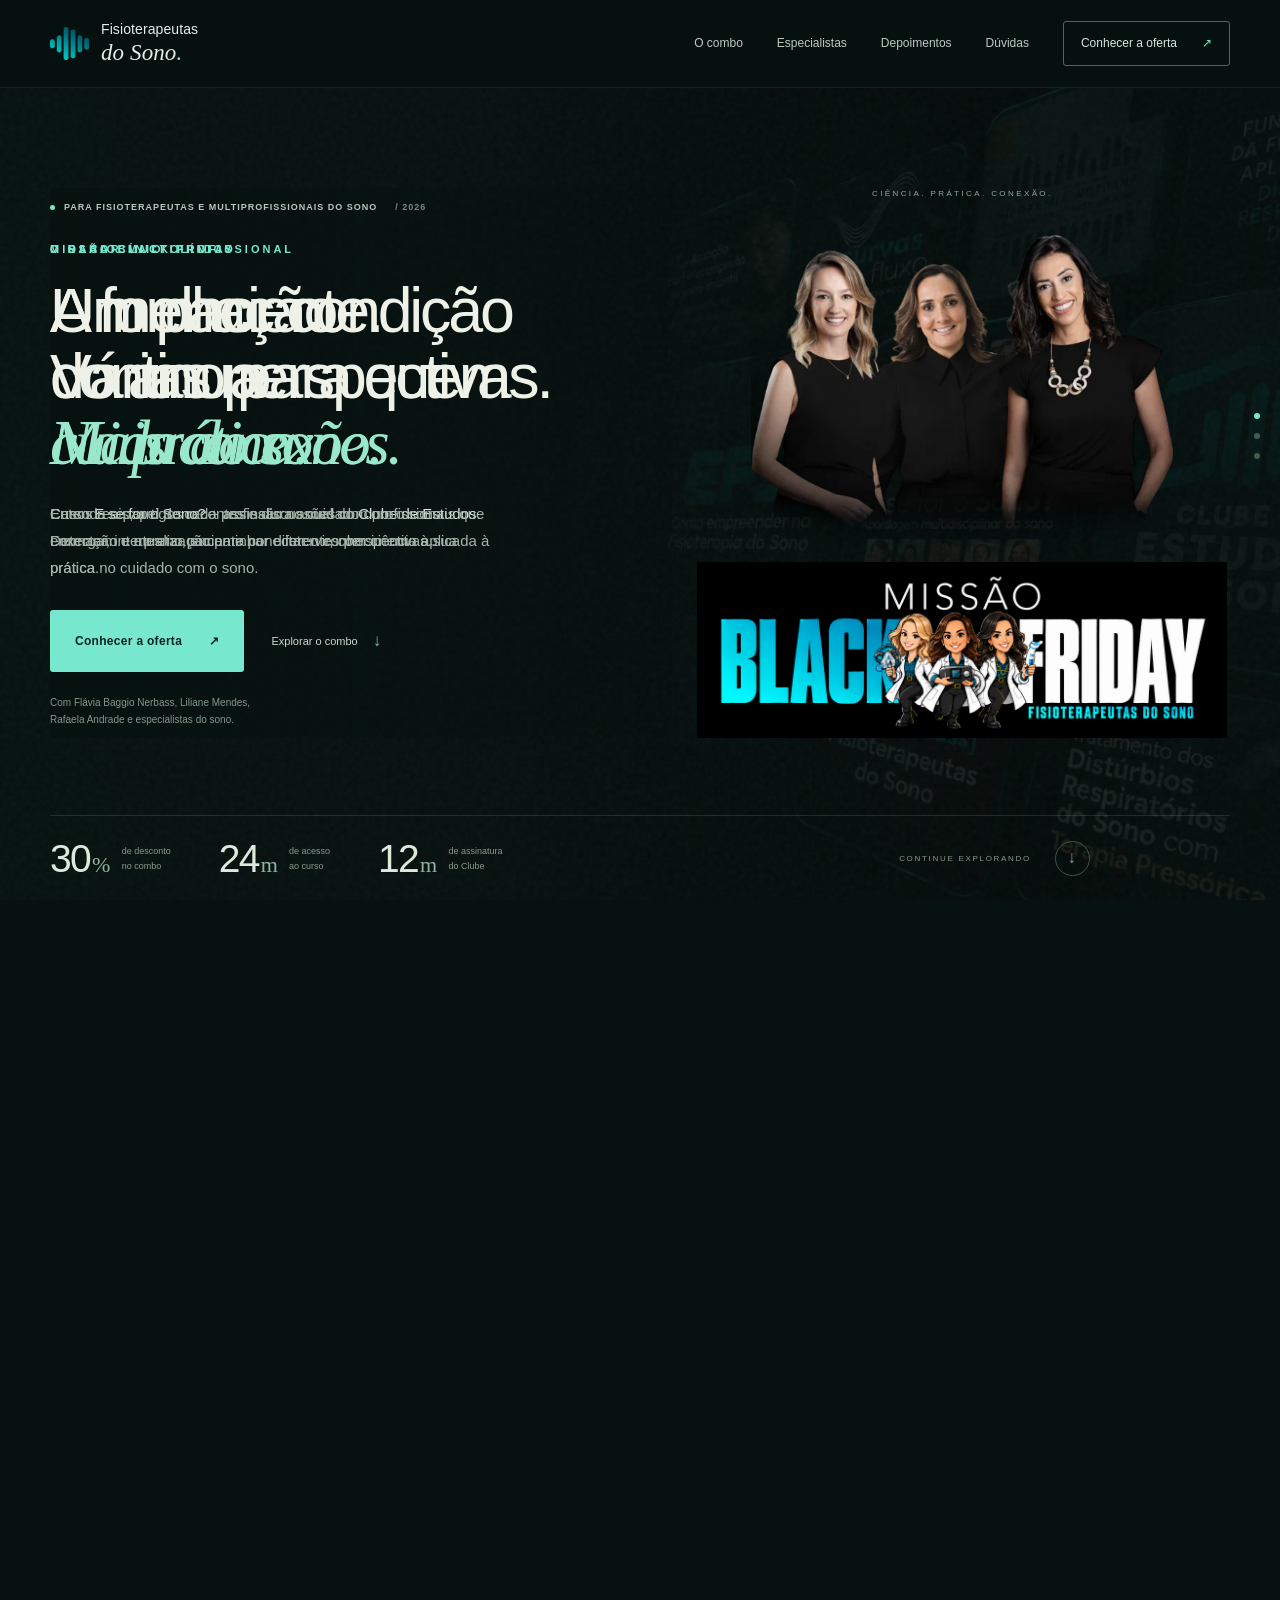
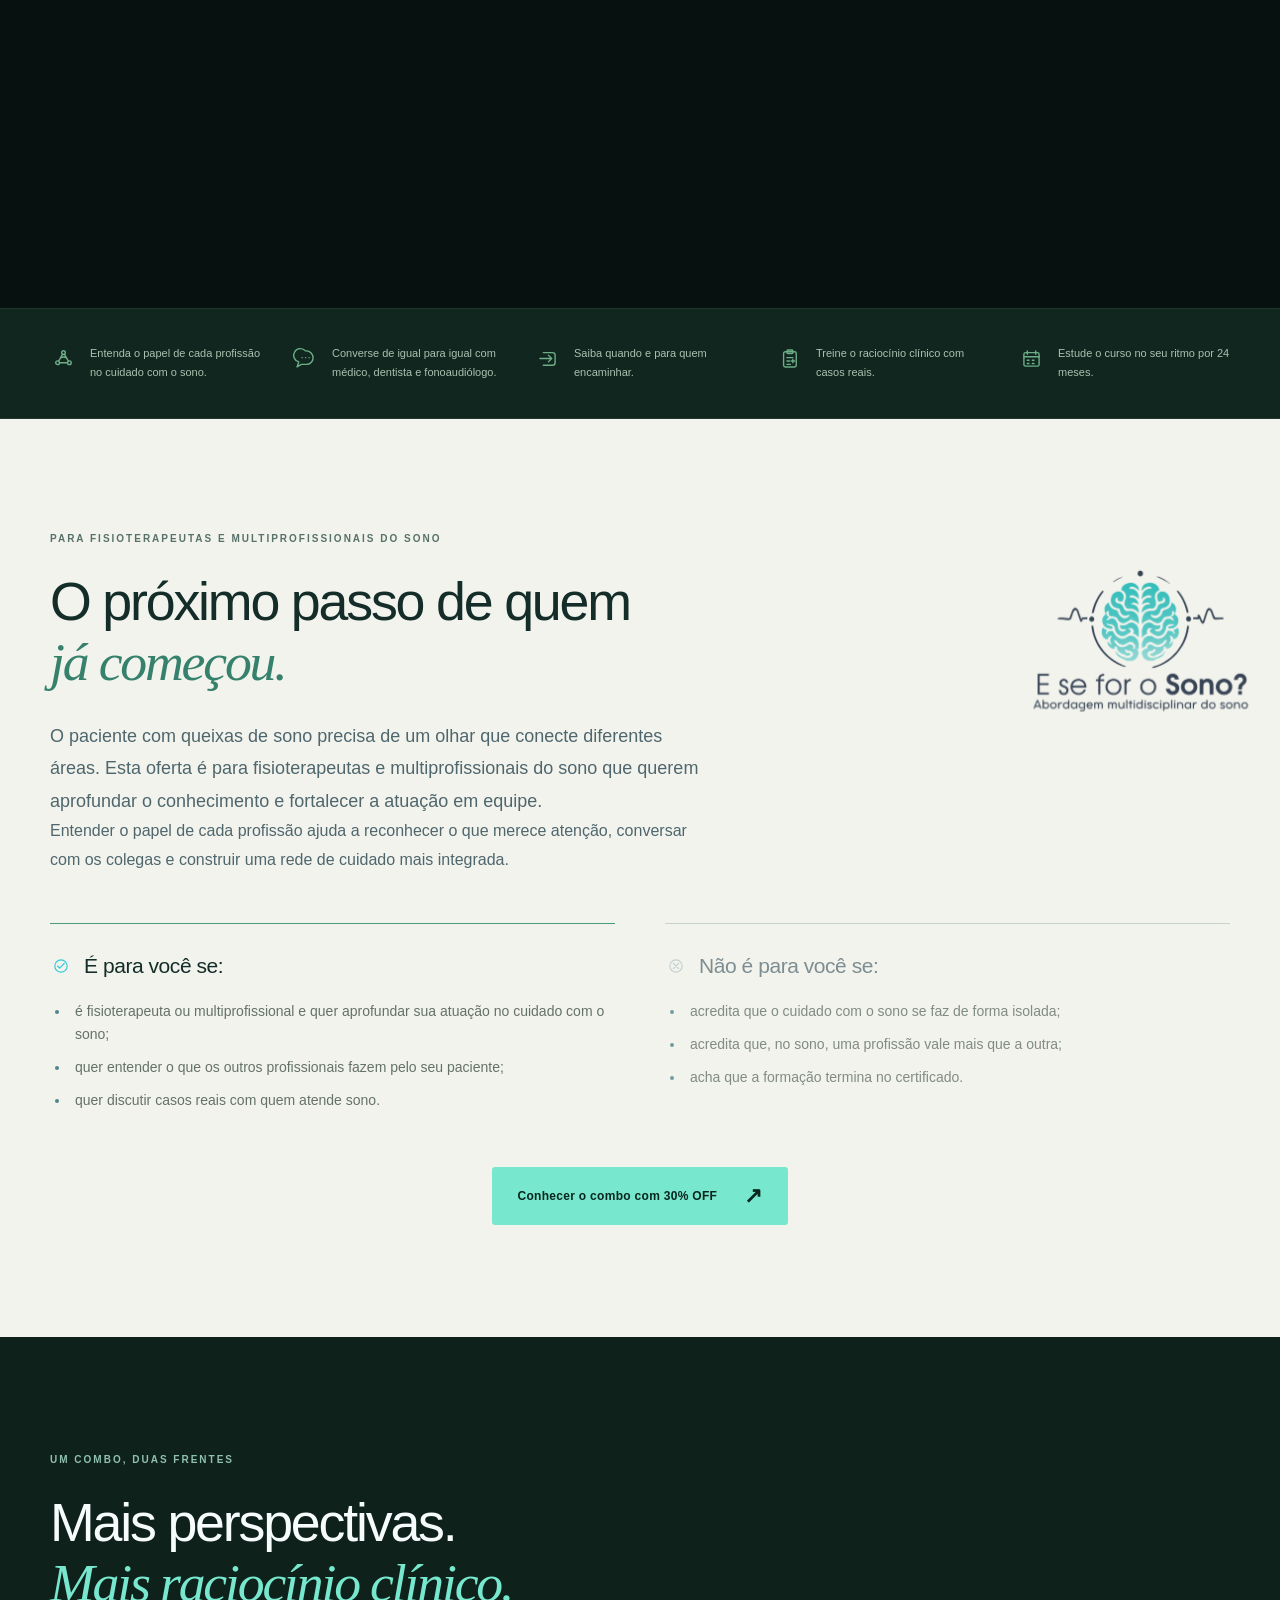
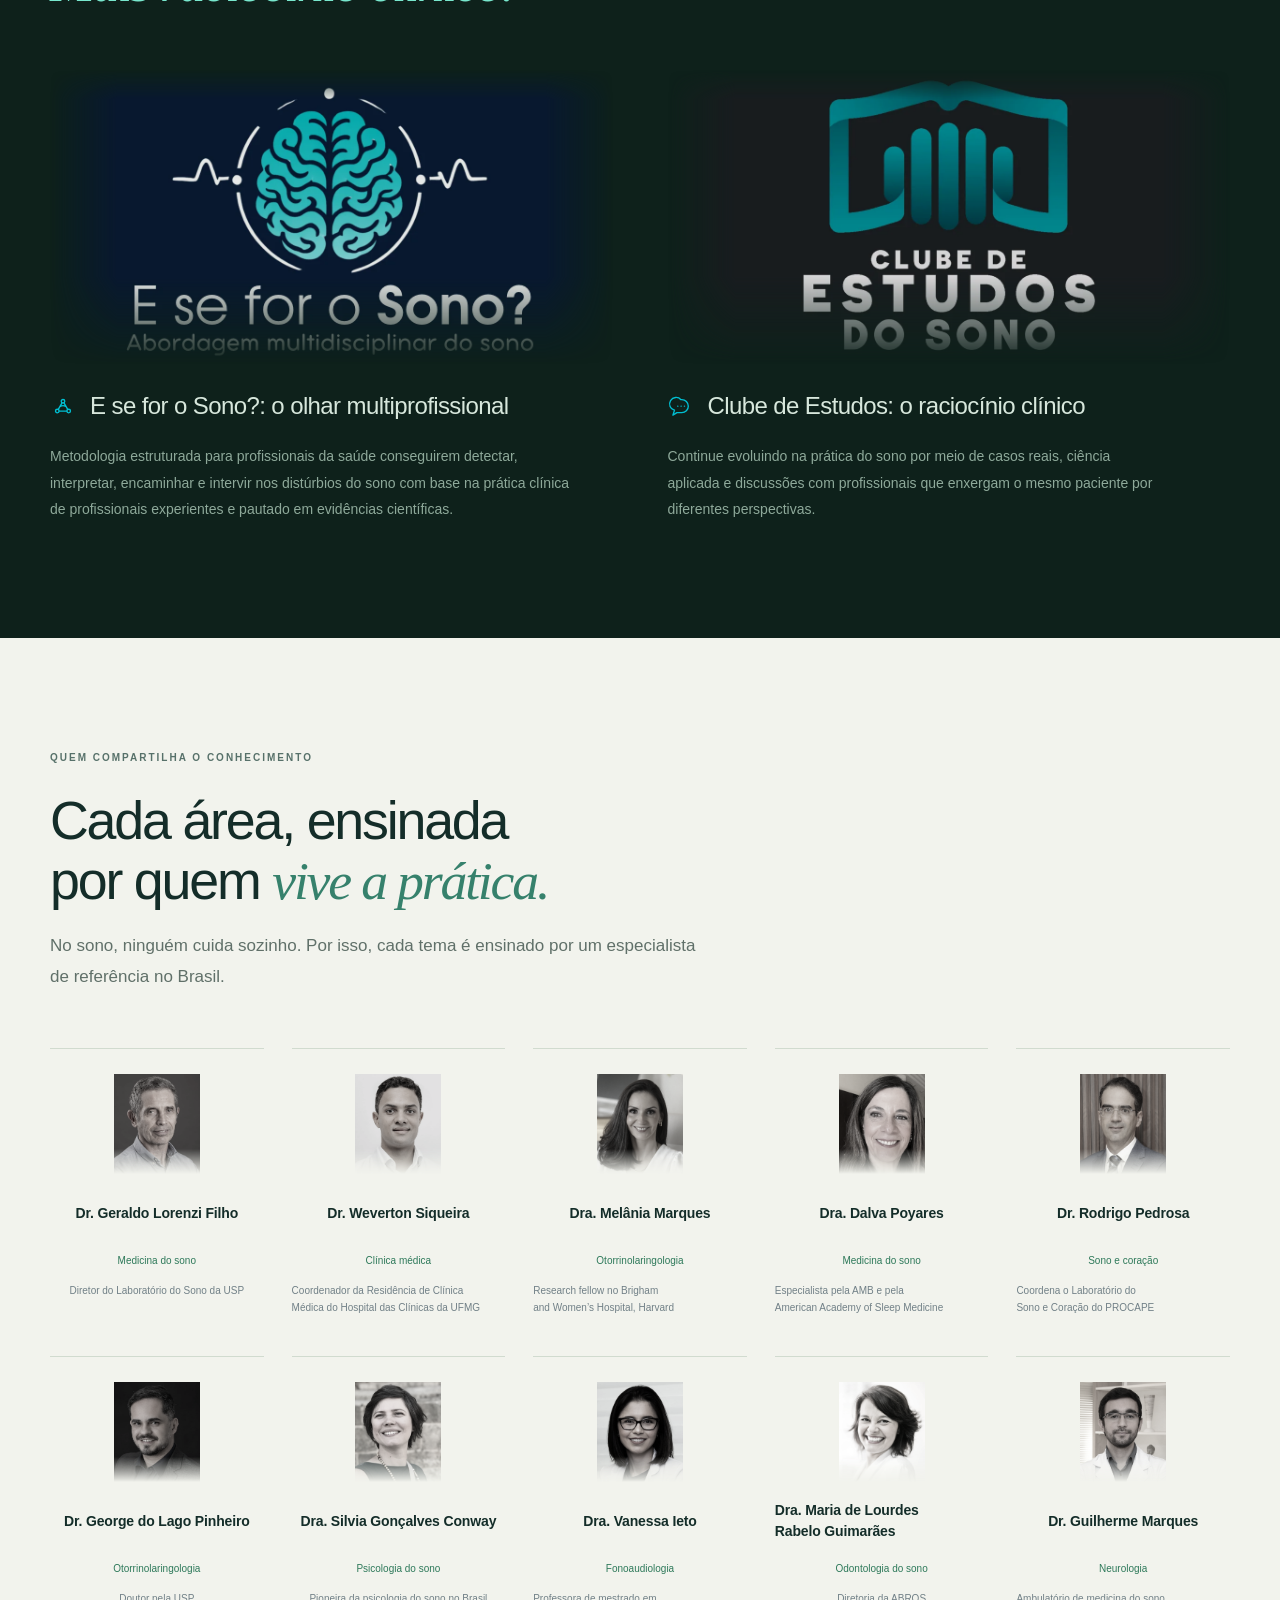
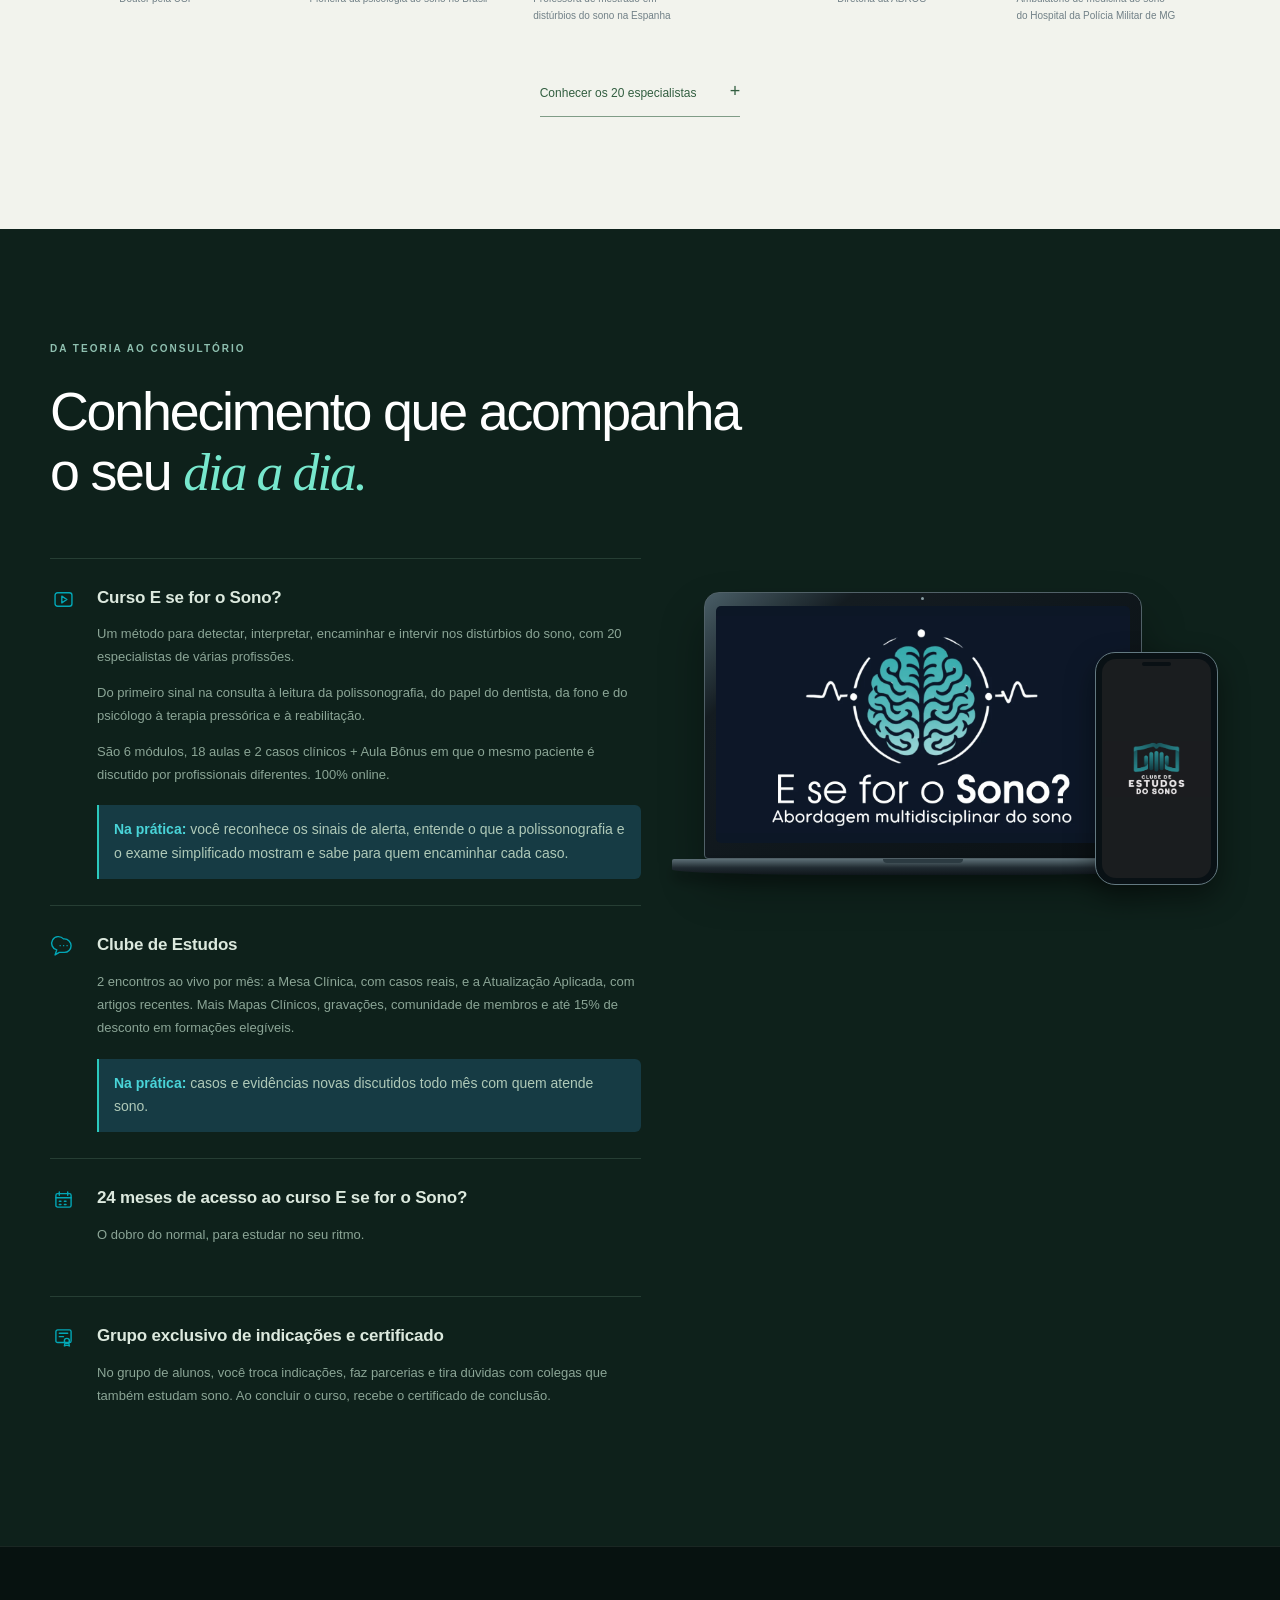
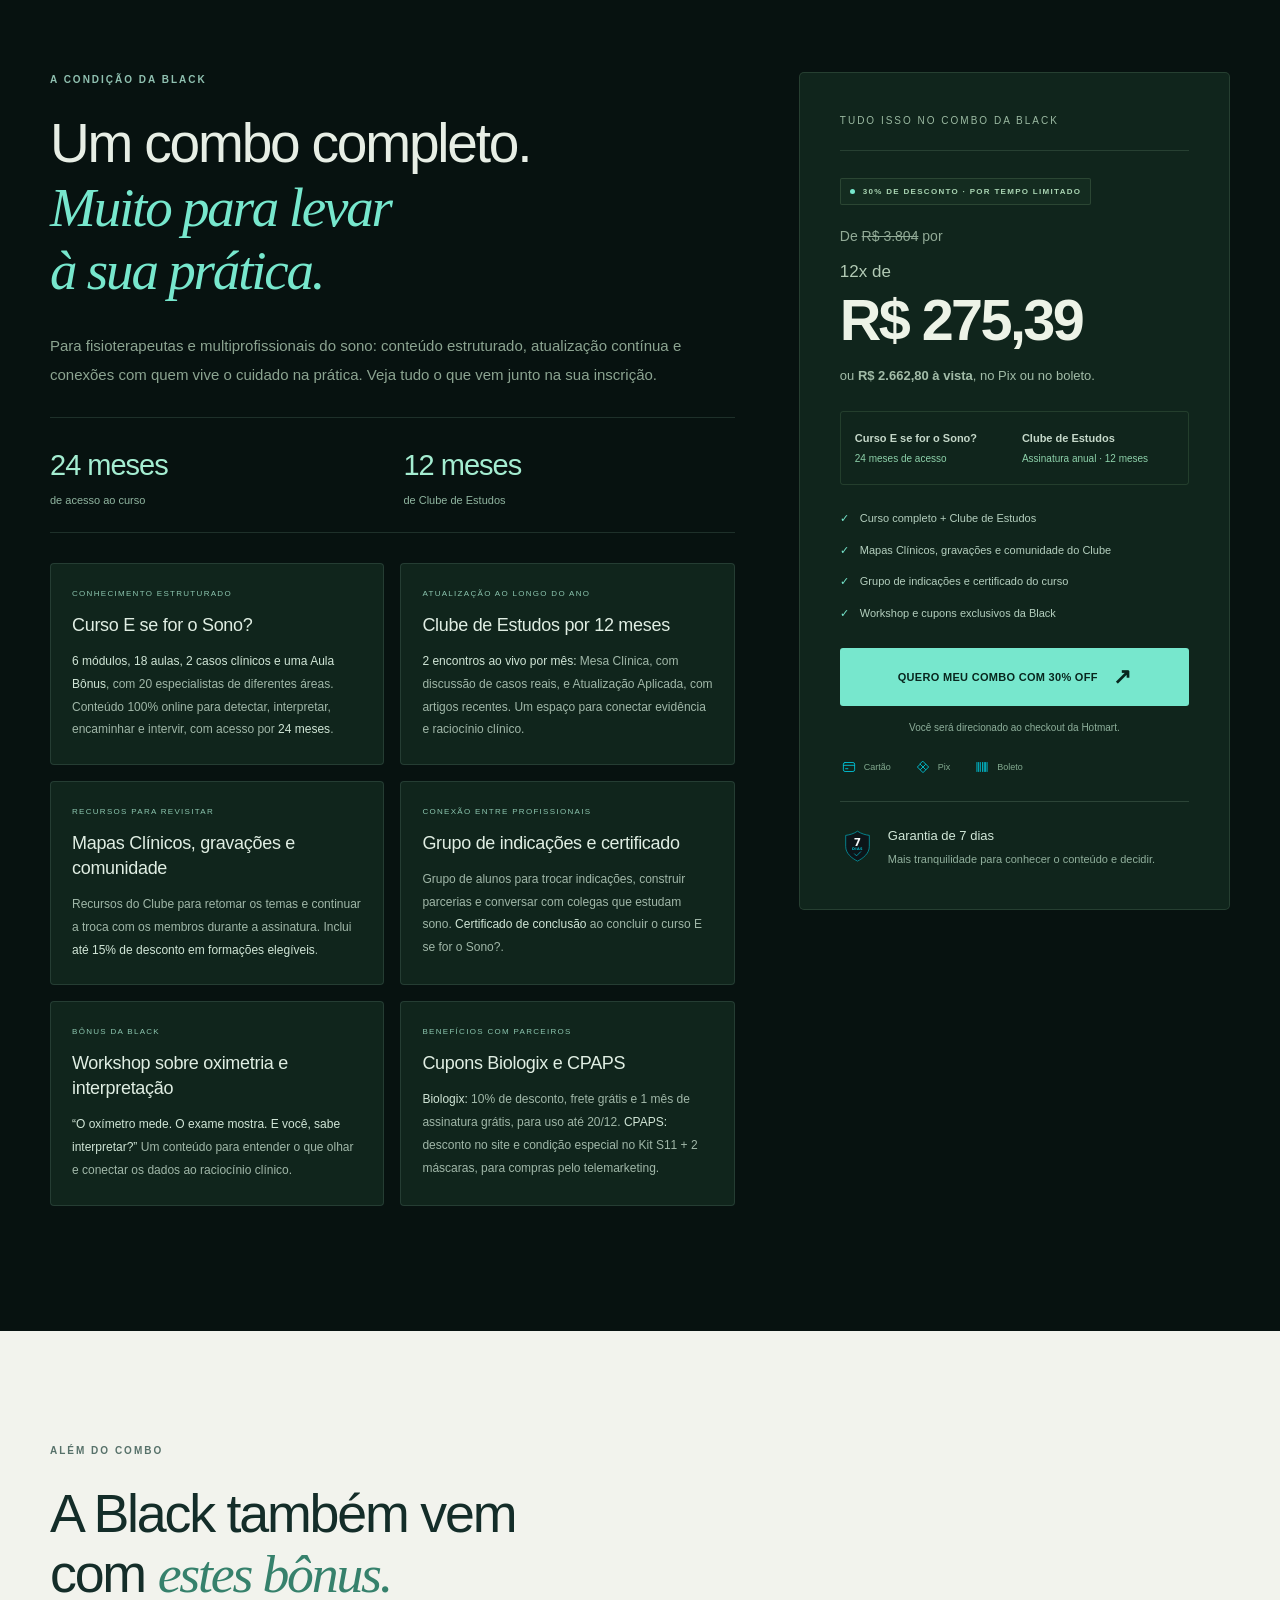
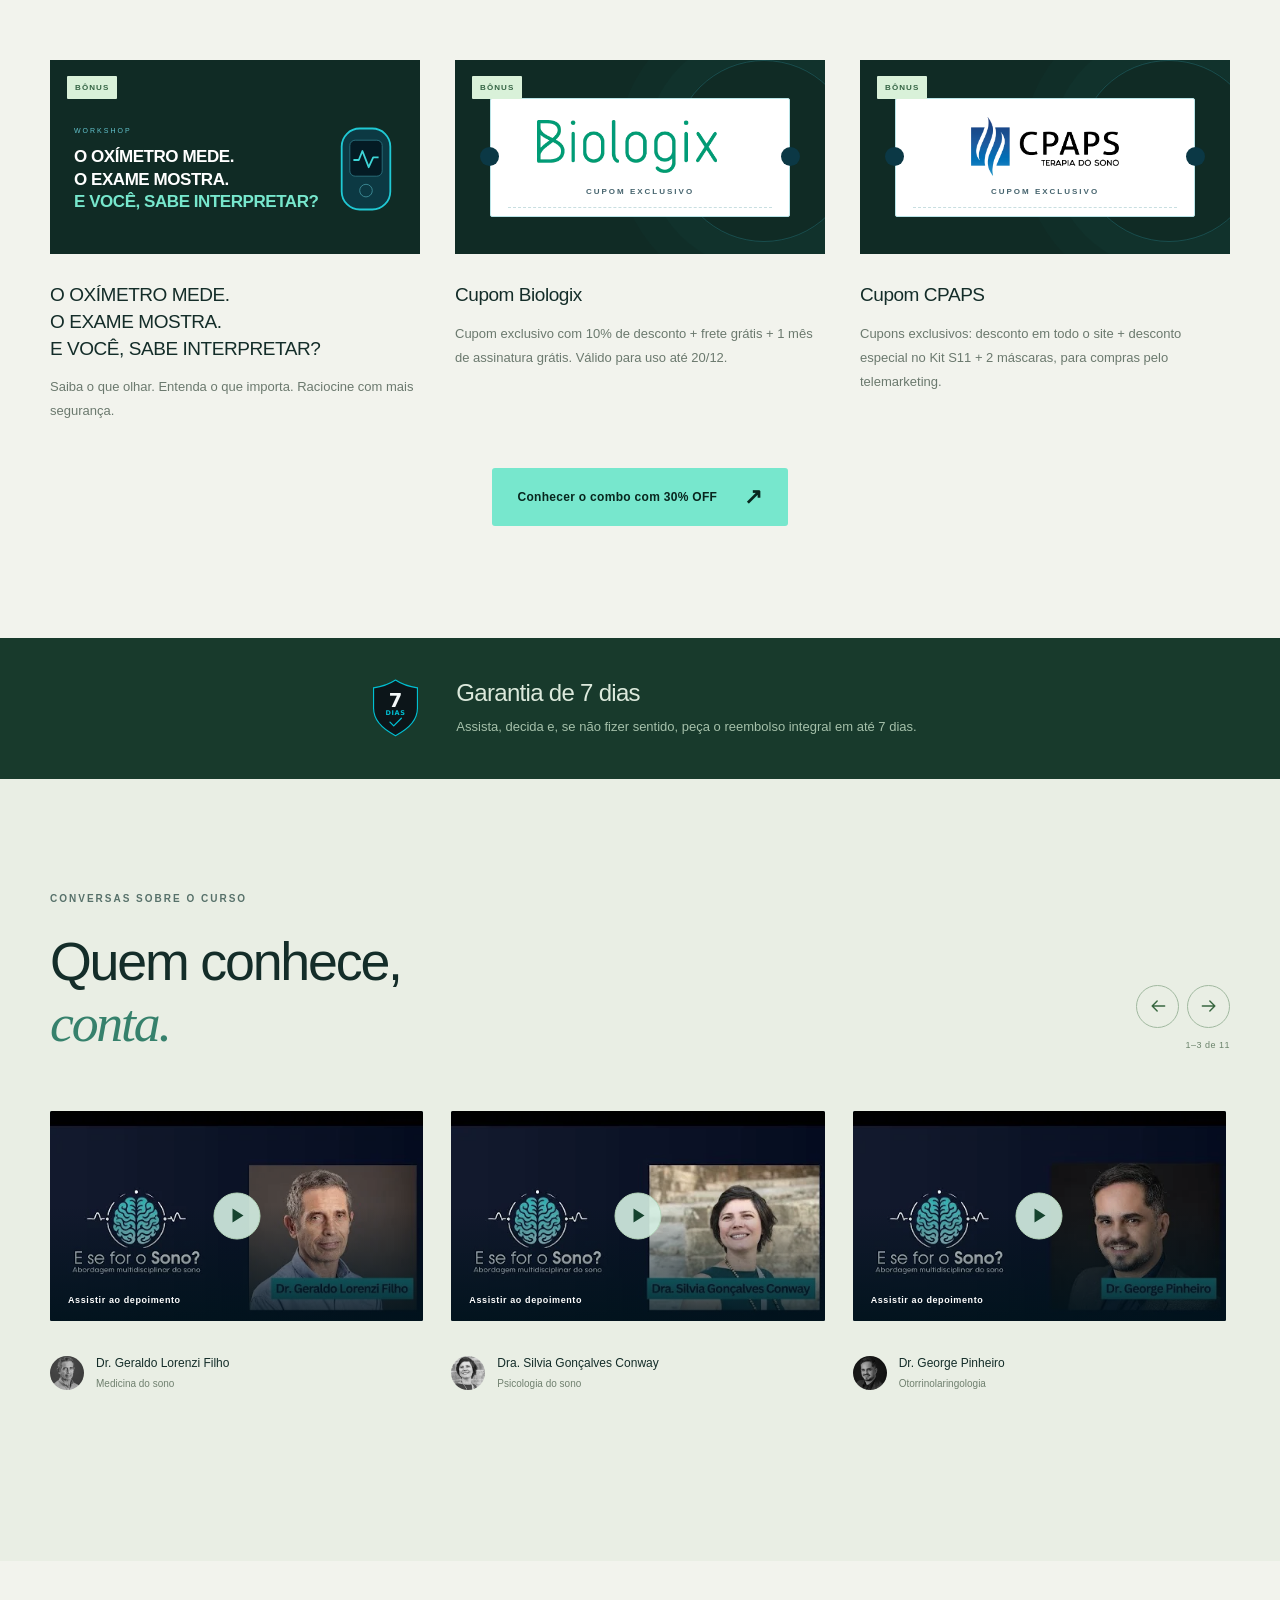
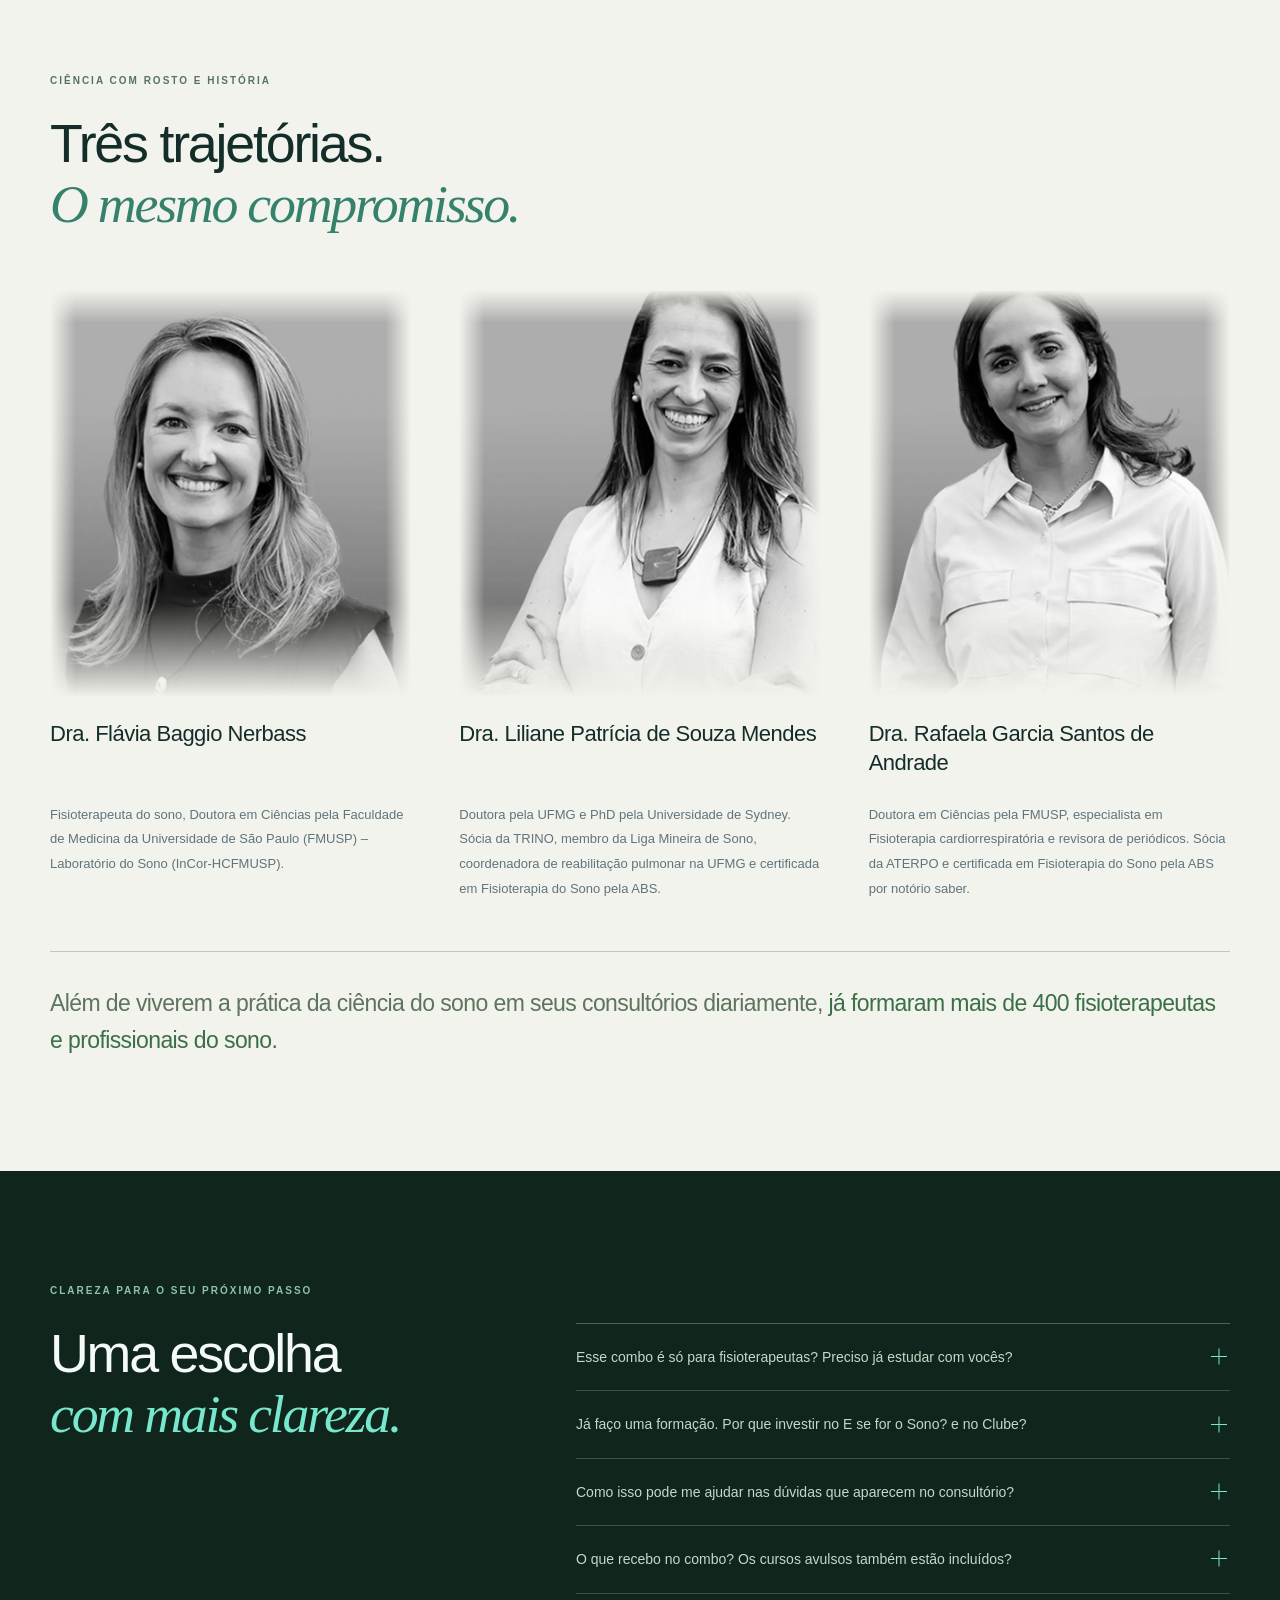
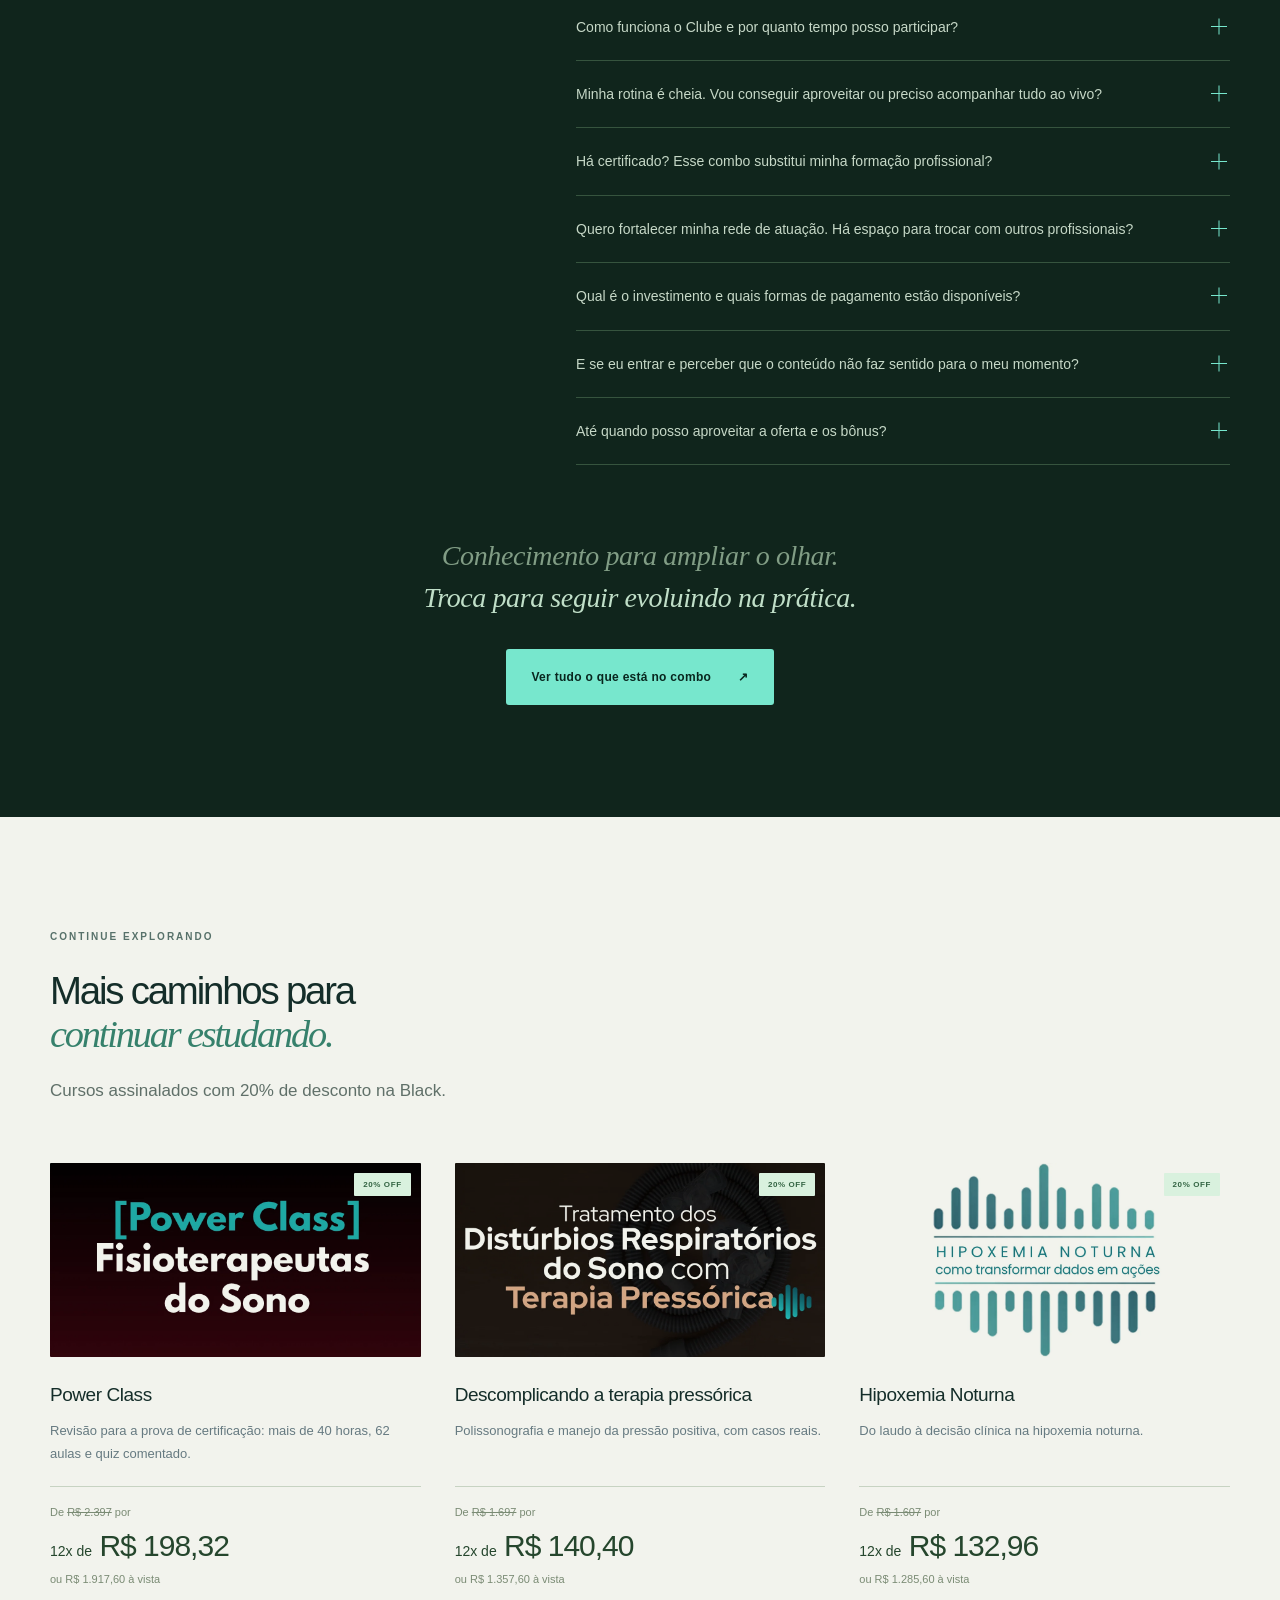
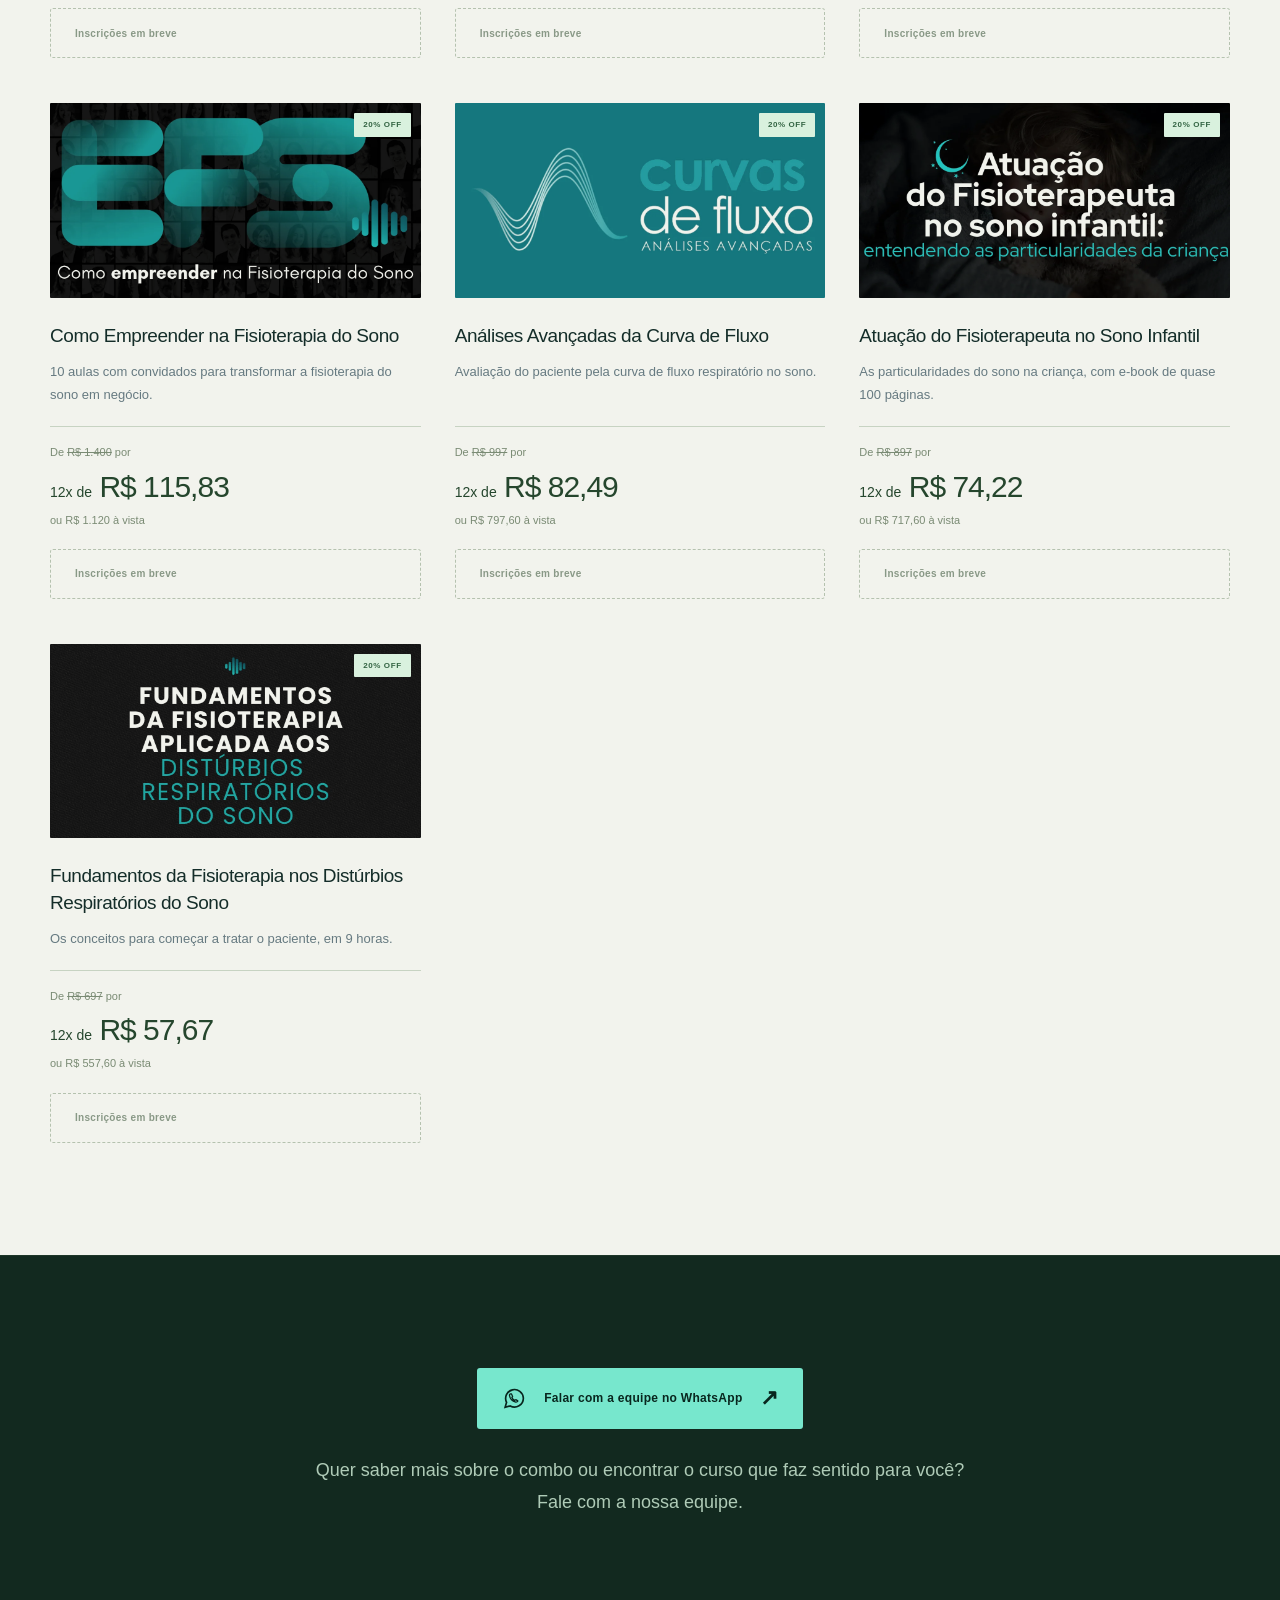
==== index.html @ 2d804ec7 "Adiciona site Em formacao" ====
<!doctype html>

<html lang="pt-BR">
<head>
<meta charset="utf-8">
<meta name="viewport" content="width=device-width, initial-scale=1">
<meta name="color-scheme" content="light dark">
<meta name="description" content="Black Friday para fisioterapeutas e multiprofissionais do sono: curso E se for o Sono? com 24 meses de acesso + Clube de Estudos por 12 meses, bônus e 30% de desconto.">
<meta name="robots" content="noindex,nofollow">
<title>Em formação · Black Friday | Fisioterapeutas do Sono</title>


<meta name="referrer" content="strict-origin-when-cross-origin">
<meta name="theme-color" content="#071210">
<meta property="og:title" content="Em formação · Black Friday 2026 | Fisioterapeutas do Sono">
<meta property="og:description" content="E se for o Sono? + Clube de Estudos. Uma oferta para fisioterapeutas e multiprofissionais do sono, com 30% de desconto.">
<meta property="og:type" content="website">
<link rel="icon" href="assets/img/logo-oficial-fisioterapeutas.png" type="image/png">
<link rel="preload" as="image" href="assets/img/missao-black-friday.png" fetchpriority="high">
<link rel="preload" as="image" href="assets/img/imagem-04.webp" fetchpriority="high">
<link rel="stylesheet" href="base.css">
<link rel="stylesheet" href="estilo.css?v=20261114-foto">
<script src="config.js?v=20261114" defer></script><script src="app.js?v=20261114" defer></script>
</head><body><a class="skip-link" href="#conteudo">Pular para o conteúdo</a>
<header class="site-header" id="site-header"><div class="container nav-inner">
<a class="site-brand" href="#inicio" aria-label="Fisioterapeutas do Sono, início"><img class="brand-symbol brand-logo" src="assets/img/logo-oficial-fisioterapeutas.png" alt="" width="872" height="757" decoding="async"><span>Fisioterapeutas<span class="brand-bottom">do Sono<span class="brand-dot">.</span></span></span></a>
<nav class="site-nav" id="site-nav" aria-label="Navegação principal"><a href="#investimento">O combo</a><a href="#professores">Especialistas</a><a href="#depoimentos">Depoimentos</a><a href="#faq">Dúvidas</a><a class="nav-offer" href="#investimento">Conhecer a oferta <span aria-hidden="true">↗</span></a></nav>
<button class="menu-toggle" id="menu-toggle" aria-label="Abrir menu" aria-controls="site-nav" aria-expanded="false"><span></span><span></span></button>
</div><div class="reading-progress" aria-hidden="true"><span id="reading-progress"></span></div></header>
<main>

<section class="cine" id="inicio" aria-labelledby="titulo-principal" data-dobra="1"><div class="hero" id="cine-stage"><div class="cine-texture" aria-hidden="true"></div>
<div class="container hero-grid" id="conteudo" tabindex="-1">
<div class="hero-copy painel"><p class="eyebrow"><span class="status-dot"></span> PARA FISIOTERAPEUTAS E MULTIPROFISSIONAIS DO SONO <span class="eyebrow-year">/ 2026</span></p>
<div class="cine-moments">
<div class="cine-moment is-active" data-moment="0"><p class="hero-kicker">MISSÃO BLACK FRIDAY</p><h1 id="titulo-principal">A melhor condição<br>do ano para quem<br><em>cuida do sono.</em></h1><p class="hero-description">Curso <strong>E se for o Sono?</strong> + assinatura anual do <strong>Clube de Estudos</strong>. Formação e atualização para conectar o conhecimento à sua prática no cuidado com o sono.</p></div>
<div class="cine-moment" data-moment="1" inert aria-hidden="true"><p class="hero-kicker">O OLHAR MULTIPROFISSIONAL</p><h2>Um paciente.<br>Várias perspectivas.<br><em>Mais conexões.</em></h2><p class="hero-description">Entenda o papel de cada profissão no cuidado com o sono. Detectar, interpretar, encaminhar e intervir, com ciência aplicada à prática.</p></div>
<div class="cine-moment" data-moment="2" inert aria-hidden="true"><p class="hero-kicker">O RACIOCÍNIO CLÍNICO</p><h2>A formação<br>continua.<br><em>Na prática.</em></h2><p class="hero-description">Casos reais, artigos recentes e discussões com profissionais que enxergam o mesmo paciente por diferentes perspectivas.</p></div>
</div>
<div class="hero-actions"><a class="cta primary" href="#investimento">Conhecer a oferta <span aria-hidden="true">↗</span></a><a class="hero-secondary" href="#investimento">Explorar o combo <span aria-hidden="true">↓</span></a></div>
<p class="hero-teachers">Com Flávia Baggio Nerbass, Liliane Mendes,<br class="desktop-break"> Rafaela Andrade e especialistas do sono.</p>
</div>
<div class="hero-visual campaign-visual arte arte--direita">
  <p class="campaign-overline">CIÊNCIA. PRÁTICA. CONEXÃO.</p>
  <img src="assets/img/imagem-04.webp" alt="Flávia Baggio Nerbass, Liliane Mendes e Rafaela Andrade" class="founders-hero hero-founders-photo" width="600" height="600" fetchpriority="high" decoding="async">
  <img src="assets/img/missao-black-friday.png" alt="Missão Black Friday Fisioterapeutas do Sono, com as ilustrações das três fundadoras" class="campaign-hero" width="2172" height="724" fetchpriority="high" decoding="async">
</div>
<div class="hero-bottom"><div class="hero-stat"><strong>30<span>%</span></strong><span>de desconto<br>no combo</span></div><div class="hero-stat"><strong>24<span>m</span></strong><span>de acesso<br>ao curso</span></div><div class="hero-stat"><strong>12<span>m</span></strong><span>de assinatura<br>do Clube</span></div><a class="scroll-cue" href="#investimento"><span>CONTINUE EXPLORANDO</span><span class="scroll-arrow" aria-hidden="true">↓</span></a></div>
<div class="cine-pagination" aria-label="Momentos da abertura"><span class="is-active" aria-label="Primeiro momento"></span><span aria-label="Segundo momento"></span><span aria-label="Terceiro momento"></span></div>
</div></div></section>

<section class="benefits" aria-label="O que você poderá desenvolver" data-dobra="2"><div class="container benefits-grid"><div class="benefit"><img src="assets/img/imagem-05.svg" alt="" class="" loading="eager" decoding="async"><p>Entenda o papel de cada profissão no cuidado com o sono.</p></div><div class="benefit"><img src="assets/img/imagem-06.svg" alt="" class="" loading="eager" decoding="async"><p>Converse de igual para igual com médico, dentista e fonoaudiólogo.</p></div><div class="benefit"><img src="assets/img/imagem-07.svg" alt="" class="" loading="eager" decoding="async"><p>Saiba quando e para quem encaminhar.</p></div><div class="benefit"><img src="assets/img/imagem-08.svg" alt="" class="" loading="eager" decoding="async"><p>Treine o raciocínio clínico com casos reais.</p></div><div class="benefit"><img src="assets/img/imagem-09.svg" alt="" class="" loading="eager" decoding="async"><p>Estude o curso no seu ritmo por 24 meses.</p></div></div></section>

<section class="section paper" id="para-quem" data-dobra="3" aria-labelledby="publico-titulo"><div class="container">
  <div class="pain-intro painel"><p class="section-index">PARA FISIOTERAPEUTAS E MULTIPROFISSIONAIS DO SONO</p><h2 id="publico-titulo">O próximo passo de quem<br><em>já começou.</em></h2><p>O paciente com queixas de sono precisa de um olhar que conecte diferentes áreas. Esta oferta é para fisioterapeutas e multiprofissionais do sono que querem aprofundar o conhecimento e fortalecer a atuação em equipe.</p><div class="intro-course-brand"><img src="assets/img/imagem-10.webp" alt="E se for o Sono? · Abordagem multidisciplinar do sono" class="" loading="lazy" decoding="async" width="1200" height="630"></div><p>Entender o papel de cada profissão ajuda a reconhecer o que merece atenção, conversar com os colegas e construir uma rede de cuidado mais integrada.</p></div>
  <div class="audience-grid">
    <article class="audience-card positive"><h3><img src="assets/img/imagem-11.svg" alt="" class="" loading="lazy" decoding="async">É para você se:</h3><ul><li>é fisioterapeuta ou multiprofissional e quer aprofundar sua atuação no cuidado com o sono;</li><li>quer entender o que os outros profissionais fazem pelo seu paciente;</li><li>quer discutir casos reais com quem atende sono.</li></ul></article>
    <article class="audience-card negative"><h3><img src="assets/img/imagem-12.svg" alt="" class="" loading="lazy" decoding="async">Não é para você se:</h3><ul><li>acredita que o cuidado com o sono se faz de forma isolada;</li><li>acredita que, no sono, uma profissão vale mais que a outra;</li><li>acha que a formação termina no certificado.</li></ul></article>
  </div><div class="cta-row"><a class="cta primary" href="#investimento"><span>Conhecer o combo com 30% OFF</span><span aria-hidden="true">↗</span></a></div>
</div></section>

<section class="section fronts-section dark" id="duas-frentes" data-dobra="4" aria-labelledby="frentes-titulo"><div class="container"><div class="section-heading painel"><p class="section-index">UM COMBO, DUAS FRENTES</p><h2 id="frentes-titulo">Mais perspectivas.<br><em>Mais raciocínio clínico.</em></h2></div><div class="fronts-grid"><article class="front-card"><div class="front-image"><img src="assets/img/imagem-13.webp" alt="E se for o Sono? · Abordagem multidisciplinar do sono" class="arte arte--retrato" loading="lazy" decoding="async" width="1200" height="630"></div><div class="front-content painel"><h3><img src="assets/img/imagem-05.svg" alt="" class="arte arte--retrato" loading="lazy" decoding="async"><span>E se for o Sono?: o olhar multiprofissional</span></h3><p>Metodologia estruturada para profissionais da saúde conseguirem detectar, interpretar, encaminhar e intervir nos distúrbios do sono com base na prática clínica de profissionais experientes e pautado em evidências científicas.</p></div></article><article class="front-card"><div class="front-image"><img src="assets/img/imagem-14.webp" alt="Clube de Estudos do Sono" class="arte arte--retrato" loading="lazy" decoding="async" width="1200" height="630"></div><div class="front-content painel"><h3><img src="assets/img/imagem-06.svg" alt="" class="arte arte--retrato" loading="lazy" decoding="async"><span>Clube de Estudos: o raciocínio clínico</span></h3><p>Continue evoluindo na prática do sono por meio de casos reais, ciência aplicada e discussões com profissionais que enxergam o mesmo paciente por diferentes perspectivas.</p></div></article></div></div></section>

<section class="section light center teachers-section" id="professores" data-dobra="5" aria-labelledby="professores-titulo"><div class="container"><div class="section-heading painel"><p class="section-index">QUEM COMPARTILHA O CONHECIMENTO</p><h2 id="professores-titulo">Cada área, ensinada<br>por quem <em>vive a prática.</em></h2><p>No sono, ninguém cuida sozinho. Por isso, cada tema é ensinado por um especialista de referência no Brasil.</p></div><div class="teachers-grid" id="teachers-grid"><article class="teacher painel"><img src="assets/img/imagem-15.webp" alt="Dr. Geraldo Lorenzi Filho" class="arte arte--retrato" loading="lazy" decoding="async" width="1080" height="1080"><h3>Dr. Geraldo Lorenzi Filho</h3><p class="area">Medicina do sono</p><p>Diretor do Laboratório do Sono da USP</p></article><article class="teacher painel"><img src="assets/img/imagem-16.webp" alt="Dr. Weverton Siqueira" class="arte arte--retrato" loading="lazy" decoding="async" width="1080" height="1080"><h3>Dr. Weverton Siqueira</h3><p class="area">Clínica médica</p><p>Coordenador da Residência de Clínica Médica do Hospital das Clínicas da UFMG</p></article><article class="teacher painel"><img src="assets/img/imagem-17.webp" alt="Dra. Melânia Marques" class="arte arte--retrato" loading="lazy" decoding="async" width="1080" height="1080"><h3>Dra. Melânia Marques</h3><p class="area">Otorrinolaringologia</p><p>Research fellow no Brigham and Women’s Hospital, Harvard</p></article><article class="teacher painel"><img src="assets/img/imagem-18.webp" alt="Dra. Dalva Poyares" class="arte arte--retrato" loading="lazy" decoding="async" width="1080" height="1080"><h3>Dra. Dalva Poyares</h3><p class="area">Medicina do sono</p><p>Especialista pela AMB e pela American Academy of Sleep Medicine</p></article><article class="teacher painel"><img src="assets/img/imagem-19.webp" alt="Dr. Rodrigo Pedrosa" class="arte arte--retrato" loading="lazy" decoding="async" width="1080" height="1080"><h3>Dr. Rodrigo Pedrosa</h3><p class="area">Sono e coração</p><p>Coordena o Laboratório do Sono e Coração do PROCAPE</p></article><article class="teacher painel"><img src="assets/img/imagem-20.webp" alt="Dr. George do Lago Pinheiro" class="arte arte--retrato" loading="lazy" decoding="async" width="1080" height="1080"><h3>Dr. George do Lago Pinheiro</h3><p class="area">Otorrinolaringologia</p><p>Doutor pela USP</p></article><article class="teacher painel"><img src="assets/img/imagem-21.webp" alt="Dra. Silvia Gonçalves Conway" class="arte arte--retrato" loading="lazy" decoding="async" width="1080" height="1080"><h3>Dra. Silvia Gonçalves Conway</h3><p class="area">Psicologia do sono</p><p>Pioneira da psicologia do sono no Brasil</p></article><article class="teacher painel"><img src="assets/img/imagem-22.webp" alt="Dra. Vanessa Ieto" class="arte arte--retrato" loading="lazy" decoding="async" width="1080" height="1080"><h3>Dra. Vanessa Ieto</h3><p class="area">Fonoaudiologia</p><p>Professora de mestrado em distúrbios do sono na Espanha</p></article><article class="teacher painel"><img src="assets/img/imagem-23.webp" alt="Dra. Maria de Lourdes Rabelo Guimarães" class="arte arte--retrato" loading="lazy" decoding="async" width="1080" height="1080"><h3>Dra. Maria de Lourdes Rabelo Guimarães</h3><p class="area">Odontologia do sono</p><p>Diretoria da ABROS</p></article><article class="teacher painel"><img src="assets/img/imagem-24.webp" alt="Dr. Guilherme Marques" class="arte arte--retrato" loading="lazy" decoding="async" width="1080" height="1080"><h3>Dr. Guilherme Marques</h3><p class="area">Neurologia</p><p>Ambulatório de medicina do sono do Hospital da Polícia Militar de MG</p></article><article class="teacher painel"><img src="assets/img/imagem-25.webp" alt="Dra. Cláudia Galvão" class="arte arte--retrato" loading="lazy" decoding="async" width="180" height="320"><h3>Dra. Cláudia Galvão</h3><p class="area">Medicina do sono e otorrinolaringologia</p><p>Fundadora do Serviço de Medicina do Sono no Núcleo de Otorrinolaringologia em Belo Horizonte</p></article><article class="teacher painel"><img src="assets/img/imagem-26.webp" alt="Dra. Sofia Fontanello Furlan" class="arte arte--retrato" loading="lazy" decoding="async" width="1080" height="1080"><h3>Dra. Sofia Fontanello Furlan</h3><p class="area">Pesquisa em sono</p><p>Pós-doutora pelo Departamento de Cardiopneumologia da Faculdade de Medicina da USP</p></article><article class="teacher painel"><img src="assets/img/imagem-27.webp" alt="Dra. Thays Crossara" class="arte arte--retrato" loading="lazy" decoding="async" width="1080" height="1080"><h3>Dra. Thays Crossara</h3><p class="area">Odontologia do sono</p><p>Presidente da ABROS de 2022 a 2024</p></article><article class="teacher painel"><img src="assets/img/imagem-28.webp" alt="Dra. Cristiane Assis" class="arte arte--retrato" loading="lazy" decoding="async" width="1080" height="1080"><h3>Dra. Cristiane Assis</h3><p class="area">Pneumologia e medicina do sono</p><p>Pneumologista do Hospital Belo Horizonte e especialista em Medicina do Sono pela AMB</p></article><article class="teacher painel"><img src="assets/img/imagem-29.webp" alt="Dra. Ana Paula Gasparini" class="arte arte--retrato" loading="lazy" decoding="async" width="1080" height="1080"><h3>Dra. Ana Paula Gasparini</h3><p class="area">Motricidade orofacial</p><p>Mestre pela UFMG e especialista em motricidade orofacial</p></article><article class="teacher painel"><img src="assets/img/imagem-30.webp" alt="Dra. Flávia Baggio Nerbass" class="arte arte--retrato" loading="lazy" decoding="async" width="1080" height="1080"><h3>Dra. Flávia Baggio Nerbass</h3><p class="area">Fisioterapia do sono</p><p>Doutora em Ciências pela FMUSP · Laboratório do Sono do InCor-HCFMUSP</p></article><article class="teacher painel"><img src="assets/img/imagem-31.webp" alt="Dra. Liliane Patrícia de Souza Mendes" class="arte arte--retrato" loading="lazy" decoding="async" width="1080" height="1080"><h3>Dra. Liliane Patrícia de Souza Mendes</h3><p class="area">Fisioterapia do sono</p><p>Doutora pela UFMG e PhD pela Universidade de Sydney</p></article><article class="teacher painel"><img src="assets/img/imagem-32.webp" alt="Dra. Rafaela Garcia Santos de Andrade" class="arte arte--retrato" loading="lazy" decoding="async" width="1080" height="1080"><h3>Dra. Rafaela Garcia Santos de Andrade</h3><p class="area">Fisioterapia do sono</p><p>Doutora em Ciências pela FMUSP · Laboratório do Sono do InCor-HCFMUSP</p></article><article class="teacher painel"><img src="assets/img/imagem-33.webp" alt="Dra. Maria Fernanda Naufel" class="arte arte--retrato" loading="lazy" decoding="async" width="1280" height="1280"><h3>Dra. Maria Fernanda Naufel</h3><p class="area">Nutrição</p><p>Núcleo de Nutrição da Academia Brasileira do Sono</p></article><article class="teacher painel"><img src="assets/img/imagem-34.webp" alt="Dra. Sara Giampá" class="arte arte--retrato" loading="lazy" decoding="async" width="1280" height="1280"><h3>Dra. Sara Giampá</h3><p class="area">Exercício físico</p><p>Doutora pelo InCor-FMUSP</p></article></div><div class="teachers-more"><button class="text-link" id="teachers-toggle" aria-controls="teachers-grid" aria-expanded="false">Conhecer os 20 especialistas <span aria-hidden="true">+</span></button></div><div class="cta-row"><a class="cta primary" href="#investimento"><span>Conhecer o combo com 30% OFF</span><span aria-hidden="true">↗</span></a></div></div></section>

<section class="section delivery" id="o-que-recebe" data-dobra="6" aria-labelledby="entrega-titulo"><div class="container"><div class="section-heading painel"><p class="section-index">DA TEORIA AO CONSULTÓRIO</p><h2 id="entrega-titulo">Conhecimento que acompanha<br>o seu <em>dia a dia.</em></h2></div><div class="delivery-layout"><div class="delivery-list"><article class="delivery-card painel"><img src="assets/img/imagem-35.svg" alt="" class="" loading="lazy" decoding="async"><div><h3>Curso E se for o Sono?</h3><p>Um método para detectar, interpretar, encaminhar e intervir nos distúrbios do sono, com 20 especialistas de várias profissões.</p><p>Do primeiro sinal na consulta à leitura da polissonografia, do papel do dentista, da fono e do psicólogo à terapia pressórica e à reabilitação.</p><p>São 6 módulos, 18 aulas e 2 casos clínicos + Aula Bônus em que o mesmo paciente é discutido por profissionais diferentes. 100% online.</p><p class="practical"><strong>Na prática:</strong> você reconhece os sinais de alerta, entende o que a polissonografia e o exame simplificado mostram e sabe para quem encaminhar cada caso.</p></div></article><article class="delivery-card painel"><img src="assets/img/imagem-06.svg" alt="" class="" loading="lazy" decoding="async"><div><h3>Clube de Estudos</h3><p>2 encontros ao vivo por mês: a Mesa Clínica, com casos reais, e a Atualização Aplicada, com artigos recentes. Mais Mapas Clínicos, gravações, comunidade de membros e até 15% de desconto em formações elegíveis.</p><p class="practical"><strong>Na prática:</strong> casos e evidências novas discutidos todo mês com quem atende sono.</p></div></article><article class="delivery-card painel"><img src="assets/img/imagem-09.svg" alt="" class="" loading="lazy" decoding="async"><div><h3>24 meses de acesso ao curso E se for o Sono?</h3><p>O dobro do normal, para estudar no seu ritmo.</p></div></article><article class="delivery-card painel"><img src="assets/img/imagem-36.svg" alt="" class="" loading="lazy" decoding="async"><div><h3>Grupo exclusivo de indicações e certificado</h3><p>No grupo de alunos, você troca indicações, faz parcerias e tira dúvidas com colegas que também estudam sono. Ao concluir o curso, recebe o certificado de conclusão.</p></div></article></div><figure class="mockup-wrap"><div class="official-device-mockup" role="img" aria-label="Curso E se for o Sono? e assinatura anual do Clube de Estudos"><div class="mockup-laptop"><div class="laptop-camera"></div><div class="laptop-screen"><img src="assets/img/imagem-13.webp" alt="E se for o Sono? · Abordagem multidisciplinar do sono" class="" loading="lazy" decoding="async" width="1200" height="630"></div><div class="laptop-base"></div></div><div class="mockup-phone"><div class="phone-speaker"></div><div class="phone-screen"><img src="assets/img/imagem-14.webp" alt="Clube de Estudos do Sono" class="" loading="lazy" decoding="async" width="1200" height="630"></div></div></div></figure></div></div></section>

<section class="investment center" id="investimento" data-dobra="7" aria-labelledby="investimento-titulo">
<div class="container offer-layout">
  <div class="investment-copy painel">
    <p class="section-index">A CONDIÇÃO DA BLACK</p>
    <h2 id="investimento-titulo">Um combo completo.<br><em>Muito para levar<br>à sua prática.</em></h2>
    <p>Para fisioterapeutas e multiprofissionais do sono: conteúdo estruturado, atualização contínua e conexões com quem vive o cuidado na prática. Veja tudo o que vem junto na sua inscrição.</p>
    <div class="offer-summary" aria-label="Os dois acessos do combo">
      <span><strong>24 meses</strong> de acesso ao curso</span>
      <span><strong>12 meses</strong> de Clube de Estudos</span>
    </div>
    <div class="offer-stack" aria-label="Tudo o que está incluído no combo">
      <article class="offer-item"><p class="offer-item-tag">CONHECIMENTO ESTRUTURADO</p><h3>Curso E se for o Sono?</h3><p><strong>6 módulos, 18 aulas, 2 casos clínicos e uma Aula Bônus</strong>, com 20 especialistas de diferentes áreas. Conteúdo 100% online para detectar, interpretar, encaminhar e intervir, com acesso por <strong>24 meses</strong>.</p></article>
      <article class="offer-item"><p class="offer-item-tag">ATUALIZAÇÃO AO LONGO DO ANO</p><h3>Clube de Estudos por 12 meses</h3><p><strong>2 encontros ao vivo por mês:</strong> Mesa Clínica, com discussão de casos reais, e Atualização Aplicada, com artigos recentes. Um espaço para conectar evidência e raciocínio clínico.</p></article>
      <article class="offer-item"><p class="offer-item-tag">RECURSOS PARA REVISITAR</p><h3>Mapas Clínicos, gravações e comunidade</h3><p>Recursos do Clube para retomar os temas e continuar a troca com os membros durante a assinatura. Inclui <strong>até 15% de desconto em formações elegíveis</strong>.</p></article>
      <article class="offer-item"><p class="offer-item-tag">CONEXÃO ENTRE PROFISSIONAIS</p><h3>Grupo de indicações e certificado</h3><p>Grupo de alunos para trocar indicações, construir parcerias e conversar com colegas que estudam sono. <strong>Certificado de conclusão</strong> ao concluir o curso E se for o Sono?.</p></article>
      <article class="offer-item"><p class="offer-item-tag">BÔNUS DA BLACK</p><h3>Workshop sobre oximetria e interpretação</h3><p><strong>“O oxímetro mede. O exame mostra. E você, sabe interpretar?”</strong> Um conteúdo para entender o que olhar e conectar os dados ao raciocínio clínico.</p></article>
      <article class="offer-item"><p class="offer-item-tag">BENEFÍCIOS COM PARCEIROS</p><h3>Cupons Biologix e CPAPS</h3><p><strong>Biologix:</strong> 10% de desconto, frete grátis e 1 mês de assinatura grátis, para uso até 20/12. <strong>CPAPS:</strong> desconto no site e condição especial no Kit S11 + 2 máscaras, para compras pelo telemarketing.</p></article>
      <article class="offer-item offer-item-limited" data-bonus-limited><p class="offer-item-tag">BÔNUS COM PRAZO ESPECIAL</p><h3>Aula sobre carga hipóxica</h3><p>A Aula 1 de Hipoxemia Noturna, <strong>“Carga hipóxica: por que precisamos ficar atentos?”</strong>, também entra para quem se inscrever <strong>até as 7h de 18/11/2026, no horário de Brasília</strong>. É esta aula, e não o curso completo de Hipoxemia Noturna.</p></article>
    </div>
  </div>
  <div class="price-box painel">
    <p class="offer-name">TUDO ISSO NO COMBO DA BLACK</p>
    <span class="offer-pill">30% DE DESCONTO · POR TEMPO LIMITADO</span>
    <p class="main-old">De <s>R$ 3.804</s> por</p>
    <p class="main-installment"><small>12x de</small> R$ 275,39</p>
    <p class="main-cash">ou <strong>R$ 2.662,80 à vista</strong>, no Pix ou no boleto.</p>
    <div class="offer-duration"><p><strong>Curso E se for o Sono?</strong><span>24 meses de acesso</span></p><p><strong>Clube de Estudos</strong><span>Assinatura anual · 12 meses</span></p></div>
    <ul class="offer-price-list"><li>Curso completo + Clube de Estudos</li><li>Mapas Clínicos, gravações e comunidade do Clube</li><li>Grupo de indicações e certificado do curso</li><li>Workshop e cupons exclusivos da Black</li></ul>
    <a class="cta primary" id="combo-checkout" data-combo-checkout href="https://pay.hotmart.com/J108485877P?off=tqqkt1v8&amp;checkoutMode=10" target="_blank" rel="noopener noreferrer"><span>QUERO MEU COMBO COM 30% OFF</span><span aria-hidden="true">↗</span></a>
    <p class="checkout-note">Você será direcionado ao checkout da Hotmart.</p>
    <div class="payment-methods" aria-label="Formas de pagamento"><span><img src="assets/img/imagem-37.svg" alt="" loading="lazy" decoding="async">Cartão</span><span><img src="assets/img/imagem-38.svg" alt="" loading="lazy" decoding="async">Pix</span><span><img src="assets/img/imagem-39.svg" alt="" loading="lazy" decoding="async">Boleto</span></div>
    <div class="offer-guarantee"><img src="assets/img/imagem-43.svg" alt="" loading="lazy" decoding="async"><p><strong>Garantia de 7 dias</strong><span>Mais tranquilidade para conhecer o conteúdo e decidir.</span></p></div>
  </div>
</div></section>

<section class="section light" id="bonus" data-dobra="8" aria-labelledby="bonus-titulo"><div class="container"><div class="section-heading painel"><p class="section-index">ALÉM DO COMBO</p><h2 id="bonus-titulo">A Black também vem<br>com <em>estes bônus.</em></h2></div><div class="bonus-grid"><article class="bonus-card"><div class="bonus-image"><div class="workshop-art" aria-hidden="true"><div class="workshop-art-copy"><span>WORKSHOP</span><b>O OXÍMETRO MEDE.<br>O EXAME MOSTRA.<br><em>E VOCÊ, SABE INTERPRETAR?</em></b></div><svg aria-hidden="true" fill="none" viewBox="0 0 80 100"><rect x="13" y="5" width="54" height="90" rx="20" fill="#0c3943" stroke="#20c9d4" stroke-width="2"></rect><rect x="22" y="18" width="36" height="40" rx="6" fill="#041b24" stroke="#2c727f"></rect><path d="M26 40h6l4-10 7 18 5-11h6" stroke="#3ed6d7" stroke-width="2" stroke-linejoin="round"></path><circle cx="40" cy="74" r="7" stroke="#3e8d98"></circle></svg></div><span class="bonus-tag">BÔNUS</span></div><div class="bonus-content painel"><h3>O OXÍMETRO MEDE.<br>O EXAME MOSTRA.<br>E VOCÊ, SABE INTERPRETAR?</h3><p>Saiba o que olhar. Entenda o que importa. Raciocine com mais segurança.</p></div></article><article class="bonus-card"><div class="bonus-image"><div class="coupon-art"><div class="coupon-ticket"><div class="coupon-brand"><img src="assets/img/imagem-40.webp" alt="Biologix" class="" loading="lazy" decoding="async" width="351" height="101"></div><span>CUPOM EXCLUSIVO</span><i aria-hidden="true"></i></div></div><span class="bonus-tag">BÔNUS</span></div><div class="bonus-content painel"><h3>Cupom Biologix</h3><p>Cupom exclusivo com 10% de desconto + frete grátis + 1 mês de assinatura grátis. Válido para uso até 20/12.</p></div></article><article class="bonus-card"><div class="bonus-image"><div class="coupon-art"><div class="coupon-ticket"><div class="coupon-brand"><img src="assets/img/imagem-41.webp" alt="CPAPS · Terapia do Sono" class="" loading="lazy" decoding="async" width="946" height="382"></div><span>CUPOM EXCLUSIVO</span><i aria-hidden="true"></i></div></div><span class="bonus-tag">BÔNUS</span></div><div class="bonus-content painel"><h3>Cupom CPAPS</h3><p>Cupons exclusivos: desconto em todo o site + desconto especial no Kit S11 + 2 máscaras, para compras pelo telemarketing.</p></div></article></div><article id="bonus24" class="bonus24" data-bonus-limited><img src="assets/img/imagem-42.webp" alt="Hipoxemia Noturna: como transformar dados em ações" class="" loading="lazy" decoding="async" width="1200" height="630"><div class="bonus24-copy"><p class="limited-title"><svg aria-hidden="true" fill="none" viewBox="0 0 24 24"><circle cx="12" cy="12" r="9" stroke="currentColor" stroke-width="1.6"></circle><path d="M12 6v6l4 2" stroke="currentColor" stroke-width="1.6" stroke-linecap="round"></path></svg>Só nas primeiras 24 horas</p><h3>Carga hipóxica: por que precisamos ficar atentos?</h3><p>Aula 1 do curso Hipoxemia Noturna, “Carga hipóxica: por que precisamos ficar atentos?”, para quem entrar <strong>até as 7h de 18/11.</strong></p></div></article><div class="cta-row"><a class="cta primary" href="#investimento"><span>Conhecer o combo com 30% OFF</span><span aria-hidden="true">↗</span></a></div></div></section>

<section class="guarantee" id="garantia" data-dobra="9" aria-labelledby="garantia-titulo"><div class="container"><div class="guarantee-inner"><img src="assets/img/imagem-43.svg" alt="Garantia de 7 dias" class="" loading="lazy" decoding="async"><div><h2 id="garantia-titulo">Garantia de 7 dias</h2><p>Assista, decida e, se não fizer sentido, peça o reembolso integral em até 7 dias.</p></div></div></div></section>

<section class="section light testimonials" id="depoimentos" data-dobra="10" aria-labelledby="depoimentos-titulo"><div class="container"><div class="section-heading painel"><p class="section-index">CONVERSAS SOBRE O CURSO</p><h2 id="depoimentos-titulo">Quem conhece,<br><em>conta.</em></h2><div class="carousel-controls"><button class="carousel-button" data-scroll="-1" aria-label="Depoimento anterior"><svg fill="none" aria-hidden="true" viewBox="0 0 24 24"><path d="M4 12h15m-6-6 6 6-6 6" stroke="currentColor" stroke-width="1.7" stroke-linecap="round" stroke-linejoin="round"></path></svg></button><button class="carousel-button" data-scroll="1" aria-label="Próximo depoimento"><svg fill="none" aria-hidden="true" viewBox="0 0 24 24"><path d="M4 12h15m-6-6 6 6-6 6" stroke="currentColor" stroke-width="1.7" stroke-linecap="round" stroke-linejoin="round"></path></svg></button><span class="carousel-counter" id="depoimentos-counter" aria-live="polite">1–3 de 11</span></div></div><div class="testimonials-track" id="depoimentos-track" tabindex="0" aria-label="Carrossel de depoimentos"><article class="testimonial-video"><a class="video-cover" href="https://www.youtube.com/watch?v=91hu0NDjpjA&amp;t=15s" target="_blank" rel="noopener" data-video-id="91hu0NDjpjA" data-video-start="15" data-video-name="Dr. Geraldo Lorenzi Filho" aria-label="Assistir ao depoimento de Dr. Geraldo Lorenzi Filho"><img src="assets/img/imagem-44.webp" alt="Depoimento de Dr. Geraldo Lorenzi Filho" class="" loading="lazy" decoding="async" width="480" height="360"><span class="video-play"><svg aria-hidden="true" fill="currentColor" viewBox="0 0 24 24"><path d="m9 5 11 7-11 7z"></path></svg></span><span class="video-cover-label">Assistir ao depoimento</span></a><div class="video-identity painel"><img src="assets/img/imagem-15.webp" alt="" class="" loading="lazy" decoding="async" width="1080" height="1080"><div><h3>Dr. Geraldo Lorenzi Filho</h3><p>Medicina do sono</p></div></div></article><article class="testimonial-video"><a class="video-cover" href="https://www.youtube.com/watch?v=AEd2x6V5ZvQ&amp;t=1s" target="_blank" rel="noopener" data-video-id="AEd2x6V5ZvQ" data-video-start="1" data-video-name="Dra. Silvia Gonçalves Conway" aria-label="Assistir ao depoimento de Dra. Silvia Gonçalves Conway"><img src="assets/img/imagem-45.webp" alt="Depoimento de Dra. Silvia Gonçalves Conway" class="" loading="lazy" decoding="async" width="480" height="360"><span class="video-play"><svg aria-hidden="true" fill="currentColor" viewBox="0 0 24 24"><path d="m9 5 11 7-11 7z"></path></svg></span><span class="video-cover-label">Assistir ao depoimento</span></a><div class="video-identity painel"><img src="assets/img/imagem-21.webp" alt="" class="" loading="lazy" decoding="async" width="1080" height="1080"><div><h3>Dra. Silvia Gonçalves Conway</h3><p>Psicologia do sono</p></div></div></article><article class="testimonial-video"><a class="video-cover" href="https://www.youtube.com/watch?v=2n12D0kSsSw&amp;t=11s" target="_blank" rel="noopener" data-video-id="2n12D0kSsSw" data-video-start="11" data-video-name="Dr. George Pinheiro" aria-label="Assistir ao depoimento de Dr. George Pinheiro"><img src="assets/img/imagem-46.webp" alt="Depoimento de Dr. George Pinheiro" class="" loading="lazy" decoding="async" width="480" height="360"><span class="video-play"><svg aria-hidden="true" fill="currentColor" viewBox="0 0 24 24"><path d="m9 5 11 7-11 7z"></path></svg></span><span class="video-cover-label">Assistir ao depoimento</span></a><div class="video-identity painel"><img src="assets/img/imagem-20.webp" alt="" class="" loading="lazy" decoding="async" width="1080" height="1080"><div><h3>Dr. George Pinheiro</h3><p>Otorrinolaringologia</p></div></div></article><article class="testimonial-video"><a class="video-cover" href="https://www.youtube.com/watch?v=iUQ1C9Wy6Gc" target="_blank" rel="noopener" data-video-id="iUQ1C9Wy6Gc" data-video-start="0" data-video-name="Dra. Sofia Fontanello Furlan" aria-label="Assistir ao depoimento de Dra. Sofia Fontanello Furlan"><img src="assets/img/imagem-47.webp" alt="Depoimento de Dra. Sofia Fontanello Furlan" class="" loading="lazy" decoding="async" width="480" height="360"><span class="video-play"><svg aria-hidden="true" fill="currentColor" viewBox="0 0 24 24"><path d="m9 5 11 7-11 7z"></path></svg></span><span class="video-cover-label">Assistir ao depoimento</span></a><div class="video-identity painel"><img src="assets/img/imagem-26.webp" alt="" class="" loading="lazy" decoding="async" width="1080" height="1080"><div><h3>Dra. Sofia Fontanello Furlan</h3><p>Pesquisa em sono</p></div></div></article><article class="testimonial-video"><a class="video-cover" href="https://www.youtube.com/watch?v=YcYnO_gch4g" target="_blank" rel="noopener" data-video-id="YcYnO_gch4g" data-video-start="0" data-video-name="Dra. Melânia Marques" aria-label="Assistir ao depoimento de Dra. Melânia Marques"><img src="assets/img/imagem-48.webp" alt="Depoimento de Dra. Melânia Marques" class="" loading="lazy" decoding="async" width="480" height="360"><span class="video-play"><svg aria-hidden="true" fill="currentColor" viewBox="0 0 24 24"><path d="m9 5 11 7-11 7z"></path></svg></span><span class="video-cover-label">Assistir ao depoimento</span></a><div class="video-identity painel"><img src="assets/img/imagem-17.webp" alt="" class="" loading="lazy" decoding="async" width="1080" height="1080"><div><h3>Dra. Melânia Marques</h3><p>Otorrinolaringologia</p></div></div></article><article class="testimonial-video"><a class="video-cover" href="https://www.youtube.com/watch?v=2dRM1D2R7S0" target="_blank" rel="noopener" data-video-id="2dRM1D2R7S0" data-video-start="0" data-video-name="Dra. Dalva Poyares" aria-label="Assistir ao depoimento de Dra. Dalva Poyares"><img src="assets/img/imagem-49.webp" alt="Depoimento de Dra. Dalva Poyares" class="" loading="lazy" decoding="async" width="480" height="360"><span class="video-play"><svg aria-hidden="true" fill="currentColor" viewBox="0 0 24 24"><path d="m9 5 11 7-11 7z"></path></svg></span><span class="video-cover-label">Assistir ao depoimento</span></a><div class="video-identity painel"><img src="assets/img/imagem-18.webp" alt="" class="" loading="lazy" decoding="async" width="1080" height="1080"><div><h3>Dra. Dalva Poyares</h3><p>Medicina do sono</p></div></div></article><article class="testimonial-video"><a class="video-cover" href="https://www.youtube.com/watch?v=Q7JoRW5asJI" target="_blank" rel="noopener" data-video-id="Q7JoRW5asJI" data-video-start="0" data-video-name="Dra. Vanessa Ieto" aria-label="Assistir ao depoimento de Dra. Vanessa Ieto"><img src="assets/img/imagem-50.webp" alt="Depoimento de Dra. Vanessa Ieto" class="" loading="lazy" decoding="async" width="480" height="360"><span class="video-play"><svg aria-hidden="true" fill="currentColor" viewBox="0 0 24 24"><path d="m9 5 11 7-11 7z"></path></svg></span><span class="video-cover-label">Assistir ao depoimento</span></a><div class="video-identity painel"><img src="assets/img/imagem-22.webp" alt="" class="" loading="lazy" decoding="async" width="1080" height="1080"><div><h3>Dra. Vanessa Ieto</h3><p>Fonoaudiologia</p></div></div></article><article class="testimonial-video"><a class="video-cover" href="https://www.youtube.com/watch?v=0pyV2TfPbA8&amp;t=5s" target="_blank" rel="noopener" data-video-id="0pyV2TfPbA8" data-video-start="5" data-video-name="Dra. Sara Giampá" aria-label="Assistir ao depoimento de Dra. Sara Giampá"><img src="assets/img/imagem-51.webp" alt="Depoimento de Dra. Sara Giampá" class="" loading="lazy" decoding="async" width="480" height="360"><span class="video-play"><svg aria-hidden="true" fill="currentColor" viewBox="0 0 24 24"><path d="m9 5 11 7-11 7z"></path></svg></span><span class="video-cover-label">Assistir ao depoimento</span></a><div class="video-identity painel"><img src="assets/img/imagem-34.webp" alt="" class="" loading="lazy" decoding="async" width="1280" height="1280"><div><h3>Dra. Sara Giampá</h3><p>Exercício físico</p></div></div></article><article class="testimonial-video"><a class="video-cover" href="https://www.youtube.com/watch?v=F85pvFk3DfI" target="_blank" rel="noopener" data-video-id="F85pvFk3DfI" data-video-start="0" data-video-name="Dra. Maria Fernanda Naufel" aria-label="Assistir ao depoimento de Dra. Maria Fernanda Naufel"><img src="assets/img/imagem-52.webp" alt="Depoimento de Dra. Maria Fernanda Naufel" class="" loading="lazy" decoding="async" width="480" height="360"><span class="video-play"><svg aria-hidden="true" fill="currentColor" viewBox="0 0 24 24"><path d="m9 5 11 7-11 7z"></path></svg></span><span class="video-cover-label">Assistir ao depoimento</span></a><div class="video-identity painel"><img src="assets/img/imagem-33.webp" alt="" class="" loading="lazy" decoding="async" width="1280" height="1280"><div><h3>Dra. Maria Fernanda Naufel</h3><p>Nutrição</p></div></div></article><article class="testimonial-video"><a class="video-cover" href="https://www.youtube.com/watch?v=S6CBiIDIQ8U&amp;t=21s" target="_blank" rel="noopener" data-video-id="S6CBiIDIQ8U" data-video-start="21" data-video-name="Dr. Rodrigo Pedrosa" aria-label="Assistir ao depoimento de Dr. Rodrigo Pedrosa"><img src="assets/img/imagem-53.webp" alt="Depoimento de Dr. Rodrigo Pedrosa" class="" loading="lazy" decoding="async" width="480" height="360"><span class="video-play"><svg aria-hidden="true" fill="currentColor" viewBox="0 0 24 24"><path d="m9 5 11 7-11 7z"></path></svg></span><span class="video-cover-label">Assistir ao depoimento</span></a><div class="video-identity painel"><img src="assets/img/imagem-19.webp" alt="" class="" loading="lazy" decoding="async" width="1080" height="1080"><div><h3>Dr. Rodrigo Pedrosa</h3><p>Sono e coração</p></div></div></article><article class="testimonial-video"><a class="video-cover" href="https://www.youtube.com/watch?v=iK3AOfUkuE8" target="_blank" rel="noopener" data-video-id="iK3AOfUkuE8" data-video-start="0" data-video-name="Dr. Weverton Siqueira" aria-label="Assistir ao depoimento de Dr. Weverton Siqueira"><img src="assets/img/imagem-54.webp" alt="Depoimento de Dr. Weverton Siqueira" class="" loading="lazy" decoding="async" width="480" height="360"><span class="video-play"><svg aria-hidden="true" fill="currentColor" viewBox="0 0 24 24"><path d="m9 5 11 7-11 7z"></path></svg></span><span class="video-cover-label">Assistir ao depoimento</span></a><div class="video-identity painel"><img src="assets/img/imagem-16.webp" alt="" class="" loading="lazy" decoding="async" width="1080" height="1080"><div><h3>Dr. Weverton Siqueira</h3><p>Clínica médica</p></div></div></article></div></div></section>

<section class="section paper" id="quem-conduz" data-dobra="11" aria-labelledby="conduz-titulo"><div class="container"><div class="section-heading painel"><p class="section-index">CIÊNCIA COM ROSTO E HISTÓRIA</p><h2 id="conduz-titulo">Três trajetórias.<br><em>O mesmo compromisso.</em></h2></div><div class="founders-grid"><article class="founder painel"><img src="assets/img/imagem-55.webp" alt="Dra. Flávia Baggio Nerbass" class="arte arte--retrato" loading="lazy" decoding="async"><h3>Dra. Flávia Baggio Nerbass</h3><p>Fisioterapeuta do sono, Doutora em Ciências pela Faculdade de Medicina da Universidade de São Paulo (FMUSP) – Laboratório do Sono (InCor-HCFMUSP).</p></article><article class="founder painel"><img src="assets/img/imagem-56.webp" alt="Dra. Liliane Patrícia de Souza Mendes" class="arte arte--retrato" loading="lazy" decoding="async"><h3>Dra. Liliane Patrícia de Souza Mendes</h3><p>Doutora pela UFMG e PhD pela Universidade de Sydney. Sócia da TRINO, membro da Liga Mineira de Sono, coordenadora de reabilitação pulmonar na UFMG e certificada em Fisioterapia do Sono pela ABS.</p></article><article class="founder painel"><img src="assets/img/imagem-57.webp" alt="Dra. Rafaela Garcia Santos de Andrade" class="arte arte--retrato" loading="lazy" decoding="async"><h3>Dra. Rafaela Garcia Santos de Andrade</h3><p>Doutora em Ciências pela FMUSP, especialista em Fisioterapia cardiorrespiratória e revisora de periódicos. Sócia da ATERPO e certificada em Fisioterapia do Sono pela ABS por notório saber.</p></article></div><p class="founders-outro">Além de viverem a prática da ciência do sono em seus consultórios diariamente, <strong>já formaram mais de 400 fisioterapeutas e profissionais do sono.</strong></p></div></section>

<section class="section faq" id="faq" data-dobra="12" aria-labelledby="faq-titulo"><div class="container"><div class="faq-inner painel">
  <p class="section-index">CLAREZA PARA O SEU PRÓXIMO PASSO</p>
  <h2 id="faq-titulo">Uma escolha<br><em>com mais clareza.</em></h2>
  <div class="faq-list painel"><details><summary>Esse combo é só para fisioterapeutas? Preciso já estudar com vocês?<span aria-hidden="true" class="plus"></span></summary><div class="faq-answer"><p><strong>A oferta é para fisioterapeutas e multiprofissionais do sono</strong> que querem aprofundar o conhecimento e conectar sua atuação ao trabalho de outras áreas. Você pode estar ampliando sua atuação ou buscando mais repertório para uma prática que já exerce.</p><p>Se você já faz uma formação, o combo ajuda a ampliar as perspectivas. Se ainda está conhecendo o cuidado com o sono, vale revisar os conteúdos e avaliar se eles fazem sentido para o seu momento profissional. Nossa equipe pode ajudar nessa escolha.</p></div></details>
<details><summary>Já faço uma formação. Por que investir no E se for o Sono? e no Clube?<span aria-hidden="true" class="plus"></span></summary><div class="faq-answer"><p>Porque conhecer bem a sua área é uma parte do cuidado. O <strong>E se for o Sono?</strong> reúne o olhar de 20 especialistas para ajudar a entender o papel de outras profissões, interpretar informações e conectar os encaminhamentos.</p><p>O <strong>Clube de Estudos</strong> acrescenta continuidade: casos reais e artigos recentes discutidos ao longo do ano. O curso organiza a base de conhecimento; o Clube cria oportunidades recorrentes de exercitar o raciocínio. A proposta é complementar o que você já estuda.</p></div></details>
<details><summary>Como isso pode me ajudar nas dúvidas que aparecem no consultório?<span aria-hidden="true" class="plus"></span></summary><div class="faq-answer"><p>Nem sempre a dificuldade é perceber que o sono merece atenção. Muitas vezes é entender <strong>o que observar, como relacionar os dados e com quem conversar sobre o caso</strong>. O curso aborda sinais na consulta, polissonografia, exame simplificado e diferentes possibilidades de cuidado.</p><p>Nos casos e discussões do Clube, você acompanha como profissionais conectam essas informações. É uma oportunidade de ampliar o repertório, qualificar as conversas com a equipe e pensar nos próximos passos com mais clareza, respeitando a atuação de cada profissão.</p></div></details>
<details><summary>O que recebo no combo? Os cursos avulsos também estão incluídos?<span aria-hidden="true" class="plus"></span></summary><div class="faq-answer"><p>Você recebe o <strong>E se for o Sono? por 24 meses</strong> — 6 módulos, 18 aulas, 2 casos clínicos e uma Aula Bônus — e <strong>12 meses de Clube de Estudos</strong>, com 2 encontros ao vivo por mês, Mapas Clínicos, gravações e comunidade. Também estão previstos o grupo de indicações, o certificado de conclusão do curso e os benefícios do Clube em formações elegíveis.</p><p>Os bônus da Black incluem o workshop sobre oximetria e os cupons Biologix e CPAPS, com as condições descritas na oferta. <span data-bonus-limited>A Aula 1 de Hipoxemia Noturna sobre carga hipóxica é um bônus para inscrições até as 7h de 18/11/2026, no horário de Brasília. </span><strong>Os cursos do catálogo de avulsos são compras separadas.</strong> O curso completo de Hipoxemia Noturna não faz parte do combo.</p></div></details>
<details><summary>Como funciona o Clube e por quanto tempo posso participar?<span aria-hidden="true" class="plus"></span></summary><div class="faq-answer"><p>Neste combo, a assinatura do Clube dura <strong>12 meses</strong>. São <strong>2 encontros ao vivo por mês</strong>: a Mesa Clínica, com discussão de casos reais, e a Atualização Aplicada, dedicada a artigos recentes e sua relação com a prática.</p><p>Durante a assinatura, você conta também com gravações, Mapas Clínicos e comunidade de membros. É a parte do combo voltada à atualização contínua e à troca entre profissionais. O prazo do Clube é diferente do prazo de 24 meses do curso.</p></div></details>
<details><summary>Minha rotina é cheia. Vou conseguir aproveitar ou preciso acompanhar tudo ao vivo?<span aria-hidden="true" class="plus"></span></summary><div class="faq-answer"><p>O <strong>E se for o Sono? é 100% online</strong> e tem 24 meses de acesso nesta condição da Black. Você pode organizar o estudo e retomar as aulas conforme sua disponibilidade, sem precisar concluir tudo de uma vez.</p><p>O Clube inclui encontros ao vivo e gravações durante os <strong>12 meses da assinatura</strong>, para que você possa revisitar as discussões. Ao planejar sua rotina, considere esses dois prazos: 24 meses para o curso e 12 meses para o Clube.</p></div></details>
<details><summary>Há certificado? Esse combo substitui minha formação profissional?<span aria-hidden="true" class="plus"></span></summary><div class="faq-answer"><p>Ao concluir o <strong>curso E se for o Sono?</strong>, você recebe o certificado de conclusão. O combo oferece aprofundamento e atualização para conectar conhecimentos no cuidado com o sono.</p><p>Ele complementa seu percurso profissional. O foco está em desenvolver repertório e raciocínio em conjunto com outras áreas, sempre dentro das atribuições da sua profissão.</p></div></details>
<details><summary>Quero fortalecer minha rede de atuação. Há espaço para trocar com outros profissionais?<span aria-hidden="true" class="plus"></span></summary><div class="faq-answer"><p>Sim. O combo prevê <strong>grupo de alunos para troca de indicações e parcerias</strong>, além da comunidade e das discussões do Clube. Você encontra oportunidades de conhecer outras perspectivas e conversar com colegas que também estudam sono.</p><p>Essa convivência pode ajudar a construir relações profissionais e compreender melhor quando buscar apoio de outras áreas. A participação cria oportunidades de conexão; a construção dessas relações depende da troca e do envolvimento de cada pessoa.</p></div></details>
<details><summary>Qual é o investimento e quais formas de pagamento estão disponíveis?<span aria-hidden="true" class="plus"></span></summary><div class="faq-answer"><p>O combo está anunciado por <strong>12x de R$ 275,39 no cartão</strong> ou <strong>R$ 2.662,80 à vista, no Pix ou no boleto</strong>. O valor de referência é R$ 3.804; a condição à vista corresponde a 30% de desconto.</p><p>O pagamento é feito na <strong>Hotmart</strong>, pelo botão de compra do bloco da oferta. O total parcelado é diferente do valor à vista. Revise a modalidade escolhida e as condições exibidas no checkout antes de concluir a inscrição.</p></div></details>
<details><summary>E se eu entrar e perceber que o conteúdo não faz sentido para o meu momento?<span aria-hidden="true" class="plus"></span></summary><div class="faq-answer"><p>A oferta inclui <strong>garantia de 7 dias</strong>. Esse período permite conhecer o conteúdo e avaliar se ele corresponde ao que você procura. Se decidir não continuar, solicite o reembolso dentro do prazo e conforme as condições da compra.</p><p>Se a dúvida for qual caminho escolher, fale com a equipe antes de se inscrever. Entender seu objetivo ajuda a avaliar se o combo ou um curso avulso atende melhor à sua necessidade atual.</p></div></details>
<details><summary>Até quando posso aproveitar a oferta e os bônus?<span aria-hidden="true" class="plus"></span></summary><div class="faq-answer"><p>A condição de <strong>30% de desconto e 24 meses de acesso ao E se for o Sono?</strong> é uma oferta de Black Friday por tempo limitado. A assinatura do Clube permanece anual, com duração de 12 meses.</p><p><span data-bonus-limited>A Aula 1 sobre carga hipóxica tem um prazo próprio: inscrições <strong>até as 7h de 18/11/2026, no horário de Brasília</strong>. </span>O cupom Biologix tem uso previsto até 20/12. Confira os detalhes de cada benefício na oferta, pois os prazos não são todos iguais.</p></div></details></div>
  <p class="closing-line">Conhecimento para ampliar o olhar.<br><strong>Troca para seguir evoluindo na prática.</strong></p>
  <div class="cta-row"><a class="cta primary" href="#investimento">Ver tudo o que está no combo <span aria-hidden="true">↗</span></a></div>
</div></div></section>

<section class="section showcase" id="outros-cursos" data-dobra="13" aria-labelledby="vitrine-titulo"><div class="container"><div class="section-heading painel"><p class="section-index">CONTINUE EXPLORANDO</p><h2 id="vitrine-titulo">Mais caminhos para<br><em>continuar estudando.</em></h2><p>Cursos assinalados com 20% de desconto na Black.</p></div><div class="showcase-grid"><article class="course-card"><div class="course-image"><img src="assets/img/imagem-58.webp" alt="Power Class" class="" loading="lazy" decoding="async" width="1200" height="630"><span class="discount-tag">20% OFF</span></div><div class="course-content painel"><h3>Power Class</h3><p class="course-description">Revisão para a prova de certificação: mais de 40 horas, 62 aulas e quiz comentado.</p><div class="course-price"><p class="old-price">De <s>R$ 2.397</s> por</p><p class="course-installment"><span>12x de</span> R$ 198,32</p><p class="course-cash">ou R$ 1.917,60 à vista</p></div><a class="cta secondary course-checkout" role="link" aria-disabled="true" tabindex="-1" data-course-checkout="power_class"><span>Inscrições em breve</span><span aria-hidden="true">↗</span></a></div></article><article class="course-card"><div class="course-image"><img src="assets/img/imagem-59.webp" alt="Descomplicando a terapia pressórica" class="" loading="lazy" decoding="async" width="1200" height="630"><span class="discount-tag">20% OFF</span></div><div class="course-content painel"><h3>Descomplicando a terapia pressórica</h3><p class="course-description">Polissonografia e manejo da pressão positiva, com casos reais.</p><div class="course-price"><p class="old-price">De <s>R$ 1.697</s> por</p><p class="course-installment"><span>12x de</span> R$ 140,40</p><p class="course-cash">ou R$ 1.357,60 à vista</p></div><a class="cta secondary course-checkout" role="link" aria-disabled="true" tabindex="-1" data-course-checkout="terapia_pressorica"><span>Inscrições em breve</span><span aria-hidden="true">↗</span></a></div></article><article class="course-card"><div class="course-image"><img src="assets/img/imagem-42.webp" alt="Hipoxemia Noturna" class="" loading="lazy" decoding="async" width="1200" height="630"><span class="discount-tag">20% OFF</span></div><div class="course-content painel"><h3>Hipoxemia Noturna</h3><p class="course-description">Do laudo à decisão clínica na hipoxemia noturna.</p><div class="course-price"><p class="old-price">De <s>R$ 1.607</s> por</p><p class="course-installment"><span>12x de</span> R$ 132,96</p><p class="course-cash">ou R$ 1.285,60 à vista</p></div><a class="cta secondary course-checkout" role="link" aria-disabled="true" tabindex="-1" data-course-checkout="hipoxemia"><span>Inscrições em breve</span><span aria-hidden="true">↗</span></a></div></article><article class="course-card"><div class="course-image"><img src="assets/img/imagem-60.webp" alt="Como Empreender na Fisioterapia do Sono" class="" loading="lazy" decoding="async" width="1200" height="630"><span class="discount-tag">20% OFF</span></div><div class="course-content painel"><h3>Como Empreender na Fisioterapia do Sono</h3><p class="course-description">10 aulas com convidados para transformar a fisioterapia do sono em negócio.</p><div class="course-price"><p class="old-price">De <s>R$ 1.400</s> por</p><p class="course-installment"><span>12x de</span> R$ 115,83</p><p class="course-cash">ou R$ 1.120 à vista</p></div><a class="cta secondary course-checkout" role="link" aria-disabled="true" tabindex="-1" data-course-checkout="empreender"><span>Inscrições em breve</span><span aria-hidden="true">↗</span></a></div></article><article class="course-card"><div class="course-image"><img src="assets/img/imagem-61.webp" alt="Análises Avançadas da Curva de Fluxo" class="" loading="lazy" decoding="async" width="1200" height="630"><span class="discount-tag">20% OFF</span></div><div class="course-content painel"><h3>Análises Avançadas da Curva de Fluxo</h3><p class="course-description">Avaliação do paciente pela curva de fluxo respiratório no sono.</p><div class="course-price"><p class="old-price">De <s>R$ 997</s> por</p><p class="course-installment"><span>12x de</span> R$ 82,49</p><p class="course-cash">ou R$ 797,60 à vista</p></div><a class="cta secondary course-checkout" role="link" aria-disabled="true" tabindex="-1" data-course-checkout="curva_fluxo"><span>Inscrições em breve</span><span aria-hidden="true">↗</span></a></div></article><article class="course-card"><div class="course-image"><img src="assets/img/imagem-62.webp" alt="Atuação do Fisioterapeuta no Sono Infantil" class="" loading="lazy" decoding="async" width="1200" height="630"><span class="discount-tag">20% OFF</span></div><div class="course-content painel"><h3>Atuação do Fisioterapeuta no Sono Infantil</h3><p class="course-description">As particularidades do sono na criança, com e-book de quase 100 páginas.</p><div class="course-price"><p class="old-price">De <s>R$ 897</s> por</p><p class="course-installment"><span>12x de</span> R$ 74,22</p><p class="course-cash">ou R$ 717,60 à vista</p></div><a class="cta secondary course-checkout" role="link" aria-disabled="true" tabindex="-1" data-course-checkout="sono_infantil"><span>Inscrições em breve</span><span aria-hidden="true">↗</span></a></div></article><article class="course-card"><div class="course-image"><img src="assets/img/imagem-63.webp" alt="Fundamentos da Fisioterapia nos Distúrbios Respiratórios do Sono" class="" loading="lazy" decoding="async" width="1200" height="630"><span class="discount-tag">20% OFF</span></div><div class="course-content painel"><h3>Fundamentos da Fisioterapia nos Distúrbios Respiratórios do Sono</h3><p class="course-description">Os conceitos para começar a tratar o paciente, em 9 horas.</p><div class="course-price"><p class="old-price">De <s>R$ 697</s> por</p><p class="course-installment"><span>12x de</span> R$ 57,67</p><p class="course-cash">ou R$ 557,60 à vista</p></div><a class="cta secondary course-checkout" role="link" aria-disabled="true" tabindex="-1" data-course-checkout="fundamentos"><span>Inscrições em breve</span><span aria-hidden="true">↗</span></a></div></article></div></div></section>
<section class="section contact-section" id="contato" aria-label="Fale com a nossa equipe"><div class="container contact-panel">
  <a class="cta primary contact-whatsapp" data-whatsapp href="https://wa.link/qekp5g" target="_blank" rel="noopener noreferrer"><svg viewBox="0 0 24 24" fill="none" aria-hidden="true"><path d="M20.5 11.6a8.5 8.5 0 0 1-12.6 7.5L3 20.5l1.4-4.8a8.5 8.5 0 1 1 16.1-4.1Z" stroke="currentColor" stroke-width="1.6"></path><path d="M8.2 7.5c-.5 0-1.2.8-1 1.8.5 3 3.1 5.5 6 6.1 1 .2 2-.6 2-1.1l-2-1.2-.9.7c-1.2-.5-2.3-1.6-2.8-2.8l.7-.9-1.2-2.6Z" stroke="currentColor" stroke-width="1.2" stroke-linejoin="round"></path></svg><span>Falar com a equipe no WhatsApp</span><span aria-hidden="true">↗</span></a>
  <p>Quer saber mais sobre o combo ou encontrar o curso que faz sentido para você? Fale com a nossa equipe.</p>
</div></section></main>

<footer class="footer" data-dobra="14"><div class="container footer-top"><a class="site-brand" href="#inicio"><img class="brand-symbol brand-logo" src="assets/img/logo-oficial-fisioterapeutas.png" alt="" width="872" height="757" decoding="async"><span>Fisioterapeutas<span class="brand-bottom">do Sono<span class="brand-dot">.</span></span></span></a><p>Ciência do sono.<br>Conhecimento compartilhado.</p><a class="back-top" href="#inicio">Voltar ao início <span aria-hidden="true">↑</span></a></div><div class="container footer-bottom"><p>© 2026 Fisioterapeutas do Sono. Todos os direitos reservados.</p><p>Missão Black Friday <span>·</span> Exclusivo para alunos</p></div></footer>

<dialog class="video-dialog" id="video-dialog" aria-labelledby="video-dialog-title"><header><h2 id="video-dialog-title">Depoimento</h2><form method="dialog"><button class="video-dialog-close" aria-label="Fechar vídeo">×</button></form></header><div class="video-player" id="video-player"></div><a class="video-external" id="video-external" href="https://www.youtube.com" target="_blank" rel="noopener">Assistir no YouTube <span aria-hidden="true">↗</span></a></dialog><a class="whatsapp-float" id="whatsapp-float" data-whatsapp href="https://wa.link/qekp5g" target="_blank" rel="noopener noreferrer" aria-label="Falar com a equipe pelo WhatsApp" hidden><svg viewBox="0 0 24 24" fill="none" aria-hidden="true"><path d="M20.5 11.6a8.5 8.5 0 0 1-12.6 7.5L3 20.5l1.4-4.8a8.5 8.5 0 1 1 16.1-4.1Z" stroke="currentColor" stroke-width="1.6"></path><path d="M8.2 7.5c-.5 0-1.2.8-1 1.8.5 3 3.1 5.5 6 6.1 1 .2 2-.6 2-1.1l-2-1.2-.9.7c-1.2-.5-2.3-1.6-2.8-2.8l.7-.9-1.2-2.6Z" stroke="currentColor" stroke-width="1.2" stroke-linejoin="round"></path></svg><span>Fale com a gente</span></a><aside class="purchase-bar" id="purchase-bar" aria-label="Oferta do combo" hidden><div class="container purchase-inner"><div><span>COMBO DA BLACK</span><strong>30% OFF <small>· 12x de R$ 275,39</small></strong></div><a class="cta primary" href="#investimento">Ver oferta <span aria-hidden="true">↗</span></a></div></aside></body></html>
---- base.css ----
:root{--black:#030708;--ink:#10272c;--paper:#f6f8f7;--line:#dce6e6;--cyan:#00bfd2;--teal:#2bc9bd;--muted:#607279;--radius:20px;--shadow:0 18px 55px #0d32300a}
*{box-sizing:border-box}html{scroll-behavior:smooth;scroll-padding-top:24px}body{margin:0;font-family:Arial,Helvetica,sans-serif;font-size:16px;line-height:1.65;background:var(--black);color:var(--ink);-webkit-font-smoothing:antialiased}button,a{-webkit-tap-highlight-color:transparent}button{font:inherit}a{color:inherit}img{display:block;max-width:100%;height:auto}button{cursor:pointer}button:focus-visible,a:focus-visible,summary:focus-visible,[tabindex]:focus-visible{outline:3px solid #00aabb;outline-offset:5px}h1,h2,h3,p{margin:0}h1,h2,h3{line-height:1.15}h2{font-size:clamp(30px,3.2vw,44px);font-weight:750;letter-spacing:-1.4px}h3{font-size:21px;letter-spacing:-.45px}p{line-height:1.65}.container{width:min(1200px,calc(100% - 64px));margin-inline:auto}.section{padding:94px 0}.section-heading{max-width:790px;margin-bottom:42px}.section-heading p{margin-top:20px;color:var(--muted);font-size:18px}.center{text-align:center}.center .section-heading{margin-inline:auto}.light{background:#fff}.paper{background:var(--paper)}.dark{background:var(--black);color:#f6fbfc}.dark .section-heading p{color:#a4bac0}.cta{display:inline-flex;align-items:center;justify-content:center;gap:20px;min-height:62px;padding:18px 25px;border:1px solid transparent;border-radius:9px;font-size:13px;font-weight:750;line-height:1.35;letter-spacing:.4px;text-decoration:none;transition:transform .18s ease,background .18s ease,box-shadow .18s ease}.cta svg{width:23px;height:23px;flex-shrink:0}.cta:hover{transform:translateY(-2px)}.cta.primary{background:var(--cyan);color:#03292e;box-shadow:0 8px 24px #00bfd222}.cta.primary:hover{background:#20d1e1;box-shadow:0 10px 32px #00bfd233}.cta.secondary{background:#142e35;color:#fff;box-shadow:none;min-height:54px;font-size:12px}.cta.secondary:hover{background:#21515b}.cta-row{margin-top:42px;text-align:center}.sr-only{position:absolute;width:1px;height:1px;margin:-1px;padding:0;border:0;clip:rect(0,0,0,0);overflow:hidden;white-space:nowrap}.pending{font-size:12px;font-weight:400;line-height:1.5;color:#776342;background:#f5ecd9;padding:3px 7px;border-radius:4px;box-decoration-break:clone;-webkit-box-decoration-break:clone}.dark .pending{color:#e0cd9b;background:#c3a5571c}.bonus-expired #bonus24{display:none!important}
/* 1 · Abertura */
.hero{position:relative;overflow:hidden;background:#000;color:#f8fcfd;isolation:isolate}.hero:before{content:"";position:absolute;inset:0;background:linear-gradient(90deg,#000 5%,#000e 40%,#0004 78%,#0009),url("assets/img/imagem-01.webp") right center/cover no-repeat;opacity:.85;z-index:-1}.hero-grid{display:grid;grid-template-columns:1.12fr 1fr;gap:20px;align-items:center;min-height:740px;padding-top:32px;padding-bottom:44px}.hero-copy{position:relative;z-index:2;padding:0 0 14px}.campaign-signature{width:245px;height:auto;margin-left:-16px;margin-bottom:13px}.eyebrow{font-size:10px;font-weight:700;letter-spacing:1.45px;color:#b2e8eb;line-height:1.65;max-width:560px;margin-bottom:18px}.hero h1{font-size:clamp(40px,4.5vw,62px);line-height:1.055;letter-spacing:-2.9px;max-width:660px;font-weight:750}.hero-subtitle{font-size:clamp(19px,1.65vw,23px);font-weight:400;line-height:1.45;letter-spacing:-.3px;color:#c8dfe3;max-width:590px;margin-top:24px}.hero-subtitle strong{color:var(--cyan);font-weight:700}.badges{display:flex;flex-wrap:wrap;gap:7px;margin-top:21px}.badge{font-size:10px;line-height:1.2;font-weight:700;letter-spacing:.35px;color:#bceef2;border:1px solid #23555d;border-radius:5px;padding:9px 10px;background:#072027b3;white-space:nowrap}.hero-teachers{font-size:13px;line-height:1.65;color:#a6bfc5;max-width:490px;margin:20px 0 23px}.hero .cta{min-height:62px;max-width:100%}.hero-visual{align-self:end;position:relative;margin-left:-30px;margin-right:-45px;pointer-events:none}.hero-visual:before{content:"";position:absolute;width:380px;max-width:85%;aspect-ratio:1;left:50%;top:40%;transform:translate(-50%,-50%);background:#00bfd2;filter:blur(110px);opacity:.13;z-index:-1}.founders-hero{width:100%;height:auto;position:relative}.hero-visual:after{content:"";position:absolute;inset:82% 0 -8px;background:linear-gradient(transparent,#000 90%)}
/* 2 · Benefícios */
.benefits{background:#071d24;color:#c3d8dd;border-block:1px solid #15323b;padding:34px 0}.benefits-grid{display:grid;grid-template-columns:repeat(5,1fr);gap:30px}.benefit img{width:43px;height:43px;margin-bottom:13px}.benefit p{font-size:13px;line-height:1.6;max-width:210px}
/* 3 · Público */
.pain-intro{max-width:760px;margin:0 auto;text-align:center}.pain-intro h2{margin-bottom:24px}.pain-intro>p{font-size:19px;color:#4f666d}.pain-intro blockquote{font-size:clamp(42px,5vw,64px);font-weight:750;letter-spacing:-2px;line-height:1.1;color:#0c4f5b;margin:28px 0}.pain-intro p:last-child{font-size:17px;max-width:650px;margin-inline:auto}.audience-grid{display:grid;grid-template-columns:1fr 1fr;gap:25px;margin-top:46px}.audience-card{padding:32px 34px;border:1px solid #dce5e5;border-radius:var(--radius);background:#fff}.audience-card.positive{border-color:#76c8c9;box-shadow:0 0 0 3px #00bfd207}.audience-card h3{display:flex;align-items:center;gap:12px;font-size:22px;margin-bottom:22px}.audience-card h3 img{width:32px;height:32px}.audience-card ul{margin:0;padding-left:20px}.audience-card li{padding-left:5px;margin:12px 0;color:#52676e;font-size:16px;line-height:1.65}.audience-card li::marker{color:#4f878d}.audience-card.negative{background:#f9fbfa}.audience-card.negative h3{color:#61747b}
/* 4 · Método */
.sonar{position:relative;background:linear-gradient(130deg,#061014,#031b23);overflow:hidden}.sonar .section-heading{margin-bottom:36px}.sonar h2 em{font-style:normal;color:var(--cyan)}.sonar-grid{display:grid;grid-template-columns:repeat(5,1fr);gap:14px}.sonar-card{border:1px solid #25414a;border-radius:14px;padding:24px 23px 30px;background:#0a1e25;min-height:310px;display:flex;flex-direction:column}.sonar-letter{font-size:116px;line-height:1;color:var(--cyan);font-weight:700;letter-spacing:-5px;padding-bottom:24px}.sonar-card h3{font-size:18px;line-height:1.25;min-height:48px;position:relative;margin-top:4px;padding-top:16px}.sonar-card h3:before{content:"";position:absolute;width:30px;height:2px;background:var(--cyan);top:0;left:0}.sonar-card p{font-size:14px;color:#a6bdc4;line-height:1.6;margin-top:15px}.carousel-hint{display:none;font-size:12px;color:#9bb8c1;margin-top:16px;letter-spacing:.2px}
/* 5 · Professores */
.teachers-grid{display:grid;grid-template-columns:repeat(4,1fr);column-gap:35px;row-gap:42px;margin-top:42px}.teacher{text-align:center}.teacher>img{width:94px;height:94px;object-fit:cover;border-radius:50%;margin:0 auto 17px;border:3px solid #fff;box-shadow:0 0 0 1px #cee0e2}.teacher h3{font-size:16px;line-height:1.4;letter-spacing:-.15px;margin-bottom:7px}.teacher p{color:#718087;font-size:12px;line-height:1.6;max-width:240px;margin-inline:auto}.teacher .area{color:#4a626a;font-size:12px;font-weight:700;margin-bottom:3px}.teachers-outro{text-align:center;color:#556f77;font-size:16px;margin:44px auto 0;max-width:760px}.teachers-section .cta-row{margin-top:28px}
/* 6 · Entrega */
.delivery{background:#061319;color:#fff;overflow:hidden}.delivery-layout{display:grid;grid-template-columns:1fr 1.1fr;gap:44px;align-items:center}.delivery .section-heading{margin-bottom:30px}.delivery-list{display:grid;gap:13px}.delivery-card{position:relative;display:flex;gap:15px;align-items:flex-start;padding:23px 21px;background:#10262f;border:1px solid #23414c;border-radius:12px;min-height:116px}.delivery-card>img{width:36px;height:36px;flex-shrink:0;margin-top:1px}.delivery-card h3{font-size:17px;line-height:1.4;letter-spacing:-.2px}.delivery-card p{font-size:14px;color:#9fb8c1;line-height:1.6;margin-top:7px}.delivery-number{position:absolute;right:14px;top:7px;font-size:28px;line-height:1;font-weight:700;color:#38616d;opacity:.33}.mockup-wrap{position:relative;margin:0 -25px}.course-mockup{width:100%;border-radius:12px}.mockup-label{font-size:10px;color:#79939c;text-align:center;margin-top:9px;letter-spacing:.2px}
/* 7 · Investimento */
.investment{padding:78px 0 92px;background:radial-gradient(ellipse at 50% 45%,#0c4554 0%,#051a22 55%,#061319 100%);color:#fff}.investment h2{font-size:37px;margin-bottom:30px}.price-box{position:relative;border:1px solid #2d727d;border-radius:22px;background:linear-gradient(145deg,#0e3842,#09232b);max-width:740px;margin:auto;padding:46px 40px 39px;box-shadow:0 26px 80px #0003}.offer-pill{display:inline-flex;align-items:center;gap:8px;border:1px solid #3c7b84;background:#194a52;color:#b5eff0;padding:6px 13px;border-radius:20px;font-size:10px;font-weight:700;letter-spacing:1px;margin-bottom:23px}.offer-pill:before{content:"";width:5px;height:5px;border-radius:50%;background:var(--cyan)}.main-old{color:#a5c2ca;font-size:17px}.main-installment{line-height:1.05;letter-spacing:-3px;margin:14px 0;font-size:72px;font-weight:750;color:#fff;white-space:nowrap}.main-installment small{font-size:23px;letter-spacing:-.5px;font-weight:400}.main-cash{color:#d3e7e9;font-size:17px}.price-note{display:block;margin:13px auto 0;width:fit-content}.price-statement{font-size:15px;color:#abd0d7;max-width:490px;margin:24px auto}.price-box .cta{width:min(440px,100%)}.payment-methods{display:flex;gap:25px;justify-content:center;color:#96b9c2;margin-top:22px;font-size:11px}.payment-methods span{display:flex;align-items:center;gap:6px}.payment-methods img{width:22px;height:22px}
/* 8 · Bônus */
.bonus-grid{display:grid;grid-template-columns:repeat(3,1fr);gap:23px}.bonus-card{border:1px solid #dfE8e8;border-radius:var(--radius);background:#fff;overflow:hidden;box-shadow:var(--shadow)}.bonus-image{position:relative;background:#020c10}.bonus-image img{width:100%;aspect-ratio:3/2;object-fit:contain}.bonus-tag{position:absolute;left:17px;top:16px;background:#c7fbf5;color:#145057;border:1px solid #9cded7;border-radius:4px;padding:5px 8px;font-size:9px;letter-spacing:1.1px;font-weight:700}.bonus-content{padding:27px 26px 30px}.bonus-content h3{font-size:21px;margin-bottom:13px}.bonus-content p{font-size:15px;color:#63777e}.bonus24{display:grid;grid-template-columns:.76fr 1fr;align-items:center;gap:37px;margin:34px auto 0;max-width:1000px;background:#ecf8f6;border:1px solid #44b2b5;border-radius:18px;padding:21px}.bonus24>img{width:100%;border-radius:10px}.bonus24-copy{padding:6px 16px 6px 0}.bonus24 .limited-title{font-size:13px;font-weight:700;letter-spacing:.3px;display:flex;align-items:center;gap:8px;color:#267b80;margin-bottom:11px}.bonus24 .limited-title svg{width:19px;height:19px}.bonus24 h3{font-size:25px;line-height:1.25;margin-bottom:12px}.bonus24 p{font-size:15px;line-height:1.6;color:#44666d}.bonus24 strong{font-weight:700;color:#1a565e}
/* 9 · Garantia */
.guarantee{background:#08232c;padding:28px 0;color:#fff}.guarantee-inner{display:flex;align-items:center;justify-content:center;gap:32px;max-width:820px;margin:auto}.guarantee-inner>img{width:88px;height:88px;flex-shrink:0}.guarantee h2{font-size:26px;letter-spacing:-.6px;margin-bottom:8px}.guarantee p{color:#b1cbd2;font-size:15px}
/* 10 · Depoimentos */
.testimonials .section-heading{display:flex;justify-content:space-between;align-items:end;max-width:none;gap:25px}.carousel-controls{display:flex;gap:9px}.carousel-button{display:inline-flex;align-items:center;justify-content:center;width:42px;height:42px;background:white;border:1px solid #c9dbdd;border-radius:50%;color:#2f6872}.carousel-button svg{width:20px}.carousel-button:first-child svg{transform:rotate(180deg)}.testimonials-track{display:flex;gap:22px;overflow-x:auto;scroll-snap-type:x mandatory;scrollbar-width:thin;scrollbar-color:#b2d6d9 transparent;padding:2px 2px 15px}.testimonial-placeholder{flex:0 0 calc((100% - 44px)/3);scroll-snap-align:start;border:1px solid #dbe6e7;border-radius:14px;background:#fff;overflow:hidden}.print-placeholder{aspect-ratio:1.15;display:flex;flex-direction:column;align-items:center;justify-content:center;gap:18px;background:linear-gradient(145deg,#f3f6f5,#eaf2f1);margin:12px;border:1px dashed #c9d9db;border-radius:8px;color:#81979d;position:relative}.placeholder-label{font-size:9px;letter-spacing:1.3px;color:#8b9da2;position:absolute;top:16px;left:16px}.print-placeholder>svg{width:42px;height:42px}.print-placeholder p{font-size:12px}.testimonial-identity{display:flex;align-items:center;gap:12px;padding:6px 23px 23px}.avatar-placeholder{width:32px;height:32px;display:inline-block;border-radius:50%;border:1px dashed #bad0d3;background:#eef4f4}.testimonial-identity p{font-size:12px;font-weight:700;color:#86999f;line-height:1.5}.testimonial-identity span{font-size:11px;font-weight:400}
/* 11 · Quem conduz */
.founders-grid{display:grid;grid-template-columns:repeat(3,1fr);gap:35px}.founder>img{width:100%;aspect-ratio:4/4.7;object-fit:cover;object-position:50% 10%;border-radius:13px;margin-bottom:22px;background:#dce7e8}.founder h3{font-size:22px;line-height:1.35;margin-bottom:10px}.founder p{font-size:14px;color:#60747c;line-height:1.65}.founders-outro{border-top:1px solid #d3e0e0;margin:44px auto 0;padding-top:31px;font-size:clamp(20px,2.2vw,26px);line-height:1.55;text-align:center;font-weight:500;letter-spacing:-.6px;max-width:980px;color:#294d56}.founders-outro strong{color:#007f8b;font-weight:700}
/* 12 · FAQ */
.faq{background:#061820;color:#f4f9fa}.faq-inner{max-width:850px;margin:auto}.faq h2{text-align:center;margin-bottom:37px}.faq-list{border-top:1px solid #27434d}.faq details{border-bottom:1px solid #27434d}.faq summary{list-style:none;display:flex;justify-content:space-between;align-items:center;gap:25px;padding:23px 0;cursor:pointer;font-size:17px;font-weight:500;line-height:1.5}.faq summary::-webkit-details-marker{display:none}.plus{width:16px;height:16px;position:relative;flex-shrink:0;margin-right:3px}.plus:before,.plus:after{content:"";position:absolute;top:7px;left:0;width:16px;height:1px;background:var(--cyan);transition:transform .2s}.plus:after{transform:rotate(90deg)}details[open] .plus:after{transform:rotate(0deg)}.faq-answer{padding:0 42px 24px 0;color:#9fbbc5;font-size:15px}.closing-line{font-size:clamp(24px,3vw,35px);font-weight:600;line-height:1.35;letter-spacing:-.9px;max-width:770px;margin:54px auto 0;text-align:center}.closing-line strong{font-weight:600;color:#41c8d2}.faq .cta-row{margin-top:30px}
/* 13 · Vitrine independente */
.showcase{background:#eaf1f2;border-top:1px solid #c8d9dd}.showcase .section-heading{max-width:860px}.showcase h2{font-size:clamp(30px,3vw,42px)}.showcase-grid{display:grid;grid-template-columns:repeat(3,1fr);gap:28px 23px}.course-card{display:flex;flex-direction:column;overflow:hidden;background:white;border:1px solid #d5e1e4;border-radius:17px;box-shadow:0 8px 30px #062d3405}.course-image{position:relative;background:#041218;overflow:hidden}.course-image>img{width:100%;aspect-ratio:3/2;object-fit:contain}.discount-tag{position:absolute;right:15px;top:15px;border-radius:4px;padding:6px 10px;background:#e6fbf8;color:#155b63;border:1px solid #a5d8d8;font-weight:700;font-size:10px;line-height:1.2;letter-spacing:.6px;box-shadow:0 2px 8px #0001}.course-content{padding:26px;display:flex;flex:1;flex-direction:column}.course-content h3{font-size:20px;line-height:1.3;letter-spacing:-.45px;margin-bottom:12px}.course-description{font-size:14px;color:#667a81;line-height:1.65;margin-bottom:27px}.course-price{margin-top:auto;padding-top:20px;border-top:1px solid #e4ecec}.old-price{font-size:12px;color:#7b8a8e;line-height:1.4}.old-price s{text-decoration-thickness:1px}.course-installment{font-size:28px;font-weight:750;line-height:1.2;letter-spacing:-1px;margin-top:8px;color:#183e48;white-space:nowrap}.course-installment>span{font-size:14px;font-weight:400;letter-spacing:0}.course-cash{font-size:12px;color:#6e8086;margin-top:6px}.course-content>.cta{width:100%;margin-top:21px}.showcase-grid>.course-card:last-child{grid-column:2}
/* 14 · Rodapé e estados pendentes */
.footer{padding:39px 0;background:#041116;color:#89a4ae;font-size:11px;line-height:1.7}.footer-inner{display:flex;justify-content:space-between;gap:30px;align-items:center}.brand-text{font-size:14px;letter-spacing:-.3px;color:#d0e5e9;font-weight:700;margin-bottom:5px}.brand-text span{font-weight:400;color:#7ea3ad}.footer-links{display:flex;gap:16px;flex-wrap:wrap;margin-bottom:6px}.text-button{background:none;border:0;padding:0;color:inherit;font:inherit;text-decoration:underline;text-underline-offset:3px;cursor:pointer}.footer .pending{font-size:10px;background:#203033;color:#a8babd}.footer-contact{max-width:360px}.notice-dialog{background:#fff;border:1px solid #cee1e4;border-radius:18px;padding:32px;max-width:440px;width:calc(100% - 40px);color:#183a44;box-shadow:0 30px 90px #0005}.notice-dialog::backdrop{background:#001016b8;backdrop-filter:blur(3px)}.notice-dialog h2{font-size:25px;letter-spacing:-.7px;margin-bottom:16px}.notice-dialog p{font-size:15px;color:#667d84}.dialog-close{min-height:43px;border:0;background:#183e48;color:#fff;border-radius:7px;padding:9px 21px;font-size:13px;margin-top:26px;cursor:pointer}.dialog-top{font-size:10px;letter-spacing:1.3px;color:#26828e;margin-bottom:10px}
@media(min-width:1600px){.hero-grid{min-height:790px}.hero h1{font-size:65px}.hero-visual{margin-right:-75px}}
@media(max-width:1100px){.container{width:calc(100% - 48px)}.hero-grid{min-height:700px;grid-template-columns:1.1fr 1fr;gap:0}.hero h1{font-size:50px;letter-spacing:-2px}.hero-subtitle{font-size:20px}.hero-visual{margin-right:-42px;margin-left:-38px}.benefits-grid{gap:20px}.sonar-card{padding:23px 17px}.sonar-letter{font-size:103px}.sonar-card h3{font-size:16px}.sonar-card p{font-size:13px}.delivery-layout{gap:27px;grid-template-columns:1fr 1fr}.course-content{padding:22px}.course-installment{font-size:25px}.founders-grid{gap:26px}}
@media(max-width:800px){.section{padding:72px 0}.hero-grid{min-height:0;grid-template-columns:1.16fr 1fr;padding-top:28px;padding-bottom:42px}.campaign-signature{width:205px;margin-bottom:14px}.hero h1{font-size:42px;letter-spacing:-1.9px}.hero-subtitle{font-size:18px;margin-top:20px}.hero-teachers{font-size:12px}.badge{font-size:9px;padding:8px}.hero .cta{padding:16px;gap:10px;font-size:11px}.hero-visual{margin-right:-35px;align-self:center;margin-top:90px}.eyebrow{font-size:9px}.benefits-grid{gap:15px}.benefit p{font-size:12px}.audience-card{padding:25px}.audience-card h3{font-size:20px}.audience-card li{font-size:14px}.sonar-grid{display:flex;overflow-x:auto;scroll-snap-type:x mandatory;gap:14px;scrollbar-width:thin;scrollbar-color:#3a7988 transparent;padding-bottom:13px}.sonar-card{flex:0 0 220px;scroll-snap-align:start;padding:26px;min-height:340px}.sonar-letter{font-size:110px}.sonar-card h3{font-size:19px}.sonar-card p{font-size:14px}.carousel-hint{display:block}.teachers-grid{column-gap:20px;row-gap:32px}.teacher h3{font-size:14px}.teacher p{font-size:11px}.teacher>img{width:80px;height:80px}.delivery-layout{grid-template-columns:1fr}.delivery .section-heading{text-align:center;margin-inline:auto}.delivery-list{grid-template-columns:1fr 1fr}.delivery-card{min-height:160px}.mockup-wrap{max-width:660px;margin:5px auto 0}.bonus-grid{gap:16px}.bonus-content{padding:21px 19px}.bonus-content h3{font-size:18px}.bonus-content p{font-size:13px}.bonus-tag{left:12px;top:12px;font-size:8px}.bonus24{gap:25px}.bonus24 h3{font-size:22px}.bonus24 p{font-size:14px}.testimonials-track{gap:17px}.testimonial-placeholder{flex-basis:calc((100% - 34px)/3)}.print-placeholder p{font-size:10px;text-align:center}.founder h3{font-size:20px}.founder p{font-size:13px}.showcase-grid{grid-template-columns:repeat(2,1fr)}.showcase-grid>.course-card:last-child{grid-column:auto}.footer-inner{align-items:start;flex-direction:column;gap:20px}}
@media(max-width:600px){.container{width:calc(100% - 36px)}.section{padding:57px 0}h2{font-size:31px;letter-spacing:-1.1px}.section-heading{margin-bottom:31px}.section-heading p{font-size:16px;margin-top:16px}.cta{width:100%;font-size:11px;min-height:60px;padding:17px;gap:10px}.cta svg{width:20px}.cta-row{margin-top:30px}.hero:before{background:linear-gradient(#000e 0%,#000e 45%,#0008 75%,#000),url("assets/img/imagem-02.webp") center bottom/cover no-repeat;opacity:1}.hero-grid{display:flex;flex-direction:column;gap:0;padding-top:18px;padding-bottom:0;align-items:stretch}.hero-copy{padding:0}.campaign-signature{width:190px;margin-left:-11px;margin-bottom:12px}.eyebrow{font-size:8px;letter-spacing:1.02px;max-width:350px;margin-bottom:15px}.hero h1{font-size:clamp(35px,10vw,44px);line-height:1.07;letter-spacing:-1.8px;max-width:440px}.hero-subtitle{font-size:17px;line-height:1.5;margin-top:18px;font-weight:400}.badges{margin-top:16px;gap:5px}.badge{font-size:8px;letter-spacing:.1px;padding:8px 7px}.hero-teachers{font-size:11px;line-height:1.6;margin:16px 0 18px;max-width:360px}.hero .cta{min-height:58px;font-size:10px;letter-spacing:.15px;padding:16px 14px;gap:12px;justify-content:space-between}.hero-visual{width:min(470px,115%);max-width:none;margin:20px -7.5% -15px;align-self:center}.hero-visual:before{opacity:.12;filter:blur(70px)}.hero-visual:after{inset:82% 0 0;background:linear-gradient(transparent,#000)}.founders-hero{width:100%}.benefits{padding:29px 0}.benefits-grid{grid-template-columns:1fr 1fr;gap:26px 21px}.benefit img{width:37px;height:37px;margin-bottom:11px}.benefit p{font-size:12px;line-height:1.65;max-width:none}.benefit:last-child{grid-column:1/-1;display:flex;align-items:center;justify-content:center;gap:15px;padding-top:4px}.benefit:last-child img{margin:0;flex-shrink:0}.benefit:last-child p{max-width:210px;text-align:left}.pain-intro>p{font-size:16px}.pain-intro h2{margin-bottom:21px}.pain-intro blockquote{font-size:43px;letter-spacing:-1.5px;margin:25px 0}.pain-intro p:last-child{font-size:15px}.audience-grid{grid-template-columns:1fr;margin-top:31px;gap:17px}.audience-card{padding:26px}.audience-card h3{font-size:21px;gap:10px;margin-bottom:19px}.audience-card h3 img{width:27px;height:27px}.audience-card li{font-size:14px;margin:10px 0}.sonar .container{width:100%;padding-left:18px}.sonar .section-heading{padding-right:18px}.sonar-grid{padding-right:18px;gap:12px}.sonar-card{flex-basis:76%;max-width:280px;min-height:335px;padding:27px}.sonar-letter{font-size:112px;padding-bottom:19px}.sonar-card h3{min-height:44px;font-size:19px}.sonar-card p{font-size:14px;line-height:1.65}.carousel-hint{font-size:11px}.teachers-grid{grid-template-columns:repeat(2,minmax(0,1fr));column-gap:22px;row-gap:31px;margin-top:35px}.teacher>img{width:83px;height:83px;margin-bottom:13px}.teacher h3{font-size:14px;line-height:1.4}.teacher .area{font-size:11px}.teacher p{font-size:11px;line-height:1.6}.teachers-outro{font-size:14px;margin-top:34px}.delivery-layout{gap:29px}.delivery-list{grid-template-columns:1fr;gap:11px}.delivery-card{min-height:112px;padding:22px 21px;gap:14px}.delivery-card h3{font-size:16px}.delivery-card p{font-size:13px}.delivery-card>img{width:33px;height:33px}.delivery .section-heading{text-align:left;margin-bottom:27px}.mockup-wrap{margin:5px -10px 0;max-width:none}.mockup-label{font-size:9px}.investment{padding:30px 0 58px}.investment h2{font-size:31px;margin-bottom:25px}.price-box{padding:31px 18px 28px;border-radius:16px}.offer-pill{font-size:9px;margin-bottom:21px;letter-spacing:.8px}.main-old{font-size:15px}.main-installment{font-size:clamp(41px,12vw,57px);letter-spacing:-2.3px;margin:15px 0}.main-installment small{font-size:17px;letter-spacing:-.7px}.main-cash{font-size:14px;line-height:1.6;max-width:265px;margin:auto}.price-note{font-size:10px;max-width:100%}.price-statement{font-size:13px;margin:23px auto;max-width:270px}.price-box .cta{min-height:60px;font-size:10px;padding:15px 12px;gap:7px}.payment-methods{font-size:10px;gap:20px;margin-top:20px}.bonus-grid{grid-template-columns:1fr;gap:23px}.bonus-image>img{aspect-ratio:3/2}.bonus-tag{top:15px;left:15px;font-size:9px}.bonus-content{padding:23px 25px 26px}.bonus-content h3{font-size:22px}.bonus-content p{font-size:15px}.bonus24{grid-template-columns:1fr;gap:20px;padding:16px;margin-top:26px}.bonus24-copy{padding:0 7px 10px}.bonus24 .limited-title{font-size:12px;margin-bottom:12px}.bonus24 h3{font-size:24px}.bonus24 p{font-size:14px}.guarantee{padding:28px 0}.guarantee-inner{gap:17px;align-items:center}.guarantee-inner>img{width:70px;height:70px}.guarantee h2{font-size:20px;line-height:1.25;letter-spacing:-.4px}.guarantee p{font-size:12px;line-height:1.6}.testimonials .section-heading{gap:15px}.testimonials h2{max-width:255px;font-size:28px}.carousel-controls{gap:5px}.carousel-button{width:32px;height:32px}.carousel-button svg{width:16px}.testimonials-track{gap:14px}.testimonial-placeholder{flex-basis:87%;max-width:330px}.print-placeholder{aspect-ratio:1.12}.print-placeholder p{font-size:12px}.testimonial-identity{padding-top:8px}.founders-grid{grid-template-columns:1fr;gap:34px}.founder>img{aspect-ratio:4/4.4;margin-bottom:20px;object-position:50% 12%}.founder h3{font-size:24px;line-height:1.35;margin-bottom:9px}.founder p{font-size:15px;line-height:1.6}.founders-outro{margin-top:34px;padding-top:28px;font-size:21px;line-height:1.55;letter-spacing:-.5px}.faq h2{font-size:31px;margin-bottom:28px}.faq summary{font-size:15px;padding:20px 0;gap:20px}.faq-answer{font-size:14px;padding-right:25px}.closing-line{font-size:26px;letter-spacing:-.8px;line-height:1.4;margin-top:39px}.faq .cta-row{margin-top:26px}.showcase .section-heading{margin-bottom:30px}.showcase h2{font-size:30px;line-height:1.15}.showcase-grid{grid-template-columns:1fr;gap:25px}.showcase-grid>.course-card:last-child{grid-column:auto}.course-content{padding:27px}.course-content h3{font-size:23px;line-height:1.3}.course-description{font-size:15px;margin-bottom:25px}.course-price{padding-top:22px}.course-installment{font-size:33px;letter-spacing:-1.2px}.course-installment>span{font-size:15px}.course-cash{font-size:13px}.old-price{font-size:13px}.course-content>.cta{margin-top:23px;min-height:54px;font-size:12px}.footer{padding:29px 0}.footer-inner{gap:20px}.footer-links{gap:14px}.footer-contact{line-height:1.8}.notice-dialog{padding:28px}.notice-dialog h2{font-size:24px}.pending{font-size:11px}}
@media(prefers-reduced-motion:reduce){html{scroll-behavior:auto}*,*:before,*:after{transition:none!important;animation:none!important}}
@media print{.cta,.carousel-controls,dialog{display:none!important}.hero,.dark,.delivery,.faq,.investment,.guarantee,.benefits{print-color-adjust:exact;-webkit-print-color-adjust:exact}section{break-inside:avoid}.sonar-grid,.testimonials-track{overflow:visible}.section{padding:35px 0}}

/* Em formação · duas frentes e entregas do combo */
.fronts-section{background:linear-gradient(130deg,#061014,#031b23)}
.fronts-section .section-heading{max-width:840px}
.fronts-grid{display:grid;grid-template-columns:1fr 1fr;gap:28px}
.front-card{overflow:hidden;border-radius:18px;border:1px solid #294a55;background:#0c242c}
.front-image{background:#020a0d}
.front-image>img{width:100%;aspect-ratio:3/2;object-fit:contain}
.front-content{padding:32px 33px 35px}
.front-content h3{display:flex;gap:16px;align-items:flex-start;font-size:24px;line-height:1.3;letter-spacing:-.6px;margin-bottom:18px}
.front-content h3 img{width:34px;height:34px;flex-shrink:0;margin-top:2px}
.front-content p{font-size:16px;line-height:1.75;color:#b0c8cf}
.delivery-layout{align-items:start;grid-template-columns:1.12fr 1fr;gap:48px}
.delivery-card{padding:28px 26px;gap:16px;min-height:138px}
.delivery-card>img{margin-top:1px}
.delivery-card h3{font-size:18px;line-height:1.4;padding-right:12px}
.delivery-card p{font-size:14px;line-height:1.8;margin-top:12px}
.delivery-card .practical{margin-top:19px;background:#163b44;border-left:2px solid #2bc9bd;border-radius:0 6px 6px 0;padding:13px 15px;color:#d0e5e8;font-size:14px;line-height:1.7}
.practical strong{color:#49d4d8;font-weight:700}
.delivery .mockup-wrap{position:sticky;top:35px;margin:0 -12px}
.delivery .mockup-label{font-size:10px;line-height:1.65;margin-top:13px}
@media(max-width:1100px){.delivery-layout{gap:28px}.delivery-card{padding:24px 21px}.front-content{padding:28px}.front-content h3{font-size:23px}}
@media(max-width:800px){.delivery-layout{grid-template-columns:1fr}.delivery-list{grid-template-columns:1fr}.delivery .mockup-wrap{position:static;max-width:640px;margin:8px auto 0}.fronts-grid{gap:20px}.front-content{padding:25px}.front-content h3{font-size:21px;gap:12px}.front-content h3 img{width:29px;height:29px}.front-content p{font-size:14px}.delivery-card{min-height:128px}}
@media(max-width:600px){.fronts-grid{grid-template-columns:1fr;gap:23px}.front-content{padding:27px 25px 30px}.front-content h3{font-size:23px;line-height:1.3;gap:13px;margin-bottom:17px}.front-content h3 img{width:30px;height:30px}.front-content p{font-size:15px;line-height:1.75}.delivery-card{padding:25px 20px;gap:12px}.delivery-card>img{width:29px;height:29px}.delivery-card h3{font-size:17px;line-height:1.5}.delivery-card p{font-size:13px;line-height:1.8}.delivery-card .practical{font-size:13px;padding:12px 13px;line-height:1.75;margin-top:17px}.delivery .mockup-wrap{margin:6px -10px 0}.delivery-number{font-size:25px;top:9px;right:11px}}



/* Revision: supplied official assets, exact benefits and complete faculty. */
.exclusive-label{color:#fff;font-weight:700}
.hero .eyebrow{font-size:9px;letter-spacing:1px;max-width:100%}
.intro-course-brand{width:min(410px,90%);margin:24px auto 28px}
.intro-course-brand img{width:100%;height:auto}
.front-image{background:#07182f}
.front-image>img{aspect-ratio:40/21;object-fit:contain;height:auto}
.front-card:nth-child(2) .front-image{background:#191d20}
.front-content h3{align-items:center;min-height:64px}
.front-content p{text-wrap:pretty}
.teachers-grid{grid-template-columns:repeat(4,minmax(0,1fr));column-gap:27px;row-gap:38px;align-items:start}
.teacher{display:flex;flex-direction:column;align-items:center;max-width:250px;margin-inline:auto;width:100%;text-align:center}
.teacher h3{display:flex;align-items:center;justify-content:center;min-height:45px;margin:0 0 8px;font-size:15px;line-height:1.5;max-width:240px;text-wrap:balance}
.teacher p{font-size:12px;line-height:1.65;text-wrap:balance;max-width:235px}
.teacher .area{min-height:36px;display:flex;align-items:center;justify-content:center;color:#45616a;margin-bottom:4px}
.teachers-section .cta-row{margin-top:42px}
.teacher>img{margin-bottom:16px}
.official-device-mockup{position:relative;padding:34px 5px 56px 0;min-height:335px}
.mockup-laptop{position:relative;width:86%;background:linear-gradient(140deg,#40606d,#101d25 20%,#071116);padding:11px 11px 15px;border:1px solid #4a626e;border-radius:15px 15px 4px 4px;box-shadow:0 25px 45px #0005}
.laptop-camera{width:3px;height:3px;background:#7e9fa8;border-radius:50%;margin:-7px auto 6px}
.laptop-screen{overflow:hidden;border-radius:5px;background:#07182f;aspect-ratio:40/23;display:grid;place-items:center}
.laptop-screen img{width:100%;height:auto;object-fit:contain}
.laptop-base{position:absolute;height:16px;width:115%;bottom:-17px;left:-7.5%;border-radius:2px 2px 35% 35%;background:linear-gradient(#55717c,#1b2b35 55%,#0c171e);box-shadow:0 10px 13px #0004}
.laptop-base:after{content:"";position:absolute;left:42%;top:0;width:16%;height:4px;border-radius:0 0 7px 7px;background:#263c47}
.mockup-phone{position:absolute;right:0;bottom:30px;width:24%;padding:6px;border:1px solid #5a7b87;border-radius:20px;background:#061218;box-shadow:0 12px 30px #0007;aspect-ratio:9/17}
.phone-screen{height:100%;border-radius:14px;background:#191d20;display:grid;place-items:center;overflow:hidden}
.phone-screen img{width:98%;height:auto}
.phone-speaker{position:absolute;top:9px;left:38%;width:24%;height:4px;background:#061116;border-radius:4px}
.offer-duration{display:flex;justify-content:center;gap:20px;margin:24px auto 0;max-width:565px;text-align:left;padding:17px 20px;background:#041a2255;border:1px solid #28616b;border-radius:10px}
.offer-duration p{flex:1;font-size:12px;color:#e1f2f3;line-height:1.5}
.offer-duration strong,.offer-duration span{display:block}
.offer-duration strong{font-weight:600;color:#c7e4e7}
.offer-duration span{margin-top:4px;font-size:13px;color:#58d4da}
.bonus-card{display:flex;flex-direction:column}
.bonus-content{flex:1}
.bonus-content h3{font-size:21px;line-height:1.35}
.bonus-image{overflow:hidden;aspect-ratio:40/21;min-height:180px}
.bonus-tag{z-index:3}
.coupon-art,.workshop-art{width:100%;height:100%;display:flex;align-items:center;justify-content:center;background:radial-gradient(ellipse at 70% 85%,#075967,#061a25 63%);position:relative;isolation:isolate}
.coupon-art:before{content:"";position:absolute;width:180px;height:180px;right:-30px;top:0;border:1px solid #2a929f55;border-radius:50%;box-shadow:0 0 0 28px #1e9caa08,0 0 0 56px #1e9caa06;z-index:-1}
.coupon-ticket{position:relative;width:81%;height:61%;background:#fff;border-radius:12px;padding:12px 16px 13px;display:flex;flex-direction:column;align-items:center;justify-content:center;box-shadow:0 13px 22px #0004;border:1px solid #b9e4e7}
.coupon-ticket:before,.coupon-ticket:after{content:"";position:absolute;top:calc(50% - 10px);width:19px;height:19px;border-radius:50%;background:#0b3845}
.coupon-ticket:before{left:-11px}.coupon-ticket:after{right:-11px}
.coupon-brand{width:80%;height:65%;display:flex;align-items:center;justify-content:center}
.coupon-brand>img{width:auto;height:auto;max-width:100%;max-height:100%;object-fit:contain;aspect-ratio:auto}
.coupon-ticket>span{font-size:8px;letter-spacing:2px;color:#46646e;font-weight:700;margin-top:11px;line-height:1.2}
.coupon-ticket i{position:absolute;left:17px;right:17px;bottom:8px;border-top:1px dashed #c8dfe1}
.workshop-art{justify-content:space-between;padding:42px 18px 18px 24px;gap:10px}
.workshop-art-copy{max-width:80%;position:relative;z-index:1}
.workshop-art-copy>span{font-size:7px;letter-spacing:2px;color:#63c4ce;display:block;margin-bottom:10px}
.workshop-art-copy b{display:block;font-size:clamp(14px,1.36vw,21px);line-height:1.32;letter-spacing:-.45px;color:#fff}
.workshop-art-copy em{font-style:normal;color:#65dee1}
.workshop-art>svg{width:22%;max-width:72px;flex-shrink:0;align-self:center}
.bonus24>img{aspect-ratio:40/21;object-fit:contain;background:#fff}
.course-image>img{aspect-ratio:40/21;height:auto;object-fit:contain}
.testimonials-track{gap:22px;padding-bottom:20px}
.testimonial-video{flex:0 0 calc((100% - 44px)/3);scroll-snap-align:start;border:1px solid #d6e4e6;border-radius:14px;background:#fff;overflow:hidden}
.video-cover{position:relative;display:block;aspect-ratio:16/9;background:#102c36;overflow:hidden;text-decoration:none;color:white}
.video-cover>img{width:100%;height:100%;object-fit:cover;object-position:50% 28%;transition:transform .25s}
.video-cover:after{content:"";position:absolute;inset:45% 0 0;background:linear-gradient(transparent,#00131ce0)}
.video-cover:hover>img{transform:scale(1.035)}
.video-play{position:absolute;left:50%;top:50%;transform:translate(-50%,-50%);display:flex;align-items:center;justify-content:center;width:52px;height:52px;background:#00bfd2e8;color:#fff;border:1px solid #82f3f2;border-radius:50%;z-index:2;box-shadow:0 8px 30px #0004}
.video-play svg{width:24px;height:24px;margin-left:-3px}
.video-cover-label{position:absolute;bottom:13px;left:18px;font-size:11px;letter-spacing:.15px;font-weight:600;z-index:2}
.video-identity{padding:21px 20px;display:flex;align-items:center;gap:13px;min-height:104px}
.video-identity>img{width:43px;height:43px;border-radius:50%;object-fit:cover;flex-shrink:0}
.video-identity h3{font-size:14px;line-height:1.45;letter-spacing:0;margin-bottom:4px}
.video-identity p{font-size:11px;color:#70868d;line-height:1.5}
.carousel-controls{display:flex;gap:8px;flex-wrap:wrap;justify-content:flex-end;max-width:100px;flex-shrink:0}
.carousel-counter{display:block;flex-basis:100%;font-size:10px;color:#728b92;text-align:right;letter-spacing:.5px;margin-top:2px}
.founder h3{min-height:64px;font-size:21px;line-height:1.5;letter-spacing:-.5px}
.founder p{font-size:14px;line-height:1.8}
.footer-contact a{text-decoration:none;border-bottom:1px solid #33545f;padding-bottom:3px}
.footer-contact a:hover{color:#d7f0f1}
.video-dialog{background:#061820;color:#edf8f9;border:1px solid #385b68;border-radius:15px;padding:20px;width:min(1020px,calc(100% - 36px));max-width:none;max-height:calc(100% - 40px);box-shadow:0 35px 100px #0006}
.video-dialog::backdrop{background:#001018d9;backdrop-filter:blur(5px)}
.video-dialog header{display:flex;align-items:center;justify-content:space-between;gap:20px;margin-bottom:18px}
.video-dialog header h2{font-size:20px;line-height:1.5;letter-spacing:-.5px}
.video-dialog-close{width:34px;height:34px;background:#173844;border:1px solid #385864;color:#d7edf0;border-radius:50%;font-size:25px;line-height:1;cursor:pointer}
.video-player{aspect-ratio:16/9;background:#000;border-radius:8px;overflow:hidden}
.video-player iframe{width:100%;height:100%;border:0;display:block}
.video-external{display:inline-flex;gap:12px;align-items:center;margin-top:15px;font-size:12px;color:#75d7df;text-decoration:none}
@media(max-width:800px){.teachers-grid{column-gap:20px}.teacher h3{font-size:13px;min-height:58px}.teacher p{font-size:11px}.front-content h3{min-height:72px}.official-device-mockup{max-width:590px;width:100%;margin:auto}.video-identity{padding:18px 14px;gap:9px}.video-identity>img{width:35px;height:35px}.video-identity h3{font-size:12px}}
@media(max-width:600px){.hero .eyebrow{font-size:8px;letter-spacing:.88px}.intro-course-brand{width:min(330px,96%);margin:20px auto 23px}.front-content h3{min-height:0;font-size:23px}.teacher h3{font-size:13px;min-height:58px;line-height:1.5;max-width:170px}.teacher p{font-size:11px;line-height:1.7;max-width:170px}.teacher .area{min-height:38px}.teachers-grid{grid-template-columns:repeat(2,minmax(0,1fr));gap:30px 20px}.teacher>img{width:82px;height:82px;margin-bottom:13px}.official-device-mockup{min-height:0;padding:30px 8px 52px 5px;width:100%}.mockup-phone{right:3px;bottom:17px;border-radius:15px;padding:4px}.phone-screen{border-radius:11px}.laptop-base{bottom:-14px;height:13px}.mockup-laptop{padding:9px 8px 11px}.offer-duration{display:block;padding:15px 14px;margin-top:23px}.offer-duration p{display:flex;justify-content:space-between;align-items:center;gap:14px;font-size:10px;text-align:left}.offer-duration p+p{margin-top:12px;border-top:1px solid #2c4e58;padding-top:12px}.offer-duration strong{max-width:44%;font-weight:600}.offer-duration span{font-size:11px;margin:0;text-align:right}.bonus-image{aspect-ratio:40/21}.workshop-art{padding:40px 21px 21px 25px}.workshop-art-copy b{font-size:clamp(15px,4.35vw,19px);line-height:1.38}.workshop-art-copy>span{font-size:8px;margin-bottom:9px}.workshop-art>svg{width:19%}.bonus-content h3{font-size:20px;line-height:1.4}.coupon-ticket{height:60%;padding:12px 16px}.coupon-ticket>span{font-size:7px;margin-top:10px}.testimonial-video{flex-basis:87%;max-width:340px}.video-identity{padding:21px 18px;gap:12px;min-height:102px}.video-identity>img{width:40px;height:40px}.video-identity h3{font-size:13px}.carousel-controls{max-width:72px;gap:5px}.carousel-counter{font-size:9px}.founder h3{font-size:23px;line-height:1.4;min-height:0;margin-bottom:12px}.founder p{font-size:14px;line-height:1.8}.video-dialog{padding:13px;width:calc(100% - 20px);border-radius:11px}.video-dialog header{gap:12px;margin-bottom:13px}.video-dialog header h2{font-size:15px}.video-dialog-close{width:28px;height:28px;font-size:21px}.video-external{font-size:11px}}
@media(prefers-reduced-motion:reduce){.video-cover>img{transition:none}}
---- estilo.css ----
/* Identidade e apresentação da campanha Fisioterapeutas do Sono. */
:root{--black:#071210;--ink:#142d29;--paper:#f2f3ed;--line:#d9ded5;--cyan:#77e7cd;--teal:#77e7cd;--muted:#607069;--radius:3px;--shadow:none;--nav-height:88px;--font-title:'Segoe UI',Arial,sans-serif;--font-body:'Segoe UI',Arial,sans-serif}
html{scroll-padding-top:110px;color-scheme:dark}body{font-family:var(--font-body);background:var(--black)}::selection{background:#77e7cd;color:#071210}a{text-underline-offset:5px}button,input,textarea{font:inherit}[hidden]{display:none!important}button:focus-visible,a:focus-visible,summary:focus-visible,input:focus-visible,textarea:focus-visible{outline:2px solid #289e85;outline-offset:5px}h2{font-size:clamp(36px,4.2vw,58px);font-weight:500;letter-spacing:-2.2px;line-height:1.12}h2 em{font-family:Georgia,'Times New Roman',serif;font-weight:400;color:#36816c}h3{font-weight:600}.container{width:min(1280px,calc(100% - 100px))}.section{padding:112px 0}.light,.paper{background:var(--paper)}.section-heading{margin-bottom:56px}.section-heading>p:not(.section-index){font-size:17px;line-height:1.8;max-width:660px}.section-index{display:block;font-size:10px!important;letter-spacing:2px!important;font-weight:600!important;line-height:1.6!important;color:#57716a!important;margin:0 0 24px!important;text-align:left}.dark .section-index,.delivery .section-index,.investment .section-index,.faq .section-index,.contact-section .section-index{color:#8fc0b0!important}.dark h2 em,.delivery h2 em,.investment h2 em,.faq h2 em,.contact-section h2 em{color:var(--cyan)}.painel{position:relative}.cta{min-height:56px;border-radius:3px;font-size:12px;font-weight:600;letter-spacing:.3px;gap:27px;padding:17px 24px;text-transform:none}.cta.primary{background:var(--cyan);color:#08261e;box-shadow:none}.cta.primary:hover{background:#a3f4de;box-shadow:none}.cta.primary>span:last-child:not(:first-child){font-size:22px;line-height:1}.cta.secondary{background:#173f34;min-height:50px}.cta.secondary:hover{background:#235849}.cta-row{margin-top:45px}.skip-link{position:fixed;left:20px;top:-60px;background:var(--cyan);color:#071210;padding:12px 20px;z-index:200}.skip-link:focus{top:10px}
/* Navegação */
.site-header{height:var(--nav-height);position:sticky;top:0;z-index:60;background:#071210f2;border-bottom:1px solid #d8f7e314;backdrop-filter:blur(16px);color:#dce9e2}.nav-inner{display:flex;align-items:center;justify-content:space-between;height:100%;gap:30px}.site-brand{display:flex;gap:12px;align-items:center;text-decoration:none;font-size:14px;line-height:1.1;font-weight:500;letter-spacing:.1px;color:#e3ede6}.brand-symbol{width:39px;color:#8de4c7}.brand-symbol svg{display:block;width:100%}.brand-bottom{display:block;font-family:Georgia,serif;font-size:23px;font-style:italic;line-height:1.1;margin-top:2px}.brand-dot{color:#8de4c7}.site-nav{display:flex;align-items:center;gap:34px}.site-nav>a{font-size:12px;text-decoration:none;color:#bacac0;transition:color .2s}.site-nav>a:hover{color:var(--cyan)}.site-nav>.nav-offer{color:#d4e7dc;border:1px solid #52665c;padding:12px 17px;border-radius:3px;display:flex;gap:25px}.nav-offer span{color:var(--cyan)}.menu-toggle{display:none}.reading-progress{height:2px;position:absolute;bottom:-1px;left:0;right:0;pointer-events:none}.reading-progress span{display:block;width:100%;height:100%;transform:scaleX(0);transform-origin:left;background:var(--cyan)}
/* Abertura: três momentos com fotografias em camadas. */
.cine{position:relative;min-height:760px;height:380vh;background:var(--black)}.hero{position:sticky;top:var(--nav-height);height:calc(100svh - var(--nav-height));min-height:650px;max-height:1100px;background:#071210;isolation:isolate;overflow:hidden}.hero:before{inset:-8%;background:linear-gradient(90deg,#071210 0%,#071210e8 36%,#07121050 75%,#0712109c),url('assets/img/imagem-01.webp') center/cover no-repeat;opacity:.56;transform:translate3d(0,calc(var(--cine-progress,0)*-22px),0) scale(calc(1 + var(--cine-progress,0)*.06));z-index:-2}.cine-texture{position:absolute;inset:0;pointer-events:none;z-index:-1;background-image:url("data:image/svg+xml,%3Csvg viewBox='0 0 180 180' xmlns='http://www.w3.org/2000/svg'%3E%3Cfilter id='n'%3E%3CfeTurbulence type='fractalNoise' baseFrequency='.8' numOctaves='3' stitchTiles='stitch'/%3E%3C/filter%3E%3Cpath fill='%23fff' opacity='.04' filter='url(%23n)' d='M0 0h180v180H0z'/%3E%3C/svg%3E")}.hero-grid{position:relative;grid-template-columns:1.12fr 1fr;grid-template-rows:1fr auto;gap:0;min-height:0;height:100%;padding:40px 0 22px;align-items:center}.hero-copy{padding:12px 0 10px;background:linear-gradient(90deg,#071210de,#07121045 80%,transparent);z-index:3;min-width:0}.eyebrow{font-size:9px;letter-spacing:1.8px;color:#b6c9bc;margin:0 0 25px;display:flex;align-items:center;gap:9px;max-width:none}.status-dot{height:5px;width:5px;background:var(--cyan);border-radius:50%;display:inline-block}.eyebrow-year{color:#738b7d;margin-left:9px}.hero-kicker{font-size:11px;color:var(--cyan);letter-spacing:3px;font-weight:600;margin-bottom:19px}.cine-moments{position:relative;min-height:310px;display:grid}.cine-moment{grid-area:1/1;opacity:0;transform:translateY(22px);transition:opacity .5s,transform .65s;pointer-events:none;align-self:start}.cine-moment.is-active{opacity:1;transform:translateY(0);pointer-events:auto}.hero h1,.hero .cine-moment h2{font-family:var(--font-title);font-size:clamp(43px,4.9vw,72px);font-weight:500;letter-spacing:-3.2px;line-height:1.055;max-width:720px;margin:0;color:#edf1e8}.hero h1 em,.hero .cine-moment h2 em{font-family:Georgia,'Times New Roman',serif;font-weight:400;letter-spacing:-2.6px;color:#9ae8cb}.hero-description{font-size:15px;line-height:1.8;color:#a4b6aa;max-width:445px;margin-top:24px}.hero-description strong{color:#d8e6d9;font-weight:500}.hero-actions{display:flex;gap:27px;align-items:center;margin-top:29px}.hero-secondary{font-size:11px;text-decoration:none;color:#c9d9cd;display:inline-flex;gap:15px;align-items:center}.hero-secondary span{font-size:17px;color:#82ba9f}.hero-teachers{font-size:10px;color:#81998a;line-height:1.7;margin:22px 0 0;max-width:470px}.hero-visual{align-self:center;position:relative;margin:0 -40px 0 -35px;pointer-events:none;transform:translate3d(calc(var(--cine-progress,0)*-12px),calc(var(--cine-progress,0)*-22px),0) scale(calc(1 + var(--cine-progress,0)*.065));will-change:transform;min-width:0}.hero-visual:before{display:none}.hero-visual:after{inset:65% -15% -2%;background:linear-gradient(transparent,#071210 90%)}.founders-hero{position:relative;width:100%;max-width:650px;margin:auto;filter:saturate(.67);z-index:1;mask-image:linear-gradient(to bottom,#000 67%,transparent 95%)}.orbital{position:absolute;border:1px solid #86c4a927;border-radius:50%;width:94%;aspect-ratio:1;left:3%;top:1%;z-index:0}.orbital-2{width:112%;left:-6%;top:-8%;border-style:dashed;border-color:#86c4a912;transform:rotate(27deg)}.visual-caption{position:absolute;top:1%;right:3%;color:#648b76;letter-spacing:2px;font-size:8px;writing-mode:vertical-rl;z-index:2}.founders-caption{position:absolute;left:15%;right:0;bottom:13%;text-align:center;z-index:3;color:#d3e9d7}.founders-caption>span{display:block;font-size:8px;letter-spacing:2px;color:#91ac97;margin-bottom:8px}.founders-caption strong{font-family:Georgia,serif;font-style:italic;font-weight:400;font-size:clamp(25px,3vw,43px)}.visual-index{position:absolute;left:5%;bottom:2%;font-size:8px;letter-spacing:2px;color:#45634f}.hero-bottom{grid-column:1/-1;display:flex;align-items:center;border-top:1px solid #9ed7b826;padding-top:23px;gap:48px;position:relative;z-index:4;margin-top:17px}.hero-stat{display:flex;align-items:center;gap:13px}.hero-stat>strong{font-weight:400;font-size:39px;line-height:1;letter-spacing:-1.7px;color:#dce9db}.hero-stat>strong span{font-family:Georgia,serif;font-size:22px;color:#91b69f;margin-left:2px}.hero-stat>span{font-size:9px;line-height:1.6;color:#849c89}.scroll-cue{display:flex;align-items:center;gap:24px;margin-left:auto;text-decoration:none;font-size:8px;letter-spacing:1.7px;color:#829a89}.scroll-arrow{width:35px;height:35px;border:1px solid #3b5746;border-radius:50%;display:grid;place-items:center;font-size:17px}.cine-pagination{position:absolute;right:-30px;top:40%;display:grid;gap:14px}.cine-pagination span{font-size:9px;color:#4a6553;border-left:1px solid #294330;padding-left:10px;transition:color .3s,border-color .3s}.cine-pagination .is-active{color:#a7d9b7;border-color:#a7d9b7}
/* Conteúdo */
.benefits{background:#10261e;border-block:1px solid #bedec819;padding:35px 0;color:#a9c2b1}.benefits-grid{gap:30px}.benefit{display:flex;gap:13px;align-items:flex-start}.benefit img{width:27px;height:27px;margin:1px 0 0;filter:sepia(.3) hue-rotate(320deg) saturate(.5)}.benefit p{font-size:11px;line-height:1.75;max-width:175px}.pain-intro{max-width:850px;text-align:left;margin:0}.pain-intro>p{max-width:650px;font-size:18px;line-height:1.8}.pain-intro h2{margin-bottom:28px}.pain-intro p:last-child{margin:0;font-size:16px;max-width:650px}.intro-course-brand{position:absolute;right:-390px;top:30px;width:325px!important;max-width:35%;margin:0!important;mix-blend-mode:multiply;opacity:.8}.audience-grid{gap:50px;margin-top:48px}.audience-card,.audience-card.negative{background:transparent;border:0;border-top:1px solid #becbc0;border-radius:0;padding:30px 0 0;box-shadow:none}.audience-card.positive{border-color:#4a9d78;box-shadow:none}.audience-card h3{font-size:21px;font-weight:500}.audience-card h3 img{width:22px;height:22px;opacity:.8}.audience-card li{color:#657267;font-size:14px;margin:10px 0}.audience-card.negative{opacity:.8}.fronts-section{padding-block:115px;background:#0e211b}.fronts-section .section-heading{max-width:750px}.fronts-grid{gap:55px}.front-card{border:0!important;border-radius:0!important;background:transparent!important;box-shadow:none!important;overflow:visible!important}.front-image{background:transparent!important;overflow:visible!important;border:0!important;position:relative}.front-image img{width:100%;aspect-ratio:40/21;object-fit:contain;mask-image:linear-gradient(to bottom,#000 60%,transparent);opacity:.9}.front-content{padding:25px 0 0!important;background:#0e211b}.front-content h3{font-size:24px!important;font-weight:500;min-height:0!important;color:#d7e7dc;margin-bottom:22px!important;gap:14px!important}.front-content h3>img{width:26px!important;height:26px!important}.front-content p{font-size:14px!important;line-height:1.9!important;color:#8ea99a!important;max-width:520px}.teachers-section{text-align:left}.teachers-section .section-heading{margin-inline:0;max-width:750px}.teachers-grid{grid-template-columns:repeat(5,minmax(0,1fr));gap:40px 28px;margin-top:55px}.teacher{text-align:left;border-top:1px solid #d1dbcf;padding-top:25px}.teacher>img{margin:0 0 18px;width:86px;height:100px;border-radius:0;border:0;box-shadow:none;filter:grayscale(.85);object-position:50% 25%;mask-image:linear-gradient(#000 75%,transparent);transition:filter .3s}.teacher:hover>img{filter:grayscale(0)}.teacher h3{font-size:14px;min-height:42px;line-height:1.5;margin-bottom:8px}.teacher p,.teacher .area{max-width:none;margin-inline:0;font-size:10px;line-height:1.7}.teacher .area{color:#2e795a;font-weight:500}.teachers-grid:not(.is-expanded) .teacher:nth-child(n+11){display:none}.teachers-more{text-align:center;margin-top:44px}.text-link{background:none;border:0;border-bottom:1px solid #809c87;border-radius:0;padding:9px 0;color:#325e40;font-size:12px;text-decoration:none;cursor:pointer}.text-link span{margin-left:30px;font-size:18px}.teachers-section .cta-row{display:none}.delivery{background:#0e211b}.delivery-layout{grid-template-columns:1.15fr 1fr;gap:75px;align-items:start}.delivery .section-heading{max-width:none;margin-bottom:55px}.delivery-list{gap:0}.delivery-card{border:0;border-radius:0;background:transparent;border-top:1px solid #87b39933;padding:26px 0;gap:20px}.delivery-card>img{display:none}.delivery-card>div{padding-left:46px}.delivery-number{left:0;right:auto;top:30px;font-size:12px;letter-spacing:1px;color:#87cfa3;opacity:1}.delivery-card h3{font-size:17px;color:#dce9de;line-height:1.5;max-width:420px}.delivery-card p{font-size:13px;line-height:1.8;color:#8ba596}.delivery-card .practical{color:#afc9b8}.mockup-wrap{position:sticky;top:150px;margin:65px 0 0;max-width:100%;min-width:0}.official-device-mockup{width:100%;min-height:300px;filter:saturate(.65)}
/* Oferta */
.investment{padding:125px 0;background:#071210;color:#e7eee5;text-align:left;border-top:1px solid #7d9b8528}.investment>.container{display:grid;grid-template-columns:1fr 1fr;gap:100px;align-items:center}.investment h2{font-size:clamp(43px,4.9vw,68px);margin-bottom:30px}.investment-copy>p:not(.section-index){font-size:15px;color:#8ca491;line-height:1.9;max-width:440px}.offer-includes{list-style:none;padding:0;margin:31px 0}.offer-includes li{font-size:13px;color:#c5d7c6;padding:9px 0;display:flex;gap:12px}.offer-includes li:before{content:'✓';color:#83ccaa}.offer-exclusive{font-size:8px;letter-spacing:1.5px;color:#66816b}.price-box{border:1px solid #688e703f;border-radius:5px;background:#10251c;box-shadow:none;padding:40px;max-width:100%;text-align:left;margin:0;width:100%}.offer-name{font-size:10px;letter-spacing:2px;color:#9ab9a1;border-bottom:1px solid #49675169;padding-bottom:20px;margin-bottom:25px}.offer-pill{font-size:8px;letter-spacing:1.3px;border-color:#678c6845;color:#a9d4b2;background:#6aac6e0d;margin-bottom:20px;border-radius:2px;padding:6px 9px}.offer-pill:before{background:var(--cyan)}.main-old{font-size:14px;color:#91aa96}.main-installment{font-size:clamp(44px,4.5vw,64px);letter-spacing:-2.6px;color:#edf3e7;margin:15px 0}.main-installment small{font-size:17px;display:block;letter-spacing:0;margin-bottom:9px;color:#b2cab5}.main-cash{font-size:13px;color:#a2bca8;line-height:1.7}.offer-duration{border:1px solid #42644866!important;border-radius:3px!important;background:transparent!important;margin:24px 0!important;padding:18px 14px!important;gap:15px!important}.offer-duration p{font-size:11px!important}.offer-duration strong{color:#c5d8c9}.offer-duration span{font-size:10px!important;color:#8dd1aa}.price-statement{font-size:12px;line-height:1.8;color:#91ac9a;margin:22px 0}.price-box .cta{width:100%;font-size:11px;gap:15px}.payment-methods{justify-content:flex-start;font-size:9px;color:#82a98f;gap:23px}.payment-methods img{width:18px;height:18px}.bonus-grid{gap:35px}.bonus-card{background:transparent;border:0;border-radius:0;box-shadow:none;overflow:visible}.bonus-image{border-radius:0;min-height:0;aspect-ratio:40/21}.bonus-content{padding:28px 0 0}.bonus-content h3{font-size:19px;line-height:1.4;font-weight:500}.bonus-content p{font-size:13px;line-height:1.85;color:#6b796e}.bonus-tag{font-size:8px;border-radius:1px;background:#d9f1d9;border:0;color:#346444}.workshop-art,.coupon-art{background:#102b25}.workshop-art-copy em{color:var(--cyan)}.workshop-art-copy b{font-size:17px}.coupon-ticket{box-shadow:none;border-radius:2px}.bonus24{border-radius:2px;padding:21px;background:#e6ebdd;border:1px solid #bccbb7;gap:35px;max-width:none;margin-top:40px}.bonus24>img{border-radius:0;background:transparent;mix-blend-mode:multiply}.bonus24 .limited-title{font-size:10px;color:#478164;letter-spacing:1px}.bonus24 h3{font-size:24px;font-weight:500}.bonus24 p{font-size:13px;line-height:1.8;color:#657461}.guarantee{padding:38px 0;background:#183a2c;color:#dce9dc}.guarantee-inner{gap:28px;max-width:850px}.guarantee-inner>img{width:65px;height:65px}.guarantee h2{font-size:24px;font-weight:500;letter-spacing:-.7px}.guarantee p{color:#a5c0aa;font-size:13px;line-height:1.8}
/* Depoimentos e equipe */
.testimonials{background:#e9eee4}.testimonials .section-heading{position:relative;padding-top:40px;align-items:end}.testimonials .section-index{position:absolute;top:0;left:0}.carousel-controls{max-width:110px}.carousel-button{border-color:#a0b89f;color:#37663f;background:transparent;width:43px;height:43px}.carousel-button:hover{background:#dce7d9}.carousel-counter{font-size:9px;color:#6b836b}.testimonials-track{gap:28px;scrollbar-color:#95b6a0 transparent;padding-bottom:24px}.testimonial-video{flex-basis:calc((100% - 56px)/3);border:0;background:transparent;border-radius:0}.video-cover{border-radius:2px}.video-cover>img{filter:saturate(.75)}.video-play{background:#d4efe3e6;color:#15432e;border:1px solid #b6d7bc;width:47px;height:47px;box-shadow:none}.video-identity{padding:23px 0;gap:12px;align-items:center}.video-identity>img{width:34px;height:34px;filter:grayscale(1)}.video-identity h3{font-size:12px;font-weight:500}.video-identity p{font-size:10px;color:#70806f}.video-cover-label{font-size:9px;letter-spacing:.6px}.founders-grid{gap:48px}.founder>img{aspect-ratio:4/4.5;border-radius:0;background:transparent;object-position:50% 10%;filter:saturate(.7);mask-image:linear-gradient(#000 75%,transparent 100%)}.founder h3{font-size:22px;font-weight:500;min-height:64px;line-height:1.35;margin-bottom:20px}.founder p{font-size:13px;line-height:1.9}.founders-outro{text-align:left;font-size:23px;line-height:1.6;max-width:none;border-color:#becbb9;margin-top:50px;padding-top:33px;color:#5f745c}.founders-outro strong{color:#3b6f47;font-weight:500}.faq{background:#10251c}.faq-inner{max-width:100%;display:grid;grid-template-columns:.8fr 1.2fr;gap:0 90px;align-items:start}.faq-inner>.section-index{grid-column:1/-1}.faq h2{text-align:left;margin:0}.faq-list{border-top:1px solid #48694e}.faq details{border-color:#36543e}.faq summary{font-size:14px;padding:22px 0;color:#c6d8c7;font-weight:400}.faq-answer{font-size:13px;line-height:1.8;color:#89a98f;padding-right:35px}.closing-line{grid-column:1/-1;text-align:center;font-family:Georgia,serif;font-style:italic;font-size:28px;letter-spacing:-.4px;font-weight:400;line-height:1.5;color:#819d85;margin:70px auto 0;max-width:760px}.closing-line strong{font-weight:400;color:#c0dfc8}.faq-inner>.cta-row{grid-column:1/-1}.showcase{background:var(--paper);border:0}.showcase-grid{grid-template-columns:repeat(3,minmax(0,1fr));gap:45px 34px}.course-card{background:transparent;box-shadow:none;border:0;border-radius:0;overflow:visible}.course-image{background:transparent;border-radius:1px}.course-image>img{mix-blend-mode:multiply;filter:saturate(.8)}.discount-tag{font-size:8px;border:0;border-radius:1px;background:#d9f1de;color:#346544;padding:7px 9px;box-shadow:none;right:10px;top:10px}.course-content{padding:25px 0 0}.course-content h3{font-size:19px;font-weight:500;line-height:1.4;margin-bottom:10px}.course-description{font-size:13px;line-height:1.8;margin-bottom:20px}.course-price{border-color:#c7d3c2;padding-top:18px}.course-installment{font-size:30px;color:#25462d;font-weight:500}.course-cash,.old-price{font-size:11px;color:#7a8b74}.course-content>.cta{background:transparent;color:#335b3c;border:1px solid #a4b69c;font-size:10px;justify-content:space-between;margin-top:20px}.course-content>.cta:hover{background:#e1e9db}.showcase-grid>.course-card:last-child{grid-column:auto}
/* Atendimento */
.contact-section{background:#12291f;color:#dbe7dc;border-top:1px solid #4f6c5033}.contact-grid{display:grid;grid-template-columns:1fr 1fr;gap:100px;align-items:start}.contact-copy>p:not(.section-index){font-size:14px;line-height:1.9;color:#94ae97;max-width:410px;margin-top:25px}.contact-number{display:inline-flex;gap:40px;text-decoration:none;border-bottom:1px solid #799b78;padding-bottom:8px;font-size:20px;font-weight:400;color:#c7e5cb;margin-top:30px;letter-spacing:-.4px}.contact-number span{font-size:20px;color:var(--cyan)}.contact-form{background:#173323;border:1px solid #63826240;padding:33px 34px;border-radius:3px}.contact-form label{display:block;font-size:11px;margin:0 0 10px;color:#b7d0b9}.contact-form label:not(:first-child){margin-top:25px}.contact-form label span{font-size:10px;color:#7f9e80}.contact-form input,.contact-form textarea{display:block;width:100%;padding:11px 0;border:0;border-bottom:1px solid #789e6f70;border-radius:0;background:transparent;color:#edf2e8;font-size:13px;line-height:1.6;resize:vertical;min-height:43px}.contact-form input::placeholder,.contact-form textarea::placeholder{color:#6d926d}.contact-form>.cta{width:100%;justify-content:space-between;margin-top:30px}.form-note{color:#88a486;font-size:10px;line-height:1.8;margin-top:15px}.form-status{color:#c1e9c5;font-size:12px;line-height:1.7;margin-top:15px}.footer{padding:48px 0 25px;background:#071210;color:#67816b}.footer-top{display:flex;align-items:center;justify-content:space-between;gap:30px;padding-bottom:40px}.footer-top>p{font-size:11px;line-height:1.7;color:#7c9980}.back-top{display:flex;align-items:center;gap:25px;font-size:10px;text-decoration:none;color:#aac3af}.back-top span{height:34px;width:34px;border:1px solid #36513b;border-radius:50%;display:grid;place-items:center;font-size:16px}.footer-bottom{display:flex;justify-content:space-between;gap:20px;border-top:1px solid #7f9c8426;padding-top:23px;font-size:9px}.footer-bottom span{margin-inline:10px}.whatsapp-float{position:fixed;bottom:28px;right:25px;display:flex;align-items:center;gap:10px;background:#d4eee0;color:#1d553d;border:1px solid #adcbb3;z-index:70;padding:13px 18px;border-radius:40px;text-decoration:none;box-shadow:0 5px 25px #0002;font-size:10px;transition:transform .2s}.whatsapp-float:hover{transform:translateY(-3px)}.whatsapp-float svg{width:24px;height:24px}.purchase-bar{position:fixed;left:0;bottom:0;right:0;z-index:65;background:#0b1f16f7;backdrop-filter:blur(15px);border-top:1px solid #6f98754f;padding:11px 0;color:#c9e0cc}.purchase-inner{display:flex;align-items:center;justify-content:space-between}.purchase-inner>div>span{display:block;font-size:8px;letter-spacing:1.5px;color:#6a9771}.purchase-inner strong{display:block;font-size:19px;font-weight:500;letter-spacing:-.5px}.purchase-inner strong small{font-size:12px;font-weight:400;letter-spacing:0;color:#94b49a;margin-left:13px}.purchase-inner .cta{font-size:11px;padding:12px 23px;min-height:44px}.has-purchase-bar .whatsapp-float{bottom:104px}.notice-dialog{background:#f2f3ed;color:#234b33;border-color:#c4d5c0;border-radius:5px;padding:35px;max-width:440px}.notice-dialog h2{font-family:Georgia,serif;font-size:34px;font-style:italic;font-weight:400;letter-spacing:-1px;line-height:1.2}.notice-dialog p{color:#688066;font-size:14px}.notice-dialog .dialog-top{font-size:9px;letter-spacing:1.6px;margin-bottom:16px;color:#438362}.notice-dialog .cta{margin-top:27px;width:100%;font-size:12px;gap:15px;justify-content:space-between}.dialog-dismiss{display:flex;justify-content:flex-end;margin:-15px -13px 2px}.dialog-dismiss button{border:0;background:transparent;color:#5d765b;font-size:26px;line-height:1;padding:5px;cursor:pointer}.dialog-back{font-size:11px;margin-top:15px}.video-dialog{background:#10251c;border-color:#4b6f50;border-radius:4px}.video-dialog header h2{font-size:18px}.video-dialog-close{background:#203e27;border-color:#537355}.video-external{color:#a1d8b0}.video-player{border-radius:0}
/* Telas menores */
@media(min-width:1600px){.hero-grid{min-height:0}.hero h1{font-size:78px}.hero-visual{margin-right:-30px}}
@media(max-height:780px) and (min-width:901px){.hero{min-height:610px}.hero-grid{padding-top:25px;padding-bottom:15px}.eyebrow{margin-bottom:16px}.hero-kicker{margin-bottom:14px}.hero h1,.hero .cine-moment h2{font-size:clamp(40px,4.7vw,64px)}.hero-description{font-size:13px;margin-top:17px;max-width:400px}.cine-moments{min-height:278px}.hero-actions{margin-top:18px}.hero-teachers{margin-top:15px}.hero-bottom{padding-top:17px}.hero-stat>strong{font-size:32px}.hero-visual{max-width:520px}.hero-grid{grid-template-rows:1fr auto}}
@media(max-width:1100px){.container{width:calc(100% - 64px)}.site-nav{gap:23px}.hero h1,.hero .cine-moment h2{font-size:54px;letter-spacing:-2.4px}.hero-grid{grid-template-columns:1.08fr 1fr}.hero-visual{margin:0 -15px 0 -35px}.hero-stat{gap:10px}.hero-bottom{gap:30px}.scroll-cue{font-size:7px;gap:14px}.intro-course-brand{right:-225px!important;width:235px!important}.pain-intro{max-width:70%}.investment>.container,.contact-grid{gap:55px}.price-box{padding:30px}.teachers-grid{gap:30px 22px}.teacher h3{font-size:13px}.delivery-layout{gap:40px}.faq-inner{gap:0 55px}.founders-grid{gap:30px}.cine-pagination{right:-20px}.benefit{gap:10px}.benefit p{font-size:10px}.benefits-grid{gap:15px}.fronts-grid{gap:35px}.main-installment{font-size:50px}}
@media(max-width:900px){:root{--nav-height:76px}.container{width:calc(100% - 48px)}.site-nav{position:absolute;top:75px;left:0;right:0;display:none;background:#0d2419;padding:24px;gap:0;border-bottom:1px solid #537458}.site-nav.is-open{display:grid}.site-nav>a{padding:15px 0}.site-nav>.nav-offer{padding:13px 15px;margin-top:12px;justify-content:space-between}.menu-toggle{display:flex;flex-direction:column;justify-content:center;gap:6px;width:40px;height:40px;background:transparent;border:1px solid #537058;border-radius:2px;padding:10px}.menu-toggle span{display:block;height:1px;width:18px;background:#d2e7d4;transition:transform .2s}.menu-toggle[aria-expanded=true] span:first-child{transform:translateY(3.5px) rotate(45deg)}.menu-toggle[aria-expanded=true] span:last-child{transform:translateY(-3.5px) rotate(-45deg)}.hero h1,.hero .cine-moment h2{font-size:48px}.hero-description{font-size:13px;max-width:360px}.hero-grid{grid-template-columns:1.2fr 1fr}.hero-visual{margin-left:-45px;margin-right:-30px}.hero-actions{gap:20px}.hero-actions .cta{padding:15px 18px;font-size:11px}.hero-secondary{font-size:10px;gap:10px}.cine-moments{min-height:290px}.hero-bottom{gap:24px}.hero-stat>strong{font-size:31px}.hero-stat>span{font-size:8px}.scroll-cue>span:first-child{display:none}.cine-pagination{right:-14px}.section{padding:85px 0}.section-heading{margin-bottom:42px}.benefits-grid{grid-template-columns:repeat(3,1fr);gap:25px}.benefit p{font-size:11px;max-width:200px}.teachers-grid{grid-template-columns:repeat(4,minmax(0,1fr))}.teachers-grid:not(.is-expanded) .teacher:nth-child(n+9){display:none}.teacher h3{min-height:44px}.delivery-layout{grid-template-columns:1fr}.delivery-list{grid-template-columns:1fr 1fr;gap:0 30px}.delivery-card>div{padding-left:30px}.delivery-number{font-size:10px}.mockup-wrap{position:relative;top:auto;margin:0 auto;max-width:550px;width:100%}.investment{padding:90px 0}.investment>.container{gap:40px}.investment h2{font-size:48px}.main-installment{font-size:44px}.main-cash{font-size:12px}.price-box{padding:26px}.offer-duration{display:block}.offer-duration p{display:flex;justify-content:space-between;gap:12px}.offer-duration p+p{margin-top:13px}.offer-duration span{margin-top:0;font-size:9px!important;text-align:right}.offer-duration strong{font-size:9px;max-width:48%}.bonus-grid{gap:24px}.bonus-content h3{font-size:17px}.bonus-content p{font-size:12px}.workshop-art{padding:35px 12px 15px}.workshop-art-copy b{font-size:12px}.workshop-art-copy>span{font-size:6px;margin-bottom:6px}.bonus-tag{font-size:7px;top:10px;left:10px}.founder h3{font-size:20px;min-height:80px}.founders-grid{gap:26px}.faq-inner{grid-template-columns:.8fr 1.2fr;gap:0 35px}.showcase-grid{grid-template-columns:repeat(2,minmax(0,1fr))}.showcase-grid>.course-card:last-child{grid-column:auto}.contact-grid{gap:40px}.contact-form{padding:27px}.contact-section h2{font-size:44px}.hero-teachers{font-size:9px}}
@media(max-width:650px){:root{--nav-height:71px}.container{width:calc(100% - 40px)}html{scroll-padding-top:90px}h2{font-size:38px;letter-spacing:-1.8px}.section{padding:72px 0}.section-index{font-size:8px!important;letter-spacing:1.5px!important;margin-bottom:19px!important}.site-header{height:71px}.site-nav{top:70px}.site-brand{font-size:11px;gap:9px}.brand-bottom{font-size:20px}.brand-symbol{width:32px}.cine{height:auto;min-height:0}.hero{height:auto;min-height:0;max-height:none;position:relative;top:auto}.hero-grid{display:flex;flex-direction:column;align-items:stretch;height:auto;min-height:0;padding:35px 0 22px;gap:0}.hero-copy{padding:0;background:transparent}.eyebrow{font-size:8px!important;letter-spacing:1.4px!important;gap:8px;margin-bottom:24px}.hero-kicker{font-size:9px;letter-spacing:2.3px;margin-bottom:16px}.hero h1,.hero .cine-moment h2{font-size:clamp(38px,10.6vw,62px);letter-spacing:-2px;line-height:1.08;max-width:none}.hero h1 em{letter-spacing:-1.8px}.cine-moments{display:block;min-height:0}.cine-moment:not([data-moment="0"]){display:none}.cine-moment[data-moment="0"]{opacity:1;transform:none;pointer-events:auto}.hero-description{font-size:13px;line-height:1.8;max-width:345px;margin-top:20px}.hero-actions{gap:22px;margin-top:25px;align-items:center;flex-wrap:wrap}.hero-actions .cta{font-size:11px;padding:16px 20px;min-height:51px;gap:26px}.hero-secondary{font-size:10px}.hero-teachers{font-size:9px;line-height:1.8;margin-top:20px;max-width:320px}.desktop-break{display:none}.hero-visual{width:100%;max-width:440px;align-self:center;min-height:0;margin:13px auto -24px;transform:none;isolation:isolate}.founders-hero{width:100%;height:auto;mask-image:linear-gradient(#000 62%,transparent 93%)}.hero-visual:after{inset:65% -5% -5%}.orbital{width:91%;left:4%;top:1%}.orbital-2{width:99%;left:0;top:-3%}.visual-caption{font-size:6px;right:0;top:3%}.founders-caption{bottom:12%;left:0}.founders-caption>span{font-size:7px}.founders-caption strong{font-size:33px}.visual-index{font-size:7px;left:0;bottom:12%}.hero-bottom{margin-top:5px;padding-top:22px;justify-content:space-between;gap:10px;flex-wrap:nowrap}.hero-stat{gap:8px}.hero-stat>strong{font-size:32px;letter-spacing:-1.5px}.hero-stat>strong span{font-size:18px}.hero-stat>span{font-size:7px;line-height:1.55}.scroll-cue{display:none}.cine-pagination{display:none}.hero:before{opacity:.38;background-position:70% center}.benefits{padding:30px 0}.benefits-grid{grid-template-columns:1fr;gap:20px}.benefit{gap:17px;align-items:center}.benefit img{width:24px;height:24px}.benefit p{font-size:12px;max-width:none}.pain-intro{max-width:100%}.pain-intro>p{font-size:15px}.pain-intro p:last-child{font-size:14px}.intro-course-brand{position:relative;right:auto!important;top:auto;width:260px!important;max-width:100%!important;margin:24px auto!important}.audience-grid{grid-template-columns:1fr;gap:27px;margin-top:33px}.audience-card{padding-top:23px}.audience-card h3{font-size:20px;gap:10px;margin-bottom:14px}.audience-card li{font-size:13px;line-height:1.8}.cta-row{margin-top:35px}.cta-row>.cta{width:100%;font-size:10px;gap:13px;padding:17px}.section-heading{margin-bottom:35px}.fronts-grid{display:grid;grid-template-columns:1fr;gap:46px}.front-content{padding-top:15px!important}.front-content h3{font-size:22px!important;line-height:1.35;gap:13px!important}.front-content p{font-size:13px!important}.front-image{margin-inline:-8px}.teachers-grid{grid-template-columns:repeat(2,minmax(0,1fr));gap:29px 24px;margin-top:35px}.teacher{padding-top:21px}.teacher>img{width:85px;height:96px;margin-bottom:16px}.teacher h3{font-size:13px;min-height:39px;max-width:none;line-height:1.5}.teacher p,.teacher .area{font-size:10px;line-height:1.7;max-width:none;min-height:0}.teacher .area{margin-bottom:5px;min-height:34px}.teachers-grid:not(.is-expanded) .teacher:nth-child(n+7){display:none}.teachers-more{margin-top:31px}.text-link{font-size:11px}.delivery .section-heading{text-align:left}.delivery-layout{gap:25px}.delivery-list{grid-template-columns:1fr;gap:0}.delivery-card{padding:25px 0;min-height:0}.delivery-card>div{padding-left:32px}.delivery-card h3{font-size:16px}.delivery-card p{font-size:12px;line-height:1.85}.delivery-number{font-size:10px}.mockup-wrap{margin:10px auto 0;width:100%;min-height:0;max-width:400px}.official-device-mockup{min-height:0}.investment{padding:76px 0}.investment>.container{grid-template-columns:1fr;gap:38px}.investment h2{font-size:49px;letter-spacing:-2px;margin-bottom:24px}.investment-copy>p:not(.section-index){font-size:14px}.offer-includes{margin-block:24px}.offer-includes li{font-size:12px;padding:7px 0}.offer-exclusive{font-size:7px;letter-spacing:1px}.price-box{padding:28px 24px;border-radius:3px}.offer-name{font-size:9px;padding-bottom:17px;margin-bottom:22px}.main-installment{font-size:53px;letter-spacing:-2px}.main-installment small{font-size:15px}.main-cash{font-size:12px}.offer-duration{padding:16px 12px!important}.offer-duration p{font-size:10px!important}.offer-duration p+p{border-color:#37563b;margin-top:12px}.offer-duration strong{font-size:10px;max-width:47%}.offer-duration span{font-size:10px!important}.price-statement{font-size:12px}.price-box .cta{font-size:10px;padding-inline:14px;gap:13px}.payment-methods{font-size:9px;gap:23px}.bonus-grid{grid-template-columns:1fr;gap:36px}.bonus-image{max-width:440px;width:100%;aspect-ratio:40/21;min-height:0}.workshop-art{padding:45px 24px 23px}.workshop-art-copy b{font-size:18px;line-height:1.3}.workshop-art-copy>span{font-size:8px;margin-bottom:8px}.bonus-content{padding:22px 0 0}.bonus-content h3{font-size:21px}.bonus-content p{font-size:13px}.bonus-tag{font-size:8px;top:13px;left:13px}.coupon-ticket{max-width:310px}.bonus24{grid-template-columns:1fr;gap:18px;padding:18px;margin-top:35px}.bonus24-copy{padding:0}.bonus24 h3{font-size:24px}.bonus24 p{font-size:13px}.bonus24 .limited-title{font-size:10px}.guarantee{padding:32px 0}.guarantee-inner{gap:19px;align-items:flex-start;text-align:left;flex-direction:row}.guarantee-inner>img{width:45px;height:45px}.guarantee h2{font-size:22px;margin-bottom:10px}.guarantee p{font-size:12px}.testimonials .section-heading{padding-top:35px;align-items:end;gap:15px}.testimonials .section-heading h2{font-size:38px}.carousel-controls{max-width:77px;gap:7px}.carousel-button{width:34px;height:34px}.carousel-button svg{width:16px}.carousel-counter{font-size:8px}.testimonials-track{gap:20px}.testimonial-video{flex-basis:86%;max-width:360px}.video-identity{padding:20px 0;min-height:85px}.video-identity h3{font-size:12px}.video-identity>img{height:35px;width:35px}.founders-grid{grid-template-columns:1fr;gap:40px}.founder>img{max-width:400px;margin:0 auto 15px;aspect-ratio:4/4.3}.founder h3{min-height:0;font-size:24px;max-width:330px;margin-bottom:15px;line-height:1.35}.founder p{font-size:13px;line-height:1.85}.founders-outro{margin-top:37px;padding-top:26px;font-size:22px;text-align:left;line-height:1.6}.faq-inner{display:block}.faq h2{text-align:left;margin-bottom:35px}.faq summary{font-size:14px;padding:21px 0;gap:22px}.faq-answer{font-size:12px;line-height:1.9}.closing-line{font-size:25px;margin-top:45px;text-align:left}.showcase-grid{grid-template-columns:1fr;gap:43px}.course-content{padding-top:22px}.course-content h3{font-size:22px;line-height:1.3}.course-description{font-size:13px}.course-installment{font-size:31px}.course-content>.cta{min-height:50px}.contact-grid{grid-template-columns:1fr;gap:35px}.contact-section h2{font-size:43px;letter-spacing:-2px}.contact-copy>p:not(.section-index){font-size:13px;line-height:1.9}.contact-number{font-size:20px;margin-top:25px}.contact-form{padding:27px 23px}.contact-form label{font-size:11px}.contact-form input,.contact-form textarea{font-size:13px}.contact-form .cta{font-size:11px;gap:15px}.form-note{font-size:10px}.footer{padding:37px 0 110px}.footer-top{flex-wrap:wrap;gap:25px;padding-bottom:30px}.footer-top>p{font-size:10px}.back-top{width:100%;justify-content:space-between;font-size:10px}.footer-bottom{flex-direction:column;gap:10px;font-size:8px;padding-top:20px}.whatsapp-float{bottom:21px;right:18px;padding:12px;border-radius:50%}.whatsapp-float span{display:none}.whatsapp-float svg{width:24px;height:24px}.has-purchase-bar .whatsapp-float{bottom:98px}.purchase-bar{padding:11px 0}.purchase-inner{gap:10px}.purchase-inner>div>span{font-size:7px}.purchase-inner strong{font-size:16px;letter-spacing:-.3px}.purchase-inner strong small{display:block;font-size:10px;margin:2px 0 0}.purchase-inner .cta{padding:11px 17px;font-size:10px;gap:20px;min-height:42px}.notice-dialog{padding:30px 25px}.notice-dialog h2{font-size:31px}.video-dialog header h2{font-size:14px}.video-dialog{padding:13px}.video-dialog-close{width:30px;height:30px}.video-external{font-size:10px}}
@media(max-width:360px){.container{width:calc(100% - 32px)}.hero h1,.hero .cine-moment h2{font-size:37px}.hero-actions{gap:16px}.hero-actions .cta{padding:15px;font-size:10px}.hero-secondary{font-size:9px}.hero-stat>strong{font-size:28px}.hero-stat>span{font-size:6px}.main-installment{font-size:46px}.investment h2{font-size:44px}.price-box{padding:25px 20px}.offer-duration span{font-size:9px!important}.teachers-grid{gap:26px 18px}}
.front-image img{mask-image:linear-gradient(to right,transparent,#000 12%,#000 88%,transparent),linear-gradient(to bottom,transparent,#000 10%,#000 70%,transparent);mask-composite:intersect}
.founder>img{filter:grayscale(1);mask-image:linear-gradient(to right,transparent,#000 7%,#000 93%,transparent),linear-gradient(to bottom,transparent,#000 8%,#000 77%,transparent);mask-composite:intersect}
.purchase-inner .cta{width:auto;flex:0 0 auto}.purchase-inner>div{min-width:0}.purchase-inner strong small{white-space:nowrap}
@media(min-width:901px){.hero-bottom .scroll-cue{margin-right:140px}}
@media(prefers-reduced-motion:reduce){html{scroll-behavior:auto}*,*:before,*:after{animation:none!important;transition:none!important}.cine{height:auto;min-height:0}.hero{position:relative;top:0;height:auto;min-height:720px}.hero-grid{min-height:720px}.cine-moments{display:block;min-height:0}.cine-moment:not([data-moment="0"]){display:none}.cine-moment[data-moment="0"]{opacity:1;transform:none}.hero-visual,.hero:before{transform:none!important}.cine-pagination{display:none}}
@media print{.site-header,.purchase-bar,.whatsapp-float,.cine-pagination,.scroll-cue{display:none!important}.cine{height:auto;min-height:0}.hero{position:relative;top:0;height:auto;min-height:650px}.hero-grid{min-height:650px}.cine-moments{display:block}.cine-moment:not([data-moment="0"]){display:none}.cine-moment[data-moment="0"]{opacity:1;transform:none}.hero-visual{transform:none!important}.section,.investment{break-inside:avoid}.contact-form{break-inside:avoid}.mockup-wrap{position:relative;top:0}}

/* Marcas oficiais, conteúdo completo do combo e atendimento pelo WhatsApp. */
.brand-logo{display:block;width:39px;height:36px;object-fit:contain;flex-shrink:0}
.eyebrow{line-height:1.7;flex-wrap:wrap}
.campaign-visual{margin:0 -10px 0 12px;padding:0;isolation:isolate}
.campaign-visual:before,.campaign-visual:after{display:none}
.campaign-overline{font-size:8px;letter-spacing:2.4px;color:#8aaa9b;text-align:center;margin:0 0 8px}
.campaign-visual .hero-founders-photo{display:block;width:min(100%,480px,48svh);height:auto;margin:0 auto -70px;filter:saturate(.85);mask-image:linear-gradient(to bottom,#000 68%,transparent 98%)}
.campaign-hero{display:block;position:relative;z-index:2;width:100%;max-width:530px;margin-inline:auto;height:auto;mix-blend-mode:screen}
.campaign-caption{text-align:center;font-size:15px;line-height:1.8;color:#9ab7a7;margin:26px 0 0}
.campaign-caption em{font-family:Georgia,serif;font-size:32px;font-weight:400;color:#b8e4d1}
.cine-pagination span{display:block;width:6px;height:6px;padding:0;border:0;border-radius:50%;background:#3e5d4e}
.cine-pagination span.is-active{background:var(--cyan)}
.delivery-card>div{padding-left:0}
.delivery-card>img{display:block;position:relative;width:27px;height:27px;flex-shrink:0;opacity:.85}
.investment>.offer-layout{grid-template-columns:minmax(0,1.35fr) minmax(0,.85fr);gap:64px;align-items:start}
.investment-copy>p:not(.section-index){max-width:640px}
.investment h2{font-size:clamp(40px,4.3vw,62px);line-height:1.15}
.offer-summary{display:flex;gap:22px;margin:28px 0 30px;border-block:1px solid #6e99843b;padding:21px 0}
.offer-summary>span{flex:1;min-width:0;font-size:11px;line-height:1.8;color:#90b5a0}
.offer-summary strong{display:block;font-size:29px;font-weight:500;letter-spacing:-1px;color:#a4edd1}
.offer-stack{display:grid;grid-template-columns:repeat(2,minmax(0,1fr));gap:16px}
.offer-item{padding:23px 21px;background:#10251c;border:1px solid #75988a35;border-radius:4px}
.offer-item-tag{font-size:8px;line-height:1.7;letter-spacing:1.3px;color:#8cc6af;margin-bottom:12px}
.offer-item h3{font-size:18px;line-height:1.4;font-weight:500;letter-spacing:-.3px;color:#e0eee3;margin-bottom:12px}
.offer-item>p:last-child{font-size:12px;line-height:1.9;color:#a0b7a8;margin:0}
.offer-item strong{font-weight:500;color:#d0e5d6}
.offer-item-limited{grid-column:1/-1;background:#182b22;border-color:#c7bb6f55}
.offer-item-limited .offer-item-tag{color:#dccd8b}
.offer-price-list{list-style:none;padding:0;margin:24px 0}
.offer-price-list li{position:relative;padding-left:20px;color:#b4cfbe;font-size:11px;line-height:1.8;margin-top:12px}
.offer-price-list li:before{position:absolute;left:0;content:'✓';color:var(--cyan)}
.checkout-note{font-size:10px;line-height:1.7;color:#8eaf9b;text-align:center;margin:13px 0 20px}
.offer-guarantee{display:flex;gap:13px;align-items:center;border-top:1px solid #64816d55;padding-top:23px;margin-top:25px}
.offer-guarantee>img{width:35px;height:35px;flex-shrink:0}
.offer-guarantee p{font-size:11px;line-height:1.7;color:#90af9c}
.offer-guarantee strong{display:block;color:#d1e7d8;font-size:13px;font-weight:500;margin-bottom:3px}
.offer-guarantee span{display:block}
.faq-answer{font-size:14px;line-height:1.9}
.faq-answer p+p{margin-top:15px}
.faq-answer strong{color:#cce6d6;font-weight:600}
.faq summary{line-height:1.6}
.contact-panel{display:flex;flex-direction:column;align-items:center;text-align:center;gap:25px}
.contact-panel>p{max-width:650px;color:#afcbb7;font-size:18px;line-height:1.8}
.contact-whatsapp{gap:17px;max-width:100%;text-align:left}
.contact-whatsapp svg{width:25px;height:25px;flex-shrink:0}
.contact-whatsapp>span:first-of-type{min-width:0;line-height:1.6}
.course-checkout[aria-disabled=true]{background:transparent;color:#6f826d;border:1px dashed #a5b69f;cursor:default;opacity:.8;pointer-events:none}
.course-checkout[aria-disabled=true]>span:last-child{display:none}
@media(min-width:901px) and (min-height:900px){.offer-layout>.price-box{position:sticky;top:calc(var(--nav-height) + 24px)}}
@media(max-width:1100px){.investment>.offer-layout{gap:35px}.offer-item{padding:20px 17px}.offer-stack{gap:12px}.offer-item h3{font-size:16px}.price-box{padding:28px}.campaign-visual{margin:0 0 0 -10px}.campaign-caption em{font-size:28px}}
@media(min-width:651px) and (max-width:900px){.investment>.offer-layout{grid-template-columns:1fr}.offer-layout>.price-box{max-width:560px;margin-inline:auto}.main-installment{font-size:58px}.offer-duration{display:flex}.offer-duration p{display:block}.offer-duration p+p{margin-top:0}.offer-duration strong{max-width:none}.offer-duration span{display:block;margin-top:5px;text-align:left}.campaign-caption{font-size:12px}.campaign-caption em{font-size:25px}.campaign-overline{font-size:6px;letter-spacing:1.5px}}
@media(max-width:650px){
  .brand-logo{width:34px;height:31px}.eyebrow{font-size:8px!important;max-width:350px;letter-spacing:1px!important;gap:7px}.eyebrow-year{display:none}
  .campaign-visual{width:100%;max-width:520px;margin:35px auto 25px;padding:0;transform:none!important}.campaign-overline{font-size:7px;margin-bottom:18px}.campaign-caption{font-size:12px;margin-top:18px}.campaign-caption em{font-size:28px}
  .campaign-visual .hero-founders-photo{width:100%;max-width:440px;margin-bottom:-50px}
  .investment>.offer-layout{grid-template-columns:1fr;gap:32px}.investment h2{font-size:43px;line-height:1.17}.investment-copy>p:not(.section-index){font-size:14px}.offer-summary{gap:16px;margin-block:24px;padding-block:18px}.offer-summary strong{font-size:28px}.offer-summary>span{font-size:10px}
  .offer-stack{grid-template-columns:1fr;gap:12px}.offer-item{padding:23px 21px}.offer-item h3{font-size:20px}.offer-item-tag{font-size:8px}.offer-item>p:last-child{font-size:13px;line-height:1.85}.offer-item-limited{grid-column:auto}.offer-layout>.price-box{position:relative;top:auto;padding:28px 22px}.offer-price-list li{font-size:12px}.main-installment{font-size:52px}
  .faq summary{font-size:15px;line-height:1.6}.faq-answer{font-size:14px;line-height:1.85}.faq-answer p+p{margin-top:15px}.contact-panel{gap:23px}.contact-whatsapp{width:100%;justify-content:center;font-size:12px;padding:17px 16px;gap:12px}.contact-panel>p{font-size:15px;line-height:1.85;max-width:380px}.delivery-card>div{padding-left:0}
}
@media(max-width:360px){.investment h2{font-size:38px}.main-installment{font-size:46px}.offer-layout>.price-box{padding:25px 18px}.contact-whatsapp{font-size:11px;gap:10px}.contact-whatsapp svg{width:22px;height:22px}}
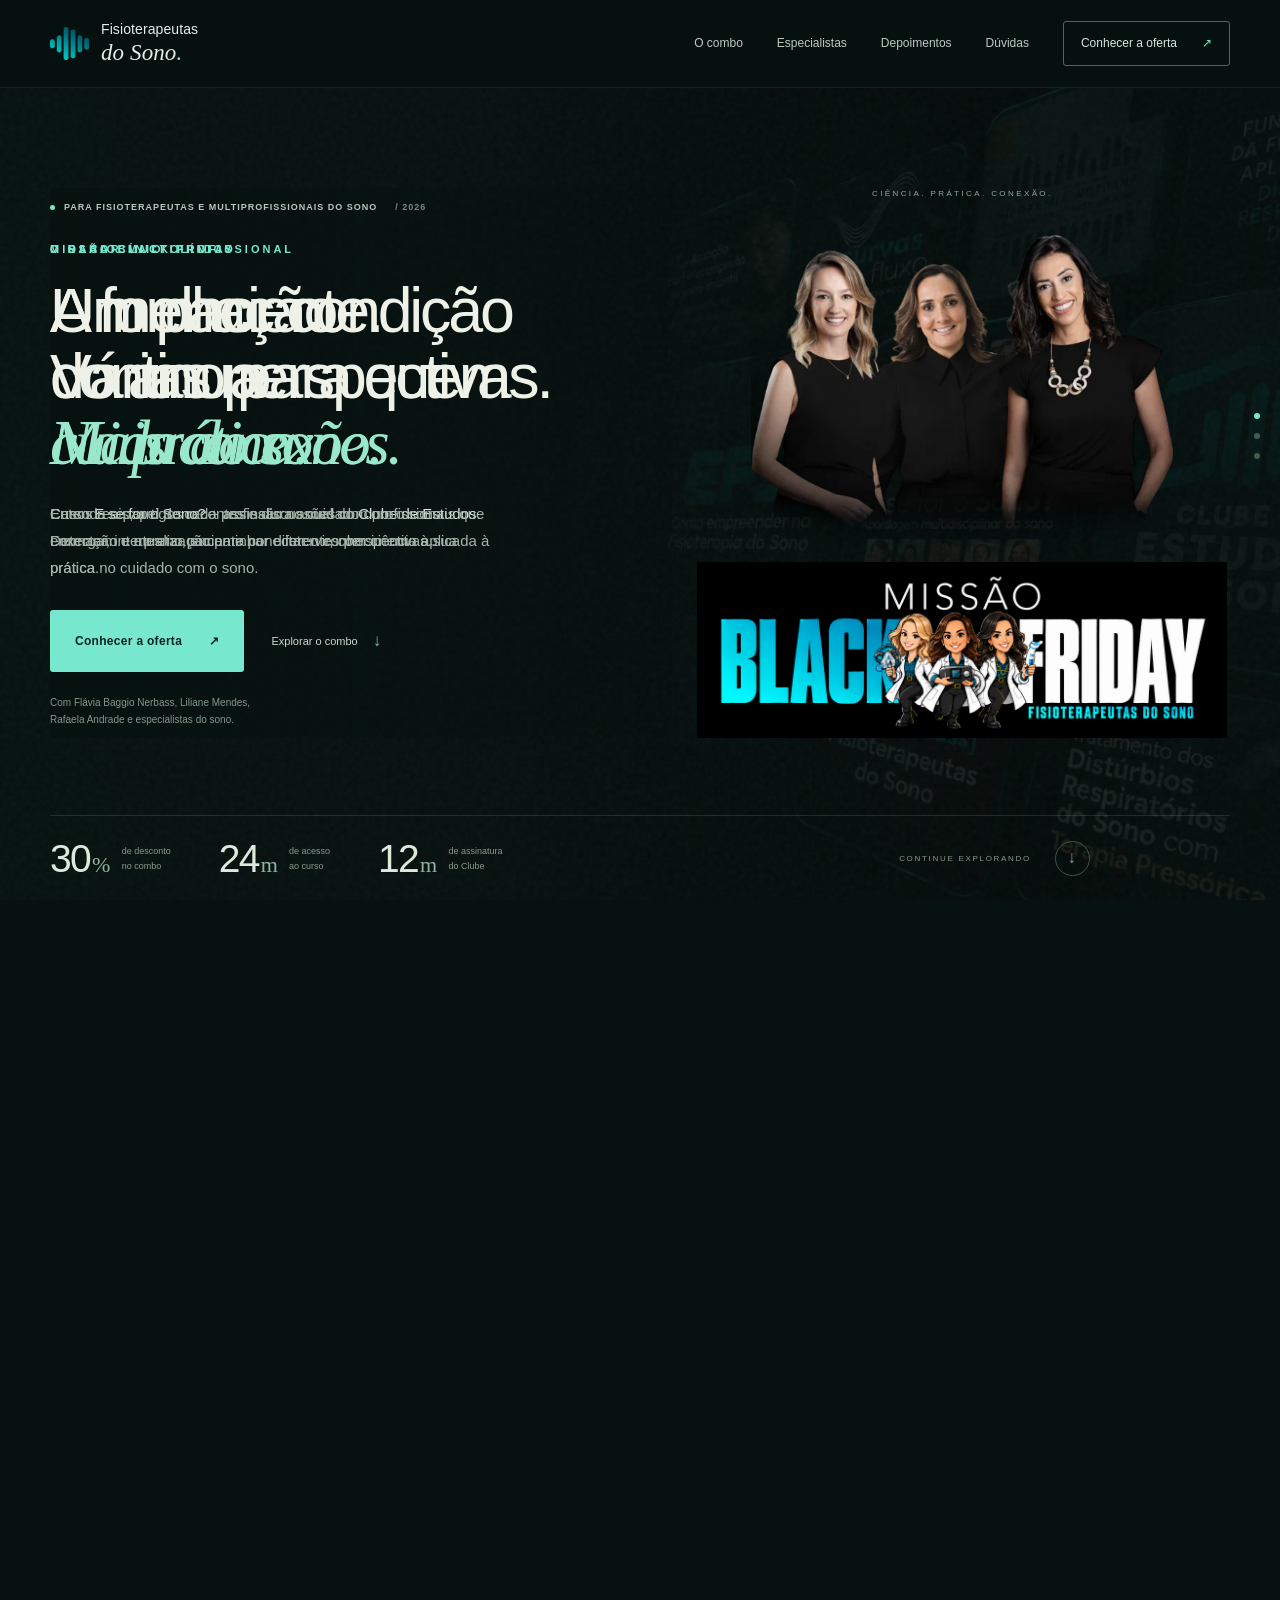
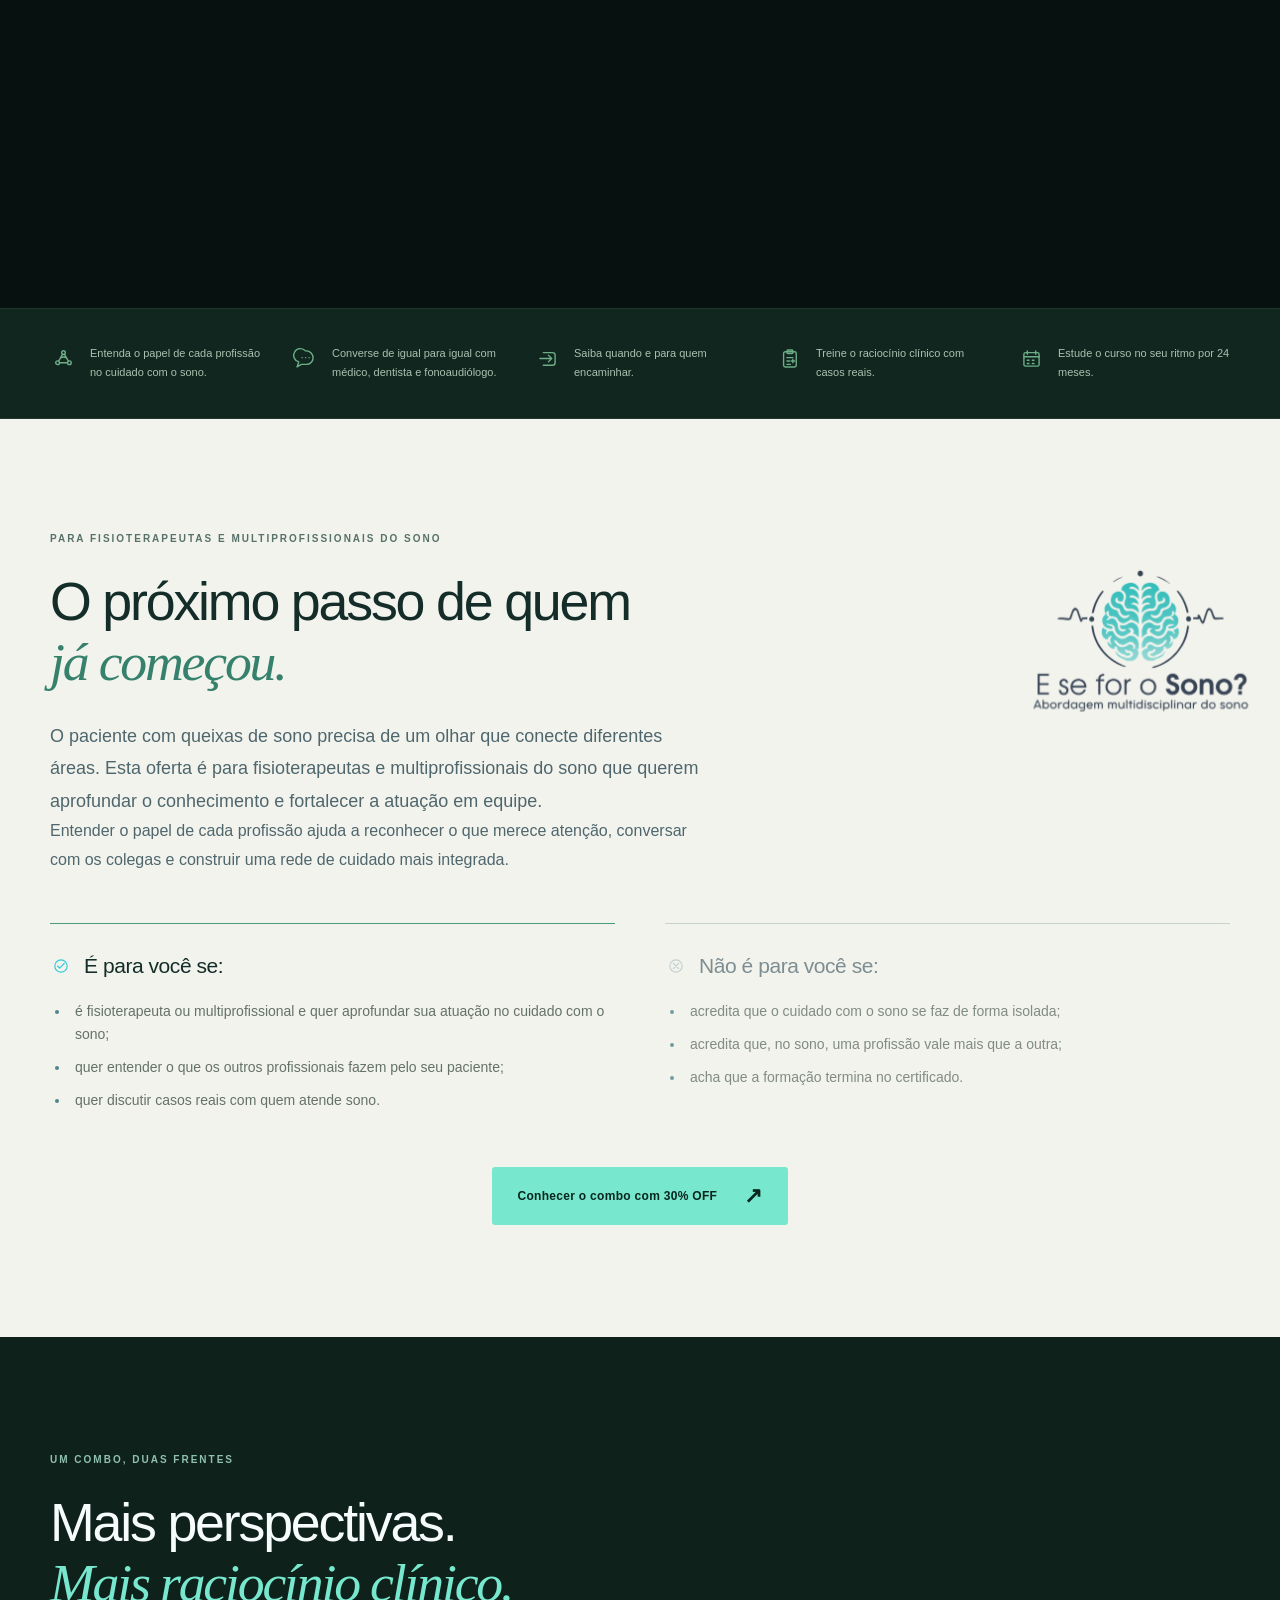
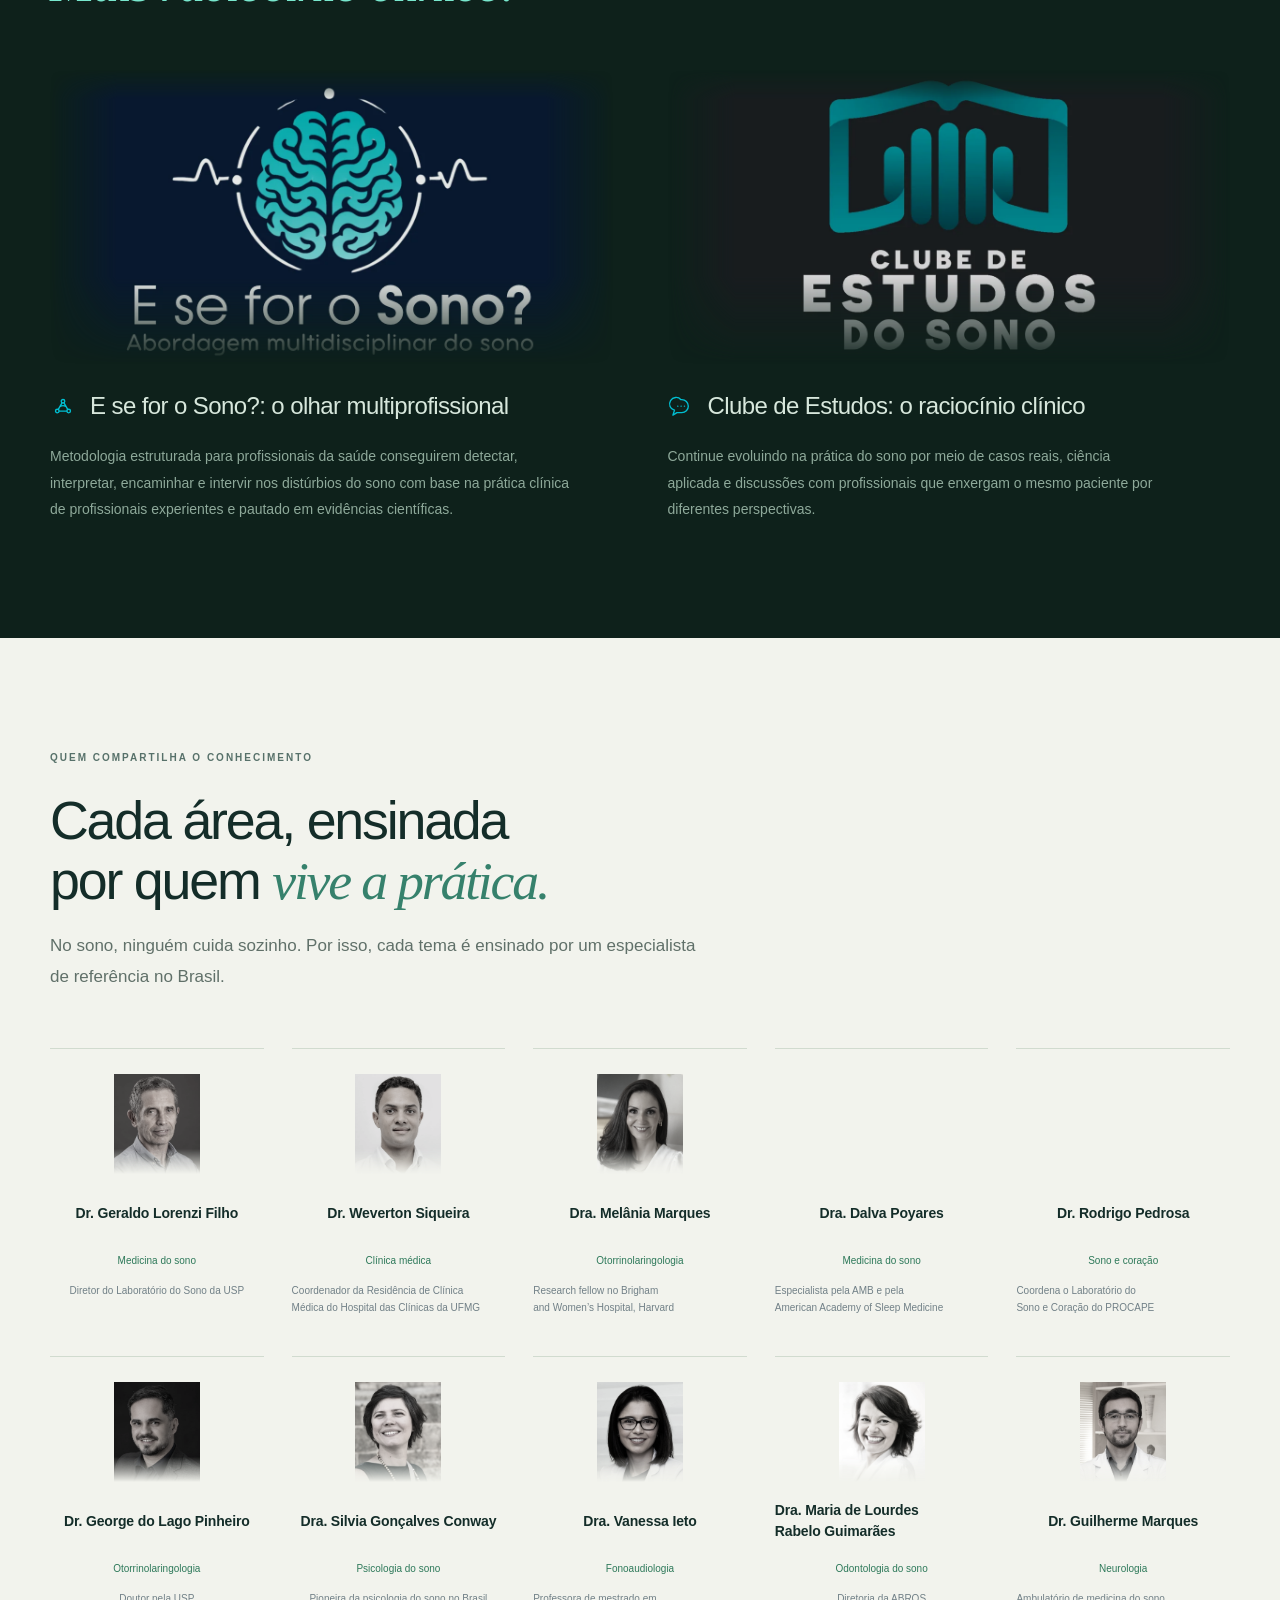
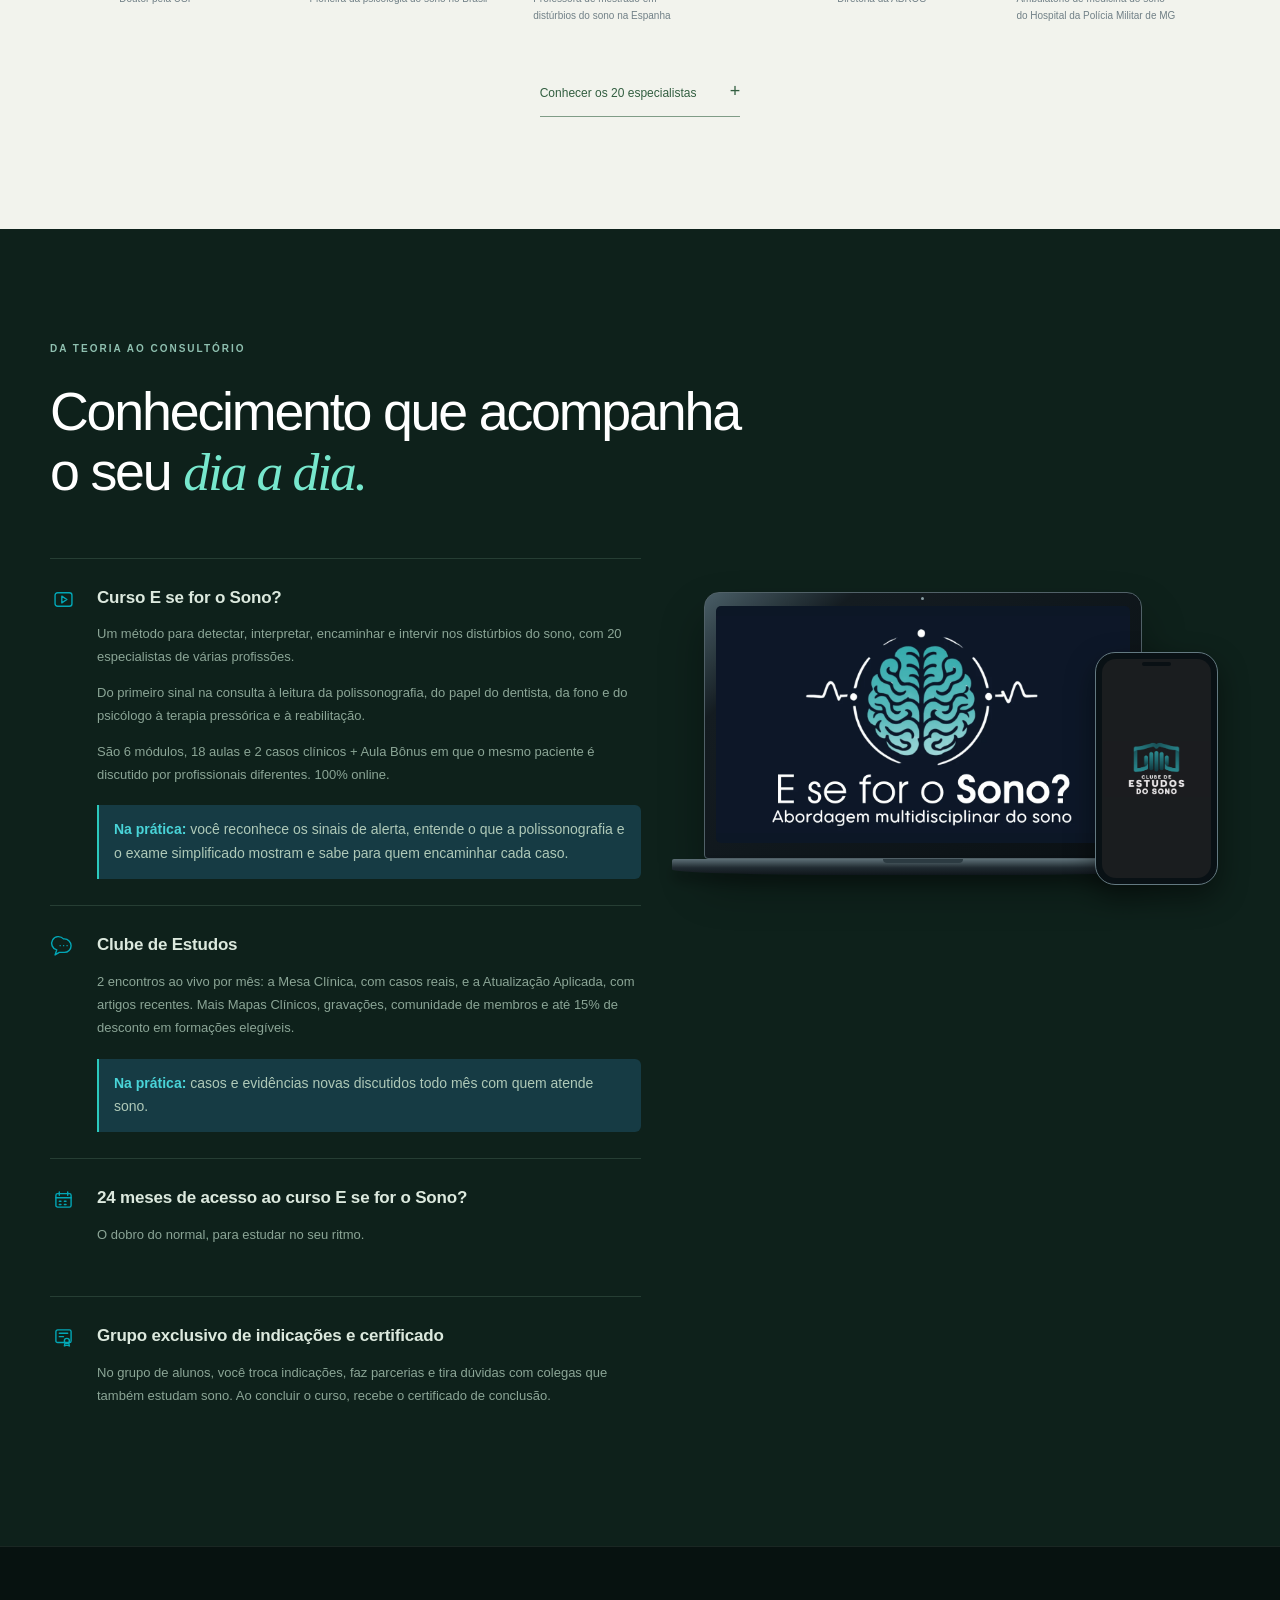
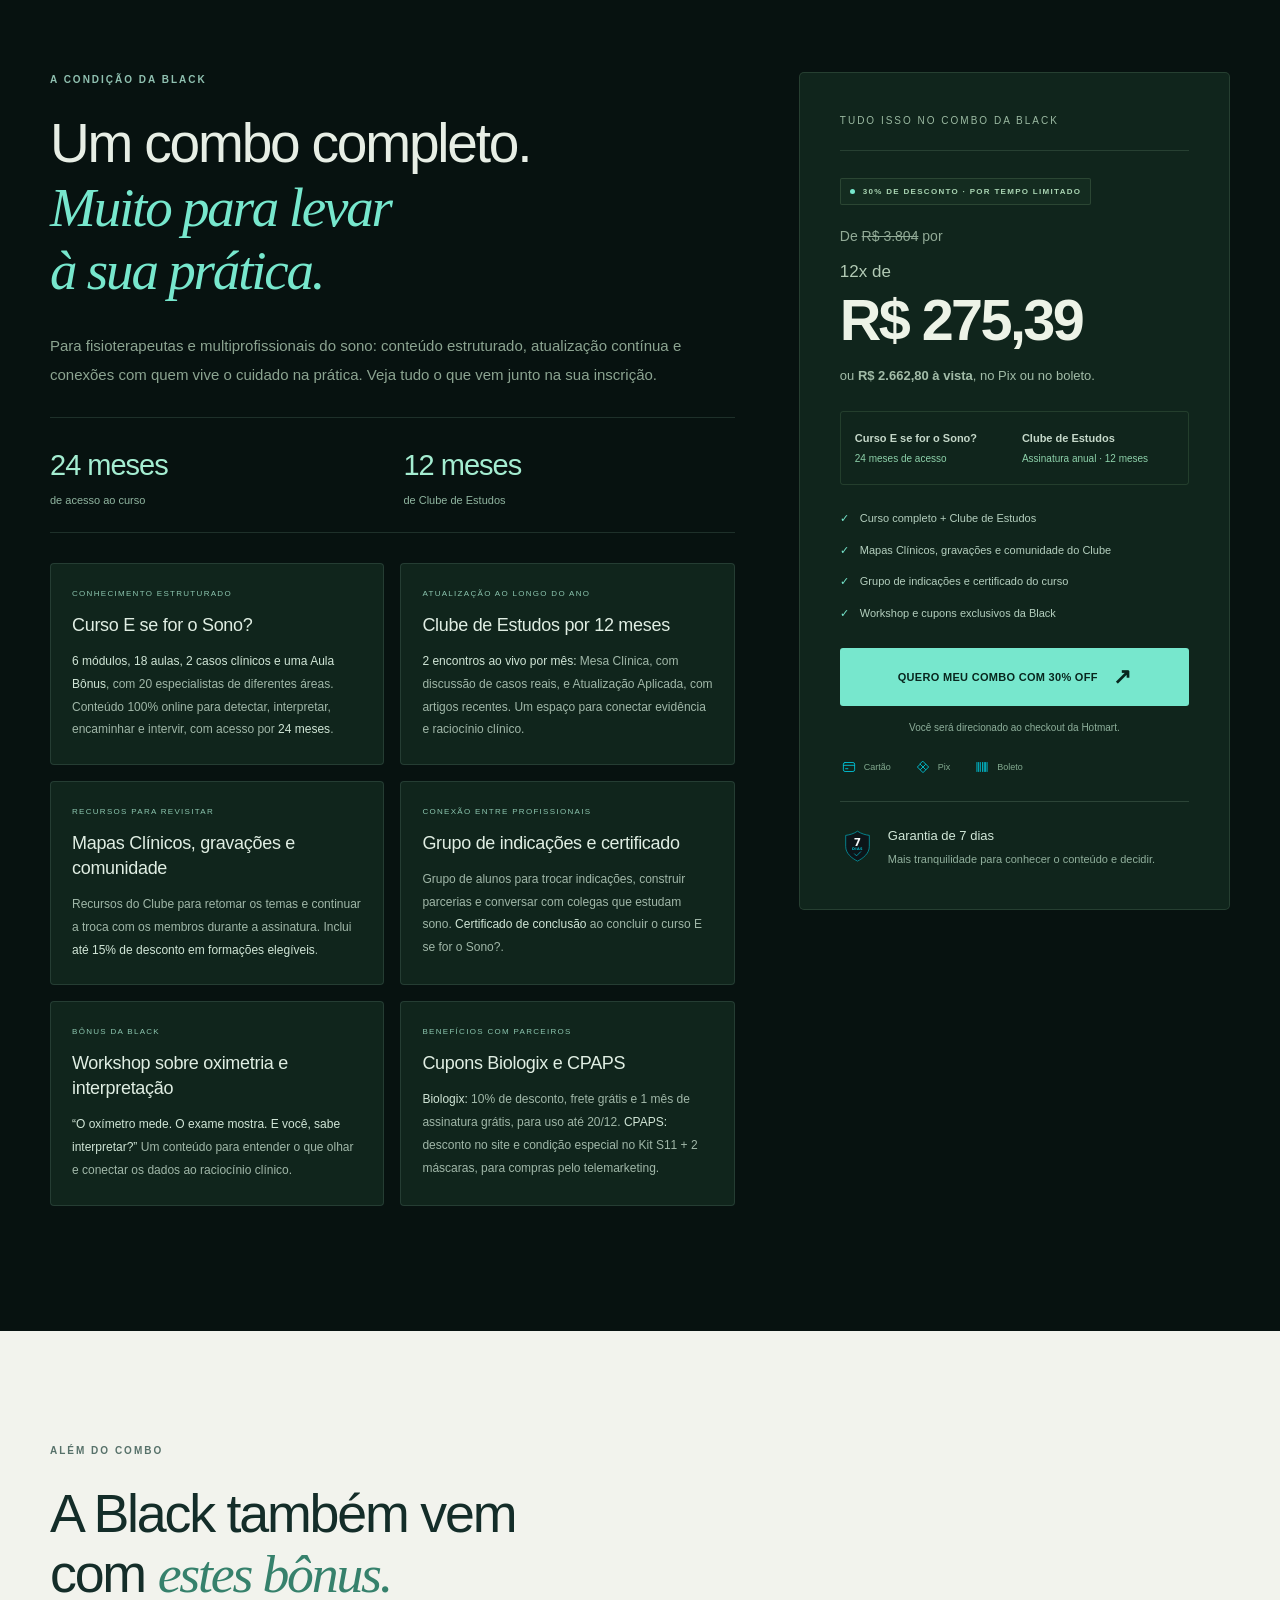
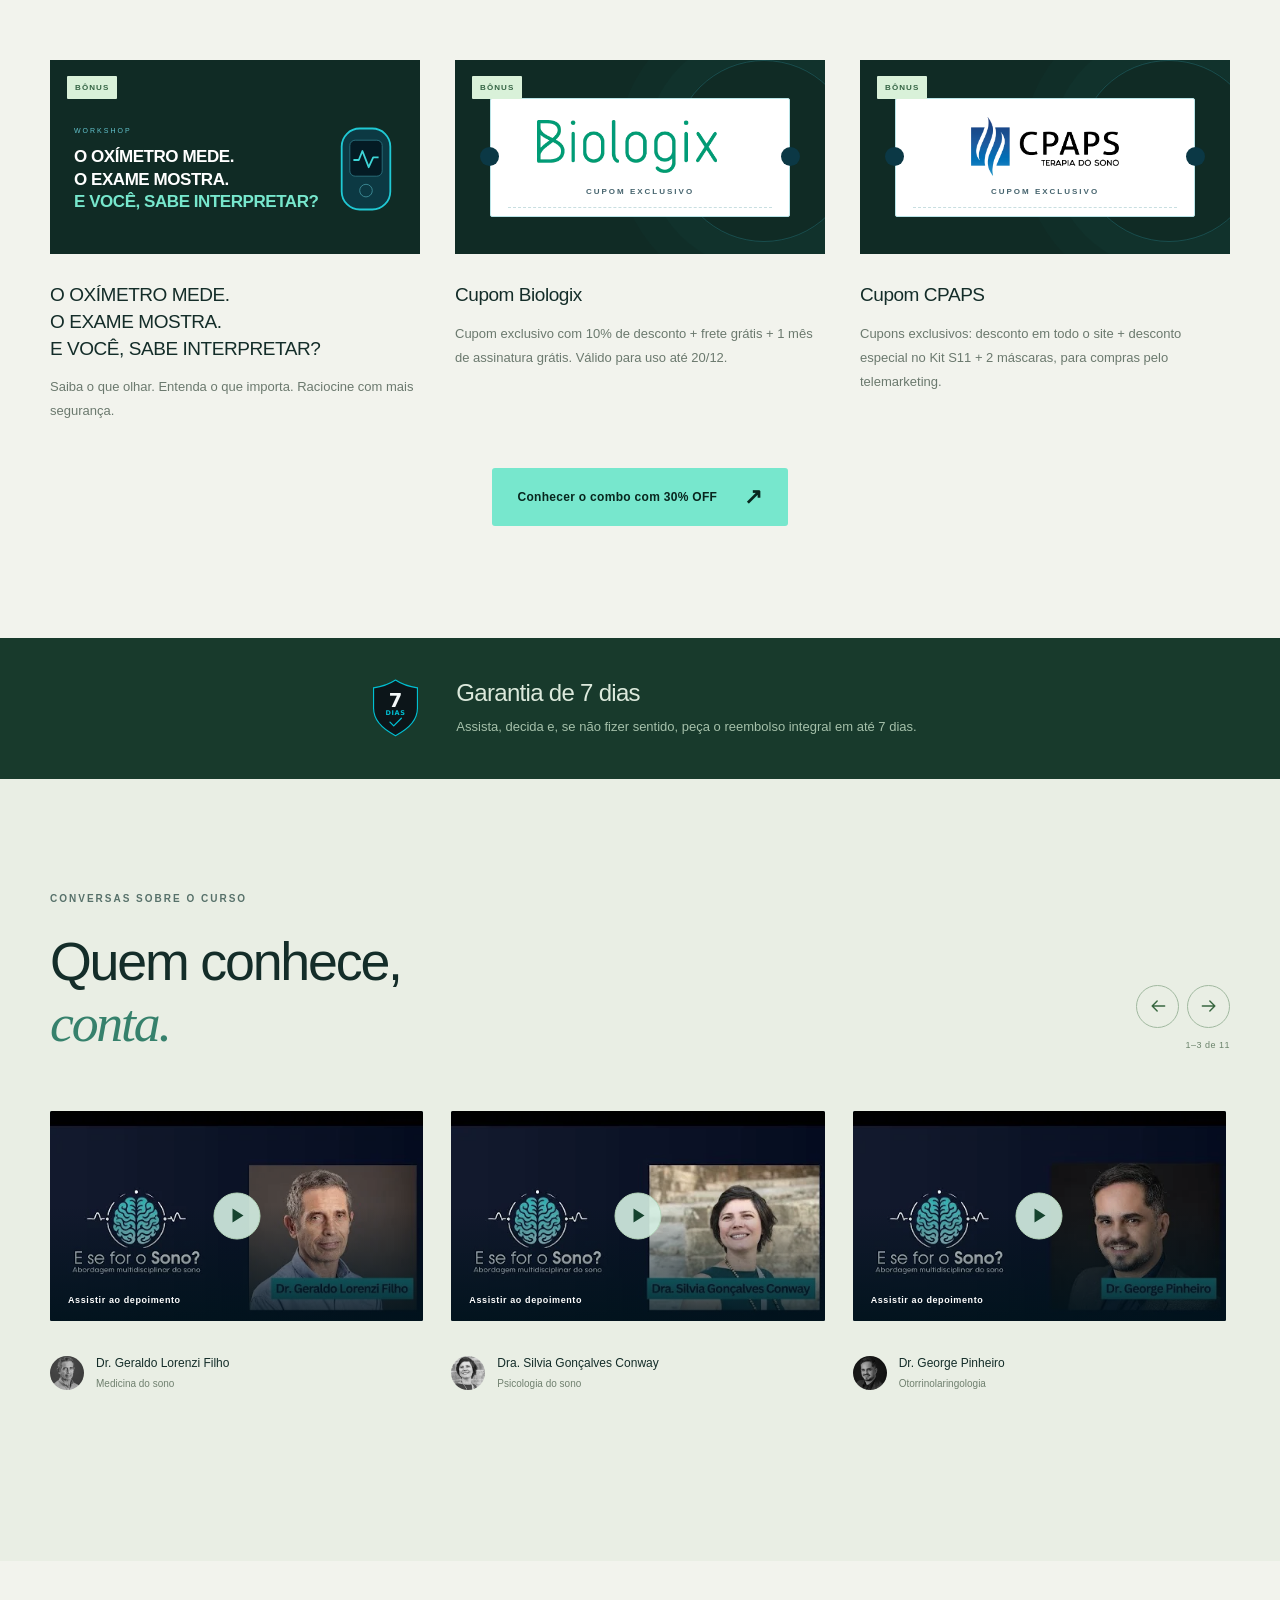
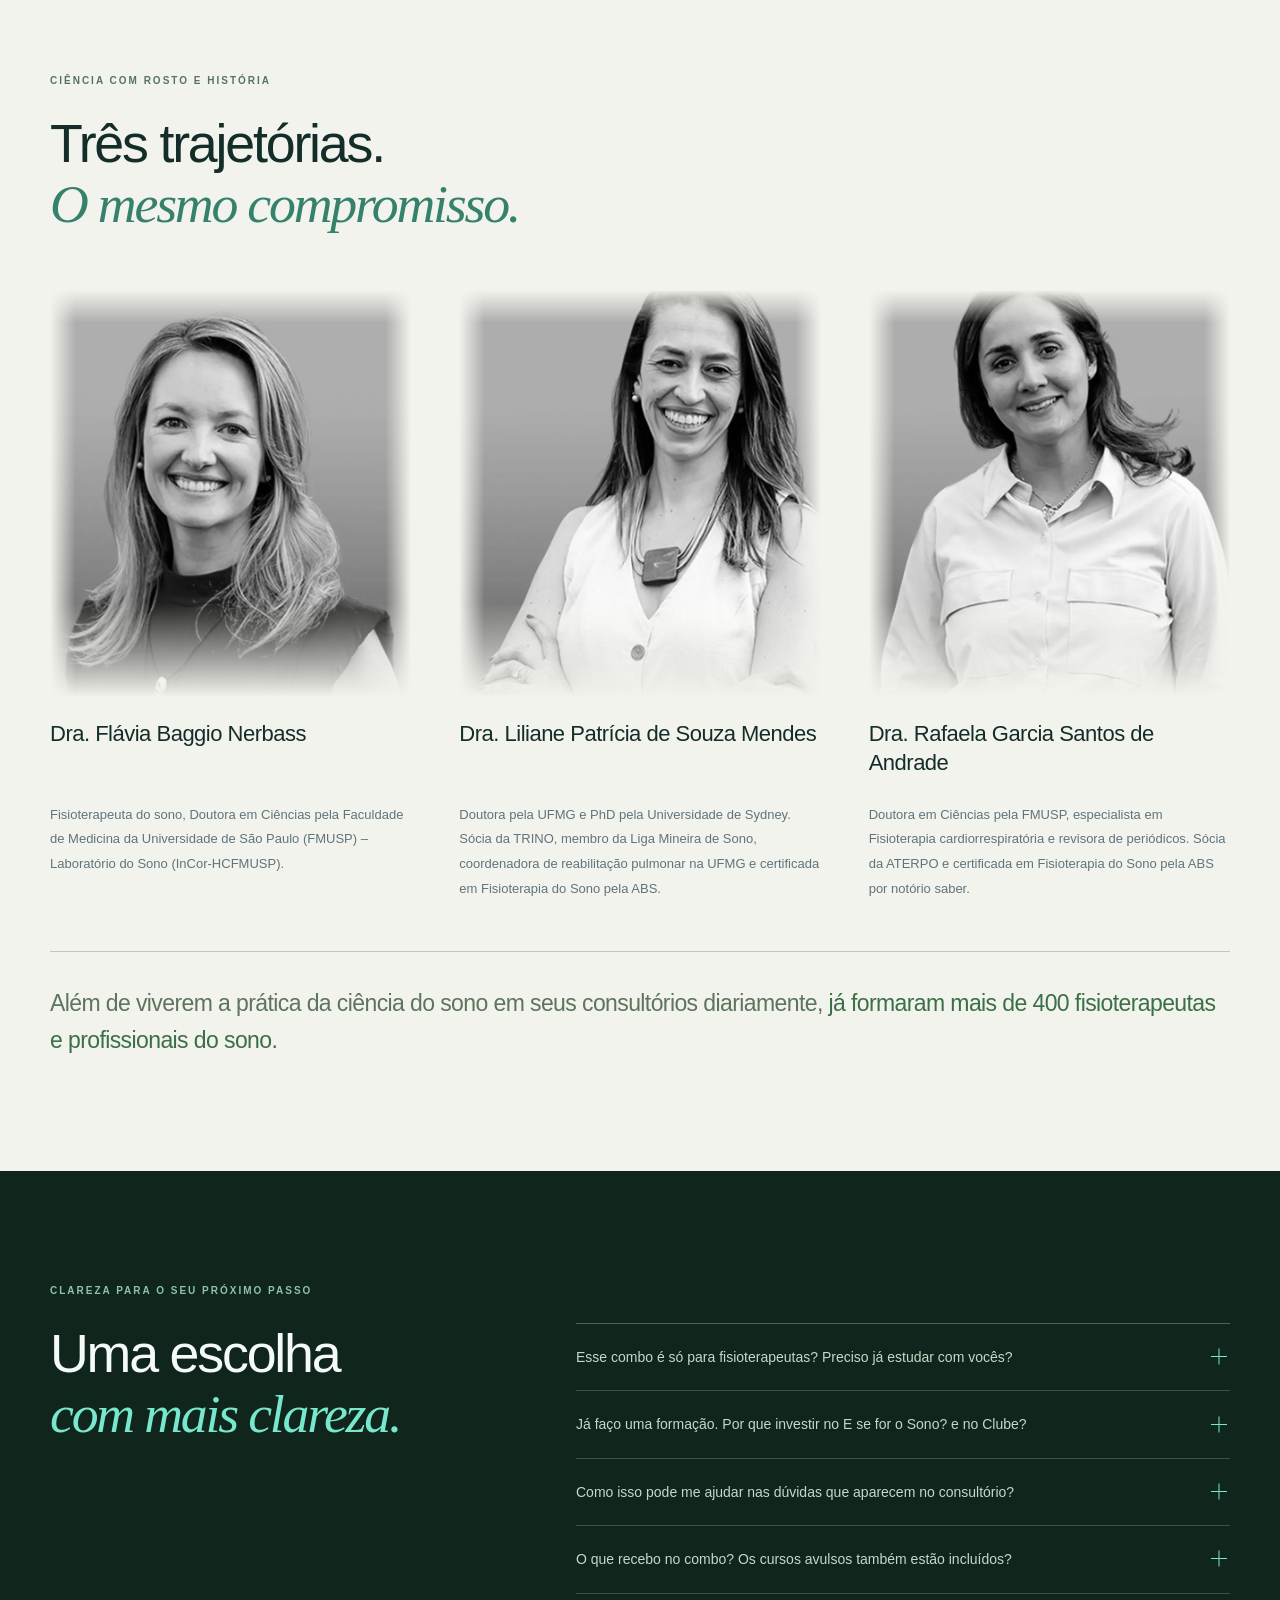
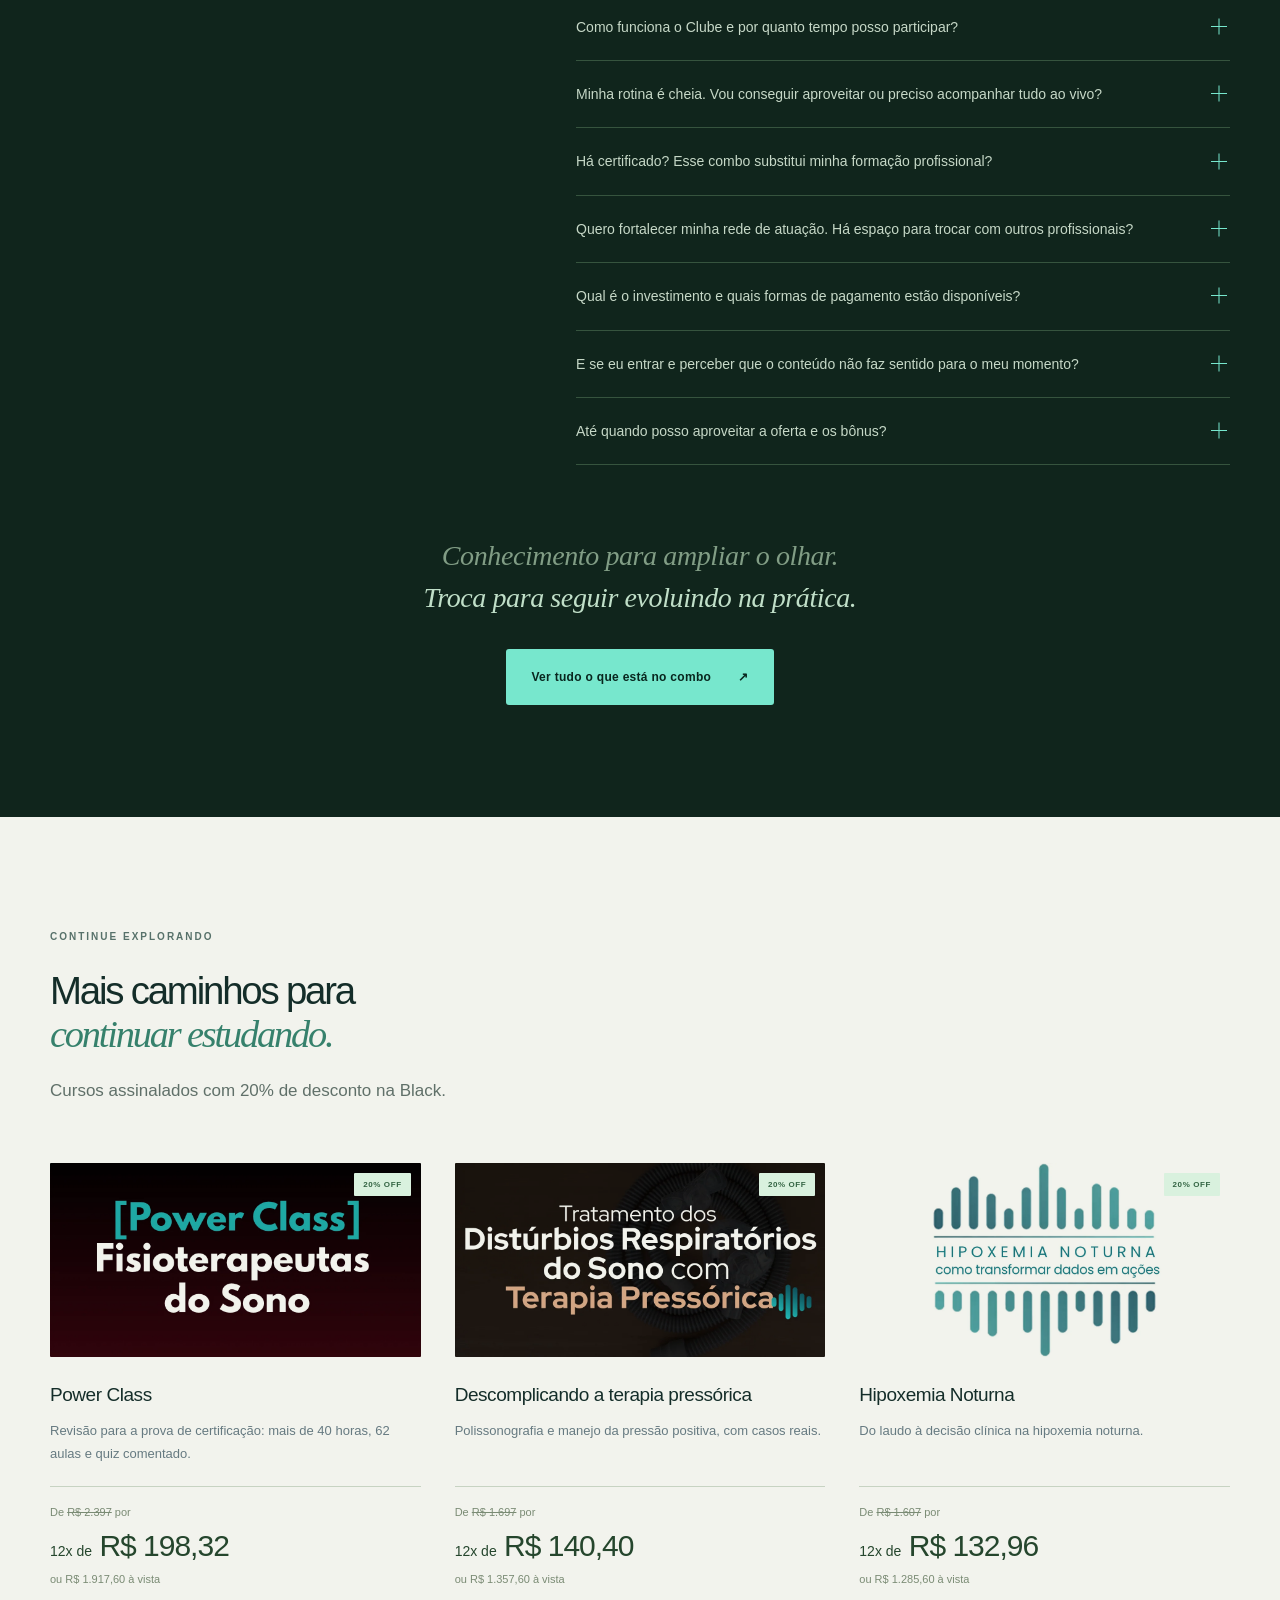
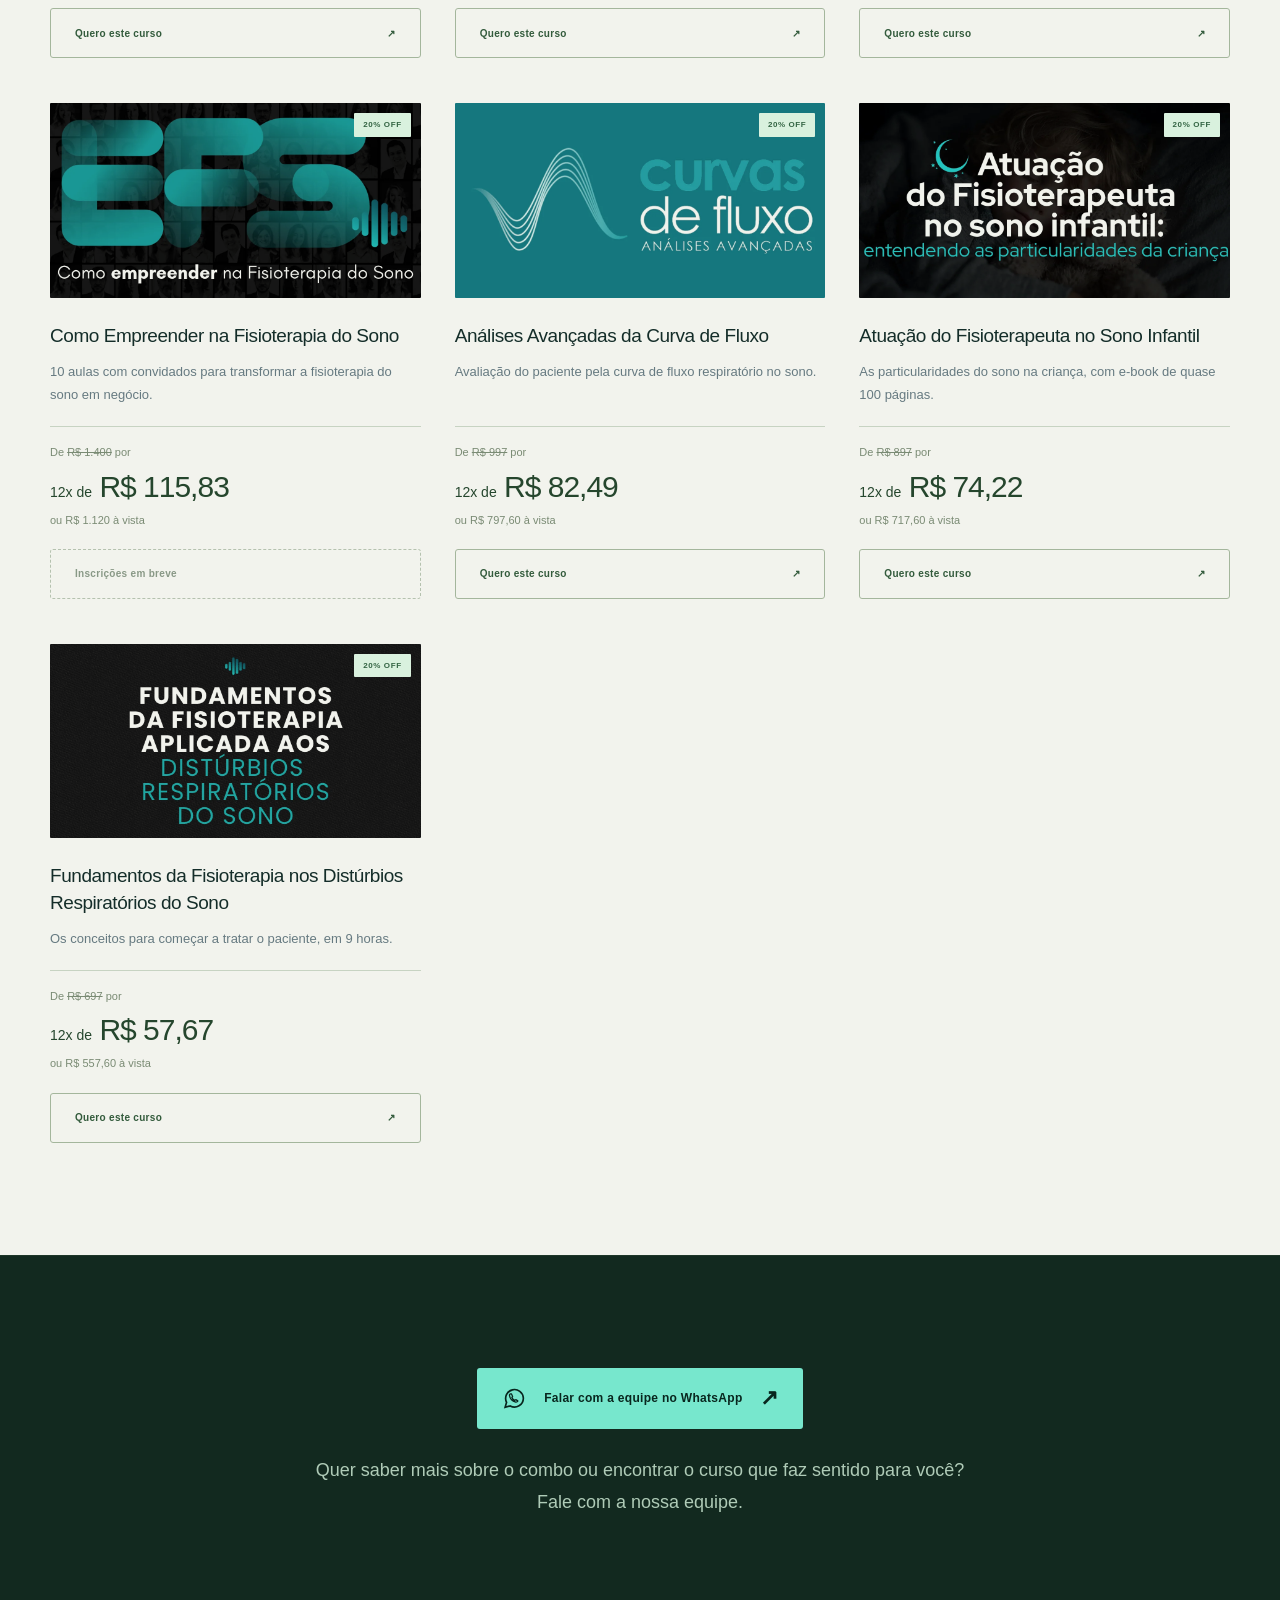
==== commit 55a3a49c: "Adiciona checkouts dos cursos, GTM e UTMs" ====
--- a/index.html
+++ b/index.html
@@ -3,6 +3,13 @@
 <html lang="pt-BR">
 <head>
 <meta charset="utf-8">
+<!-- Google Tag Manager -->
+<script>(function(w,d,s,l,i){w[l]=w[l]||[];w[l].push({'gtm.start':
+new Date().getTime(),event:'gtm.js'});var f=d.getElementsByTagName(s)[0],
+j=d.createElement(s),dl=l!='dataLayer'?'&l='+l:'';j.async=true;j.src=
+'https://www.googletagmanager.com/gtm.js?id='+i+dl;f.parentNode.insertBefore(j,f);
+})(window,document,'script','dataLayer','GTM-TF9PPGQC');</script>
+<!-- End Google Tag Manager -->
 <meta name="viewport" content="width=device-width, initial-scale=1">
 <meta name="color-scheme" content="light dark">
 <meta name="description" content="Black Friday para fisioterapeutas e multiprofissionais do sono: curso E se for o Sono? com 24 meses de acesso + Clube de Estudos por 12 meses, bônus e 30% de desconto.">
@@ -20,8 +27,14 @@
 <link rel="preload" as="image" href="assets/img/imagem-04.webp" fetchpriority="high">
 <link rel="stylesheet" href="base.css">
 <link rel="stylesheet" href="estilo.css?v=20261114-foto">
-<script src="config.js?v=20261114" defer></script><script src="app.js?v=20261114" defer></script>
-</head><body><a class="skip-link" href="#conteudo">Pular para o conteúdo</a>
+<script src="config.js?v=20261115-checkouts" defer></script>
+<script src="tracking.js?v=20261115-utms" defer></script>
+<script src="app.js?v=20261115-checkouts" defer></script>
+</head><body>
+<!-- Google Tag Manager (noscript) -->
+<noscript><iframe src="https://www.googletagmanager.com/ns.html?id=GTM-TF9PPGQC" height="0" width="0" style="display:none;visibility:hidden" title="Google Tag Manager"></iframe></noscript>
+<!-- End Google Tag Manager (noscript) -->
+<a class="skip-link" href="#conteudo">Pular para o conteúdo</a>
 <header class="site-header" id="site-header"><div class="container nav-inner">
 <a class="site-brand" href="#inicio" aria-label="Fisioterapeutas do Sono, início"><img class="brand-symbol brand-logo" src="assets/img/logo-oficial-fisioterapeutas.png" alt="" width="872" height="757" decoding="async"><span>Fisioterapeutas<span class="brand-bottom">do Sono<span class="brand-dot">.</span></span></span></a>
 <nav class="site-nav" id="site-nav" aria-label="Navegação principal"><a href="#investimento">O combo</a><a href="#professores">Especialistas</a><a href="#depoimentos">Depoimentos</a><a href="#faq">Dúvidas</a><a class="nav-offer" href="#investimento">Conhecer a oferta <span aria-hidden="true">↗</span></a></nav>
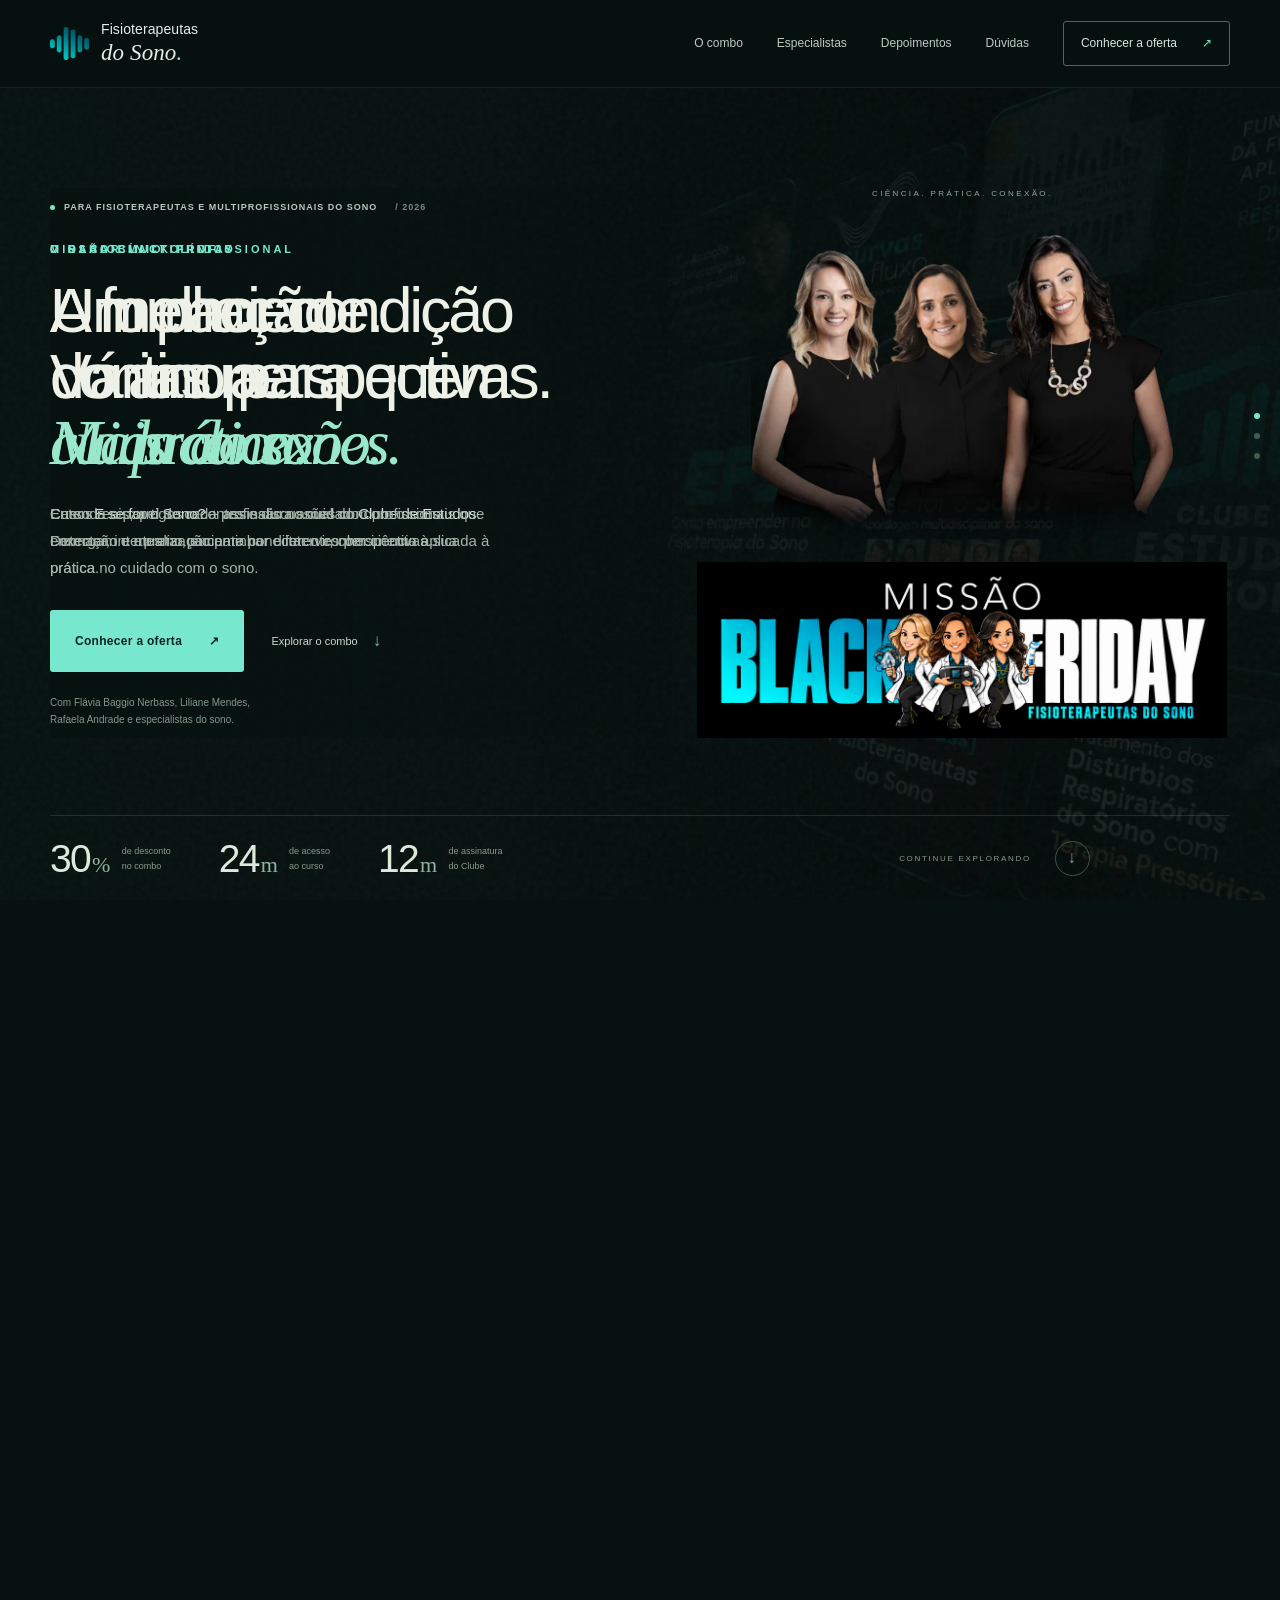
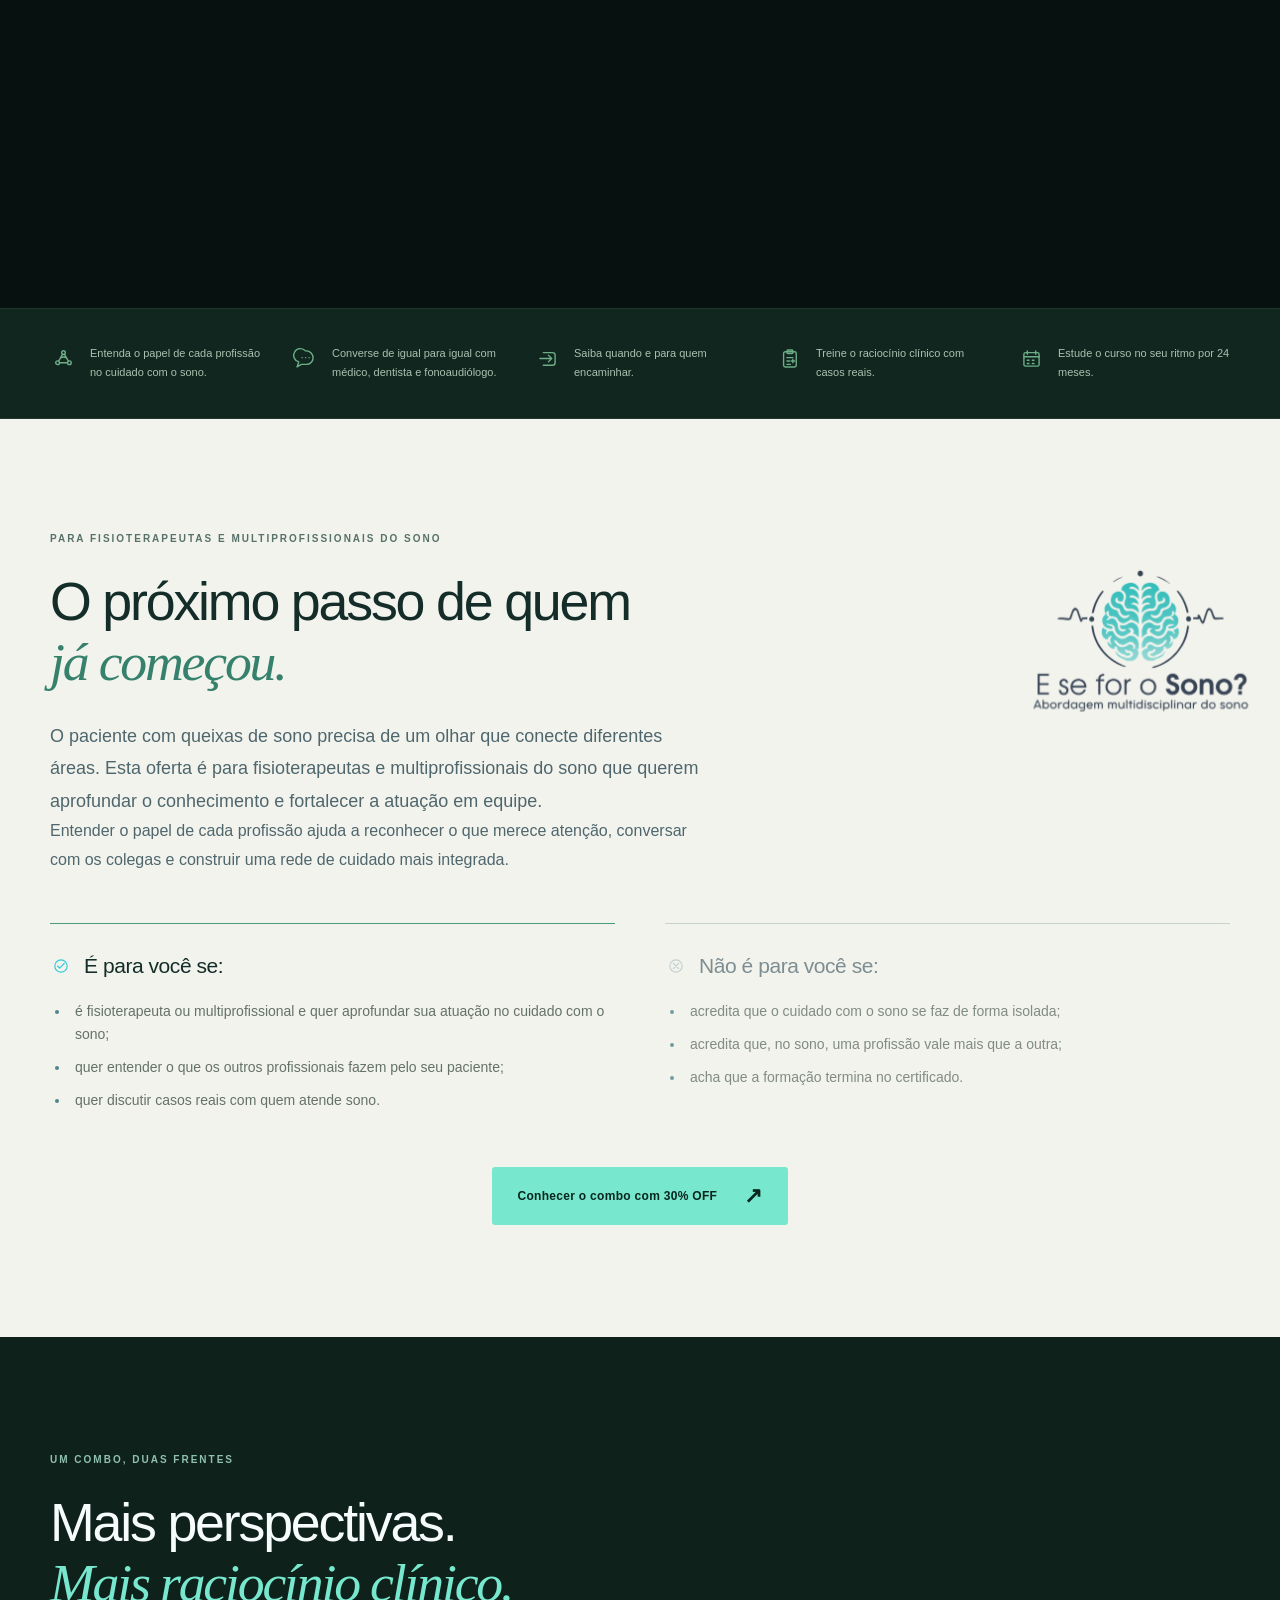
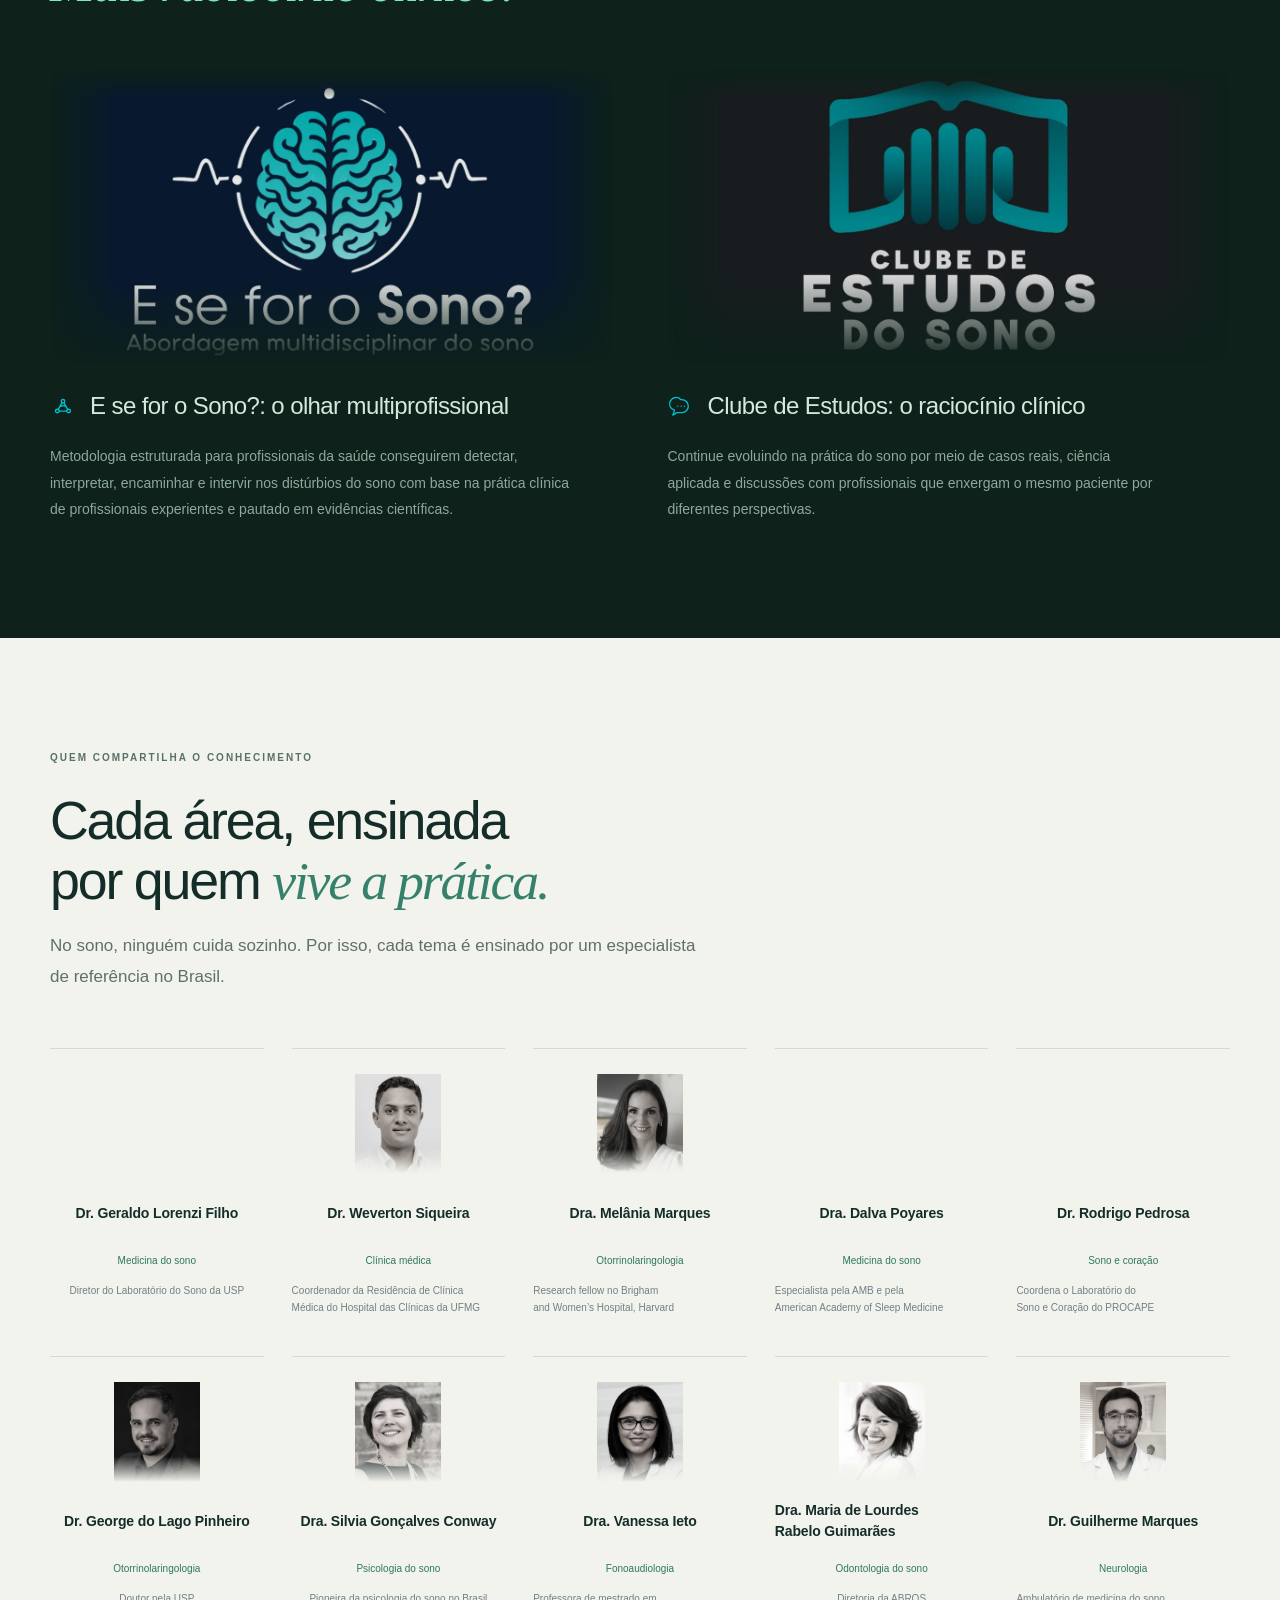
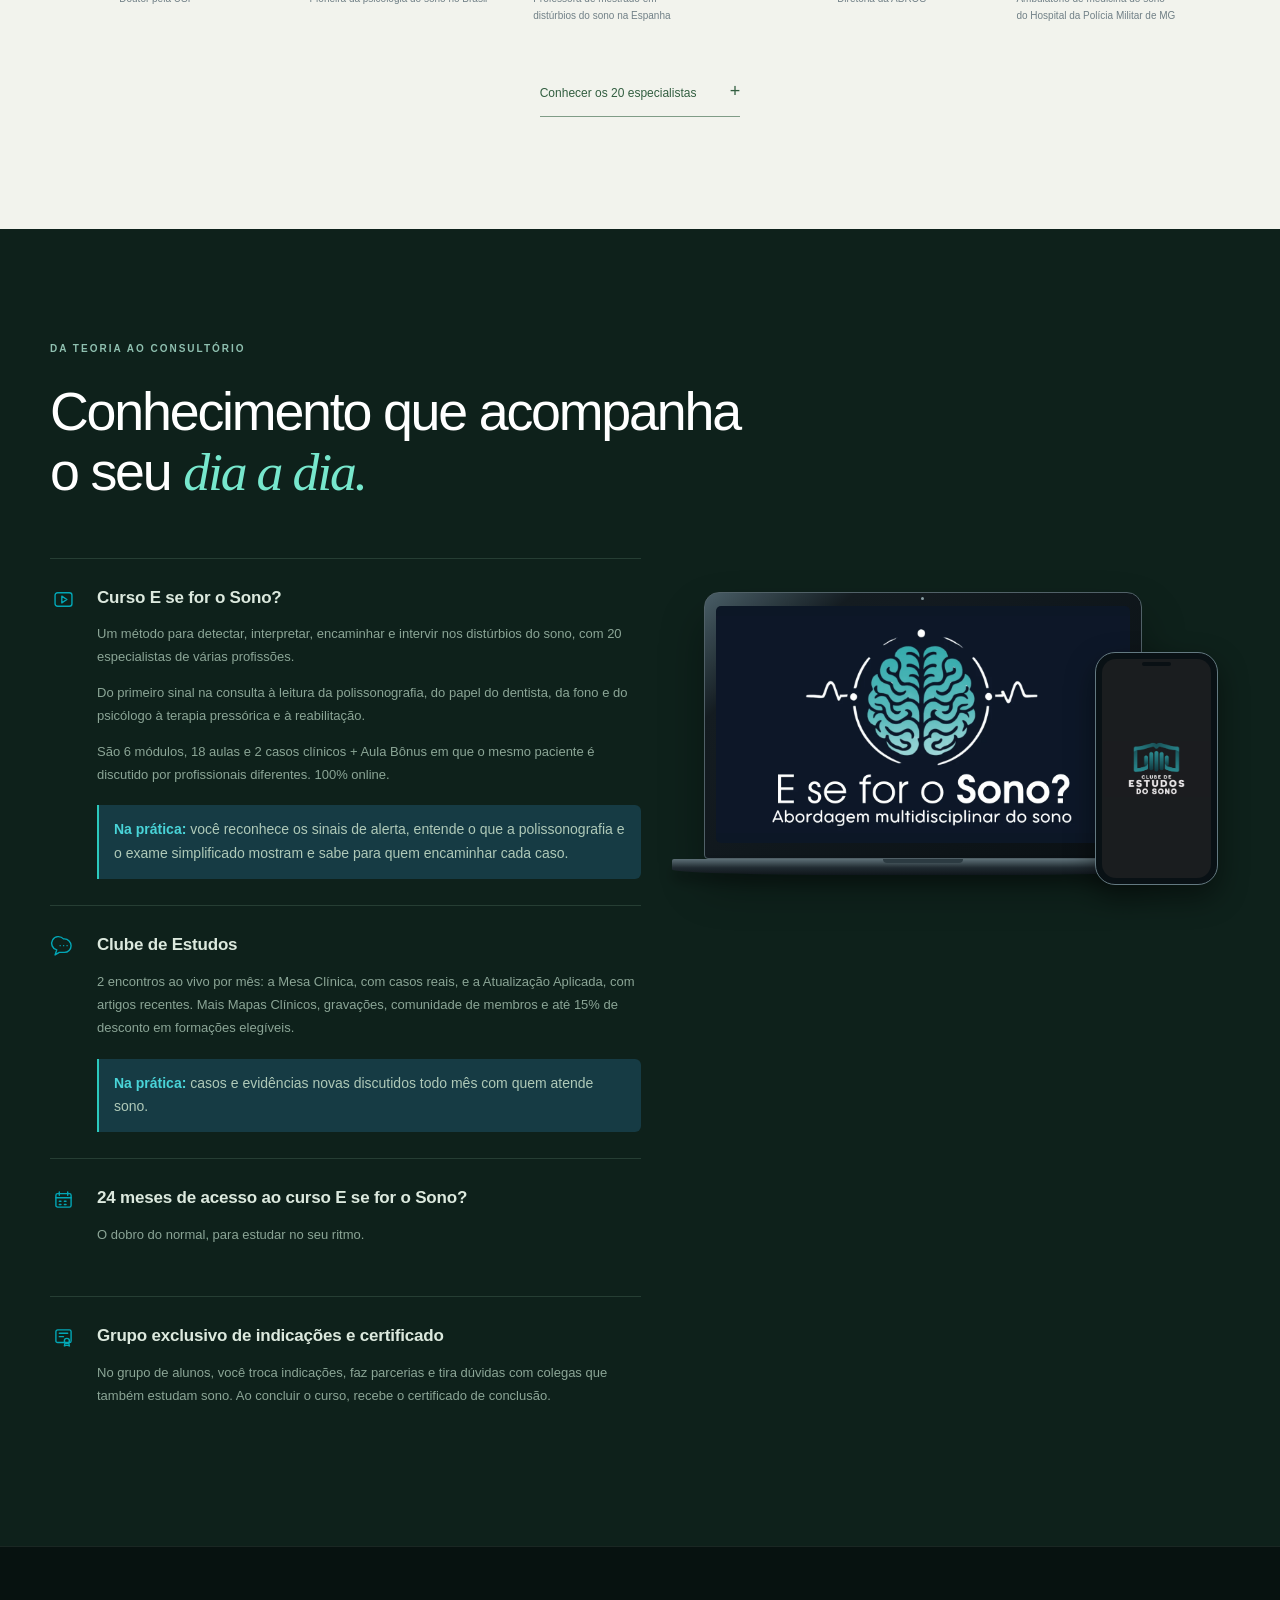
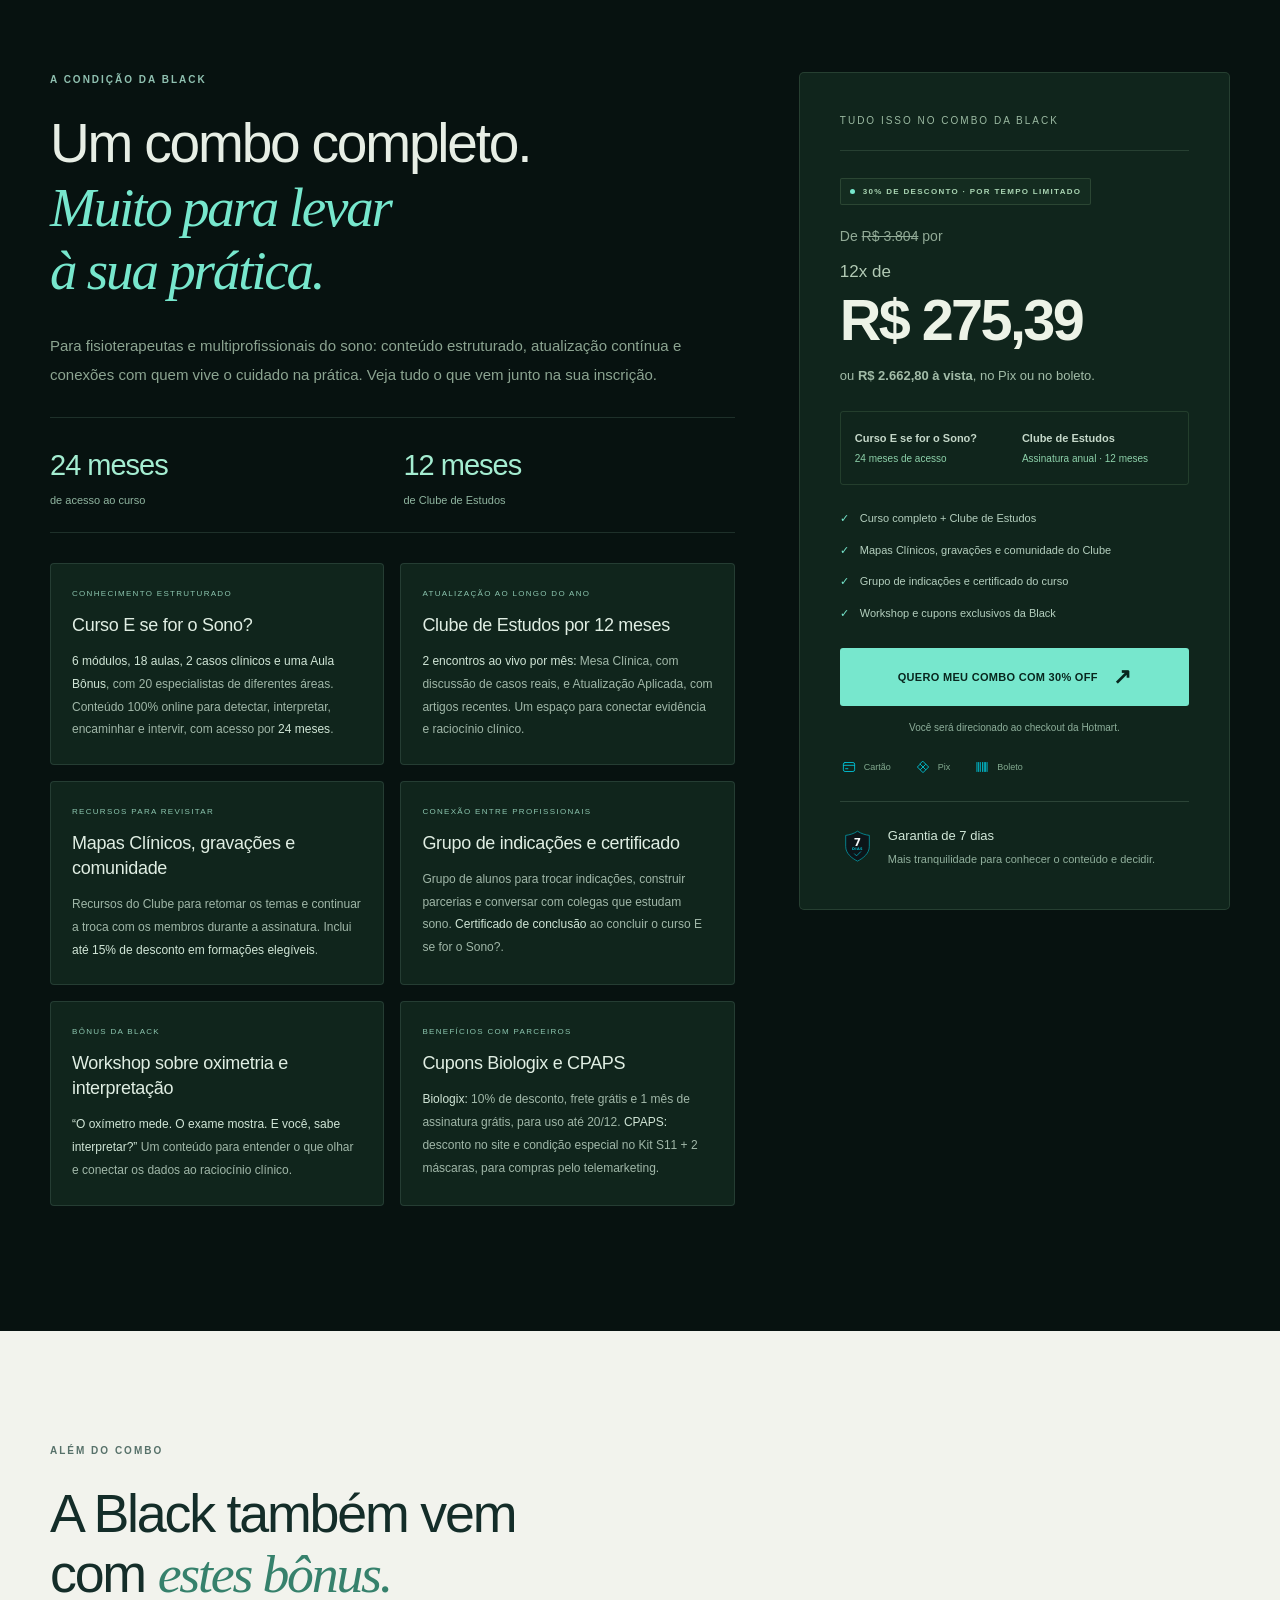
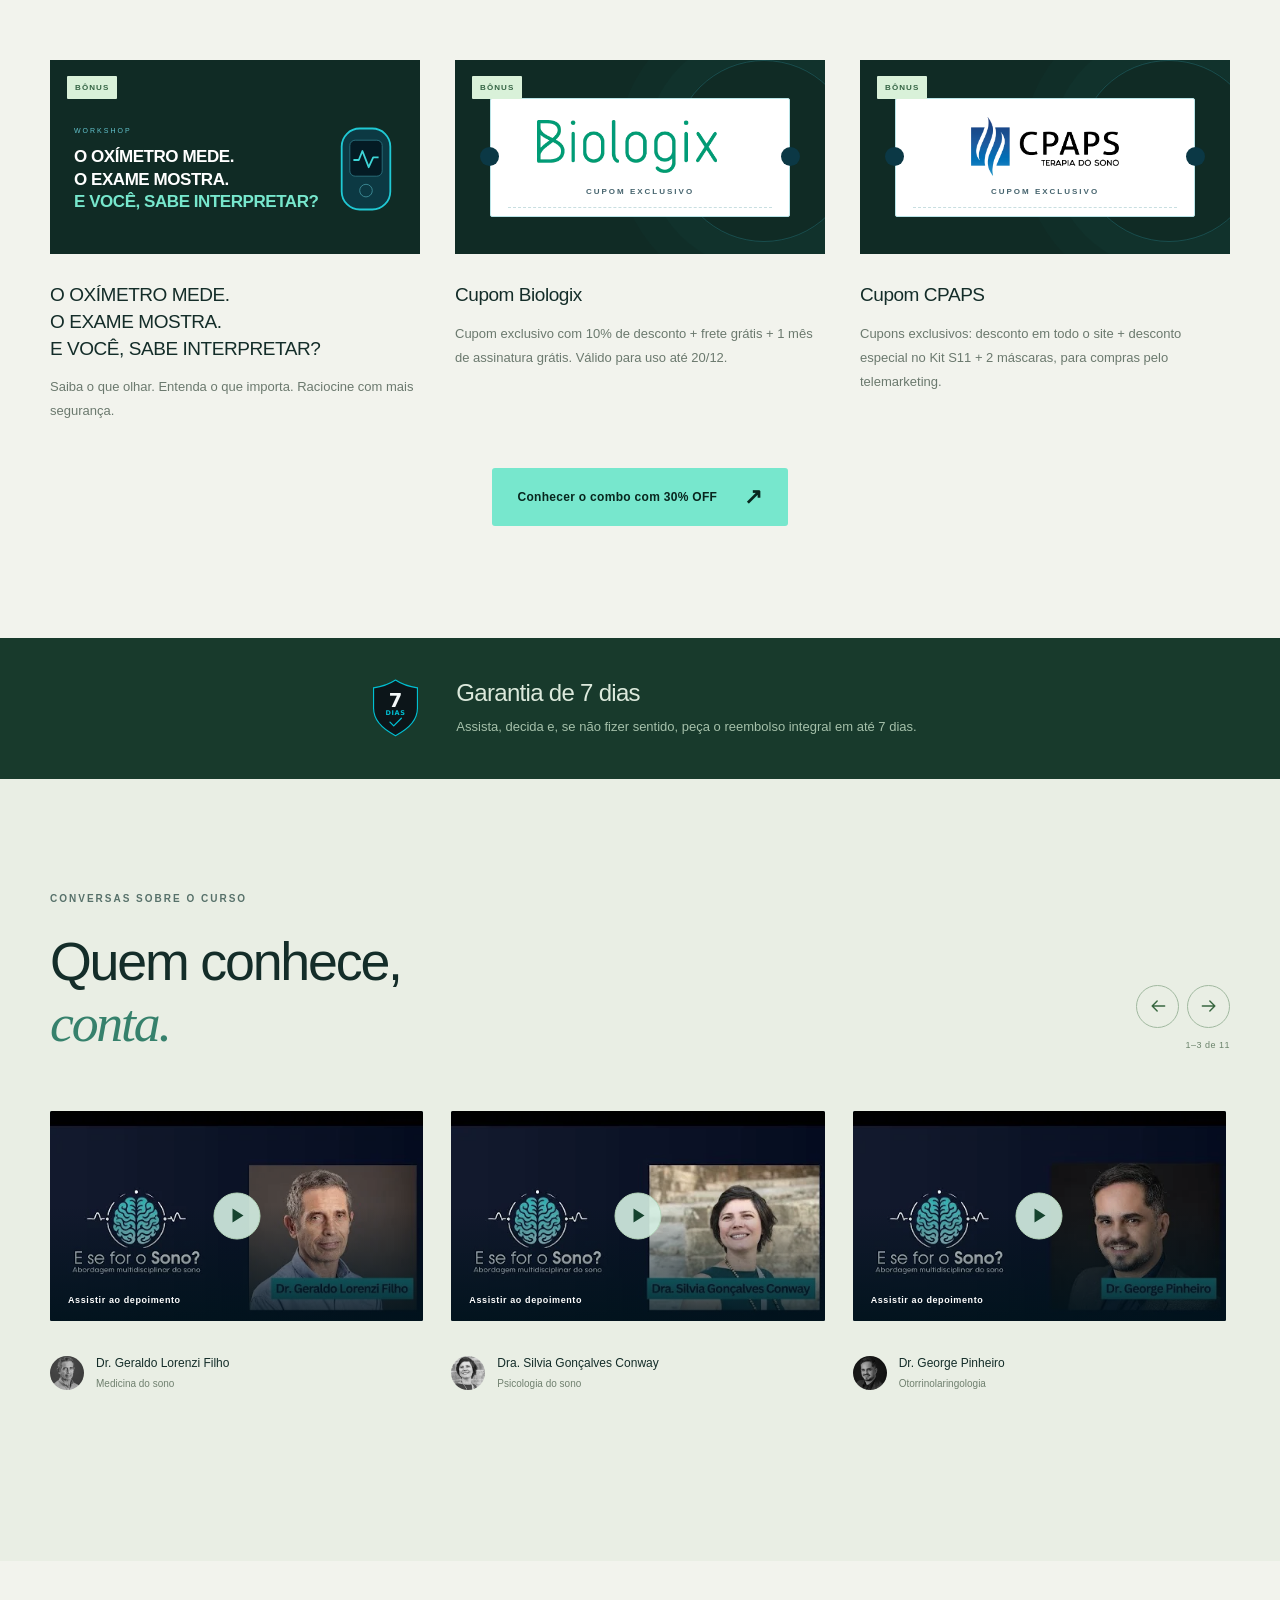
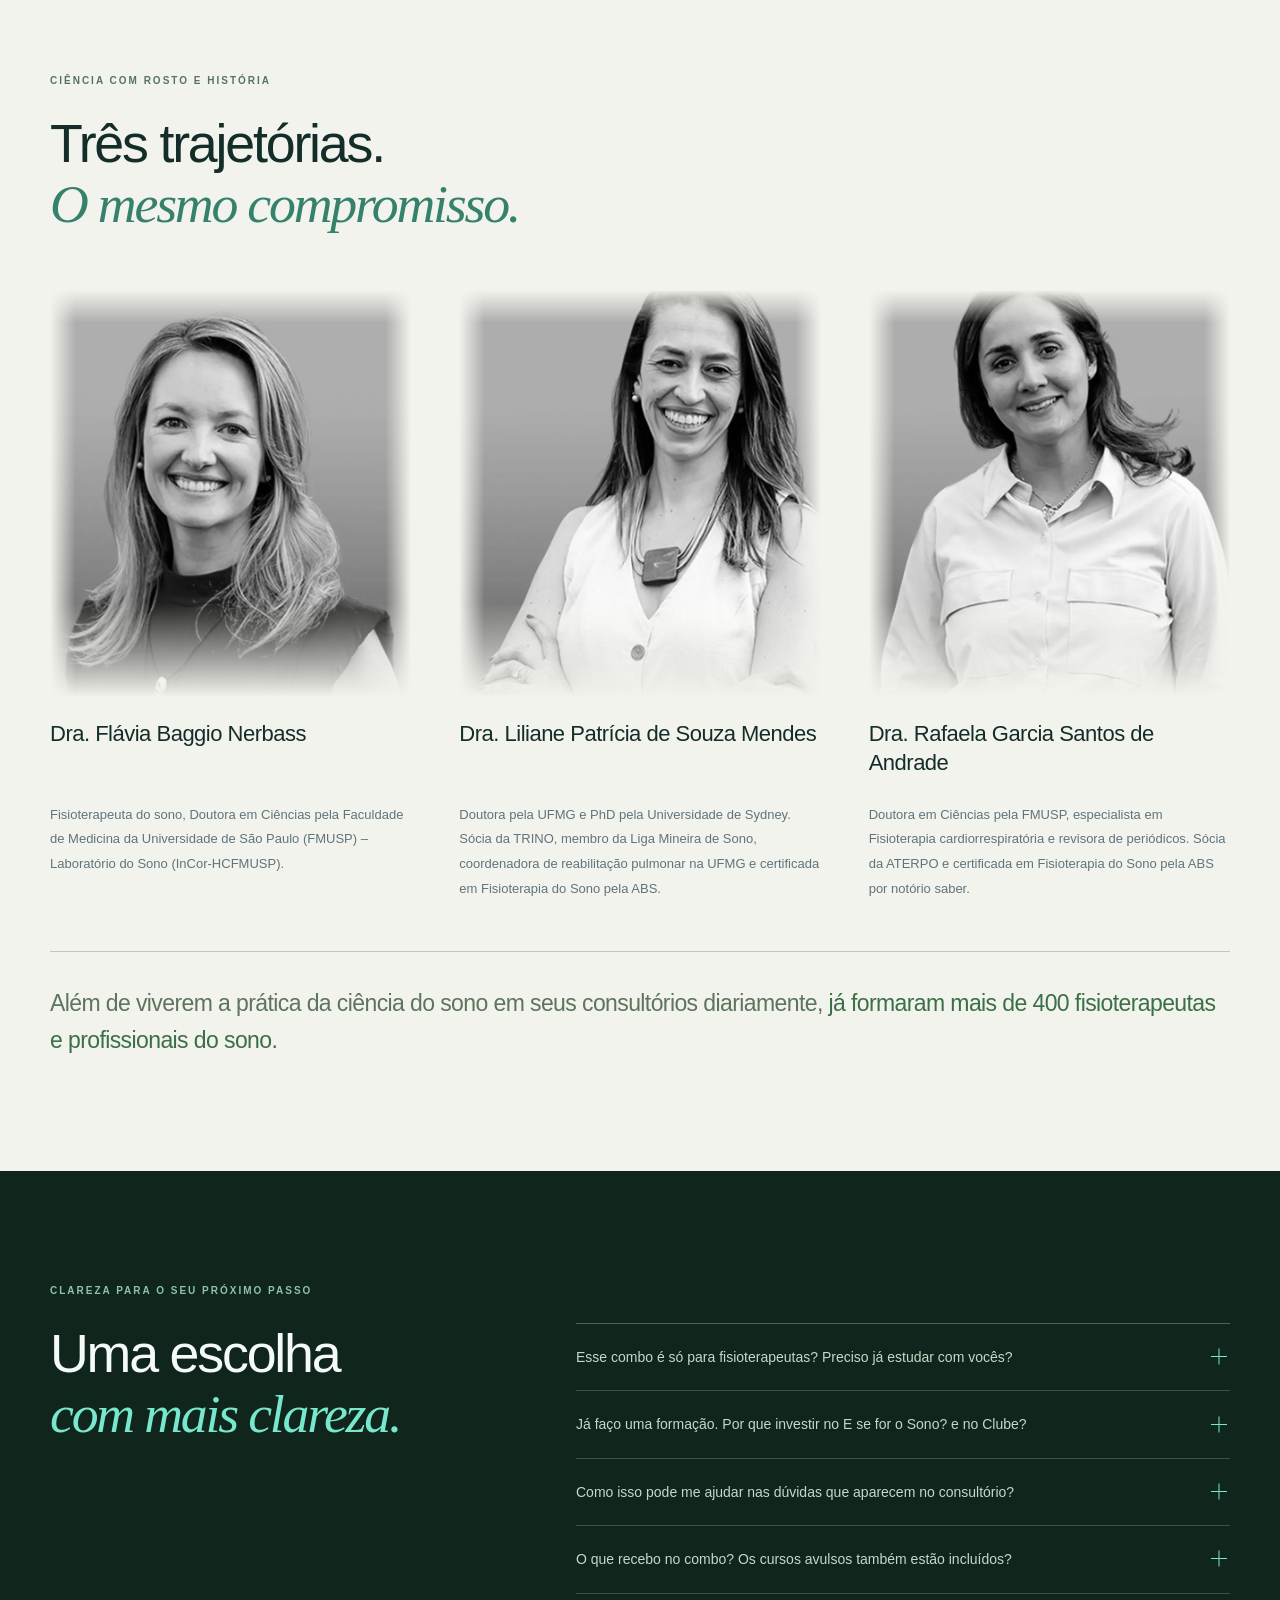
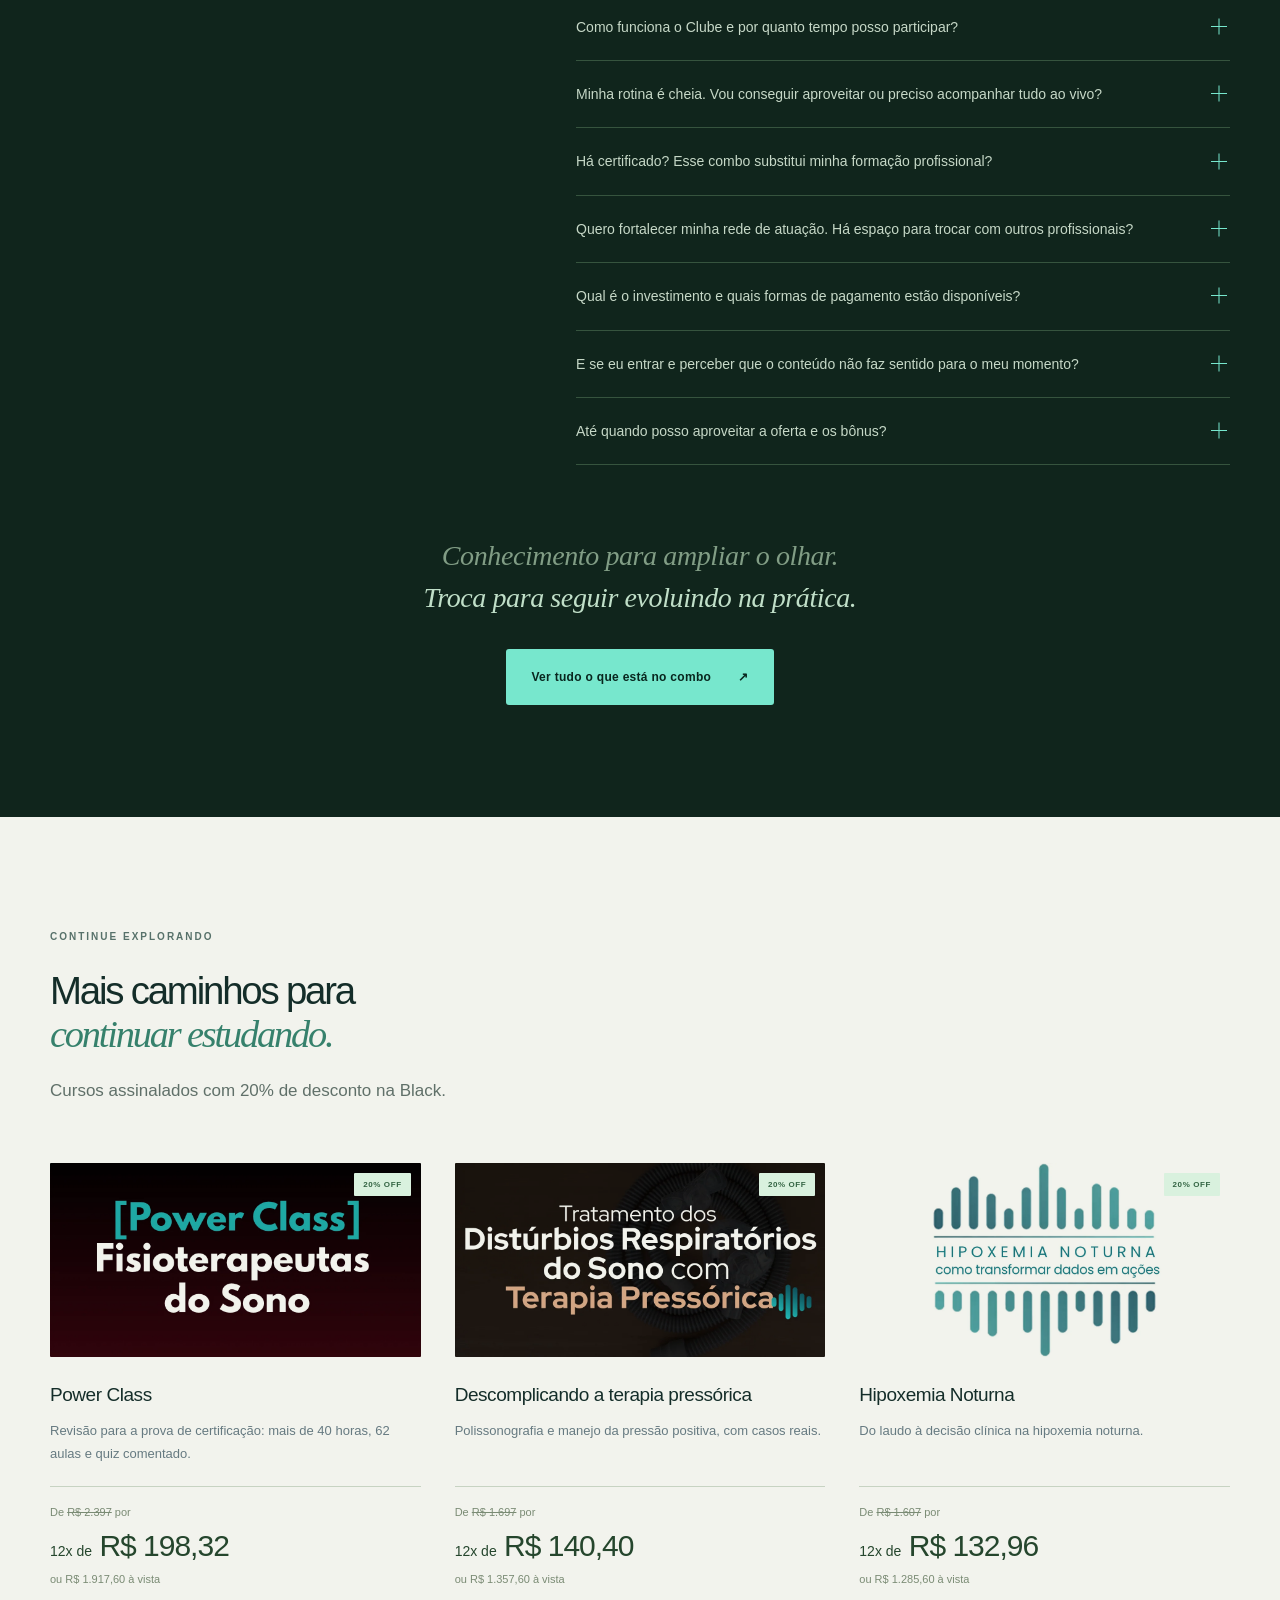
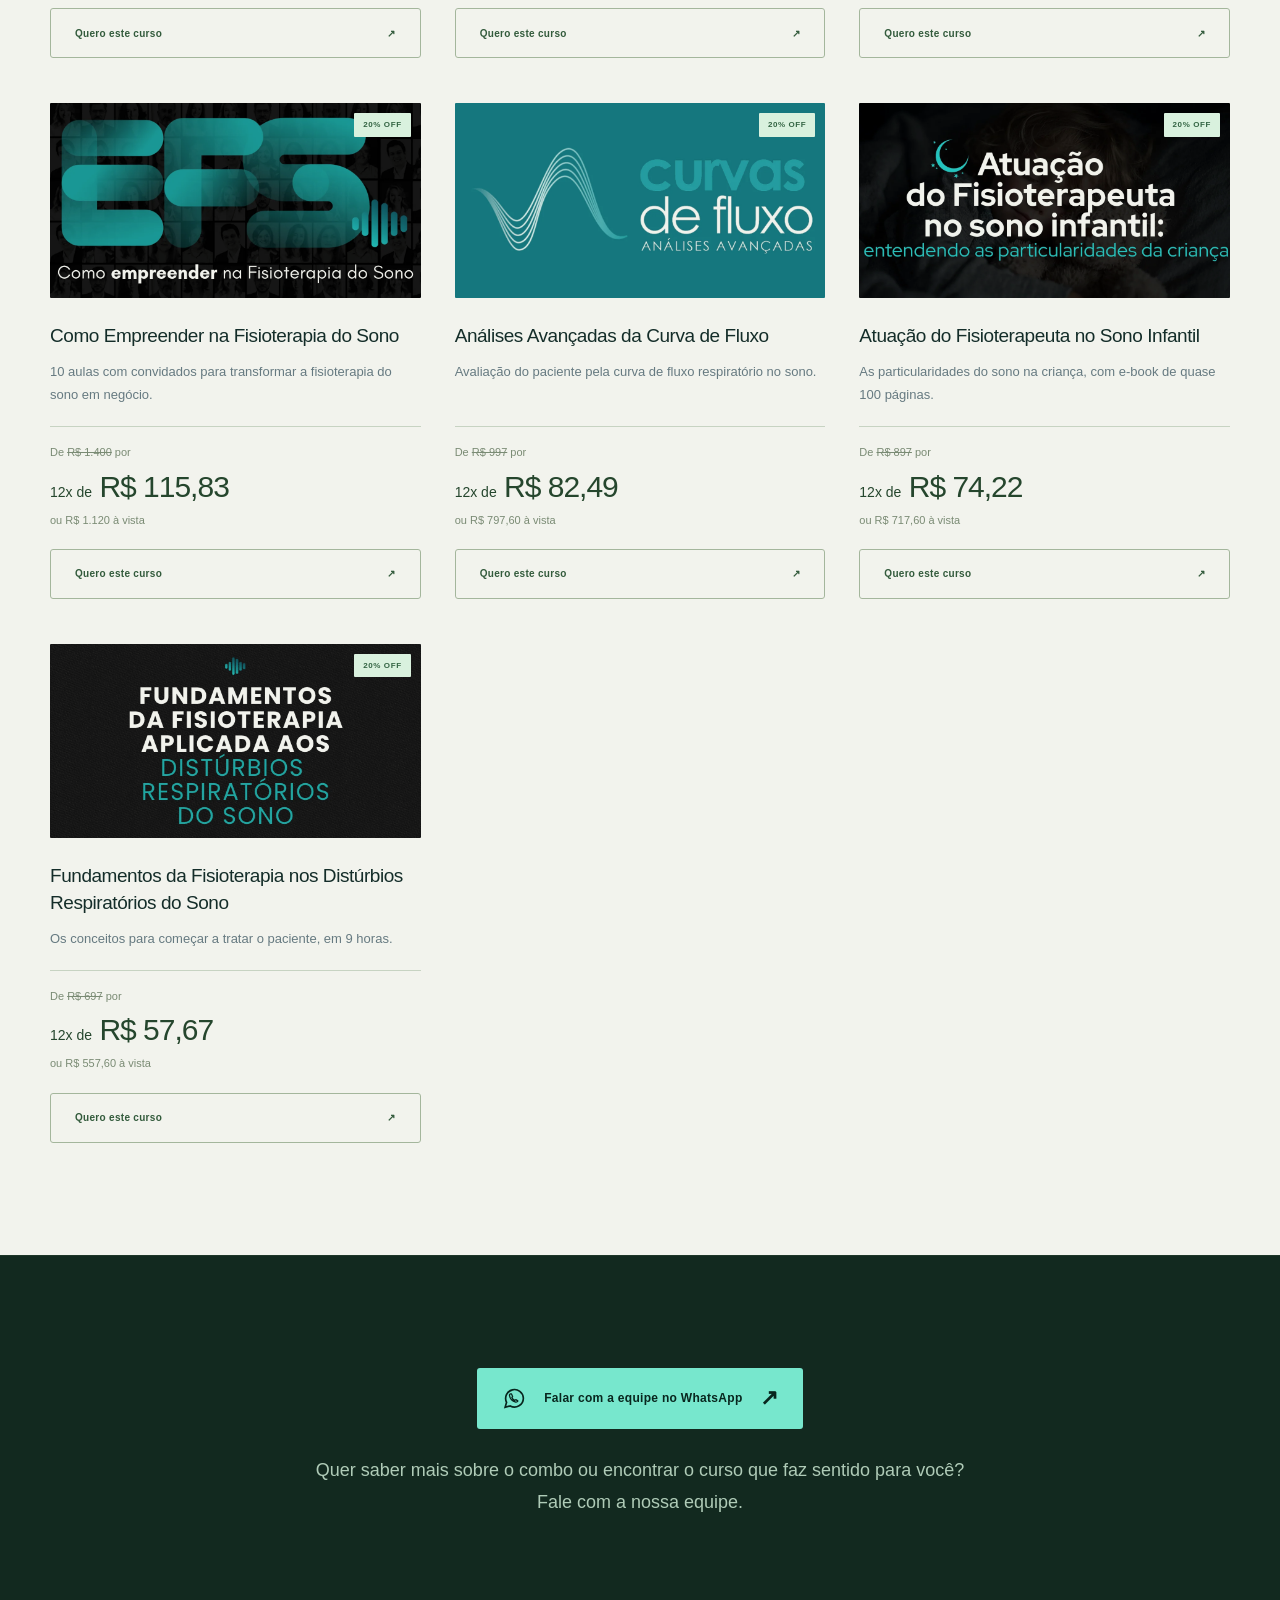
==== commit c7d9e20c: "Ativa checkout de Como Empreender" ====
--- a/index.html
+++ b/index.html
@@ -27,7 +27,7 @@
 <link rel="preload" as="image" href="assets/img/imagem-04.webp" fetchpriority="high">
 <link rel="stylesheet" href="base.css">
 <link rel="stylesheet" href="estilo.css?v=20261114-foto">
-<script src="config.js?v=20261115-checkouts" defer></script>
+<script src="config.js?v=20261115-checkouts-completos" defer></script>
 <script src="tracking.js?v=20261115-utms" defer></script>
 <script src="app.js?v=20261115-checkouts" defer></script>
 </head><body>
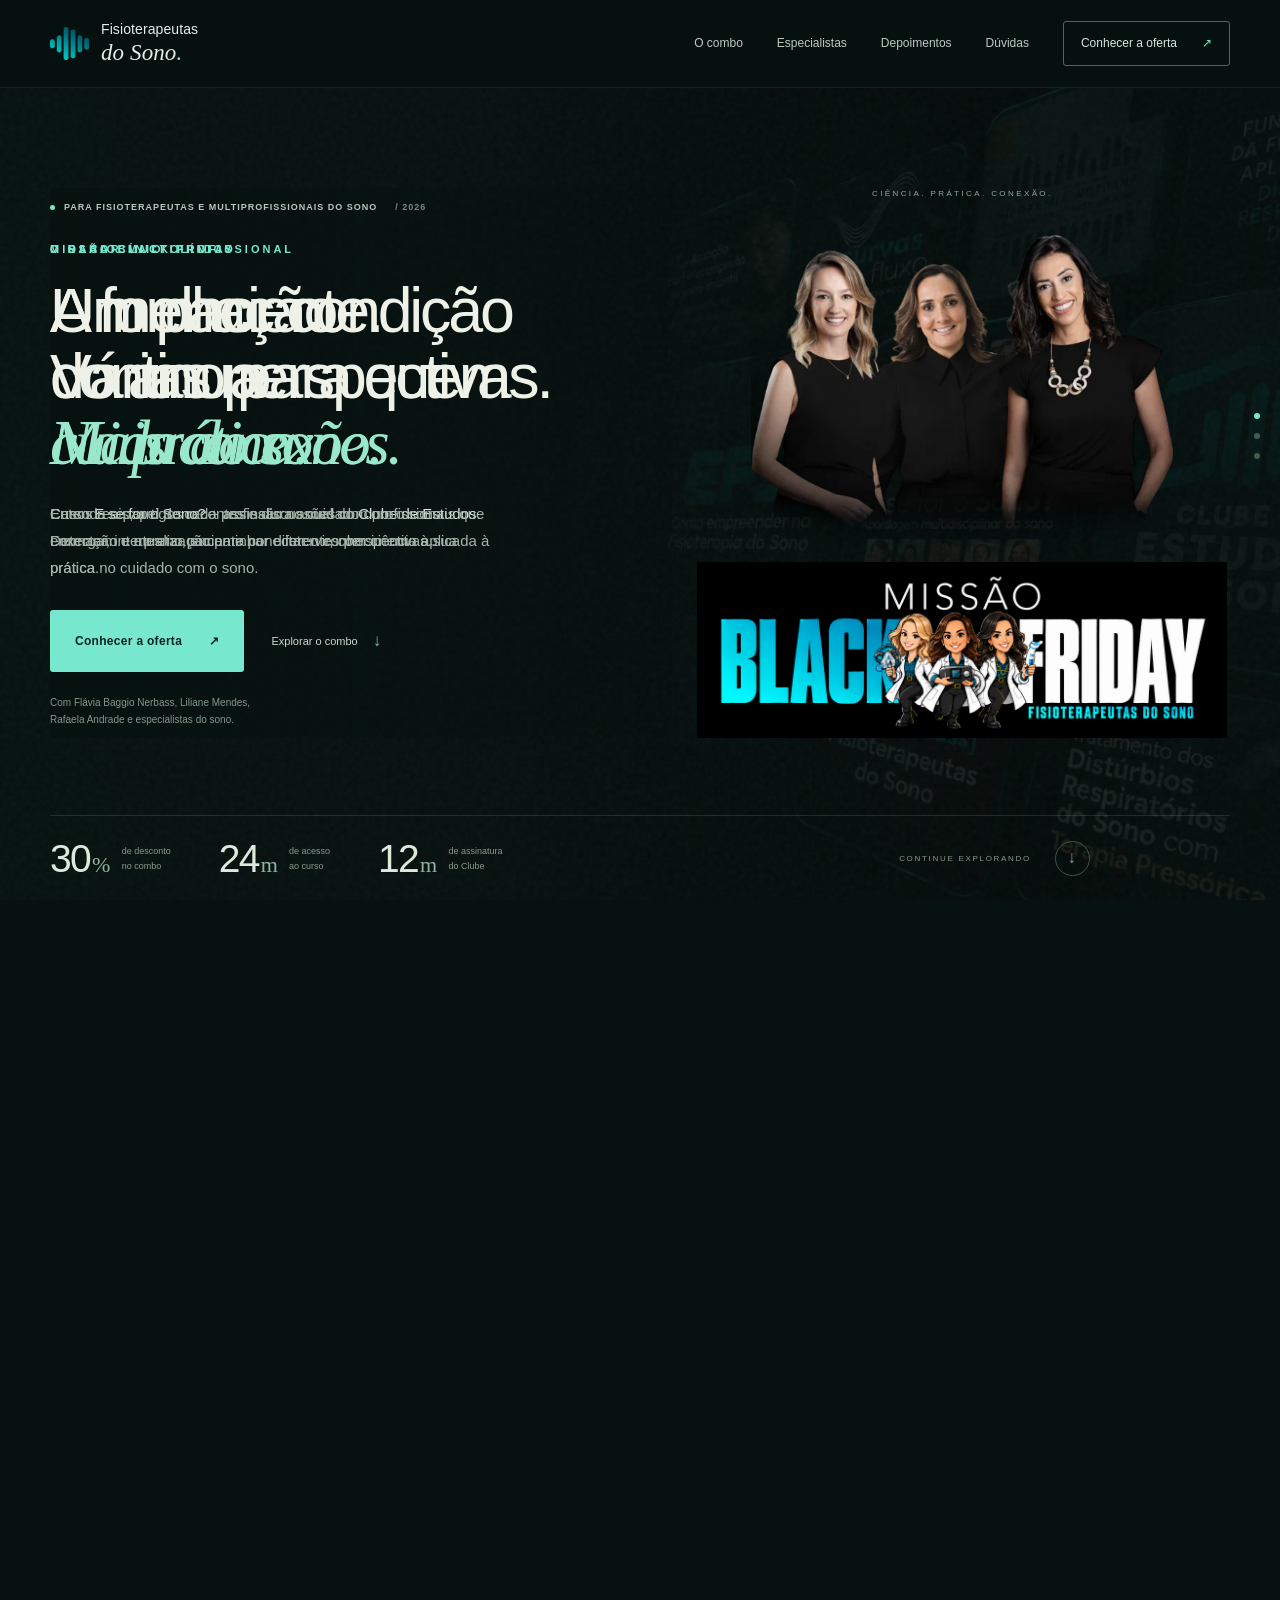
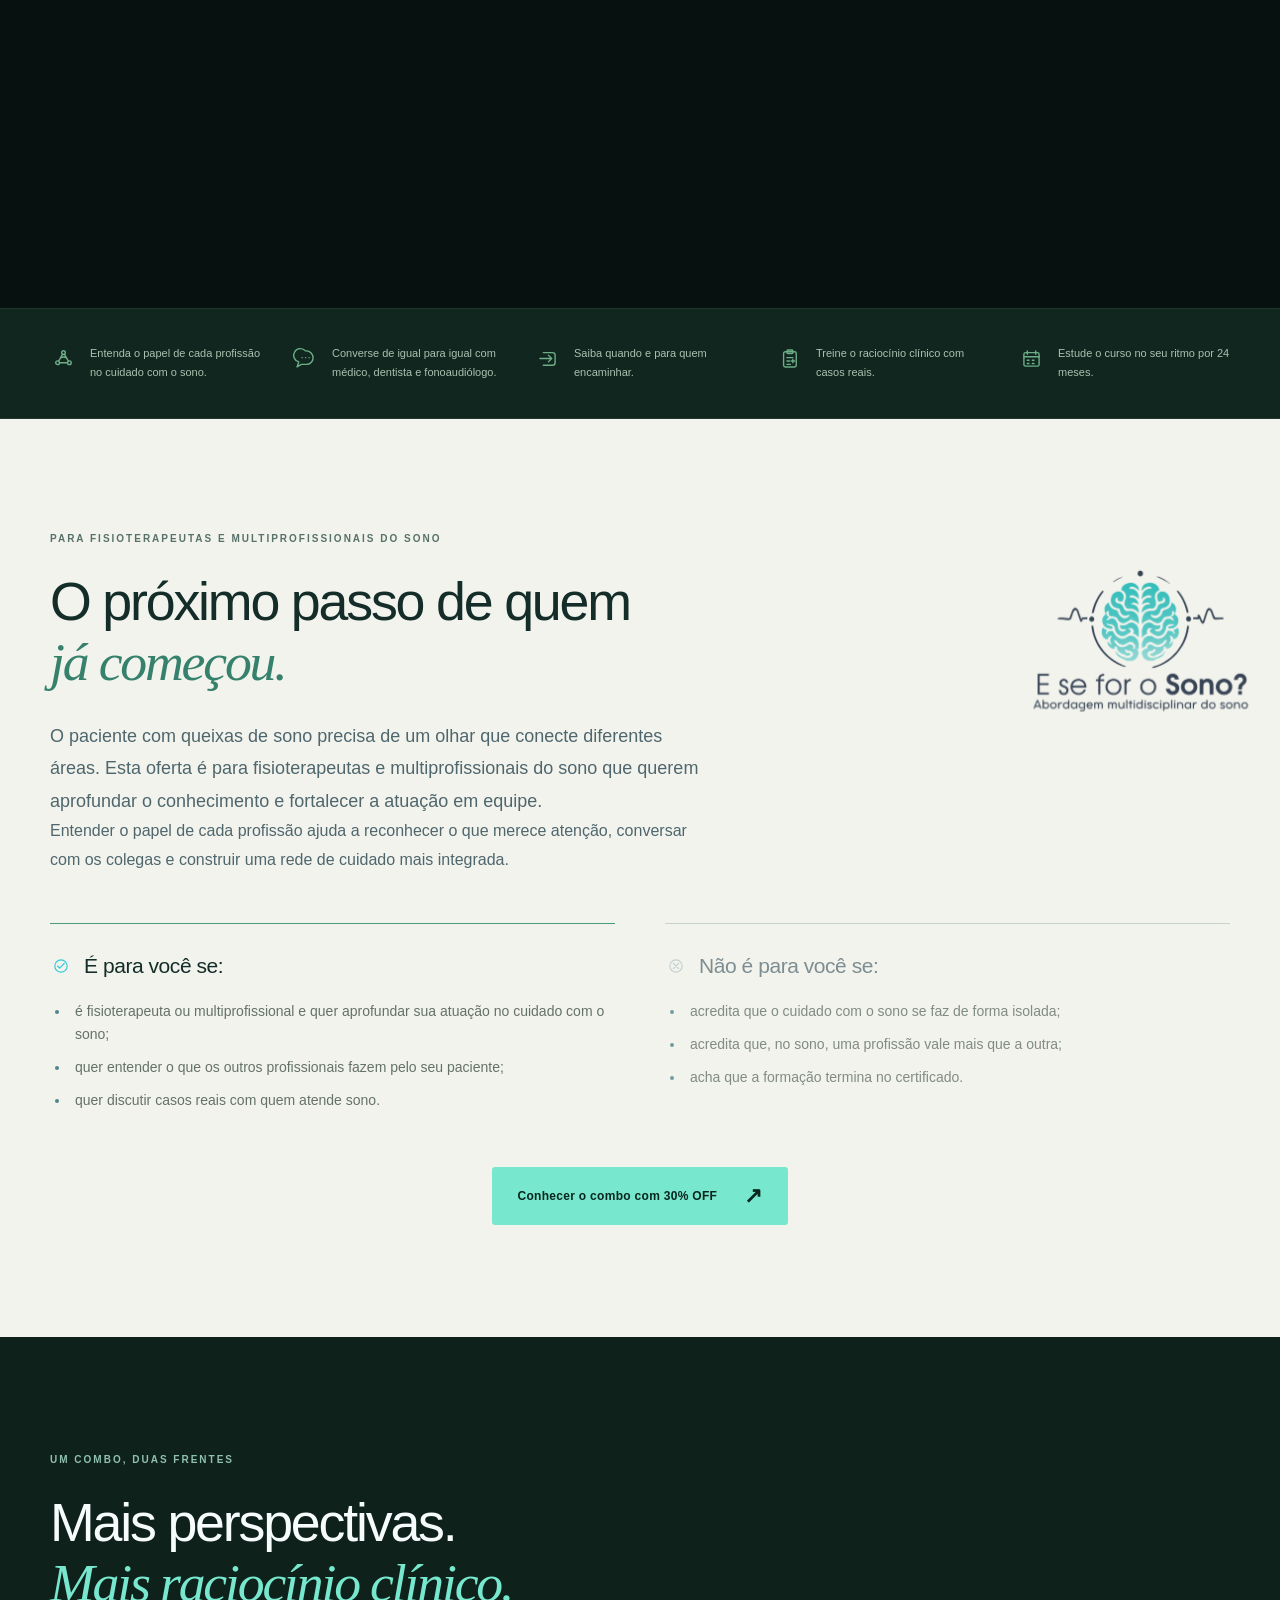
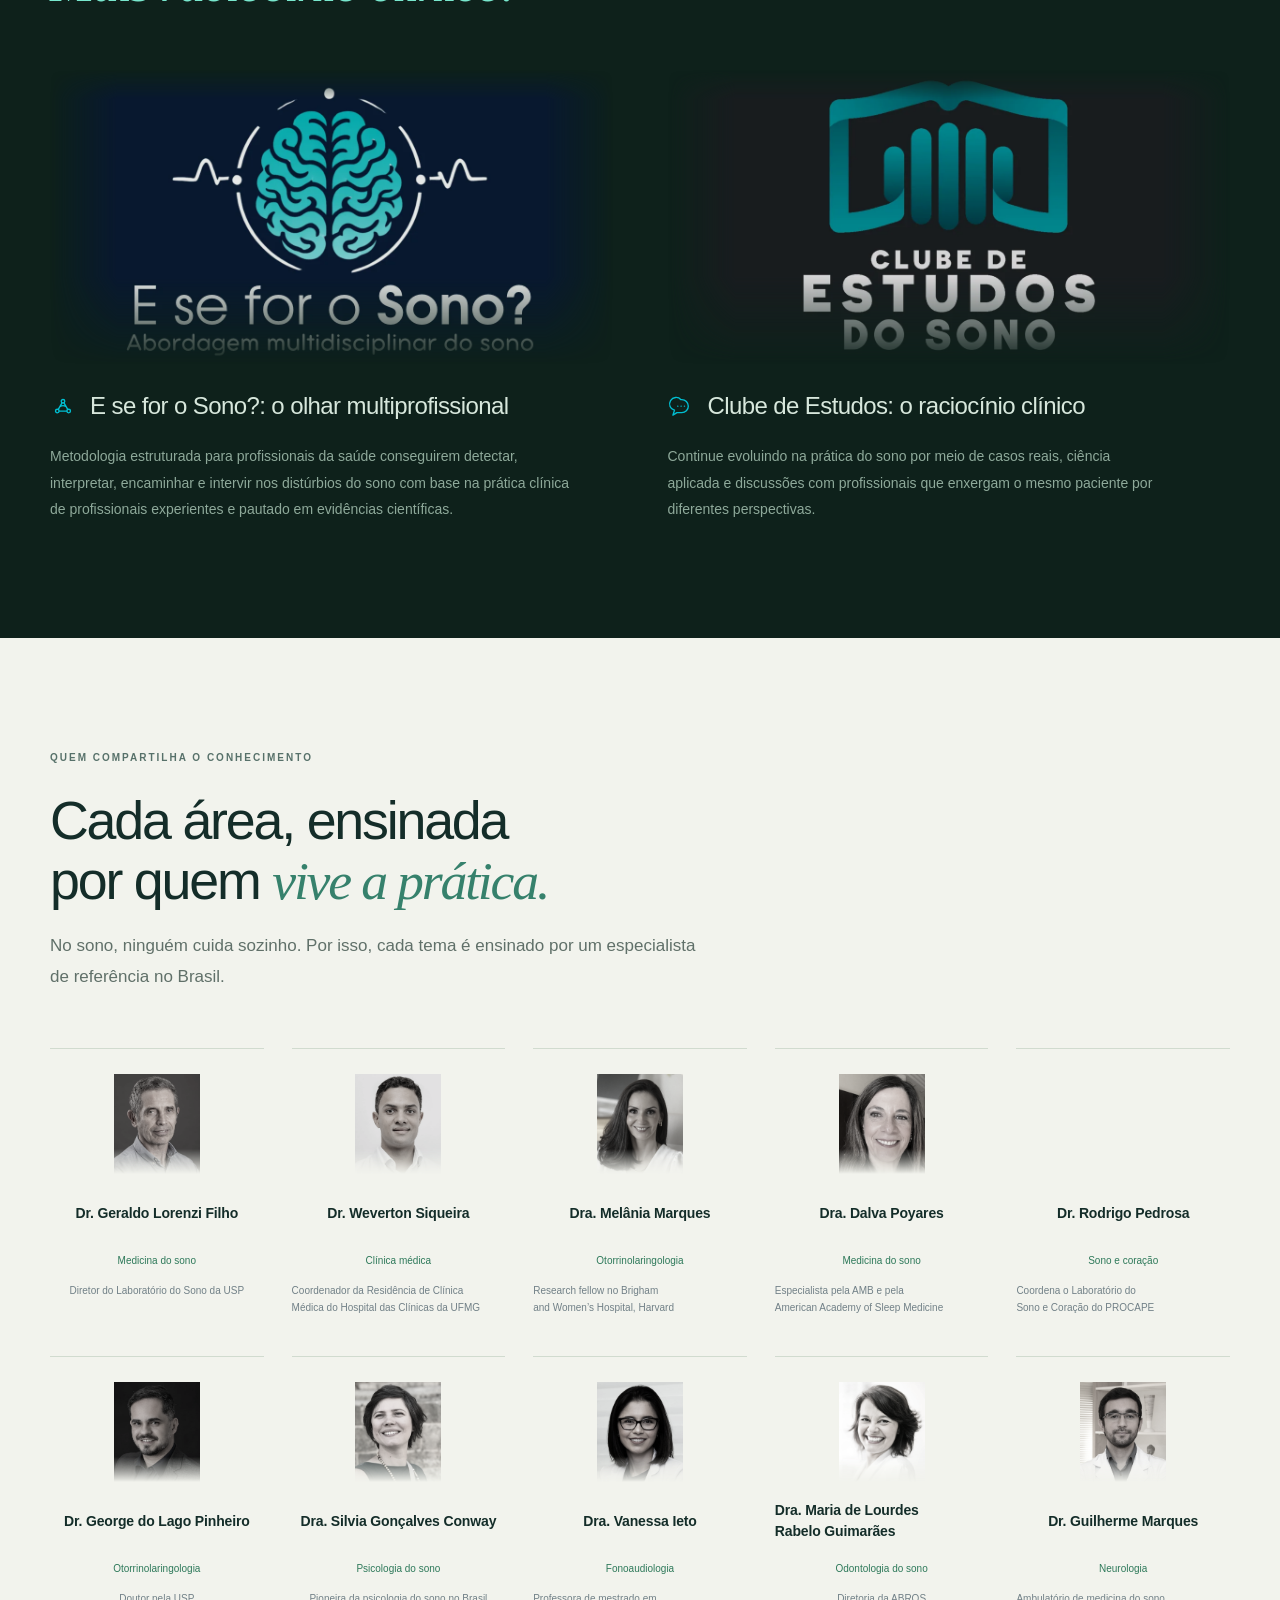
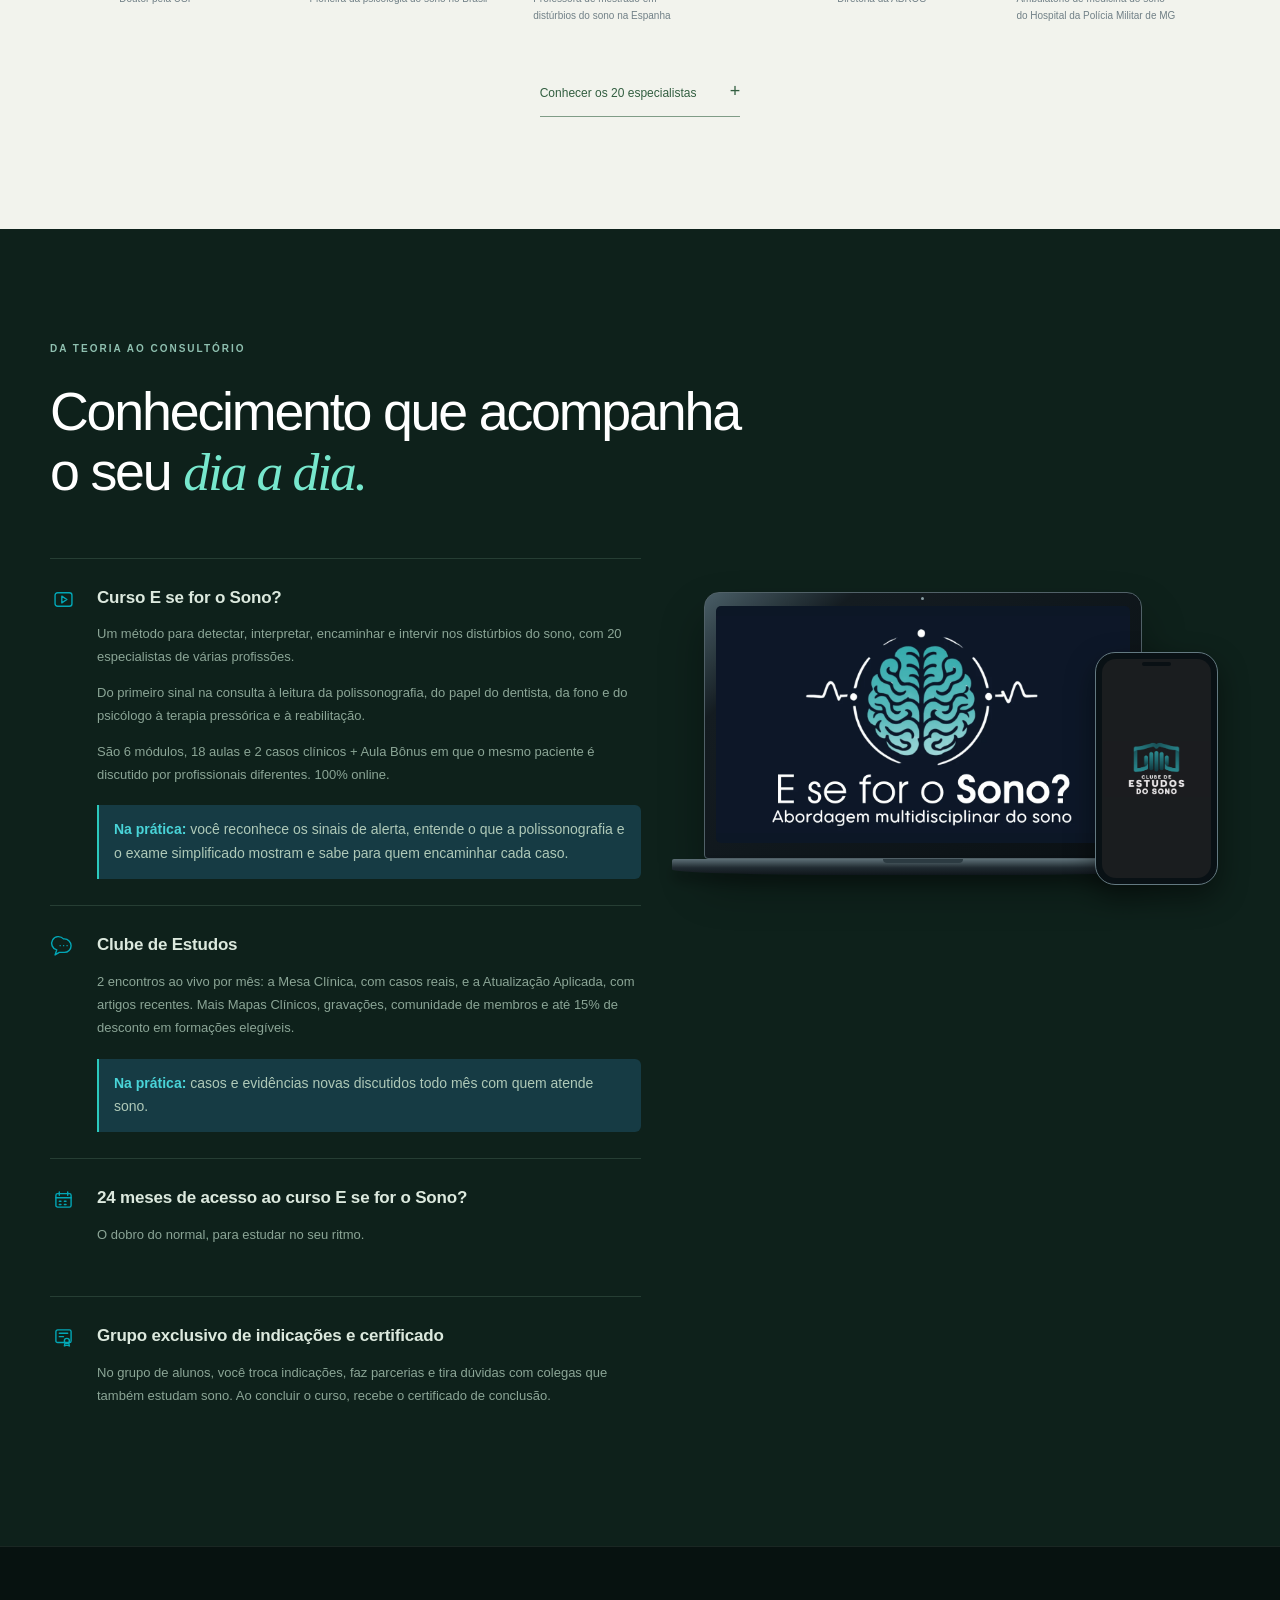
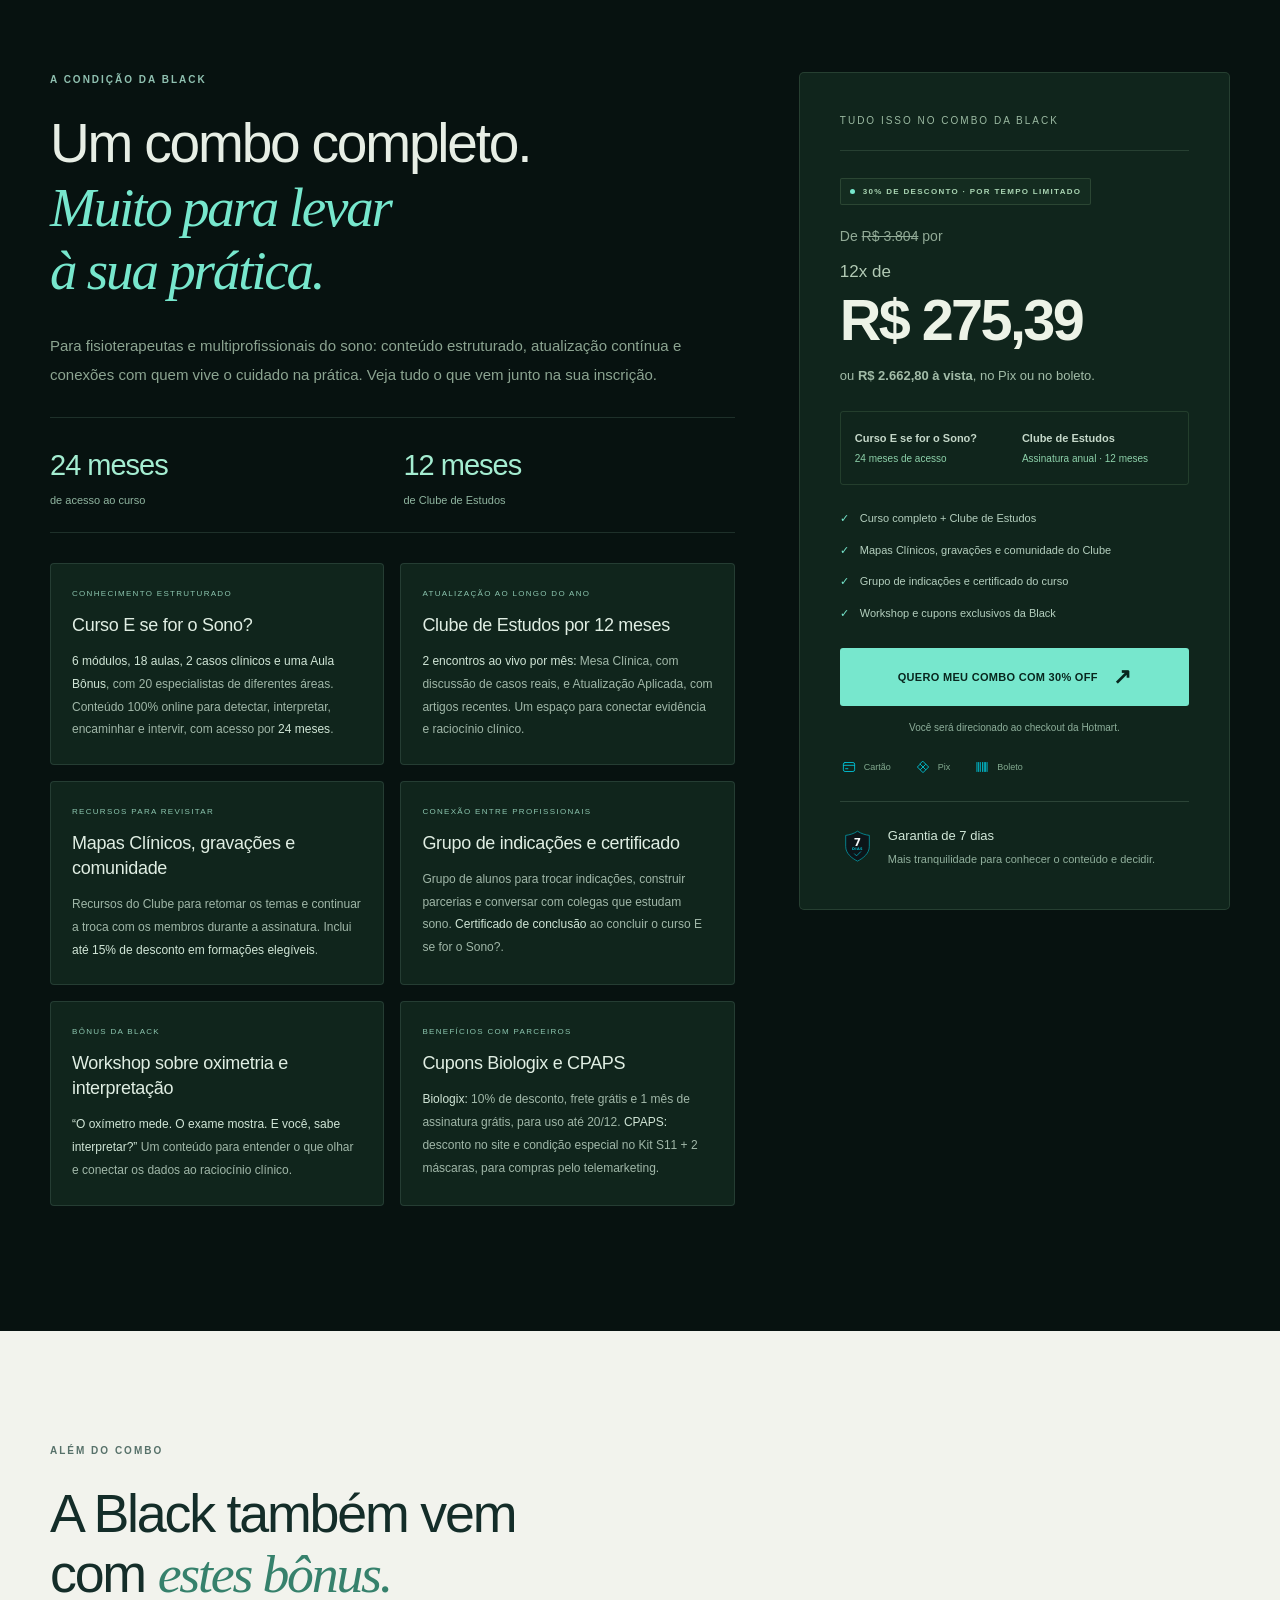
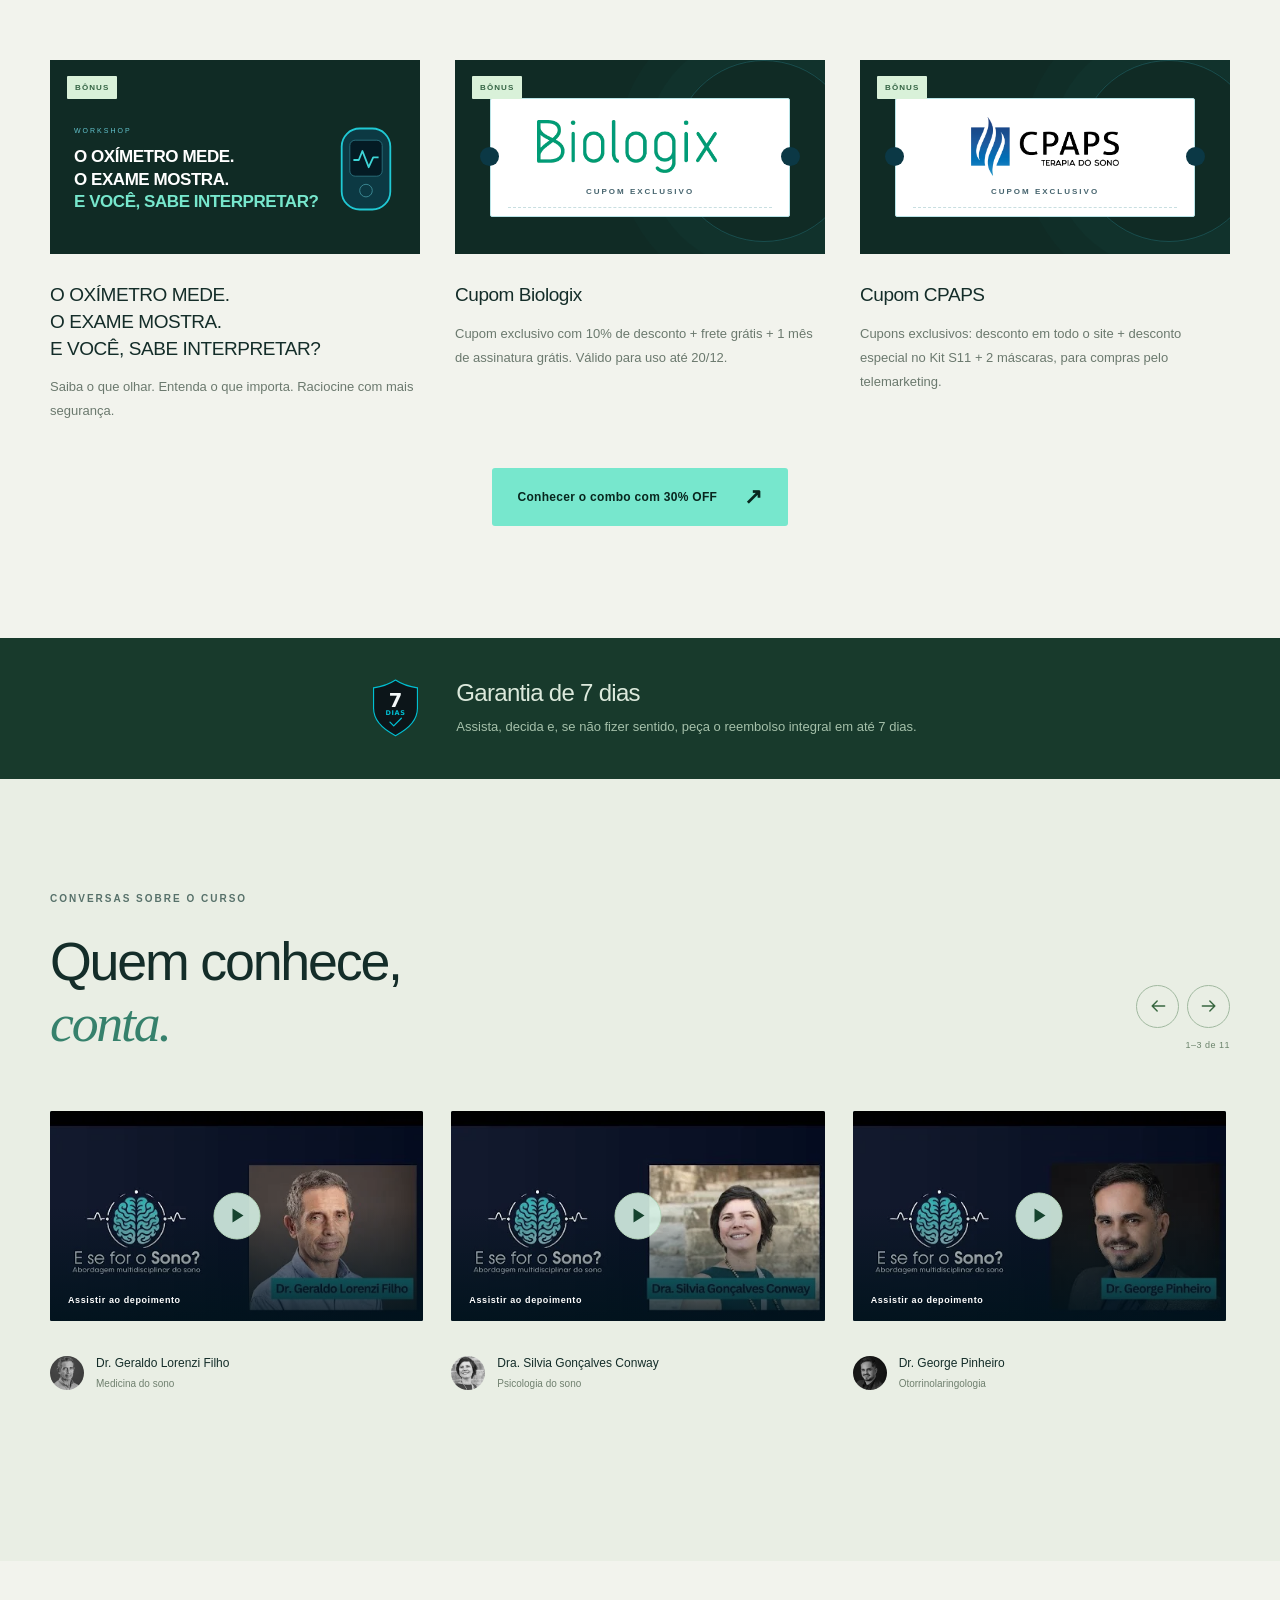
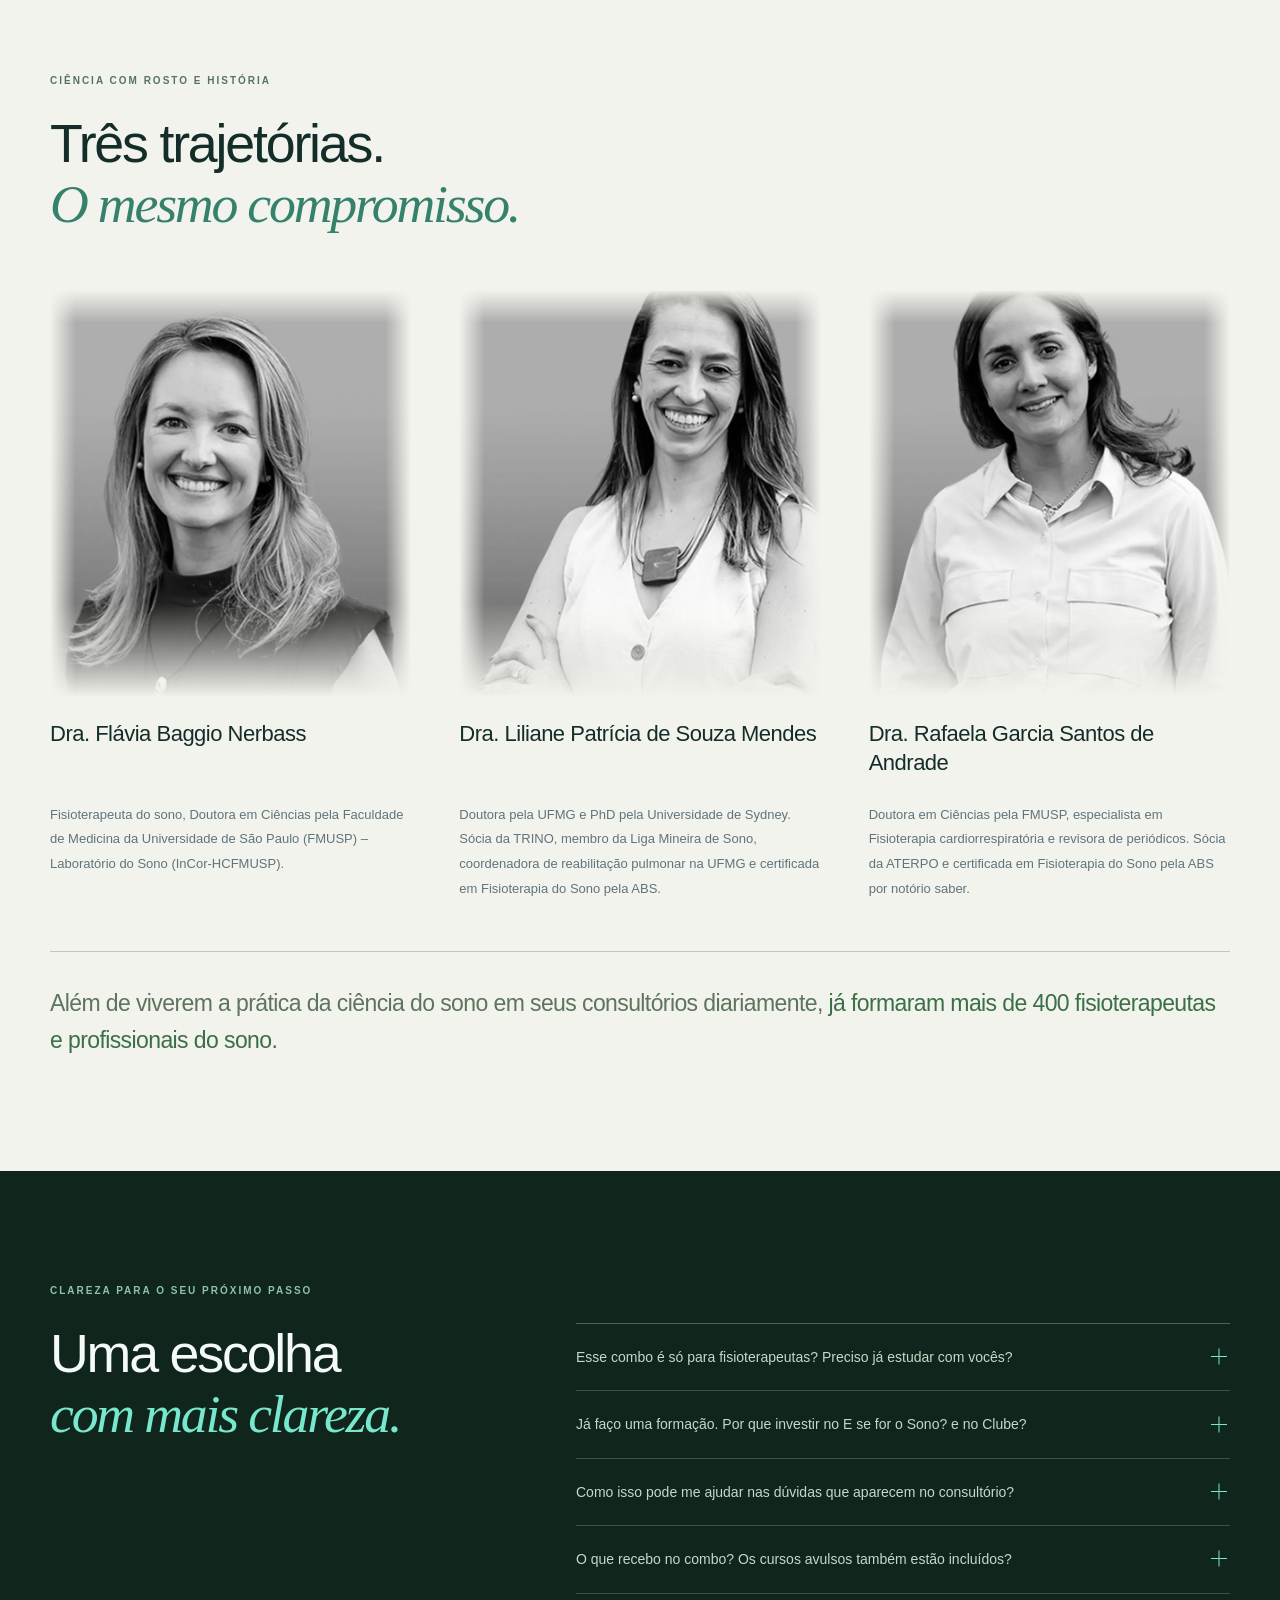
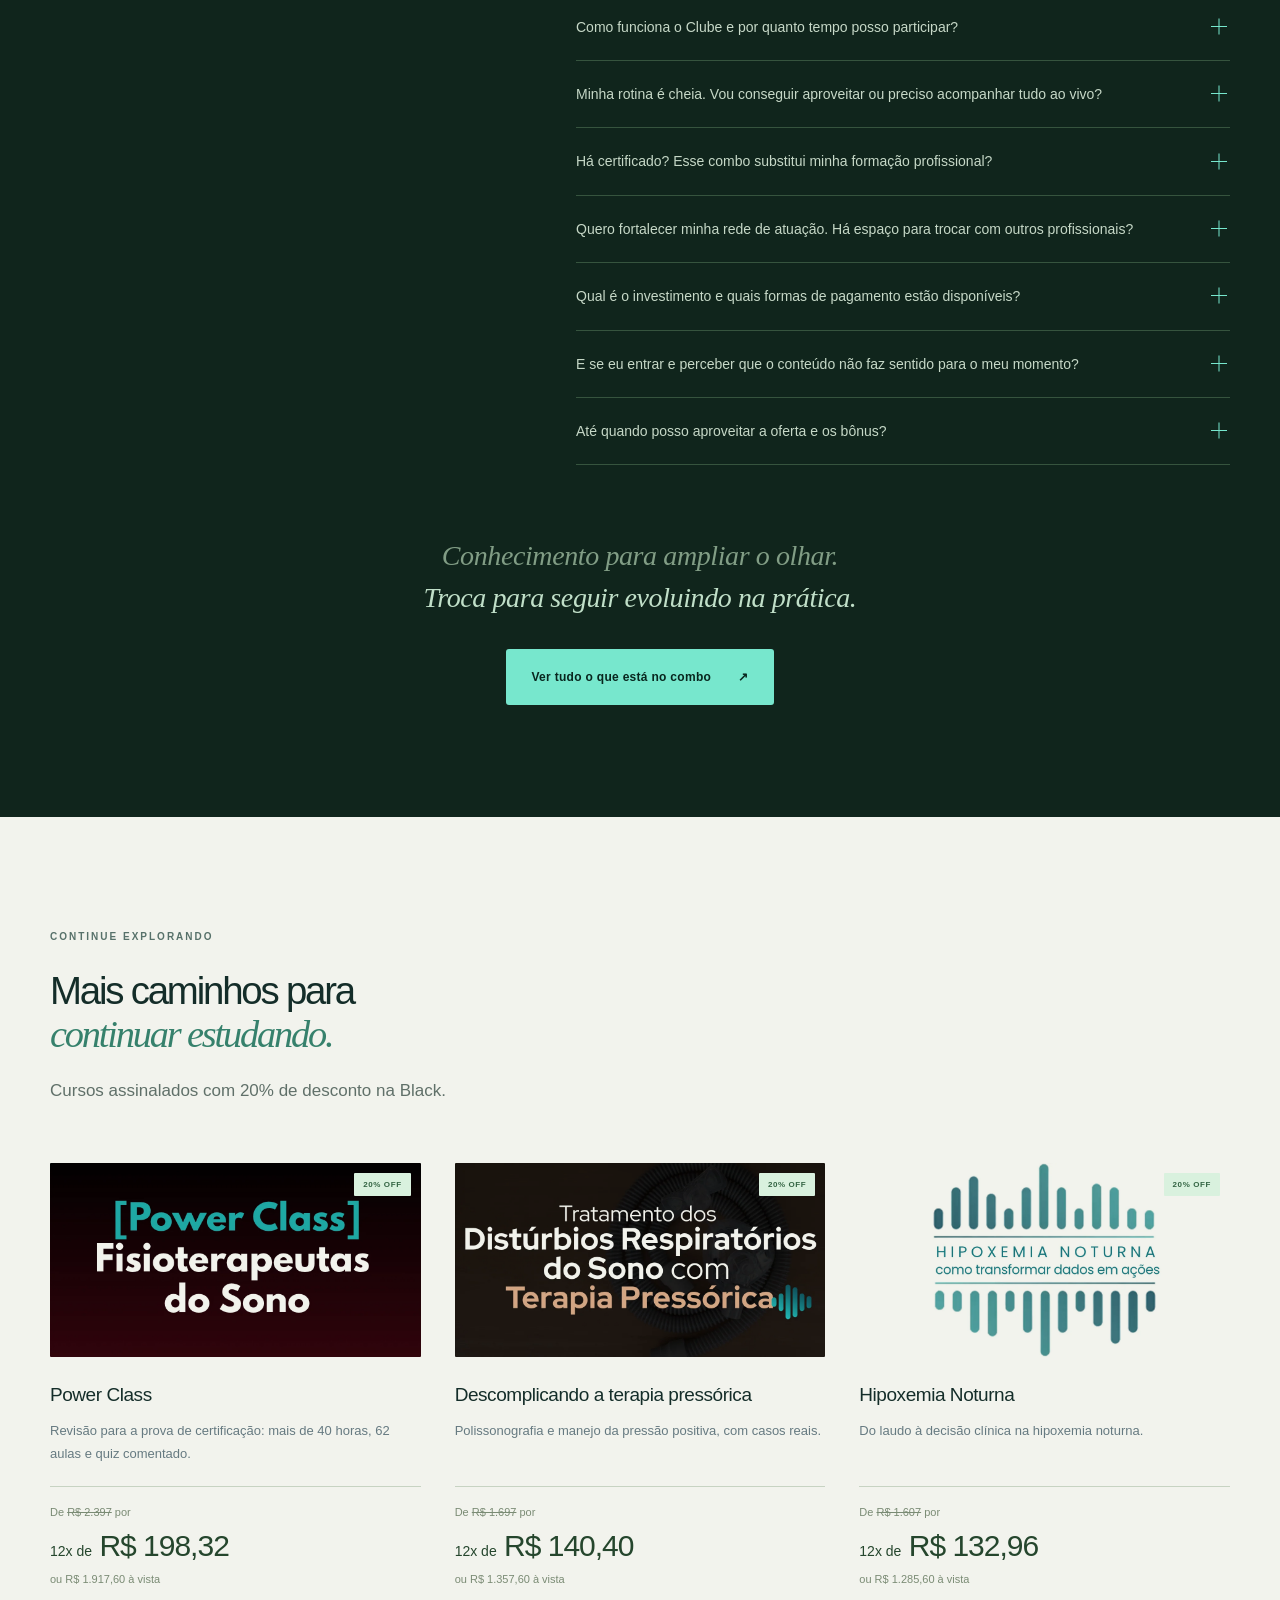
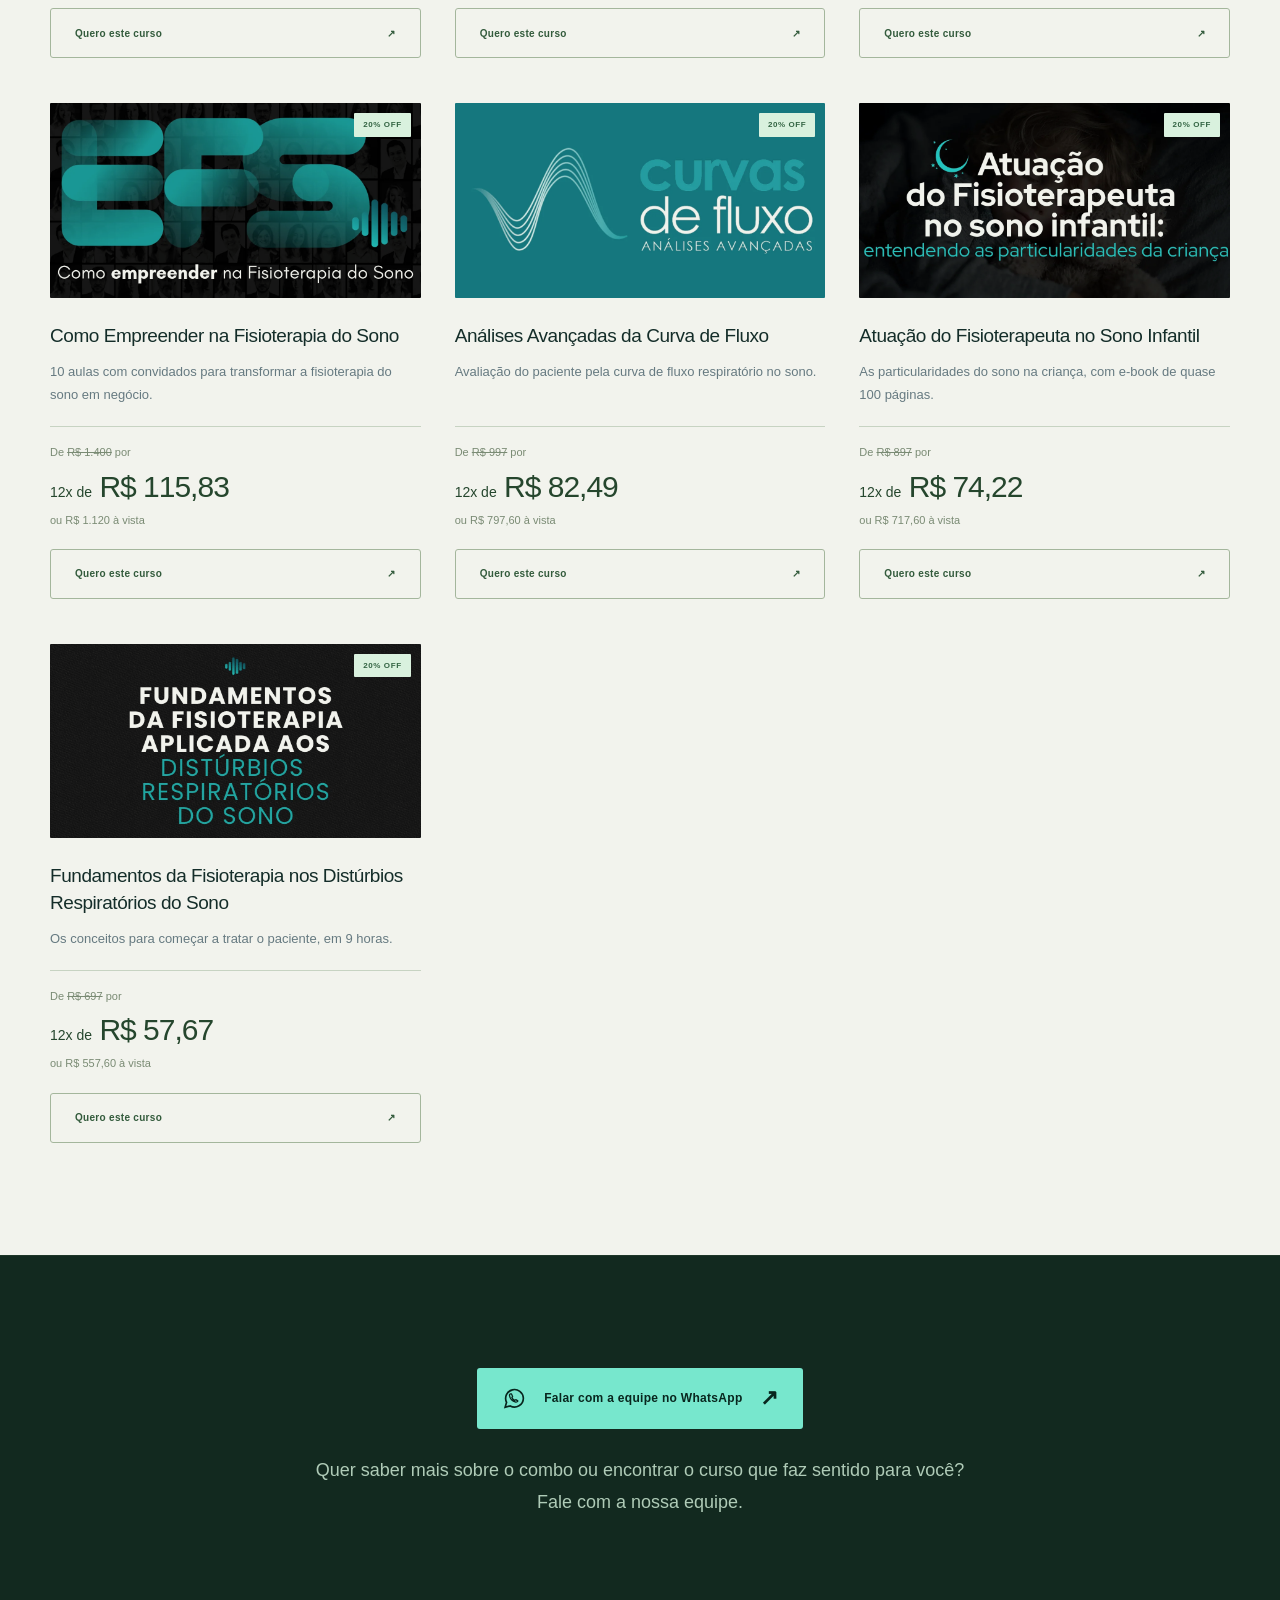
==== commit bc30d684: "Instala Microsoft Clarity nas tres paginas da campanha" ====
--- a/index.html
+++ b/index.html
@@ -10,6 +10,15 @@
 'https://www.googletagmanager.com/gtm.js?id='+i+dl;f.parentNode.insertBefore(j,f);
 })(window,document,'script','dataLayer','GTM-TF9PPGQC');</script>
 <!-- End Google Tag Manager -->
+<!-- Microsoft Clarity -->
+<script type="text/javascript">
+(function(c,l,a,r,i,t,y){
+    c[a]=c[a]||function(){(c[a].q=c[a].q||[]).push(arguments)};
+    t=l.createElement(r);t.async=1;t.src="https://www.clarity.ms/tag/"+i;
+    y=l.getElementsByTagName(r)[0];y.parentNode.insertBefore(t,y);
+})(window,document,"clarity","script","zepiqkv9ne");
+</script>
+<!-- End Microsoft Clarity -->
 <meta name="viewport" content="width=device-width, initial-scale=1">
 <meta name="color-scheme" content="light dark">
 <meta name="description" content="Black Friday para fisioterapeutas e multiprofissionais do sono: curso E se for o Sono? com 24 meses de acesso + Clube de Estudos por 12 meses, bônus e 30% de desconto.">
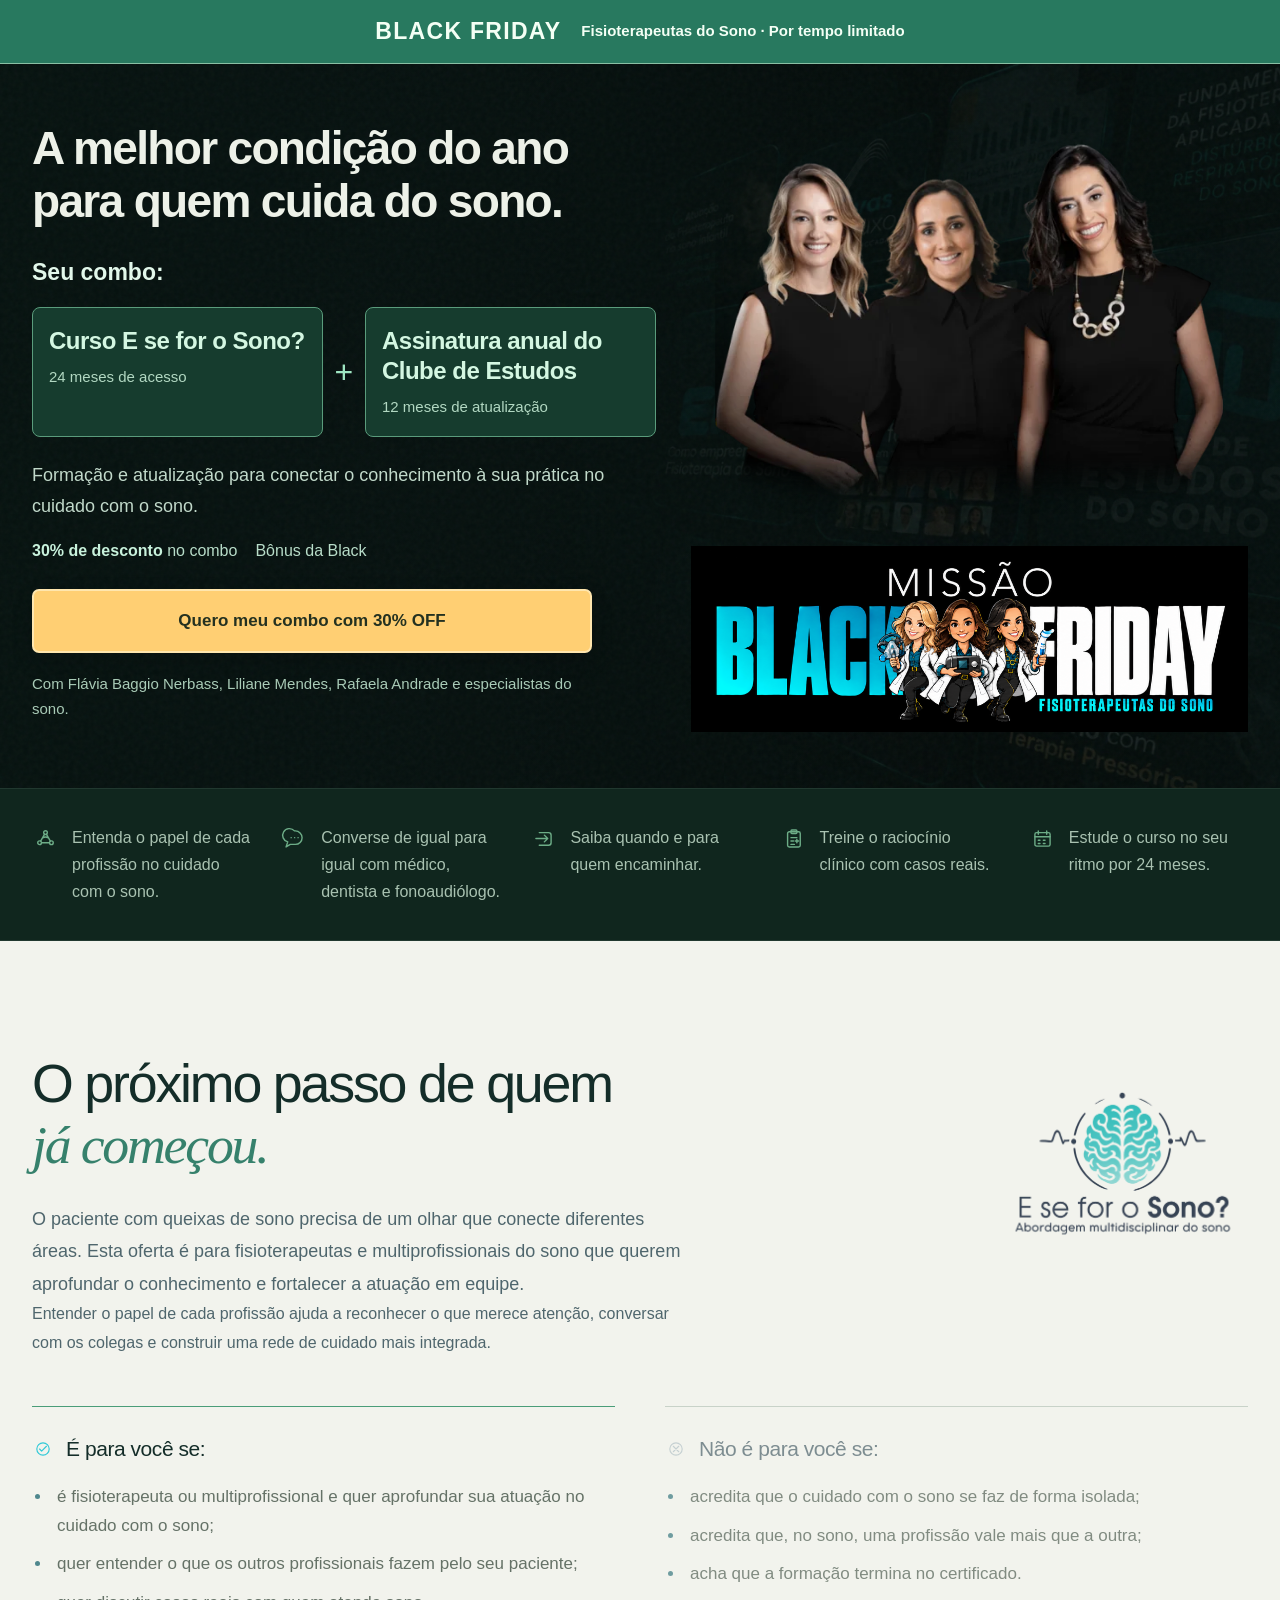
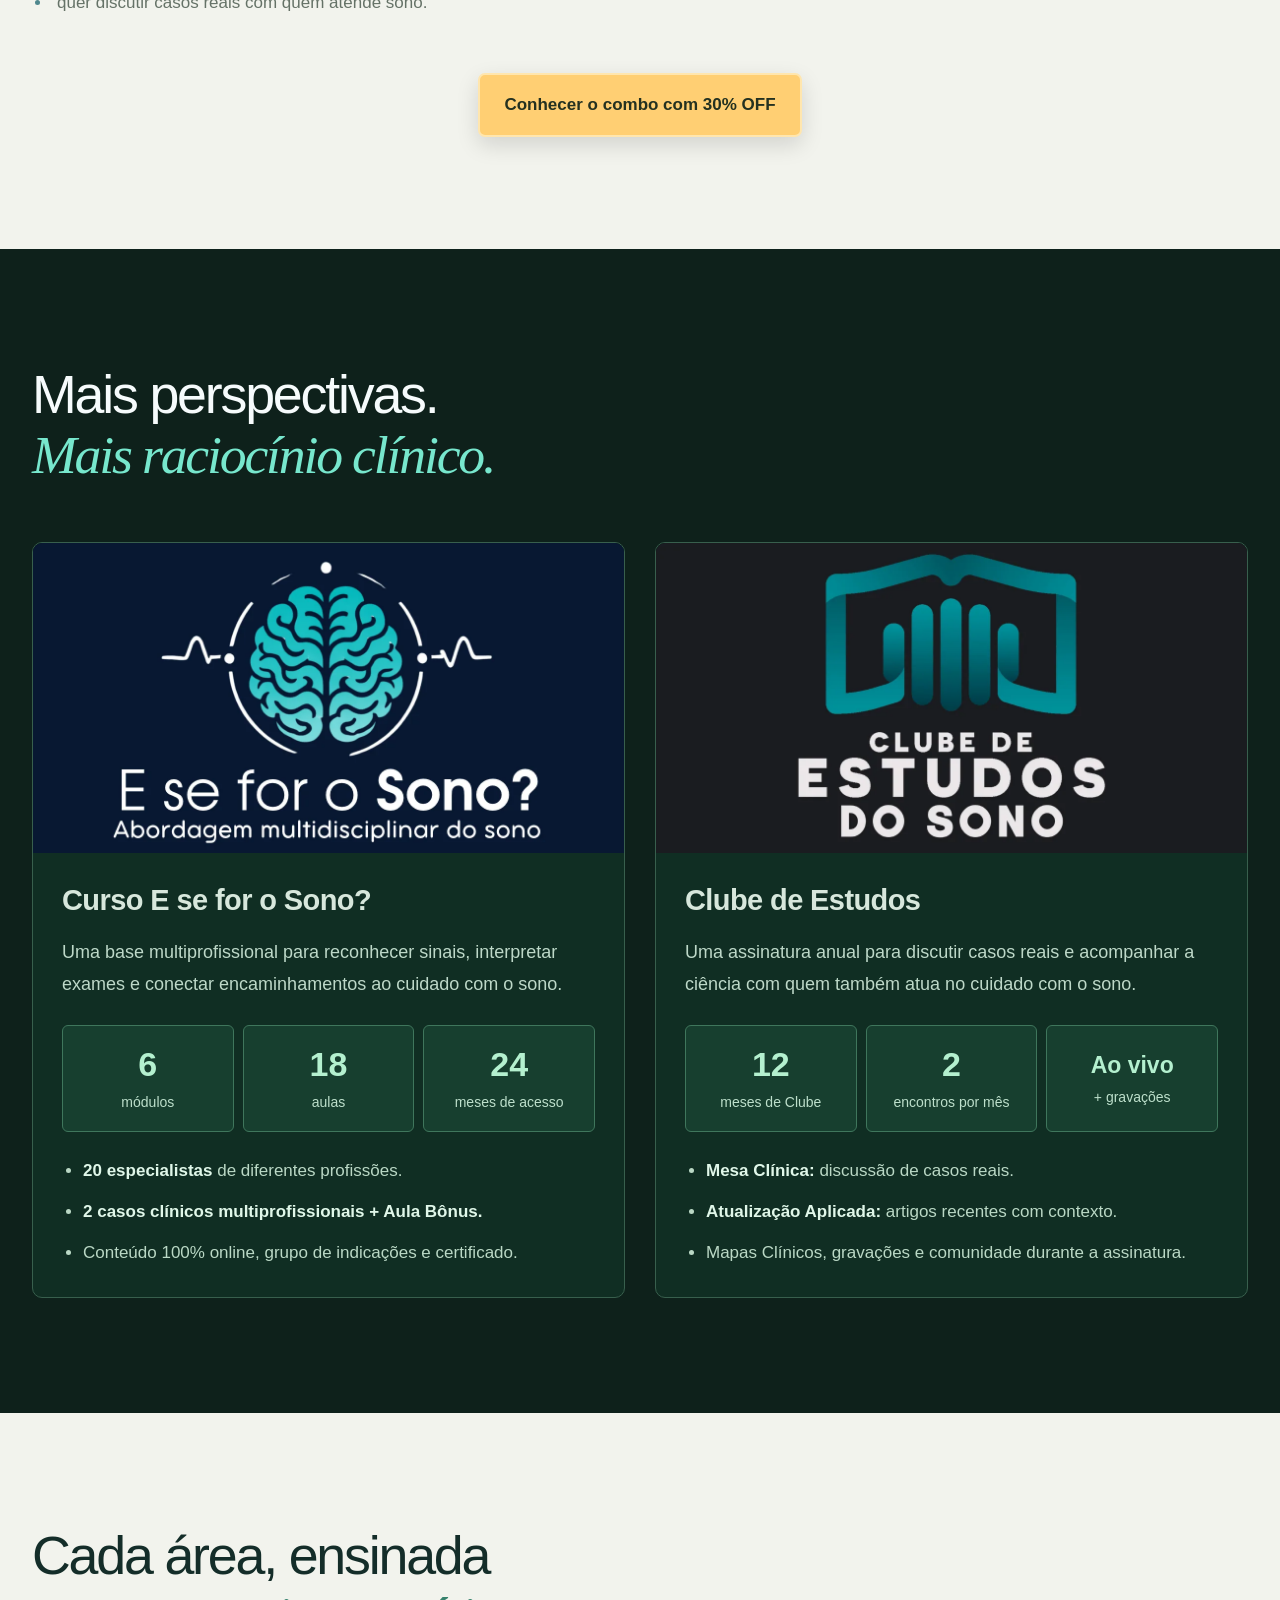
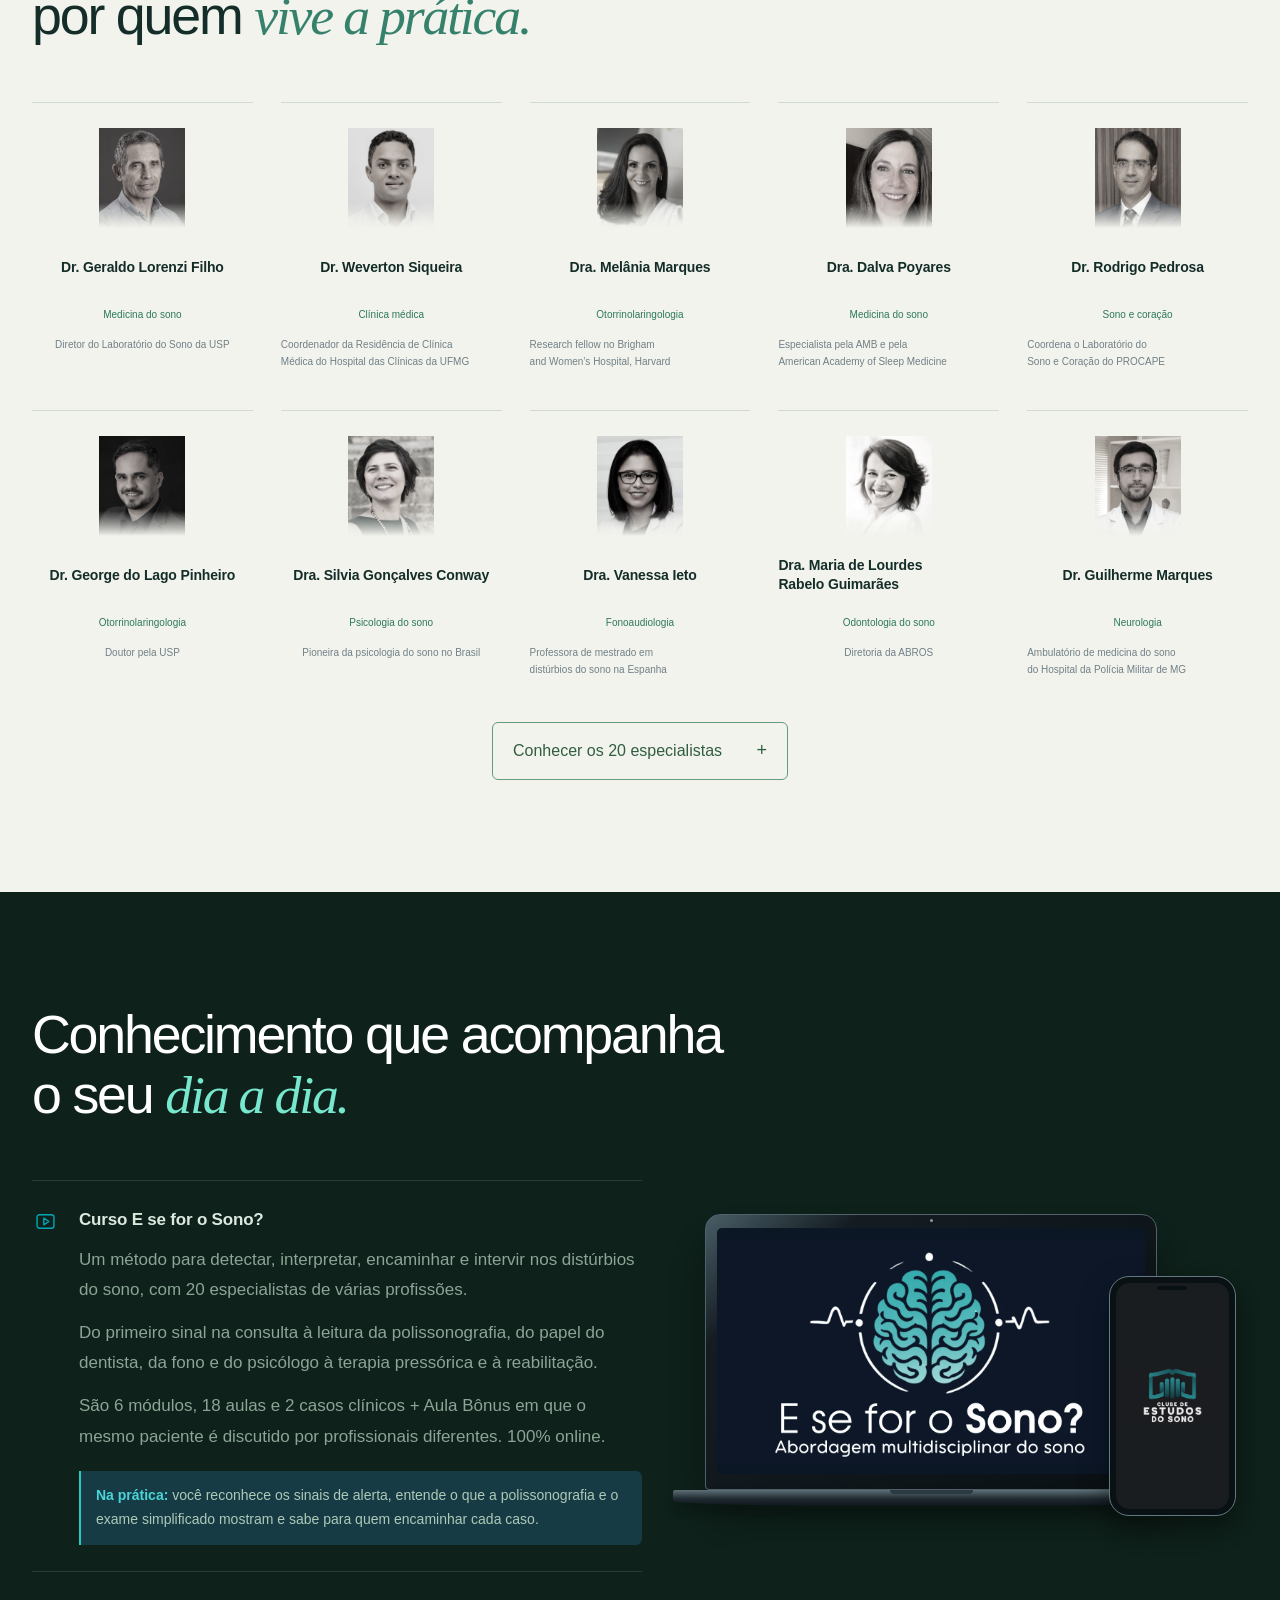
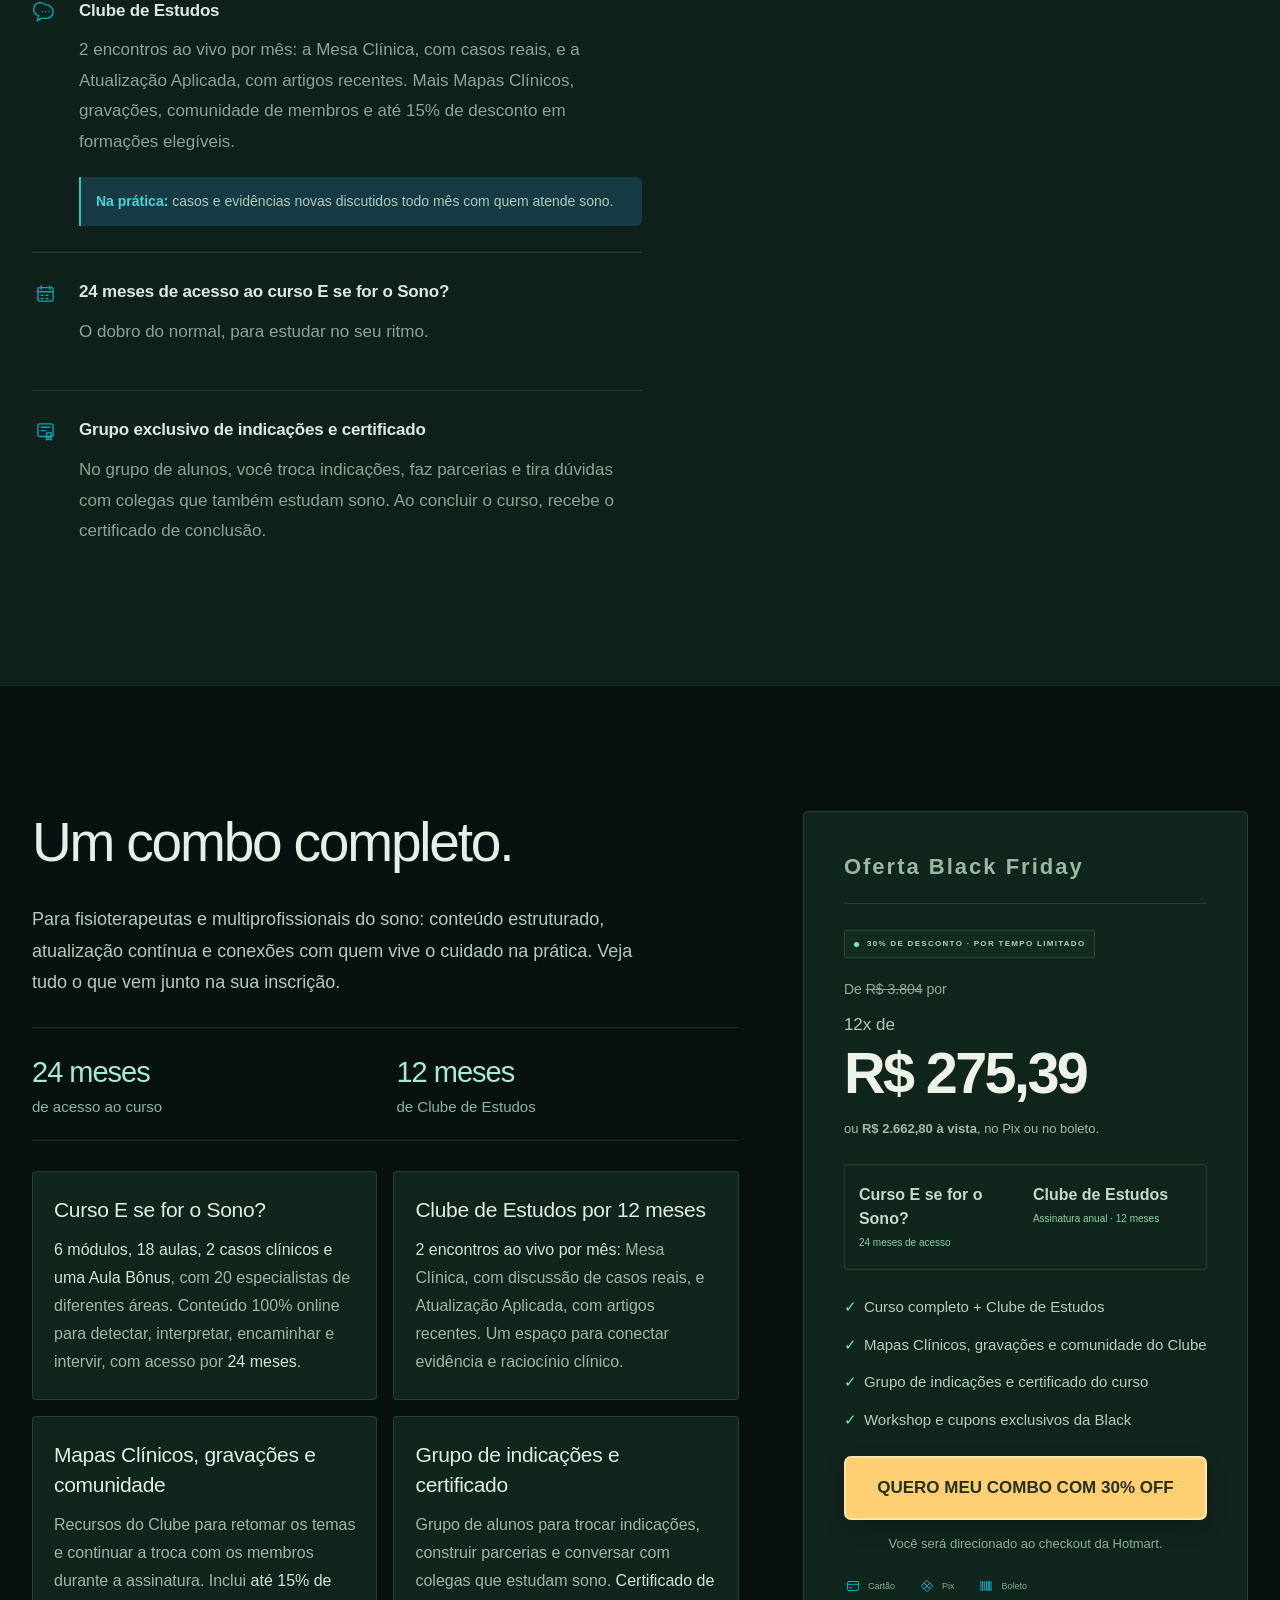
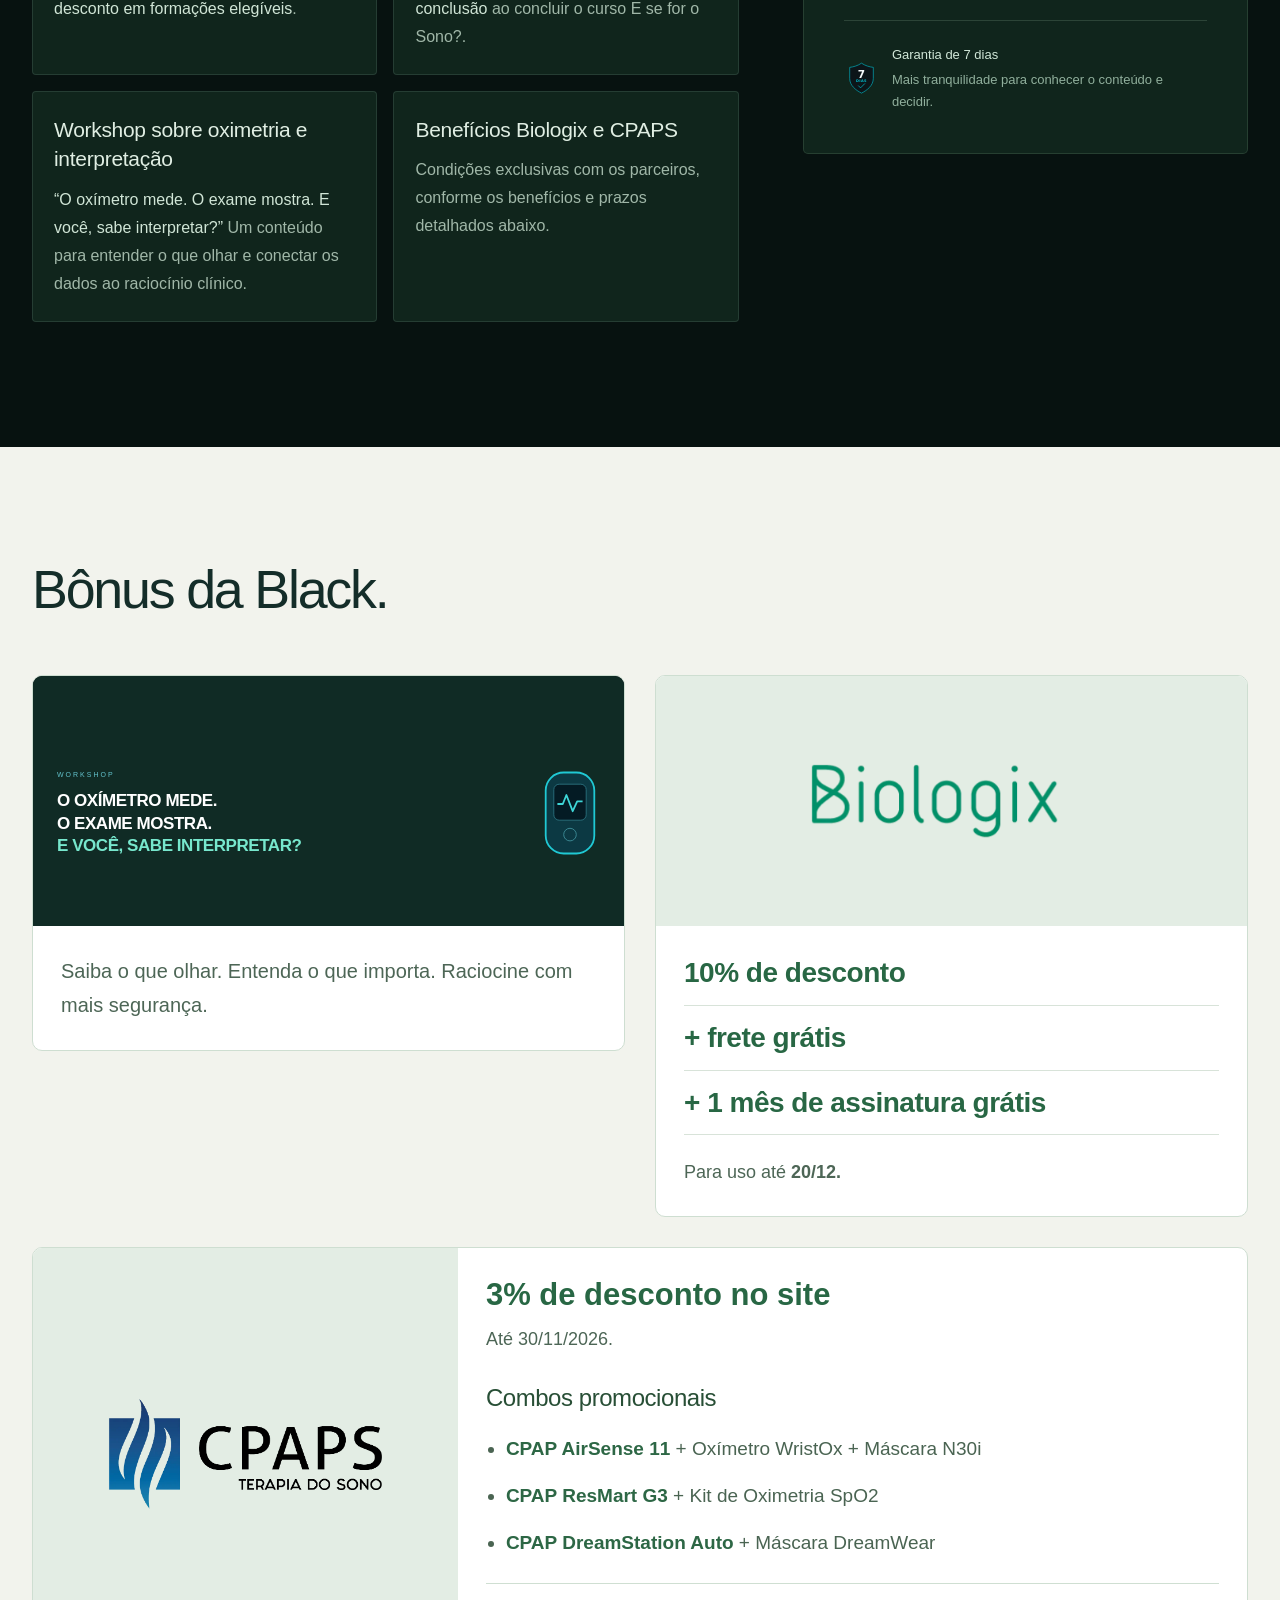
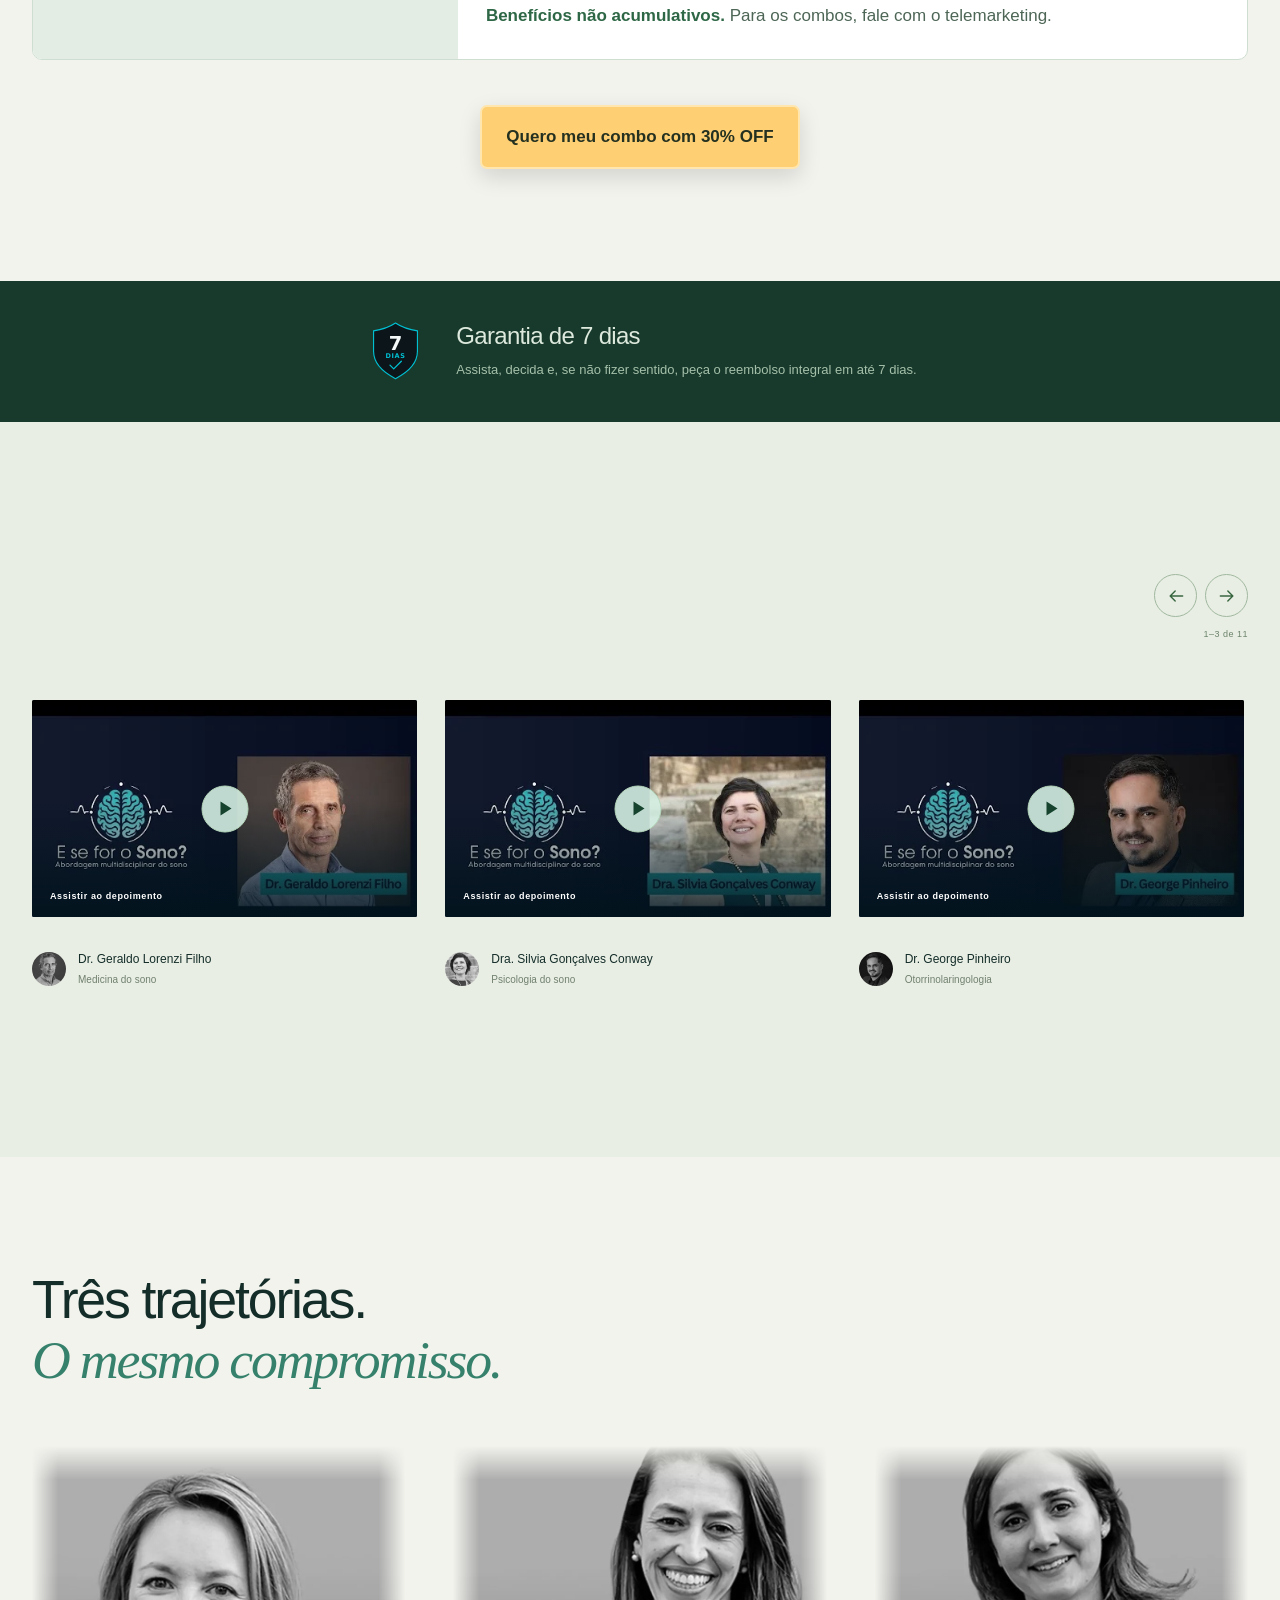
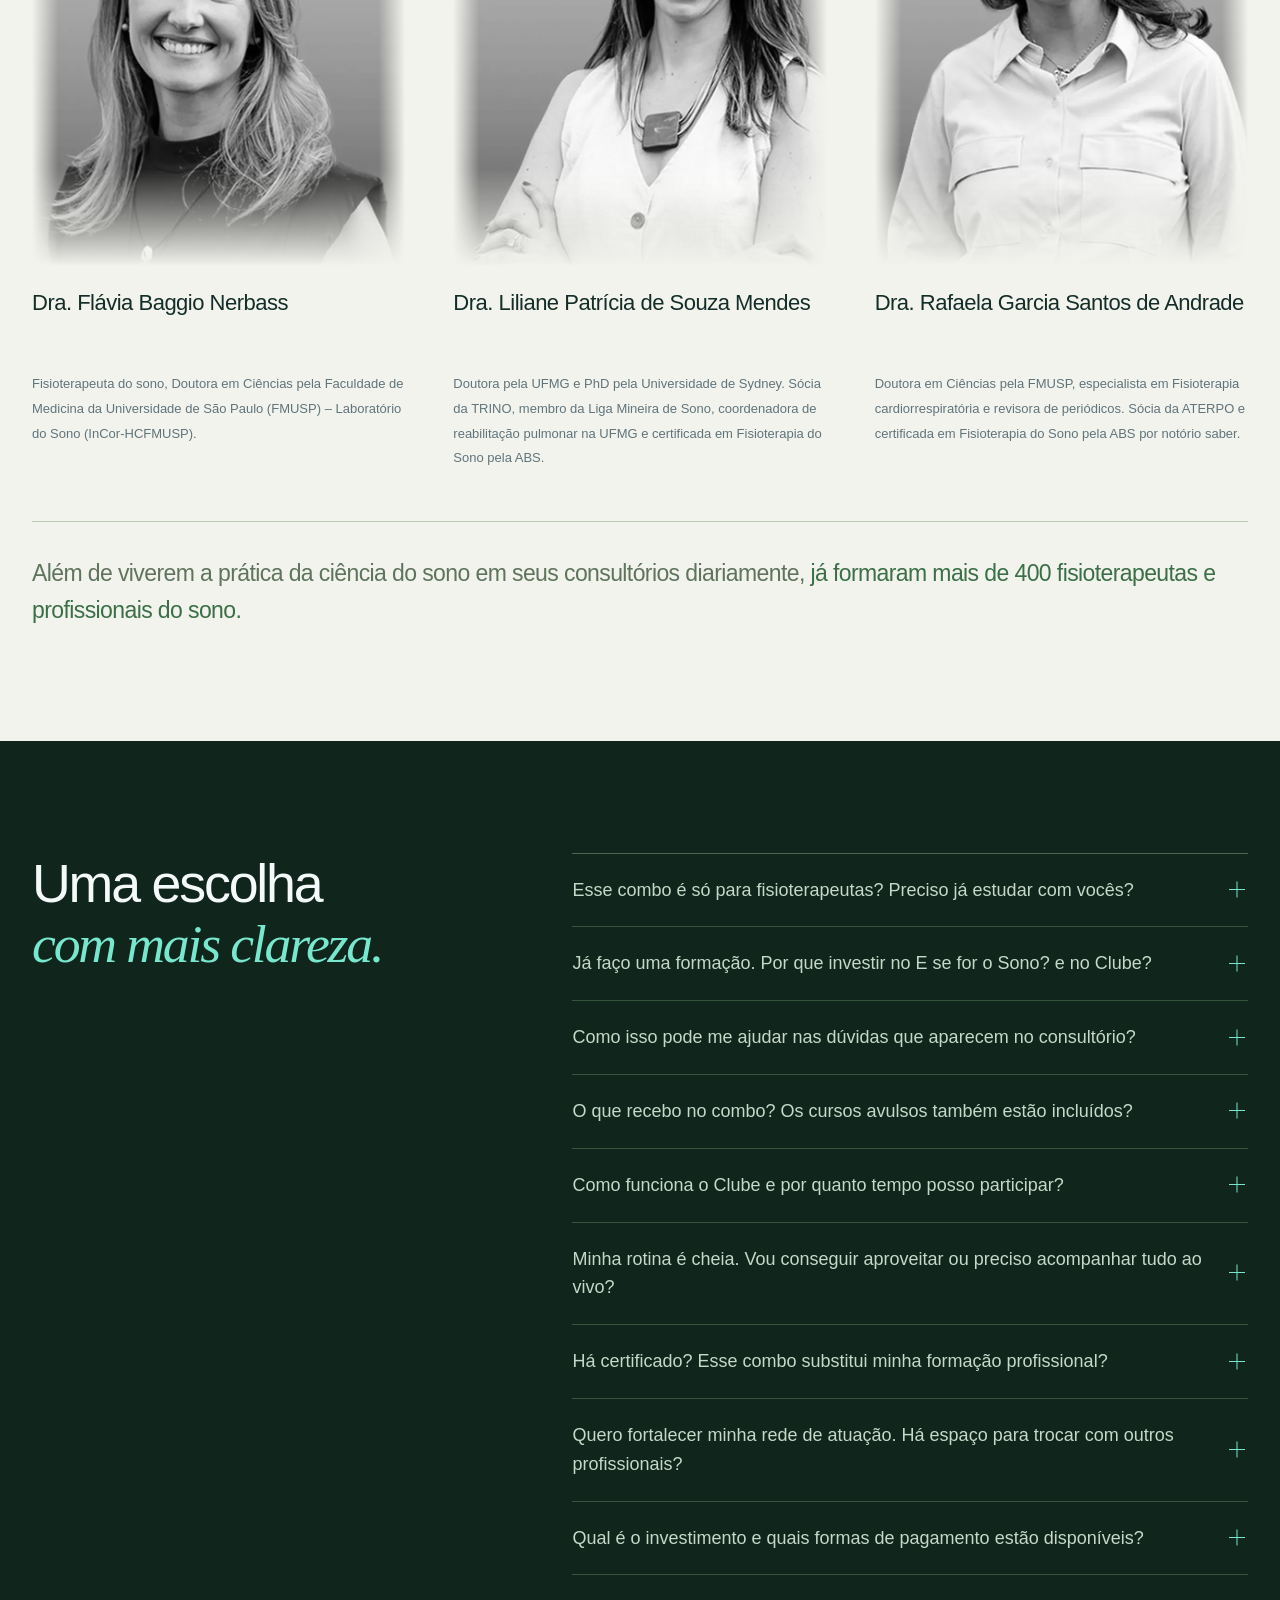
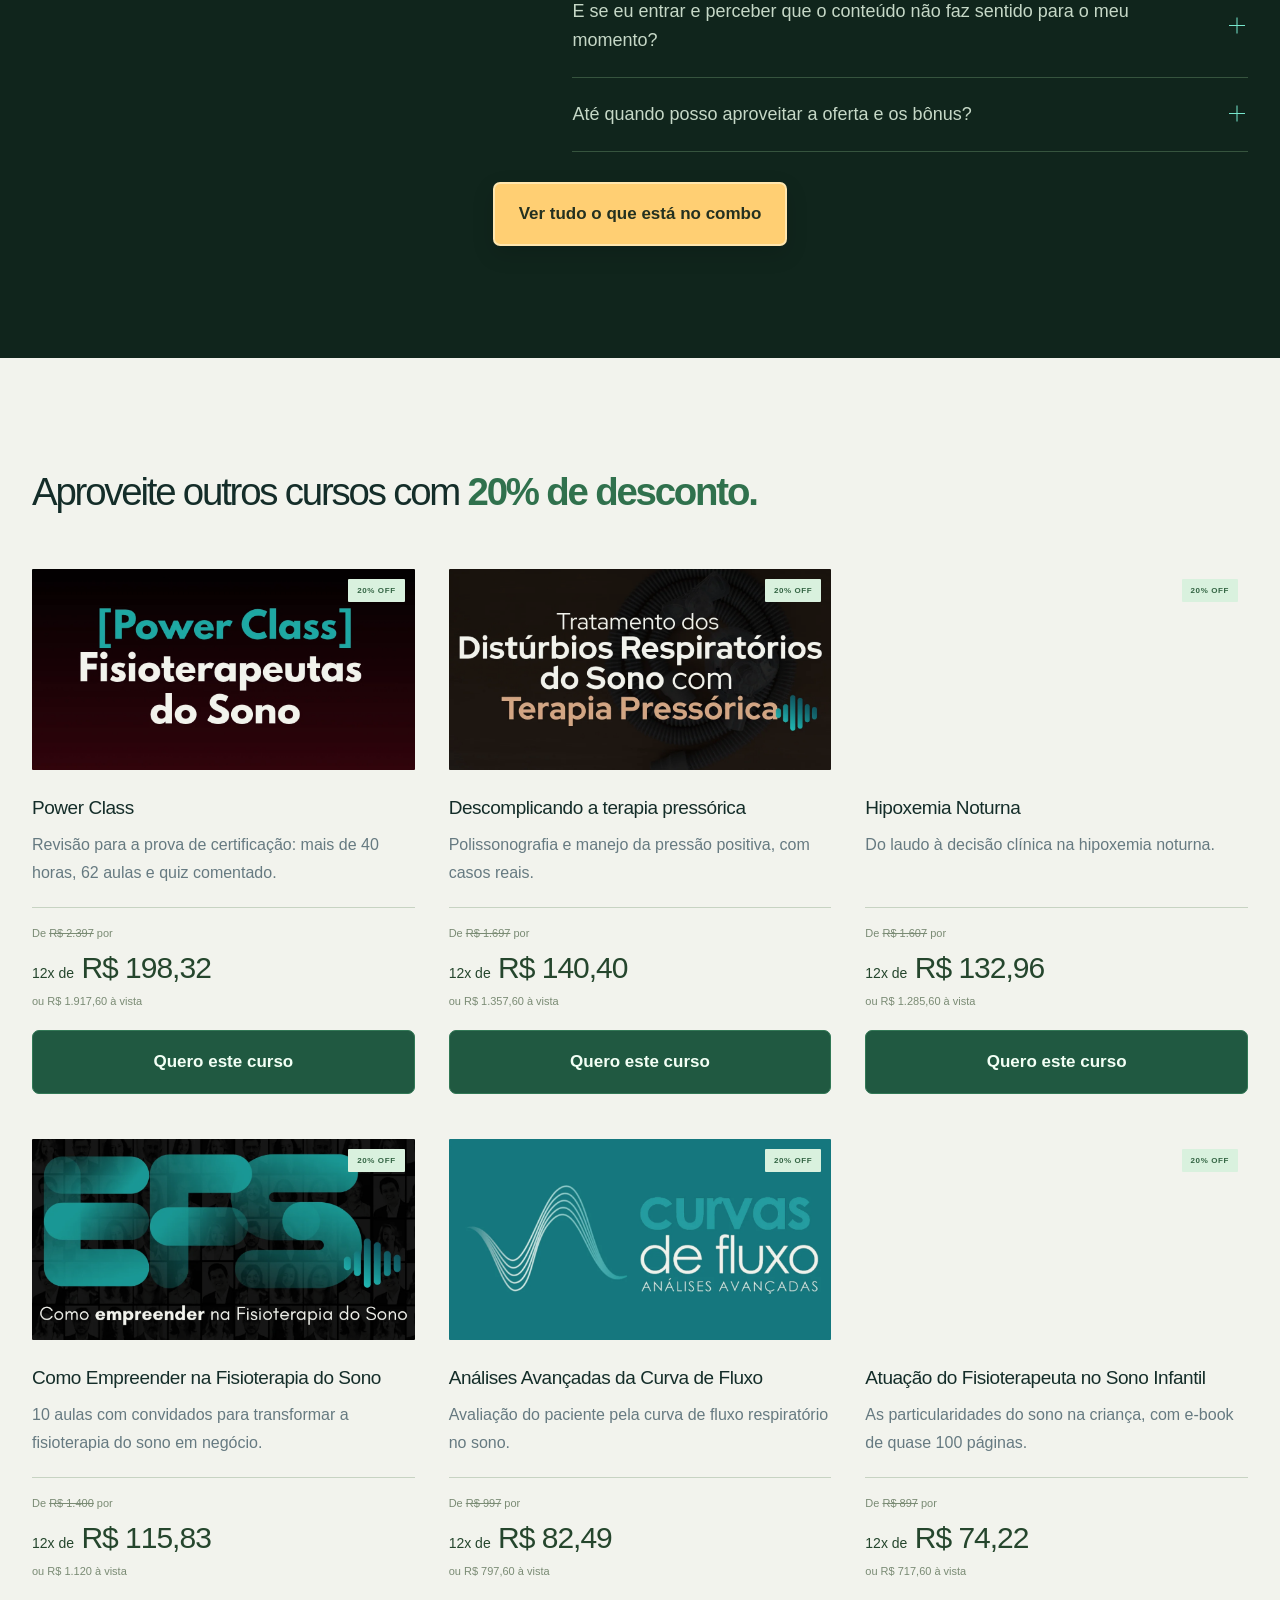
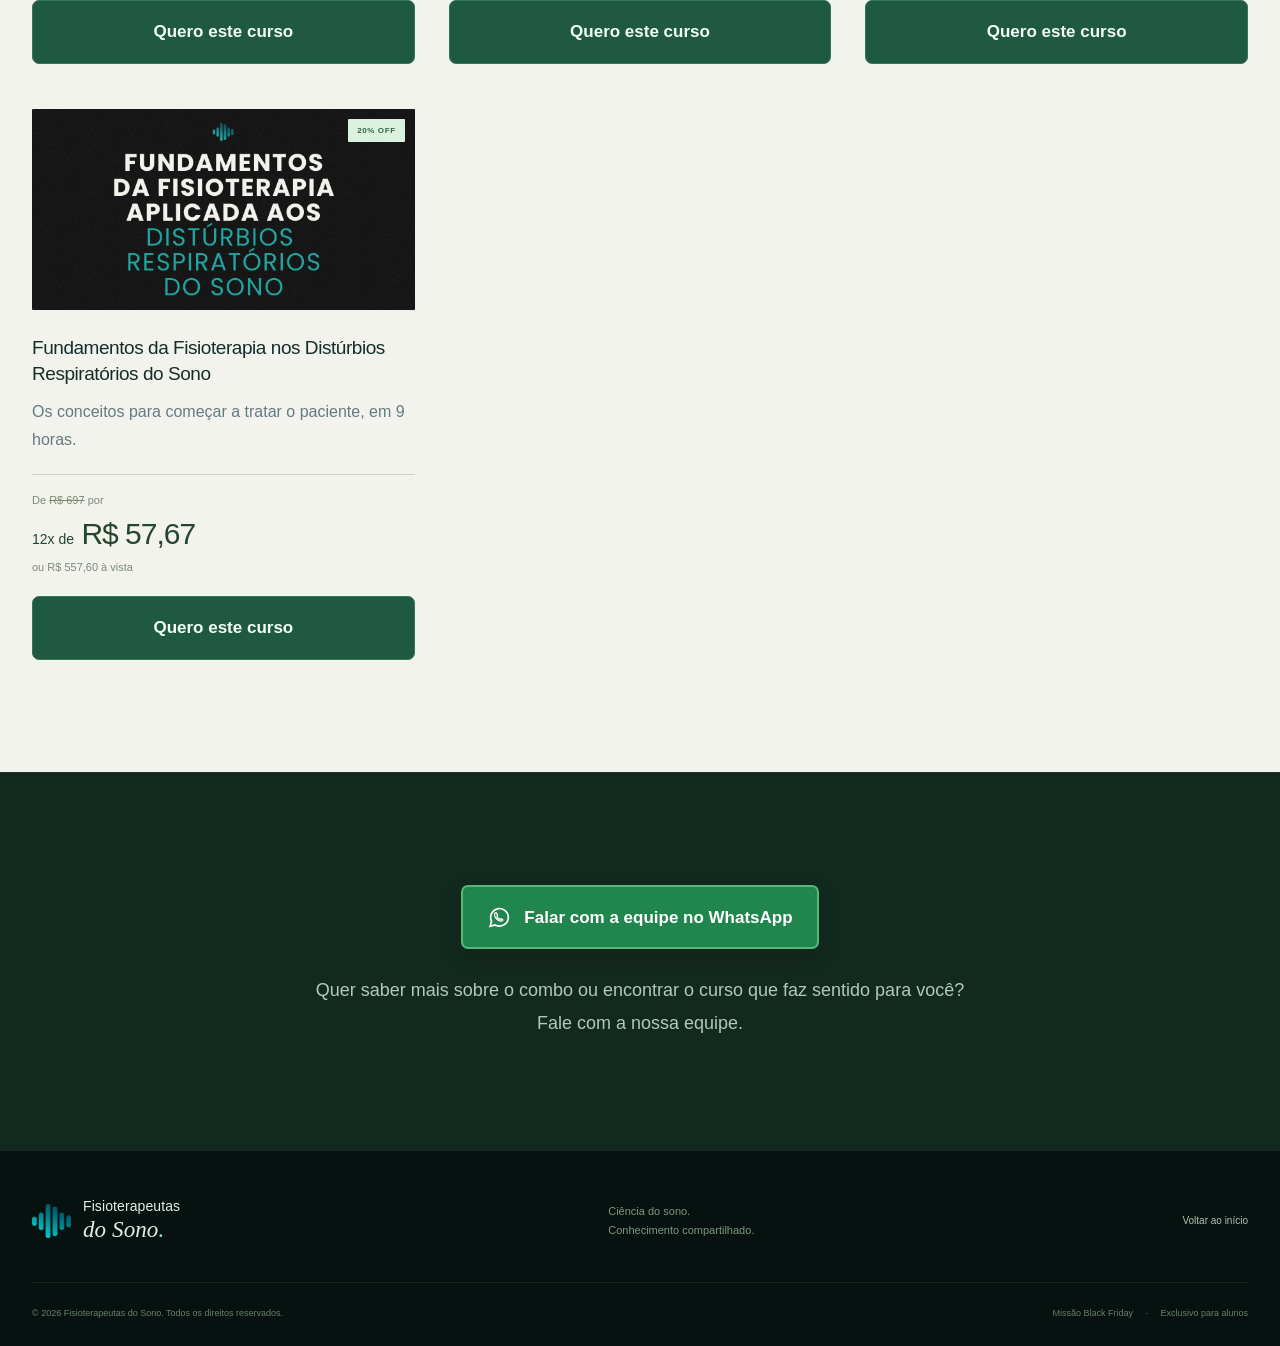
==== commit 33c68592: "Otimiza combo, navegacao, CTAs e bonus de Em formacao" ====
--- a/index.html
+++ b/index.html
@@ -36,102 +36,117 @@
 <link rel="preload" as="image" href="assets/img/imagem-04.webp" fetchpriority="high">
 <link rel="stylesheet" href="base.css">
 <link rel="stylesheet" href="estilo.css?v=20261114-foto">
+<link rel="stylesheet" href="otimizacao.css?v=20261116-emformacao">
 <script src="config.js?v=20261115-checkouts-completos" defer></script>
 <script src="tracking.js?v=20261115-utms" defer></script>
-<script src="app.js?v=20261115-checkouts" defer></script>
+<script src="app.js?v=20261116-emformacao" defer></script>
 </head><body>
 <!-- Google Tag Manager (noscript) -->
 <noscript><iframe src="https://www.googletagmanager.com/ns.html?id=GTM-TF9PPGQC" height="0" width="0" style="display:none;visibility:hidden" title="Google Tag Manager"></iframe></noscript>
 <!-- End Google Tag Manager (noscript) -->
 <a class="skip-link" href="#conteudo">Pular para o conteúdo</a>
-<header class="site-header" id="site-header"><div class="container nav-inner">
-<a class="site-brand" href="#inicio" aria-label="Fisioterapeutas do Sono, início"><img class="brand-symbol brand-logo" src="assets/img/logo-oficial-fisioterapeutas.png" alt="" width="872" height="757" decoding="async"><span>Fisioterapeutas<span class="brand-bottom">do Sono<span class="brand-dot">.</span></span></span></a>
-<nav class="site-nav" id="site-nav" aria-label="Navegação principal"><a href="#investimento">O combo</a><a href="#professores">Especialistas</a><a href="#depoimentos">Depoimentos</a><a href="#faq">Dúvidas</a><a class="nav-offer" href="#investimento">Conhecer a oferta <span aria-hidden="true">↗</span></a></nav>
-<button class="menu-toggle" id="menu-toggle" aria-label="Abrir menu" aria-controls="site-nav" aria-expanded="false"><span></span><span></span></button>
-</div><div class="reading-progress" aria-hidden="true"><span id="reading-progress"></span></div></header>
+<header class="campaign-banner"><div class="container"><p><strong>Black Friday</strong><span>Fisioterapeutas do Sono · Por tempo limitado</span></p></div></header>
 <main>
 
 <section class="cine" id="inicio" aria-labelledby="titulo-principal" data-dobra="1"><div class="hero" id="cine-stage"><div class="cine-texture" aria-hidden="true"></div>
 <div class="container hero-grid" id="conteudo" tabindex="-1">
-<div class="hero-copy painel"><p class="eyebrow"><span class="status-dot"></span> PARA FISIOTERAPEUTAS E MULTIPROFISSIONAIS DO SONO <span class="eyebrow-year">/ 2026</span></p>
-<div class="cine-moments">
-<div class="cine-moment is-active" data-moment="0"><p class="hero-kicker">MISSÃO BLACK FRIDAY</p><h1 id="titulo-principal">A melhor condição<br>do ano para quem<br><em>cuida do sono.</em></h1><p class="hero-description">Curso <strong>E se for o Sono?</strong> + assinatura anual do <strong>Clube de Estudos</strong>. Formação e atualização para conectar o conhecimento à sua prática no cuidado com o sono.</p></div>
-<div class="cine-moment" data-moment="1" inert aria-hidden="true"><p class="hero-kicker">O OLHAR MULTIPROFISSIONAL</p><h2>Um paciente.<br>Várias perspectivas.<br><em>Mais conexões.</em></h2><p class="hero-description">Entenda o papel de cada profissão no cuidado com o sono. Detectar, interpretar, encaminhar e intervir, com ciência aplicada à prática.</p></div>
-<div class="cine-moment" data-moment="2" inert aria-hidden="true"><p class="hero-kicker">O RACIOCÍNIO CLÍNICO</p><h2>A formação<br>continua.<br><em>Na prática.</em></h2><p class="hero-description">Casos reais, artigos recentes e discussões com profissionais que enxergam o mesmo paciente por diferentes perspectivas.</p></div>
-</div>
-<div class="hero-actions"><a class="cta primary" href="#investimento">Conhecer a oferta <span aria-hidden="true">↗</span></a><a class="hero-secondary" href="#investimento">Explorar o combo <span aria-hidden="true">↓</span></a></div>
-<p class="hero-teachers">Com Flávia Baggio Nerbass, Liliane Mendes,<br class="desktop-break"> Rafaela Andrade e especialistas do sono.</p>
-</div>
-<div class="hero-visual campaign-visual arte arte--direita">
-  <p class="campaign-overline">CIÊNCIA. PRÁTICA. CONEXÃO.</p>
-  <img src="assets/img/imagem-04.webp" alt="Flávia Baggio Nerbass, Liliane Mendes e Rafaela Andrade" class="founders-hero hero-founders-photo" width="600" height="600" fetchpriority="high" decoding="async">
-  <img src="assets/img/missao-black-friday.png" alt="Missão Black Friday Fisioterapeutas do Sono, com as ilustrações das três fundadoras" class="campaign-hero" width="2172" height="724" fetchpriority="high" decoding="async">
-</div>
-<div class="hero-bottom"><div class="hero-stat"><strong>30<span>%</span></strong><span>de desconto<br>no combo</span></div><div class="hero-stat"><strong>24<span>m</span></strong><span>de acesso<br>ao curso</span></div><div class="hero-stat"><strong>12<span>m</span></strong><span>de assinatura<br>do Clube</span></div><a class="scroll-cue" href="#investimento"><span>CONTINUE EXPLORANDO</span><span class="scroll-arrow" aria-hidden="true">↓</span></a></div>
-<div class="cine-pagination" aria-label="Momentos da abertura"><span class="is-active" aria-label="Primeiro momento"></span><span aria-label="Segundo momento"></span><span aria-label="Terceiro momento"></span></div>
+  <div class="hero-copy painel">
+    <h1 id="titulo-principal">A melhor condição do ano para quem cuida do sono.</h1>
+    <div class="combo-offer" aria-label="Os dois componentes do combo">
+      <p class="combo-heading">Seu combo:</p>
+      <div class="combo-products">
+        <div><strong>Curso E se for o Sono?</strong><span>24 meses de acesso</span></div>
+        <span class="combo-plus" aria-hidden="true">+</span>
+        <div><strong>Assinatura anual do Clube de Estudos</strong><span>12 meses de atualização</span></div>
+      </div>
+    </div>
+    <p class="hero-description">Formação e atualização para conectar o conhecimento à sua prática no cuidado com o sono.</p>
+    <div class="hero-perks"><span><strong>30% de desconto</strong> no combo</span><span>Bônus da Black</span></div>
+    <div class="hero-actions"><a class="cta primary" href="#investimento">Quero meu combo com 30% OFF</a></div>
+    <p class="hero-teachers">Com Flávia Baggio Nerbass, Liliane Mendes, Rafaela Andrade e especialistas do sono.</p>
+  </div>
+  <div class="hero-visual campaign-visual">
+    <img src="assets/img/imagem-04.webp" alt="Flávia Baggio Nerbass, Liliane Mendes e Rafaela Andrade" class="founders-hero hero-founders-photo" width="600" height="600" fetchpriority="high" decoding="async">
+    <img src="assets/img/missao-black-friday.png" alt="Missão Black Friday Fisioterapeutas do Sono" class="campaign-hero" width="2172" height="724" fetchpriority="high" decoding="async">
+  </div>
 </div></div></section>
 
 <section class="benefits" aria-label="O que você poderá desenvolver" data-dobra="2"><div class="container benefits-grid"><div class="benefit"><img src="assets/img/imagem-05.svg" alt="" class="" loading="eager" decoding="async"><p>Entenda o papel de cada profissão no cuidado com o sono.</p></div><div class="benefit"><img src="assets/img/imagem-06.svg" alt="" class="" loading="eager" decoding="async"><p>Converse de igual para igual com médico, dentista e fonoaudiólogo.</p></div><div class="benefit"><img src="assets/img/imagem-07.svg" alt="" class="" loading="eager" decoding="async"><p>Saiba quando e para quem encaminhar.</p></div><div class="benefit"><img src="assets/img/imagem-08.svg" alt="" class="" loading="eager" decoding="async"><p>Treine o raciocínio clínico com casos reais.</p></div><div class="benefit"><img src="assets/img/imagem-09.svg" alt="" class="" loading="eager" decoding="async"><p>Estude o curso no seu ritmo por 24 meses.</p></div></div></section>
 
 <section class="section paper" id="para-quem" data-dobra="3" aria-labelledby="publico-titulo"><div class="container">
-  <div class="pain-intro painel"><p class="section-index">PARA FISIOTERAPEUTAS E MULTIPROFISSIONAIS DO SONO</p><h2 id="publico-titulo">O próximo passo de quem<br><em>já começou.</em></h2><p>O paciente com queixas de sono precisa de um olhar que conecte diferentes áreas. Esta oferta é para fisioterapeutas e multiprofissionais do sono que querem aprofundar o conhecimento e fortalecer a atuação em equipe.</p><div class="intro-course-brand"><img src="assets/img/imagem-10.webp" alt="E se for o Sono? · Abordagem multidisciplinar do sono" class="" loading="lazy" decoding="async" width="1200" height="630"></div><p>Entender o papel de cada profissão ajuda a reconhecer o que merece atenção, conversar com os colegas e construir uma rede de cuidado mais integrada.</p></div>
+  <div class="pain-intro painel"><h2 id="publico-titulo">O próximo passo de quem<br><em>já começou.</em></h2><p>O paciente com queixas de sono precisa de um olhar que conecte diferentes áreas. Esta oferta é para fisioterapeutas e multiprofissionais do sono que querem aprofundar o conhecimento e fortalecer a atuação em equipe.</p><div class="intro-course-brand"><img src="assets/img/imagem-10.webp" alt="E se for o Sono? · Abordagem multidisciplinar do sono" class="" loading="lazy" decoding="async" width="1200" height="630"></div><p>Entender o papel de cada profissão ajuda a reconhecer o que merece atenção, conversar com os colegas e construir uma rede de cuidado mais integrada.</p></div>
   <div class="audience-grid">
     <article class="audience-card positive"><h3><img src="assets/img/imagem-11.svg" alt="" class="" loading="lazy" decoding="async">É para você se:</h3><ul><li>é fisioterapeuta ou multiprofissional e quer aprofundar sua atuação no cuidado com o sono;</li><li>quer entender o que os outros profissionais fazem pelo seu paciente;</li><li>quer discutir casos reais com quem atende sono.</li></ul></article>
     <article class="audience-card negative"><h3><img src="assets/img/imagem-12.svg" alt="" class="" loading="lazy" decoding="async">Não é para você se:</h3><ul><li>acredita que o cuidado com o sono se faz de forma isolada;</li><li>acredita que, no sono, uma profissão vale mais que a outra;</li><li>acha que a formação termina no certificado.</li></ul></article>
-  </div><div class="cta-row"><a class="cta primary" href="#investimento"><span>Conhecer o combo com 30% OFF</span><span aria-hidden="true">↗</span></a></div>
+  </div><div class="cta-row"><a class="cta primary" href="#investimento"><span>Conhecer o combo com 30% OFF</span></a></div>
 </div></section>
 
-<section class="section fronts-section dark" id="duas-frentes" data-dobra="4" aria-labelledby="frentes-titulo"><div class="container"><div class="section-heading painel"><p class="section-index">UM COMBO, DUAS FRENTES</p><h2 id="frentes-titulo">Mais perspectivas.<br><em>Mais raciocínio clínico.</em></h2></div><div class="fronts-grid"><article class="front-card"><div class="front-image"><img src="assets/img/imagem-13.webp" alt="E se for o Sono? · Abordagem multidisciplinar do sono" class="arte arte--retrato" loading="lazy" decoding="async" width="1200" height="630"></div><div class="front-content painel"><h3><img src="assets/img/imagem-05.svg" alt="" class="arte arte--retrato" loading="lazy" decoding="async"><span>E se for o Sono?: o olhar multiprofissional</span></h3><p>Metodologia estruturada para profissionais da saúde conseguirem detectar, interpretar, encaminhar e intervir nos distúrbios do sono com base na prática clínica de profissionais experientes e pautado em evidências científicas.</p></div></article><article class="front-card"><div class="front-image"><img src="assets/img/imagem-14.webp" alt="Clube de Estudos do Sono" class="arte arte--retrato" loading="lazy" decoding="async" width="1200" height="630"></div><div class="front-content painel"><h3><img src="assets/img/imagem-06.svg" alt="" class="arte arte--retrato" loading="lazy" decoding="async"><span>Clube de Estudos: o raciocínio clínico</span></h3><p>Continue evoluindo na prática do sono por meio de casos reais, ciência aplicada e discussões com profissionais que enxergam o mesmo paciente por diferentes perspectivas.</p></div></article></div></div></section>
+<section class="section fronts-section dark" id="duas-frentes" data-dobra="4" aria-labelledby="frentes-titulo"><div class="container"><div class="section-heading painel"><h2 id="frentes-titulo">Mais perspectivas.<br><em>Mais raciocínio clínico.</em></h2></div>
+<div class="fronts-grid">
+  <article class="front-card"><div class="front-image"><img src="assets/img/imagem-13.webp" alt="E se for o Sono? · Abordagem multidisciplinar do sono" loading="lazy" decoding="async" width="1200" height="630"></div><div class="front-content painel">
+    <h3>Curso E se for o Sono?</h3><p>Uma base multiprofissional para reconhecer sinais, interpretar exames e conectar encaminhamentos ao cuidado com o sono.</p>
+    <div class="front-facts" aria-label="Estrutura do curso"><div><strong>6</strong><span>módulos</span></div><div><strong>18</strong><span>aulas</span></div><div><strong>24</strong><span>meses de acesso</span></div></div>
+    <ul class="front-benefits"><li><strong>20 especialistas</strong> de diferentes profissões.</li><li><strong>2 casos clínicos multiprofissionais + Aula Bônus.</strong></li><li>Conteúdo 100% online, grupo de indicações e certificado.</li></ul>
+  </div></article>
+  <article class="front-card"><div class="front-image"><img src="assets/img/imagem-14.webp" alt="Clube de Estudos do Sono" loading="lazy" decoding="async" width="1200" height="630"></div><div class="front-content painel">
+    <h3>Clube de Estudos</h3><p>Uma assinatura anual para discutir casos reais e acompanhar a ciência com quem também atua no cuidado com o sono.</p>
+    <div class="front-facts" aria-label="Estrutura da assinatura"><div><strong>12</strong><span>meses de Clube</span></div><div><strong>2</strong><span>encontros por mês</span></div><div><strong class="fact-word">Ao vivo</strong><span>+ gravações</span></div></div>
+    <ul class="front-benefits"><li><strong>Mesa Clínica:</strong> discussão de casos reais.</li><li><strong>Atualização Aplicada:</strong> artigos recentes com contexto.</li><li>Mapas Clínicos, gravações e comunidade durante a assinatura.</li></ul>
+  </div></article>
+</div></div></section>
 
-<section class="section light center teachers-section" id="professores" data-dobra="5" aria-labelledby="professores-titulo"><div class="container"><div class="section-heading painel"><p class="section-index">QUEM COMPARTILHA O CONHECIMENTO</p><h2 id="professores-titulo">Cada área, ensinada<br>por quem <em>vive a prática.</em></h2><p>No sono, ninguém cuida sozinho. Por isso, cada tema é ensinado por um especialista de referência no Brasil.</p></div><div class="teachers-grid" id="teachers-grid"><article class="teacher painel"><img src="assets/img/imagem-15.webp" alt="Dr. Geraldo Lorenzi Filho" class="arte arte--retrato" loading="lazy" decoding="async" width="1080" height="1080"><h3>Dr. Geraldo Lorenzi Filho</h3><p class="area">Medicina do sono</p><p>Diretor do Laboratório do Sono da USP</p></article><article class="teacher painel"><img src="assets/img/imagem-16.webp" alt="Dr. Weverton Siqueira" class="arte arte--retrato" loading="lazy" decoding="async" width="1080" height="1080"><h3>Dr. Weverton Siqueira</h3><p class="area">Clínica médica</p><p>Coordenador da Residência de Clínica Médica do Hospital das Clínicas da UFMG</p></article><article class="teacher painel"><img src="assets/img/imagem-17.webp" alt="Dra. Melânia Marques" class="arte arte--retrato" loading="lazy" decoding="async" width="1080" height="1080"><h3>Dra. Melânia Marques</h3><p class="area">Otorrinolaringologia</p><p>Research fellow no Brigham and Women’s Hospital, Harvard</p></article><article class="teacher painel"><img src="assets/img/imagem-18.webp" alt="Dra. Dalva Poyares" class="arte arte--retrato" loading="lazy" decoding="async" width="1080" height="1080"><h3>Dra. Dalva Poyares</h3><p class="area">Medicina do sono</p><p>Especialista pela AMB e pela American Academy of Sleep Medicine</p></article><article class="teacher painel"><img src="assets/img/imagem-19.webp" alt="Dr. Rodrigo Pedrosa" class="arte arte--retrato" loading="lazy" decoding="async" width="1080" height="1080"><h3>Dr. Rodrigo Pedrosa</h3><p class="area">Sono e coração</p><p>Coordena o Laboratório do Sono e Coração do PROCAPE</p></article><article class="teacher painel"><img src="assets/img/imagem-20.webp" alt="Dr. George do Lago Pinheiro" class="arte arte--retrato" loading="lazy" decoding="async" width="1080" height="1080"><h3>Dr. George do Lago Pinheiro</h3><p class="area">Otorrinolaringologia</p><p>Doutor pela USP</p></article><article class="teacher painel"><img src="assets/img/imagem-21.webp" alt="Dra. Silvia Gonçalves Conway" class="arte arte--retrato" loading="lazy" decoding="async" width="1080" height="1080"><h3>Dra. Silvia Gonçalves Conway</h3><p class="area">Psicologia do sono</p><p>Pioneira da psicologia do sono no Brasil</p></article><article class="teacher painel"><img src="assets/img/imagem-22.webp" alt="Dra. Vanessa Ieto" class="arte arte--retrato" loading="lazy" decoding="async" width="1080" height="1080"><h3>Dra. Vanessa Ieto</h3><p class="area">Fonoaudiologia</p><p>Professora de mestrado em distúrbios do sono na Espanha</p></article><article class="teacher painel"><img src="assets/img/imagem-23.webp" alt="Dra. Maria de Lourdes Rabelo Guimarães" class="arte arte--retrato" loading="lazy" decoding="async" width="1080" height="1080"><h3>Dra. Maria de Lourdes Rabelo Guimarães</h3><p class="area">Odontologia do sono</p><p>Diretoria da ABROS</p></article><article class="teacher painel"><img src="assets/img/imagem-24.webp" alt="Dr. Guilherme Marques" class="arte arte--retrato" loading="lazy" decoding="async" width="1080" height="1080"><h3>Dr. Guilherme Marques</h3><p class="area">Neurologia</p><p>Ambulatório de medicina do sono do Hospital da Polícia Militar de MG</p></article><article class="teacher painel"><img src="assets/img/imagem-25.webp" alt="Dra. Cláudia Galvão" class="arte arte--retrato" loading="lazy" decoding="async" width="180" height="320"><h3>Dra. Cláudia Galvão</h3><p class="area">Medicina do sono e otorrinolaringologia</p><p>Fundadora do Serviço de Medicina do Sono no Núcleo de Otorrinolaringologia em Belo Horizonte</p></article><article class="teacher painel"><img src="assets/img/imagem-26.webp" alt="Dra. Sofia Fontanello Furlan" class="arte arte--retrato" loading="lazy" decoding="async" width="1080" height="1080"><h3>Dra. Sofia Fontanello Furlan</h3><p class="area">Pesquisa em sono</p><p>Pós-doutora pelo Departamento de Cardiopneumologia da Faculdade de Medicina da USP</p></article><article class="teacher painel"><img src="assets/img/imagem-27.webp" alt="Dra. Thays Crossara" class="arte arte--retrato" loading="lazy" decoding="async" width="1080" height="1080"><h3>Dra. Thays Crossara</h3><p class="area">Odontologia do sono</p><p>Presidente da ABROS de 2022 a 2024</p></article><article class="teacher painel"><img src="assets/img/imagem-28.webp" alt="Dra. Cristiane Assis" class="arte arte--retrato" loading="lazy" decoding="async" width="1080" height="1080"><h3>Dra. Cristiane Assis</h3><p class="area">Pneumologia e medicina do sono</p><p>Pneumologista do Hospital Belo Horizonte e especialista em Medicina do Sono pela AMB</p></article><article class="teacher painel"><img src="assets/img/imagem-29.webp" alt="Dra. Ana Paula Gasparini" class="arte arte--retrato" loading="lazy" decoding="async" width="1080" height="1080"><h3>Dra. Ana Paula Gasparini</h3><p class="area">Motricidade orofacial</p><p>Mestre pela UFMG e especialista em motricidade orofacial</p></article><article class="teacher painel"><img src="assets/img/imagem-30.webp" alt="Dra. Flávia Baggio Nerbass" class="arte arte--retrato" loading="lazy" decoding="async" width="1080" height="1080"><h3>Dra. Flávia Baggio Nerbass</h3><p class="area">Fisioterapia do sono</p><p>Doutora em Ciências pela FMUSP · Laboratório do Sono do InCor-HCFMUSP</p></article><article class="teacher painel"><img src="assets/img/imagem-31.webp" alt="Dra. Liliane Patrícia de Souza Mendes" class="arte arte--retrato" loading="lazy" decoding="async" width="1080" height="1080"><h3>Dra. Liliane Patrícia de Souza Mendes</h3><p class="area">Fisioterapia do sono</p><p>Doutora pela UFMG e PhD pela Universidade de Sydney</p></article><article class="teacher painel"><img src="assets/img/imagem-32.webp" alt="Dra. Rafaela Garcia Santos de Andrade" class="arte arte--retrato" loading="lazy" decoding="async" width="1080" height="1080"><h3>Dra. Rafaela Garcia Santos de Andrade</h3><p class="area">Fisioterapia do sono</p><p>Doutora em Ciências pela FMUSP · Laboratório do Sono do InCor-HCFMUSP</p></article><article class="teacher painel"><img src="assets/img/imagem-33.webp" alt="Dra. Maria Fernanda Naufel" class="arte arte--retrato" loading="lazy" decoding="async" width="1280" height="1280"><h3>Dra. Maria Fernanda Naufel</h3><p class="area">Nutrição</p><p>Núcleo de Nutrição da Academia Brasileira do Sono</p></article><article class="teacher painel"><img src="assets/img/imagem-34.webp" alt="Dra. Sara Giampá" class="arte arte--retrato" loading="lazy" decoding="async" width="1280" height="1280"><h3>Dra. Sara Giampá</h3><p class="area">Exercício físico</p><p>Doutora pelo InCor-FMUSP</p></article></div><div class="teachers-more"><button class="text-link" id="teachers-toggle" aria-controls="teachers-grid" aria-expanded="false">Conhecer os 20 especialistas <span aria-hidden="true">+</span></button></div><div class="cta-row"><a class="cta primary" href="#investimento"><span>Conhecer o combo com 30% OFF</span><span aria-hidden="true">↗</span></a></div></div></section>
+<section class="section light center teachers-section" id="professores" data-dobra="5" aria-labelledby="professores-titulo"><div class="container"><div class="section-heading painel"><h2 id="professores-titulo">Cada área, ensinada<br>por quem <em>vive a prática.</em></h2></div><div class="teachers-grid" id="teachers-grid"><article class="teacher painel"><img src="assets/img/imagem-15.webp" alt="Dr. Geraldo Lorenzi Filho" class="arte arte--retrato" loading="lazy" decoding="async" width="1080" height="1080"><h3>Dr. Geraldo Lorenzi Filho</h3><p class="area">Medicina do sono</p><p>Diretor do Laboratório do Sono da USP</p></article><article class="teacher painel"><img src="assets/img/imagem-16.webp" alt="Dr. Weverton Siqueira" class="arte arte--retrato" loading="lazy" decoding="async" width="1080" height="1080"><h3>Dr. Weverton Siqueira</h3><p class="area">Clínica médica</p><p>Coordenador da Residência de Clínica Médica do Hospital das Clínicas da UFMG</p></article><article class="teacher painel"><img src="assets/img/imagem-17.webp" alt="Dra. Melânia Marques" class="arte arte--retrato" loading="lazy" decoding="async" width="1080" height="1080"><h3>Dra. Melânia Marques</h3><p class="area">Otorrinolaringologia</p><p>Research fellow no Brigham and Women’s Hospital, Harvard</p></article><article class="teacher painel"><img src="assets/img/imagem-18.webp" alt="Dra. Dalva Poyares" class="arte arte--retrato" loading="lazy" decoding="async" width="1080" height="1080"><h3>Dra. Dalva Poyares</h3><p class="area">Medicina do sono</p><p>Especialista pela AMB e pela American Academy of Sleep Medicine</p></article><article class="teacher painel"><img src="assets/img/imagem-19.webp" alt="Dr. Rodrigo Pedrosa" class="arte arte--retrato" loading="lazy" decoding="async" width="1080" height="1080"><h3>Dr. Rodrigo Pedrosa</h3><p class="area">Sono e coração</p><p>Coordena o Laboratório do Sono e Coração do PROCAPE</p></article><article class="teacher painel"><img src="assets/img/imagem-20.webp" alt="Dr. George do Lago Pinheiro" class="arte arte--retrato" loading="lazy" decoding="async" width="1080" height="1080"><h3>Dr. George do Lago Pinheiro</h3><p class="area">Otorrinolaringologia</p><p>Doutor pela USP</p></article><article class="teacher painel"><img src="assets/img/imagem-21.webp" alt="Dra. Silvia Gonçalves Conway" class="arte arte--retrato" loading="lazy" decoding="async" width="1080" height="1080"><h3>Dra. Silvia Gonçalves Conway</h3><p class="area">Psicologia do sono</p><p>Pioneira da psicologia do sono no Brasil</p></article><article class="teacher painel"><img src="assets/img/imagem-22.webp" alt="Dra. Vanessa Ieto" class="arte arte--retrato" loading="lazy" decoding="async" width="1080" height="1080"><h3>Dra. Vanessa Ieto</h3><p class="area">Fonoaudiologia</p><p>Professora de mestrado em distúrbios do sono na Espanha</p></article><article class="teacher painel"><img src="assets/img/imagem-23.webp" alt="Dra. Maria de Lourdes Rabelo Guimarães" class="arte arte--retrato" loading="lazy" decoding="async" width="1080" height="1080"><h3>Dra. Maria de Lourdes Rabelo Guimarães</h3><p class="area">Odontologia do sono</p><p>Diretoria da ABROS</p></article><article class="teacher painel"><img src="assets/img/imagem-24.webp" alt="Dr. Guilherme Marques" class="arte arte--retrato" loading="lazy" decoding="async" width="1080" height="1080"><h3>Dr. Guilherme Marques</h3><p class="area">Neurologia</p><p>Ambulatório de medicina do sono do Hospital da Polícia Militar de MG</p></article><article class="teacher painel"><img src="assets/img/imagem-25.webp" alt="Dra. Cláudia Galvão" class="arte arte--retrato" loading="lazy" decoding="async" width="180" height="320"><h3>Dra. Cláudia Galvão</h3><p class="area">Medicina do sono e otorrinolaringologia</p><p>Fundadora do Serviço de Medicina do Sono no Núcleo de Otorrinolaringologia em Belo Horizonte</p></article><article class="teacher painel"><img src="assets/img/imagem-26.webp" alt="Dra. Sofia Fontanello Furlan" class="arte arte--retrato" loading="lazy" decoding="async" width="1080" height="1080"><h3>Dra. Sofia Fontanello Furlan</h3><p class="area">Pesquisa em sono</p><p>Pós-doutora pelo Departamento de Cardiopneumologia da Faculdade de Medicina da USP</p></article><article class="teacher painel"><img src="assets/img/imagem-27.webp" alt="Dra. Thays Crossara" class="arte arte--retrato" loading="lazy" decoding="async" width="1080" height="1080"><h3>Dra. Thays Crossara</h3><p class="area">Odontologia do sono</p><p>Presidente da ABROS de 2022 a 2024</p></article><article class="teacher painel"><img src="assets/img/imagem-28.webp" alt="Dra. Cristiane Assis" class="arte arte--retrato" loading="lazy" decoding="async" width="1080" height="1080"><h3>Dra. Cristiane Assis</h3><p class="area">Pneumologia e medicina do sono</p><p>Pneumologista do Hospital Belo Horizonte e especialista em Medicina do Sono pela AMB</p></article><article class="teacher painel"><img src="assets/img/imagem-29.webp" alt="Dra. Ana Paula Gasparini" class="arte arte--retrato" loading="lazy" decoding="async" width="1080" height="1080"><h3>Dra. Ana Paula Gasparini</h3><p class="area">Motricidade orofacial</p><p>Mestre pela UFMG e especialista em motricidade orofacial</p></article><article class="teacher painel"><img src="assets/img/imagem-30.webp" alt="Dra. Flávia Baggio Nerbass" class="arte arte--retrato" loading="lazy" decoding="async" width="1080" height="1080"><h3>Dra. Flávia Baggio Nerbass</h3><p class="area">Fisioterapia do sono</p><p>Doutora em Ciências pela FMUSP · Laboratório do Sono do InCor-HCFMUSP</p></article><article class="teacher painel"><img src="assets/img/imagem-31.webp" alt="Dra. Liliane Patrícia de Souza Mendes" class="arte arte--retrato" loading="lazy" decoding="async" width="1080" height="1080"><h3>Dra. Liliane Patrícia de Souza Mendes</h3><p class="area">Fisioterapia do sono</p><p>Doutora pela UFMG e PhD pela Universidade de Sydney</p></article><article class="teacher painel"><img src="assets/img/imagem-32.webp" alt="Dra. Rafaela Garcia Santos de Andrade" class="arte arte--retrato" loading="lazy" decoding="async" width="1080" height="1080"><h3>Dra. Rafaela Garcia Santos de Andrade</h3><p class="area">Fisioterapia do sono</p><p>Doutora em Ciências pela FMUSP · Laboratório do Sono do InCor-HCFMUSP</p></article><article class="teacher painel"><img src="assets/img/imagem-33.webp" alt="Dra. Maria Fernanda Naufel" class="arte arte--retrato" loading="lazy" decoding="async" width="1280" height="1280"><h3>Dra. Maria Fernanda Naufel</h3><p class="area">Nutrição</p><p>Núcleo de Nutrição da Academia Brasileira do Sono</p></article><article class="teacher painel"><img src="assets/img/imagem-34.webp" alt="Dra. Sara Giampá" class="arte arte--retrato" loading="lazy" decoding="async" width="1280" height="1280"><h3>Dra. Sara Giampá</h3><p class="area">Exercício físico</p><p>Doutora pelo InCor-FMUSP</p></article></div><div class="teachers-more"><button class="text-link" id="teachers-toggle" aria-controls="teachers-grid" aria-expanded="false">Conhecer os 20 especialistas <span aria-hidden="true">+</span></button></div><div class="cta-row"><a class="cta primary" href="#investimento"><span>Conhecer o combo com 30% OFF</span></a></div></div></section>
 
-<section class="section delivery" id="o-que-recebe" data-dobra="6" aria-labelledby="entrega-titulo"><div class="container"><div class="section-heading painel"><p class="section-index">DA TEORIA AO CONSULTÓRIO</p><h2 id="entrega-titulo">Conhecimento que acompanha<br>o seu <em>dia a dia.</em></h2></div><div class="delivery-layout"><div class="delivery-list"><article class="delivery-card painel"><img src="assets/img/imagem-35.svg" alt="" class="" loading="lazy" decoding="async"><div><h3>Curso E se for o Sono?</h3><p>Um método para detectar, interpretar, encaminhar e intervir nos distúrbios do sono, com 20 especialistas de várias profissões.</p><p>Do primeiro sinal na consulta à leitura da polissonografia, do papel do dentista, da fono e do psicólogo à terapia pressórica e à reabilitação.</p><p>São 6 módulos, 18 aulas e 2 casos clínicos + Aula Bônus em que o mesmo paciente é discutido por profissionais diferentes. 100% online.</p><p class="practical"><strong>Na prática:</strong> você reconhece os sinais de alerta, entende o que a polissonografia e o exame simplificado mostram e sabe para quem encaminhar cada caso.</p></div></article><article class="delivery-card painel"><img src="assets/img/imagem-06.svg" alt="" class="" loading="lazy" decoding="async"><div><h3>Clube de Estudos</h3><p>2 encontros ao vivo por mês: a Mesa Clínica, com casos reais, e a Atualização Aplicada, com artigos recentes. Mais Mapas Clínicos, gravações, comunidade de membros e até 15% de desconto em formações elegíveis.</p><p class="practical"><strong>Na prática:</strong> casos e evidências novas discutidos todo mês com quem atende sono.</p></div></article><article class="delivery-card painel"><img src="assets/img/imagem-09.svg" alt="" class="" loading="lazy" decoding="async"><div><h3>24 meses de acesso ao curso E se for o Sono?</h3><p>O dobro do normal, para estudar no seu ritmo.</p></div></article><article class="delivery-card painel"><img src="assets/img/imagem-36.svg" alt="" class="" loading="lazy" decoding="async"><div><h3>Grupo exclusivo de indicações e certificado</h3><p>No grupo de alunos, você troca indicações, faz parcerias e tira dúvidas com colegas que também estudam sono. Ao concluir o curso, recebe o certificado de conclusão.</p></div></article></div><figure class="mockup-wrap"><div class="official-device-mockup" role="img" aria-label="Curso E se for o Sono? e assinatura anual do Clube de Estudos"><div class="mockup-laptop"><div class="laptop-camera"></div><div class="laptop-screen"><img src="assets/img/imagem-13.webp" alt="E se for o Sono? · Abordagem multidisciplinar do sono" class="" loading="lazy" decoding="async" width="1200" height="630"></div><div class="laptop-base"></div></div><div class="mockup-phone"><div class="phone-speaker"></div><div class="phone-screen"><img src="assets/img/imagem-14.webp" alt="Clube de Estudos do Sono" class="" loading="lazy" decoding="async" width="1200" height="630"></div></div></div></figure></div></div></section>
+<section class="section delivery" id="o-que-recebe" data-dobra="6" aria-labelledby="entrega-titulo"><div class="container"><div class="section-heading painel"><h2 id="entrega-titulo">Conhecimento que acompanha<br>o seu <em>dia a dia.</em></h2></div><div class="delivery-layout"><div class="delivery-list"><article class="delivery-card painel"><img src="assets/img/imagem-35.svg" alt="" class="" loading="lazy" decoding="async"><div><h3>Curso E se for o Sono?</h3><p>Um método para detectar, interpretar, encaminhar e intervir nos distúrbios do sono, com 20 especialistas de várias profissões.</p><p>Do primeiro sinal na consulta à leitura da polissonografia, do papel do dentista, da fono e do psicólogo à terapia pressórica e à reabilitação.</p><p>São 6 módulos, 18 aulas e 2 casos clínicos + Aula Bônus em que o mesmo paciente é discutido por profissionais diferentes. 100% online.</p><p class="practical"><strong>Na prática:</strong> você reconhece os sinais de alerta, entende o que a polissonografia e o exame simplificado mostram e sabe para quem encaminhar cada caso.</p></div></article><article class="delivery-card painel"><img src="assets/img/imagem-06.svg" alt="" class="" loading="lazy" decoding="async"><div><h3>Clube de Estudos</h3><p>2 encontros ao vivo por mês: a Mesa Clínica, com casos reais, e a Atualização Aplicada, com artigos recentes. Mais Mapas Clínicos, gravações, comunidade de membros e até 15% de desconto em formações elegíveis.</p><p class="practical"><strong>Na prática:</strong> casos e evidências novas discutidos todo mês com quem atende sono.</p></div></article><article class="delivery-card painel"><img src="assets/img/imagem-09.svg" alt="" class="" loading="lazy" decoding="async"><div><h3>24 meses de acesso ao curso E se for o Sono?</h3><p>O dobro do normal, para estudar no seu ritmo.</p></div></article><article class="delivery-card painel"><img src="assets/img/imagem-36.svg" alt="" class="" loading="lazy" decoding="async"><div><h3>Grupo exclusivo de indicações e certificado</h3><p>No grupo de alunos, você troca indicações, faz parcerias e tira dúvidas com colegas que também estudam sono. Ao concluir o curso, recebe o certificado de conclusão.</p></div></article></div><figure class="mockup-wrap"><div class="official-device-mockup" role="img" aria-label="Curso E se for o Sono? e assinatura anual do Clube de Estudos"><div class="mockup-laptop"><div class="laptop-camera"></div><div class="laptop-screen"><img src="assets/img/imagem-13.webp" alt="E se for o Sono? · Abordagem multidisciplinar do sono" class="" loading="lazy" decoding="async" width="1200" height="630"></div><div class="laptop-base"></div></div><div class="mockup-phone"><div class="phone-speaker"></div><div class="phone-screen"><img src="assets/img/imagem-14.webp" alt="Clube de Estudos do Sono" class="" loading="lazy" decoding="async" width="1200" height="630"></div></div></div></figure></div></div></section>
 
 <section class="investment center" id="investimento" data-dobra="7" aria-labelledby="investimento-titulo">
 <div class="container offer-layout">
   <div class="investment-copy painel">
-    <p class="section-index">A CONDIÇÃO DA BLACK</p>
-    <h2 id="investimento-titulo">Um combo completo.<br><em>Muito para levar<br>à sua prática.</em></h2>
+
+    <h2 id="investimento-titulo">Um combo completo.</h2>
     <p>Para fisioterapeutas e multiprofissionais do sono: conteúdo estruturado, atualização contínua e conexões com quem vive o cuidado na prática. Veja tudo o que vem junto na sua inscrição.</p>
     <div class="offer-summary" aria-label="Os dois acessos do combo">
       <span><strong>24 meses</strong> de acesso ao curso</span>
       <span><strong>12 meses</strong> de Clube de Estudos</span>
     </div>
     <div class="offer-stack" aria-label="Tudo o que está incluído no combo">
-      <article class="offer-item"><p class="offer-item-tag">CONHECIMENTO ESTRUTURADO</p><h3>Curso E se for o Sono?</h3><p><strong>6 módulos, 18 aulas, 2 casos clínicos e uma Aula Bônus</strong>, com 20 especialistas de diferentes áreas. Conteúdo 100% online para detectar, interpretar, encaminhar e intervir, com acesso por <strong>24 meses</strong>.</p></article>
-      <article class="offer-item"><p class="offer-item-tag">ATUALIZAÇÃO AO LONGO DO ANO</p><h3>Clube de Estudos por 12 meses</h3><p><strong>2 encontros ao vivo por mês:</strong> Mesa Clínica, com discussão de casos reais, e Atualização Aplicada, com artigos recentes. Um espaço para conectar evidência e raciocínio clínico.</p></article>
-      <article class="offer-item"><p class="offer-item-tag">RECURSOS PARA REVISITAR</p><h3>Mapas Clínicos, gravações e comunidade</h3><p>Recursos do Clube para retomar os temas e continuar a troca com os membros durante a assinatura. Inclui <strong>até 15% de desconto em formações elegíveis</strong>.</p></article>
-      <article class="offer-item"><p class="offer-item-tag">CONEXÃO ENTRE PROFISSIONAIS</p><h3>Grupo de indicações e certificado</h3><p>Grupo de alunos para trocar indicações, construir parcerias e conversar com colegas que estudam sono. <strong>Certificado de conclusão</strong> ao concluir o curso E se for o Sono?.</p></article>
-      <article class="offer-item"><p class="offer-item-tag">BÔNUS DA BLACK</p><h3>Workshop sobre oximetria e interpretação</h3><p><strong>“O oxímetro mede. O exame mostra. E você, sabe interpretar?”</strong> Um conteúdo para entender o que olhar e conectar os dados ao raciocínio clínico.</p></article>
-      <article class="offer-item"><p class="offer-item-tag">BENEFÍCIOS COM PARCEIROS</p><h3>Cupons Biologix e CPAPS</h3><p><strong>Biologix:</strong> 10% de desconto, frete grátis e 1 mês de assinatura grátis, para uso até 20/12. <strong>CPAPS:</strong> desconto no site e condição especial no Kit S11 + 2 máscaras, para compras pelo telemarketing.</p></article>
-      <article class="offer-item offer-item-limited" data-bonus-limited><p class="offer-item-tag">BÔNUS COM PRAZO ESPECIAL</p><h3>Aula sobre carga hipóxica</h3><p>A Aula 1 de Hipoxemia Noturna, <strong>“Carga hipóxica: por que precisamos ficar atentos?”</strong>, também entra para quem se inscrever <strong>até as 7h de 18/11/2026, no horário de Brasília</strong>. É esta aula, e não o curso completo de Hipoxemia Noturna.</p></article>
+      <article class="offer-item"><h3>Curso E se for o Sono?</h3><p><strong>6 módulos, 18 aulas, 2 casos clínicos e uma Aula Bônus</strong>, com 20 especialistas de diferentes áreas. Conteúdo 100% online para detectar, interpretar, encaminhar e intervir, com acesso por <strong>24 meses</strong>.</p></article>
+      <article class="offer-item"><h3>Clube de Estudos por 12 meses</h3><p><strong>2 encontros ao vivo por mês:</strong> Mesa Clínica, com discussão de casos reais, e Atualização Aplicada, com artigos recentes. Um espaço para conectar evidência e raciocínio clínico.</p></article>
+      <article class="offer-item"><h3>Mapas Clínicos, gravações e comunidade</h3><p>Recursos do Clube para retomar os temas e continuar a troca com os membros durante a assinatura. Inclui <strong>até 15% de desconto em formações elegíveis</strong>.</p></article>
+      <article class="offer-item"><h3>Grupo de indicações e certificado</h3><p>Grupo de alunos para trocar indicações, construir parcerias e conversar com colegas que estudam sono. <strong>Certificado de conclusão</strong> ao concluir o curso E se for o Sono?.</p></article>
+      <article class="offer-item"><h3>Workshop sobre oximetria e interpretação</h3><p><strong>“O oxímetro mede. O exame mostra. E você, sabe interpretar?”</strong> Um conteúdo para entender o que olhar e conectar os dados ao raciocínio clínico.</p></article>
+      <article class="offer-item"><h3>Benefícios Biologix e CPAPS</h3><p>Condições exclusivas com os parceiros, conforme os benefícios e prazos detalhados abaixo.</p></article>
+      <article class="offer-item offer-item-limited" data-bonus-limited><h3>Aula sobre carga hipóxica</h3><p>A Aula 1 de Hipoxemia Noturna, <strong>“Carga hipóxica: por que precisamos ficar atentos?”</strong>, também entra para quem se inscrever <strong>até as 7h de 18/11/2026, no horário de Brasília</strong>. É esta aula, e não o curso completo de Hipoxemia Noturna.</p></article>
     </div>
   </div>
   <div class="price-box painel">
-    <p class="offer-name">TUDO ISSO NO COMBO DA BLACK</p>
+    <p class="offer-name">Oferta Black Friday</p>
     <span class="offer-pill">30% DE DESCONTO · POR TEMPO LIMITADO</span>
     <p class="main-old">De <s>R$ 3.804</s> por</p>
     <p class="main-installment"><small>12x de</small> R$ 275,39</p>
     <p class="main-cash">ou <strong>R$ 2.662,80 à vista</strong>, no Pix ou no boleto.</p>
     <div class="offer-duration"><p><strong>Curso E se for o Sono?</strong><span>24 meses de acesso</span></p><p><strong>Clube de Estudos</strong><span>Assinatura anual · 12 meses</span></p></div>
     <ul class="offer-price-list"><li>Curso completo + Clube de Estudos</li><li>Mapas Clínicos, gravações e comunidade do Clube</li><li>Grupo de indicações e certificado do curso</li><li>Workshop e cupons exclusivos da Black</li></ul>
-    <a class="cta primary" id="combo-checkout" data-combo-checkout href="https://pay.hotmart.com/J108485877P?off=tqqkt1v8&amp;checkoutMode=10" target="_blank" rel="noopener noreferrer"><span>QUERO MEU COMBO COM 30% OFF</span><span aria-hidden="true">↗</span></a>
+    <a class="cta primary" id="combo-checkout" data-combo-checkout href="https://pay.hotmart.com/J108485877P?off=tqqkt1v8&amp;checkoutMode=10" target="_blank" rel="noopener noreferrer"><span>QUERO MEU COMBO COM 30% OFF</span></a>
     <p class="checkout-note">Você será direcionado ao checkout da Hotmart.</p>
     <div class="payment-methods" aria-label="Formas de pagamento"><span><img src="assets/img/imagem-37.svg" alt="" loading="lazy" decoding="async">Cartão</span><span><img src="assets/img/imagem-38.svg" alt="" loading="lazy" decoding="async">Pix</span><span><img src="assets/img/imagem-39.svg" alt="" loading="lazy" decoding="async">Boleto</span></div>
     <div class="offer-guarantee"><img src="assets/img/imagem-43.svg" alt="" loading="lazy" decoding="async"><p><strong>Garantia de 7 dias</strong><span>Mais tranquilidade para conhecer o conteúdo e decidir.</span></p></div>
   </div>
 </div></section>
 
-<section class="section light" id="bonus" data-dobra="8" aria-labelledby="bonus-titulo"><div class="container"><div class="section-heading painel"><p class="section-index">ALÉM DO COMBO</p><h2 id="bonus-titulo">A Black também vem<br>com <em>estes bônus.</em></h2></div><div class="bonus-grid"><article class="bonus-card"><div class="bonus-image"><div class="workshop-art" aria-hidden="true"><div class="workshop-art-copy"><span>WORKSHOP</span><b>O OXÍMETRO MEDE.<br>O EXAME MOSTRA.<br><em>E VOCÊ, SABE INTERPRETAR?</em></b></div><svg aria-hidden="true" fill="none" viewBox="0 0 80 100"><rect x="13" y="5" width="54" height="90" rx="20" fill="#0c3943" stroke="#20c9d4" stroke-width="2"></rect><rect x="22" y="18" width="36" height="40" rx="6" fill="#041b24" stroke="#2c727f"></rect><path d="M26 40h6l4-10 7 18 5-11h6" stroke="#3ed6d7" stroke-width="2" stroke-linejoin="round"></path><circle cx="40" cy="74" r="7" stroke="#3e8d98"></circle></svg></div><span class="bonus-tag">BÔNUS</span></div><div class="bonus-content painel"><h3>O OXÍMETRO MEDE.<br>O EXAME MOSTRA.<br>E VOCÊ, SABE INTERPRETAR?</h3><p>Saiba o que olhar. Entenda o que importa. Raciocine com mais segurança.</p></div></article><article class="bonus-card"><div class="bonus-image"><div class="coupon-art"><div class="coupon-ticket"><div class="coupon-brand"><img src="assets/img/imagem-40.webp" alt="Biologix" class="" loading="lazy" decoding="async" width="351" height="101"></div><span>CUPOM EXCLUSIVO</span><i aria-hidden="true"></i></div></div><span class="bonus-tag">BÔNUS</span></div><div class="bonus-content painel"><h3>Cupom Biologix</h3><p>Cupom exclusivo com 10% de desconto + frete grátis + 1 mês de assinatura grátis. Válido para uso até 20/12.</p></div></article><article class="bonus-card"><div class="bonus-image"><div class="coupon-art"><div class="coupon-ticket"><div class="coupon-brand"><img src="assets/img/imagem-41.webp" alt="CPAPS · Terapia do Sono" class="" loading="lazy" decoding="async" width="946" height="382"></div><span>CUPOM EXCLUSIVO</span><i aria-hidden="true"></i></div></div><span class="bonus-tag">BÔNUS</span></div><div class="bonus-content painel"><h3>Cupom CPAPS</h3><p>Cupons exclusivos: desconto em todo o site + desconto especial no Kit S11 + 2 máscaras, para compras pelo telemarketing.</p></div></article></div><article id="bonus24" class="bonus24" data-bonus-limited><img src="assets/img/imagem-42.webp" alt="Hipoxemia Noturna: como transformar dados em ações" class="" loading="lazy" decoding="async" width="1200" height="630"><div class="bonus24-copy"><p class="limited-title"><svg aria-hidden="true" fill="none" viewBox="0 0 24 24"><circle cx="12" cy="12" r="9" stroke="currentColor" stroke-width="1.6"></circle><path d="M12 6v6l4 2" stroke="currentColor" stroke-width="1.6" stroke-linecap="round"></path></svg>Só nas primeiras 24 horas</p><h3>Carga hipóxica: por que precisamos ficar atentos?</h3><p>Aula 1 do curso Hipoxemia Noturna, “Carga hipóxica: por que precisamos ficar atentos?”, para quem entrar <strong>até as 7h de 18/11.</strong></p></div></article><div class="cta-row"><a class="cta primary" href="#investimento"><span>Conhecer o combo com 30% OFF</span><span aria-hidden="true">↗</span></a></div></div></section>
+<section class="section light" id="bonus" data-dobra="8" aria-labelledby="bonus-titulo"><div class="container"><div class="section-heading painel"><h2 id="bonus-titulo">Bônus da Black.</h2></div><div class="bonus-grid"><article class="bonus-card"><div class="bonus-image"><div class="workshop-art" ><div class="workshop-art-copy"><span>WORKSHOP</span><b>O OXÍMETRO MEDE.<br>O EXAME MOSTRA.<br><em>E VOCÊ, SABE INTERPRETAR?</em></b></div><svg aria-hidden="true" fill="none" viewBox="0 0 80 100"><rect x="13" y="5" width="54" height="90" rx="20" fill="#0c3943" stroke="#20c9d4" stroke-width="2"></rect><rect x="22" y="18" width="36" height="40" rx="6" fill="#041b24" stroke="#2c727f"></rect><path d="M26 40h6l4-10 7 18 5-11h6" stroke="#3ed6d7" stroke-width="2" stroke-linejoin="round"></path><circle cx="40" cy="74" r="7" stroke="#3e8d98"></circle></svg></div></div><div class="bonus-content painel"><p>Saiba o que olhar. Entenda o que importa. Raciocine com mais segurança.</p></div></article>
+<article class="bonus-card" aria-label="Benefícios Biologix"><div class="partner-visual"><img src="assets/img/imagem-40.webp" alt="Biologix" width="351" height="101" loading="lazy" decoding="async"></div><div class="bonus-content painel"><ul class="partner-benefits"><li><strong>10% de desconto</strong></li><li><strong>+ frete grátis</strong></li><li><strong>+ 1 mês de assinatura grátis</strong></li></ul><p class="benefit-validity">Para uso até <strong>20/12.</strong></p></div></article>
+<article class="bonus-card cpaps-card" aria-label="Benefícios CPAPS"><div class="partner-visual"><img src="assets/img/imagem-41.webp" alt="CPAPS · Terapia do Sono" width="946" height="382" loading="lazy" decoding="async"></div><div class="bonus-content painel"><p class="partner-lead"><strong>3% de desconto no site</strong><span>Até 30/11/2026.</span></p><h3>Combos promocionais</h3><ul class="partner-combos"><li><strong>CPAP AirSense 11</strong> + Oxímetro WristOx + Máscara N30i</li><li><strong>CPAP ResMart G3</strong> + Kit de Oximetria SpO2</li><li><strong>CPAP DreamStation Auto</strong> + Máscara DreamWear</li></ul><p class="partner-rules"><strong>Benefícios não acumulativos.</strong> Para os combos, fale com o telemarketing.</p></div></article>
+</div><article id="bonus24" class="bonus24" data-bonus-limited><img src="assets/img/imagem-42.webp" alt="Hipoxemia Noturna: como transformar dados em ações" loading="lazy" decoding="async" width="1200" height="630"><div class="bonus24-copy"><p class="limited-title"><svg aria-hidden="true" fill="none" viewBox="0 0 24 24"><circle cx="12" cy="12" r="9" stroke="currentColor" stroke-width="1.6"></circle><path d="M12 6v6l4 2" stroke="currentColor" stroke-width="1.6" stroke-linecap="round"></path></svg>Só nas primeiras 24 horas</p><h3>Carga hipóxica: por que precisamos ficar atentos?</h3><p>Aula 1 do curso Hipoxemia Noturna, para quem entrar <strong>até as 7h de 18/11.</strong></p></div></article><div class="cta-row"><a class="cta primary" href="#investimento">Quero meu combo com 30% OFF</a></div></div></section>
 
 <section class="guarantee" id="garantia" data-dobra="9" aria-labelledby="garantia-titulo"><div class="container"><div class="guarantee-inner"><img src="assets/img/imagem-43.svg" alt="Garantia de 7 dias" class="" loading="lazy" decoding="async"><div><h2 id="garantia-titulo">Garantia de 7 dias</h2><p>Assista, decida e, se não fizer sentido, peça o reembolso integral em até 7 dias.</p></div></div></div></section>
 
-<section class="section light testimonials" id="depoimentos" data-dobra="10" aria-labelledby="depoimentos-titulo"><div class="container"><div class="section-heading painel"><p class="section-index">CONVERSAS SOBRE O CURSO</p><h2 id="depoimentos-titulo">Quem conhece,<br><em>conta.</em></h2><div class="carousel-controls"><button class="carousel-button" data-scroll="-1" aria-label="Depoimento anterior"><svg fill="none" aria-hidden="true" viewBox="0 0 24 24"><path d="M4 12h15m-6-6 6 6-6 6" stroke="currentColor" stroke-width="1.7" stroke-linecap="round" stroke-linejoin="round"></path></svg></button><button class="carousel-button" data-scroll="1" aria-label="Próximo depoimento"><svg fill="none" aria-hidden="true" viewBox="0 0 24 24"><path d="M4 12h15m-6-6 6 6-6 6" stroke="currentColor" stroke-width="1.7" stroke-linecap="round" stroke-linejoin="round"></path></svg></button><span class="carousel-counter" id="depoimentos-counter" aria-live="polite">1–3 de 11</span></div></div><div class="testimonials-track" id="depoimentos-track" tabindex="0" aria-label="Carrossel de depoimentos"><article class="testimonial-video"><a class="video-cover" href="https://www.youtube.com/watch?v=91hu0NDjpjA&amp;t=15s" target="_blank" rel="noopener" data-video-id="91hu0NDjpjA" data-video-start="15" data-video-name="Dr. Geraldo Lorenzi Filho" aria-label="Assistir ao depoimento de Dr. Geraldo Lorenzi Filho"><img src="assets/img/imagem-44.webp" alt="Depoimento de Dr. Geraldo Lorenzi Filho" class="" loading="lazy" decoding="async" width="480" height="360"><span class="video-play"><svg aria-hidden="true" fill="currentColor" viewBox="0 0 24 24"><path d="m9 5 11 7-11 7z"></path></svg></span><span class="video-cover-label">Assistir ao depoimento</span></a><div class="video-identity painel"><img src="assets/img/imagem-15.webp" alt="" class="" loading="lazy" decoding="async" width="1080" height="1080"><div><h3>Dr. Geraldo Lorenzi Filho</h3><p>Medicina do sono</p></div></div></article><article class="testimonial-video"><a class="video-cover" href="https://www.youtube.com/watch?v=AEd2x6V5ZvQ&amp;t=1s" target="_blank" rel="noopener" data-video-id="AEd2x6V5ZvQ" data-video-start="1" data-video-name="Dra. Silvia Gonçalves Conway" aria-label="Assistir ao depoimento de Dra. Silvia Gonçalves Conway"><img src="assets/img/imagem-45.webp" alt="Depoimento de Dra. Silvia Gonçalves Conway" class="" loading="lazy" decoding="async" width="480" height="360"><span class="video-play"><svg aria-hidden="true" fill="currentColor" viewBox="0 0 24 24"><path d="m9 5 11 7-11 7z"></path></svg></span><span class="video-cover-label">Assistir ao depoimento</span></a><div class="video-identity painel"><img src="assets/img/imagem-21.webp" alt="" class="" loading="lazy" decoding="async" width="1080" height="1080"><div><h3>Dra. Silvia Gonçalves Conway</h3><p>Psicologia do sono</p></div></div></article><article class="testimonial-video"><a class="video-cover" href="https://www.youtube.com/watch?v=2n12D0kSsSw&amp;t=11s" target="_blank" rel="noopener" data-video-id="2n12D0kSsSw" data-video-start="11" data-video-name="Dr. George Pinheiro" aria-label="Assistir ao depoimento de Dr. George Pinheiro"><img src="assets/img/imagem-46.webp" alt="Depoimento de Dr. George Pinheiro" class="" loading="lazy" decoding="async" width="480" height="360"><span class="video-play"><svg aria-hidden="true" fill="currentColor" viewBox="0 0 24 24"><path d="m9 5 11 7-11 7z"></path></svg></span><span class="video-cover-label">Assistir ao depoimento</span></a><div class="video-identity painel"><img src="assets/img/imagem-20.webp" alt="" class="" loading="lazy" decoding="async" width="1080" height="1080"><div><h3>Dr. George Pinheiro</h3><p>Otorrinolaringologia</p></div></div></article><article class="testimonial-video"><a class="video-cover" href="https://www.youtube.com/watch?v=iUQ1C9Wy6Gc" target="_blank" rel="noopener" data-video-id="iUQ1C9Wy6Gc" data-video-start="0" data-video-name="Dra. Sofia Fontanello Furlan" aria-label="Assistir ao depoimento de Dra. Sofia Fontanello Furlan"><img src="assets/img/imagem-47.webp" alt="Depoimento de Dra. Sofia Fontanello Furlan" class="" loading="lazy" decoding="async" width="480" height="360"><span class="video-play"><svg aria-hidden="true" fill="currentColor" viewBox="0 0 24 24"><path d="m9 5 11 7-11 7z"></path></svg></span><span class="video-cover-label">Assistir ao depoimento</span></a><div class="video-identity painel"><img src="assets/img/imagem-26.webp" alt="" class="" loading="lazy" decoding="async" width="1080" height="1080"><div><h3>Dra. Sofia Fontanello Furlan</h3><p>Pesquisa em sono</p></div></div></article><article class="testimonial-video"><a class="video-cover" href="https://www.youtube.com/watch?v=YcYnO_gch4g" target="_blank" rel="noopener" data-video-id="YcYnO_gch4g" data-video-start="0" data-video-name="Dra. Melânia Marques" aria-label="Assistir ao depoimento de Dra. Melânia Marques"><img src="assets/img/imagem-48.webp" alt="Depoimento de Dra. Melânia Marques" class="" loading="lazy" decoding="async" width="480" height="360"><span class="video-play"><svg aria-hidden="true" fill="currentColor" viewBox="0 0 24 24"><path d="m9 5 11 7-11 7z"></path></svg></span><span class="video-cover-label">Assistir ao depoimento</span></a><div class="video-identity painel"><img src="assets/img/imagem-17.webp" alt="" class="" loading="lazy" decoding="async" width="1080" height="1080"><div><h3>Dra. Melânia Marques</h3><p>Otorrinolaringologia</p></div></div></article><article class="testimonial-video"><a class="video-cover" href="https://www.youtube.com/watch?v=2dRM1D2R7S0" target="_blank" rel="noopener" data-video-id="2dRM1D2R7S0" data-video-start="0" data-video-name="Dra. Dalva Poyares" aria-label="Assistir ao depoimento de Dra. Dalva Poyares"><img src="assets/img/imagem-49.webp" alt="Depoimento de Dra. Dalva Poyares" class="" loading="lazy" decoding="async" width="480" height="360"><span class="video-play"><svg aria-hidden="true" fill="currentColor" viewBox="0 0 24 24"><path d="m9 5 11 7-11 7z"></path></svg></span><span class="video-cover-label">Assistir ao depoimento</span></a><div class="video-identity painel"><img src="assets/img/imagem-18.webp" alt="" class="" loading="lazy" decoding="async" width="1080" height="1080"><div><h3>Dra. Dalva Poyares</h3><p>Medicina do sono</p></div></div></article><article class="testimonial-video"><a class="video-cover" href="https://www.youtube.com/watch?v=Q7JoRW5asJI" target="_blank" rel="noopener" data-video-id="Q7JoRW5asJI" data-video-start="0" data-video-name="Dra. Vanessa Ieto" aria-label="Assistir ao depoimento de Dra. Vanessa Ieto"><img src="assets/img/imagem-50.webp" alt="Depoimento de Dra. Vanessa Ieto" class="" loading="lazy" decoding="async" width="480" height="360"><span class="video-play"><svg aria-hidden="true" fill="currentColor" viewBox="0 0 24 24"><path d="m9 5 11 7-11 7z"></path></svg></span><span class="video-cover-label">Assistir ao depoimento</span></a><div class="video-identity painel"><img src="assets/img/imagem-22.webp" alt="" class="" loading="lazy" decoding="async" width="1080" height="1080"><div><h3>Dra. Vanessa Ieto</h3><p>Fonoaudiologia</p></div></div></article><article class="testimonial-video"><a class="video-cover" href="https://www.youtube.com/watch?v=0pyV2TfPbA8&amp;t=5s" target="_blank" rel="noopener" data-video-id="0pyV2TfPbA8" data-video-start="5" data-video-name="Dra. Sara Giampá" aria-label="Assistir ao depoimento de Dra. Sara Giampá"><img src="assets/img/imagem-51.webp" alt="Depoimento de Dra. Sara Giampá" class="" loading="lazy" decoding="async" width="480" height="360"><span class="video-play"><svg aria-hidden="true" fill="currentColor" viewBox="0 0 24 24"><path d="m9 5 11 7-11 7z"></path></svg></span><span class="video-cover-label">Assistir ao depoimento</span></a><div class="video-identity painel"><img src="assets/img/imagem-34.webp" alt="" class="" loading="lazy" decoding="async" width="1280" height="1280"><div><h3>Dra. Sara Giampá</h3><p>Exercício físico</p></div></div></article><article class="testimonial-video"><a class="video-cover" href="https://www.youtube.com/watch?v=F85pvFk3DfI" target="_blank" rel="noopener" data-video-id="F85pvFk3DfI" data-video-start="0" data-video-name="Dra. Maria Fernanda Naufel" aria-label="Assistir ao depoimento de Dra. Maria Fernanda Naufel"><img src="assets/img/imagem-52.webp" alt="Depoimento de Dra. Maria Fernanda Naufel" class="" loading="lazy" decoding="async" width="480" height="360"><span class="video-play"><svg aria-hidden="true" fill="currentColor" viewBox="0 0 24 24"><path d="m9 5 11 7-11 7z"></path></svg></span><span class="video-cover-label">Assistir ao depoimento</span></a><div class="video-identity painel"><img src="assets/img/imagem-33.webp" alt="" class="" loading="lazy" decoding="async" width="1280" height="1280"><div><h3>Dra. Maria Fernanda Naufel</h3><p>Nutrição</p></div></div></article><article class="testimonial-video"><a class="video-cover" href="https://www.youtube.com/watch?v=S6CBiIDIQ8U&amp;t=21s" target="_blank" rel="noopener" data-video-id="S6CBiIDIQ8U" data-video-start="21" data-video-name="Dr. Rodrigo Pedrosa" aria-label="Assistir ao depoimento de Dr. Rodrigo Pedrosa"><img src="assets/img/imagem-53.webp" alt="Depoimento de Dr. Rodrigo Pedrosa" class="" loading="lazy" decoding="async" width="480" height="360"><span class="video-play"><svg aria-hidden="true" fill="currentColor" viewBox="0 0 24 24"><path d="m9 5 11 7-11 7z"></path></svg></span><span class="video-cover-label">Assistir ao depoimento</span></a><div class="video-identity painel"><img src="assets/img/imagem-19.webp" alt="" class="" loading="lazy" decoding="async" width="1080" height="1080"><div><h3>Dr. Rodrigo Pedrosa</h3><p>Sono e coração</p></div></div></article><article class="testimonial-video"><a class="video-cover" href="https://www.youtube.com/watch?v=iK3AOfUkuE8" target="_blank" rel="noopener" data-video-id="iK3AOfUkuE8" data-video-start="0" data-video-name="Dr. Weverton Siqueira" aria-label="Assistir ao depoimento de Dr. Weverton Siqueira"><img src="assets/img/imagem-54.webp" alt="Depoimento de Dr. Weverton Siqueira" class="" loading="lazy" decoding="async" width="480" height="360"><span class="video-play"><svg aria-hidden="true" fill="currentColor" viewBox="0 0 24 24"><path d="m9 5 11 7-11 7z"></path></svg></span><span class="video-cover-label">Assistir ao depoimento</span></a><div class="video-identity painel"><img src="assets/img/imagem-16.webp" alt="" class="" loading="lazy" decoding="async" width="1080" height="1080"><div><h3>Dr. Weverton Siqueira</h3><p>Clínica médica</p></div></div></article></div></div></section>
+<section class="section light testimonials" id="depoimentos" data-dobra="10" aria-label="Depoimentos"><div class="container"><div class="section-heading painel"><div class="carousel-controls"><button class="carousel-button" data-scroll="-1" aria-label="Depoimento anterior"><svg fill="none" aria-hidden="true" viewBox="0 0 24 24"><path d="M4 12h15m-6-6 6 6-6 6" stroke="currentColor" stroke-width="1.7" stroke-linecap="round" stroke-linejoin="round"></path></svg></button><button class="carousel-button" data-scroll="1" aria-label="Próximo depoimento"><svg fill="none" aria-hidden="true" viewBox="0 0 24 24"><path d="M4 12h15m-6-6 6 6-6 6" stroke="currentColor" stroke-width="1.7" stroke-linecap="round" stroke-linejoin="round"></path></svg></button><span class="carousel-counter" id="depoimentos-counter" aria-live="polite">1–3 de 11</span></div></div><div class="testimonials-track" id="depoimentos-track" tabindex="0" aria-label="Carrossel de depoimentos"><article class="testimonial-video"><a class="video-cover" href="https://www.youtube.com/watch?v=91hu0NDjpjA&amp;t=15s" target="_blank" rel="noopener" data-video-id="91hu0NDjpjA" data-video-start="15" data-video-name="Dr. Geraldo Lorenzi Filho" aria-label="Assistir ao depoimento de Dr. Geraldo Lorenzi Filho"><img src="assets/img/imagem-44.webp" alt="Depoimento de Dr. Geraldo Lorenzi Filho" class="" loading="lazy" decoding="async" width="480" height="360"><span class="video-play"><svg aria-hidden="true" fill="currentColor" viewBox="0 0 24 24"><path d="m9 5 11 7-11 7z"></path></svg></span><span class="video-cover-label">Assistir ao depoimento</span></a><div class="video-identity painel"><img src="assets/img/imagem-15.webp" alt="" class="" loading="lazy" decoding="async" width="1080" height="1080"><div><h3>Dr. Geraldo Lorenzi Filho</h3><p>Medicina do sono</p></div></div></article><article class="testimonial-video"><a class="video-cover" href="https://www.youtube.com/watch?v=AEd2x6V5ZvQ&amp;t=1s" target="_blank" rel="noopener" data-video-id="AEd2x6V5ZvQ" data-video-start="1" data-video-name="Dra. Silvia Gonçalves Conway" aria-label="Assistir ao depoimento de Dra. Silvia Gonçalves Conway"><img src="assets/img/imagem-45.webp" alt="Depoimento de Dra. Silvia Gonçalves Conway" class="" loading="lazy" decoding="async" width="480" height="360"><span class="video-play"><svg aria-hidden="true" fill="currentColor" viewBox="0 0 24 24"><path d="m9 5 11 7-11 7z"></path></svg></span><span class="video-cover-label">Assistir ao depoimento</span></a><div class="video-identity painel"><img src="assets/img/imagem-21.webp" alt="" class="" loading="lazy" decoding="async" width="1080" height="1080"><div><h3>Dra. Silvia Gonçalves Conway</h3><p>Psicologia do sono</p></div></div></article><article class="testimonial-video"><a class="video-cover" href="https://www.youtube.com/watch?v=2n12D0kSsSw&amp;t=11s" target="_blank" rel="noopener" data-video-id="2n12D0kSsSw" data-video-start="11" data-video-name="Dr. George Pinheiro" aria-label="Assistir ao depoimento de Dr. George Pinheiro"><img src="assets/img/imagem-46.webp" alt="Depoimento de Dr. George Pinheiro" class="" loading="lazy" decoding="async" width="480" height="360"><span class="video-play"><svg aria-hidden="true" fill="currentColor" viewBox="0 0 24 24"><path d="m9 5 11 7-11 7z"></path></svg></span><span class="video-cover-label">Assistir ao depoimento</span></a><div class="video-identity painel"><img src="assets/img/imagem-20.webp" alt="" class="" loading="lazy" decoding="async" width="1080" height="1080"><div><h3>Dr. George Pinheiro</h3><p>Otorrinolaringologia</p></div></div></article><article class="testimonial-video"><a class="video-cover" href="https://www.youtube.com/watch?v=iUQ1C9Wy6Gc" target="_blank" rel="noopener" data-video-id="iUQ1C9Wy6Gc" data-video-start="0" data-video-name="Dra. Sofia Fontanello Furlan" aria-label="Assistir ao depoimento de Dra. Sofia Fontanello Furlan"><img src="assets/img/imagem-47.webp" alt="Depoimento de Dra. Sofia Fontanello Furlan" class="" loading="lazy" decoding="async" width="480" height="360"><span class="video-play"><svg aria-hidden="true" fill="currentColor" viewBox="0 0 24 24"><path d="m9 5 11 7-11 7z"></path></svg></span><span class="video-cover-label">Assistir ao depoimento</span></a><div class="video-identity painel"><img src="assets/img/imagem-26.webp" alt="" class="" loading="lazy" decoding="async" width="1080" height="1080"><div><h3>Dra. Sofia Fontanello Furlan</h3><p>Pesquisa em sono</p></div></div></article><article class="testimonial-video"><a class="video-cover" href="https://www.youtube.com/watch?v=YcYnO_gch4g" target="_blank" rel="noopener" data-video-id="YcYnO_gch4g" data-video-start="0" data-video-name="Dra. Melânia Marques" aria-label="Assistir ao depoimento de Dra. Melânia Marques"><img src="assets/img/imagem-48.webp" alt="Depoimento de Dra. Melânia Marques" class="" loading="lazy" decoding="async" width="480" height="360"><span class="video-play"><svg aria-hidden="true" fill="currentColor" viewBox="0 0 24 24"><path d="m9 5 11 7-11 7z"></path></svg></span><span class="video-cover-label">Assistir ao depoimento</span></a><div class="video-identity painel"><img src="assets/img/imagem-17.webp" alt="" class="" loading="lazy" decoding="async" width="1080" height="1080"><div><h3>Dra. Melânia Marques</h3><p>Otorrinolaringologia</p></div></div></article><article class="testimonial-video"><a class="video-cover" href="https://www.youtube.com/watch?v=2dRM1D2R7S0" target="_blank" rel="noopener" data-video-id="2dRM1D2R7S0" data-video-start="0" data-video-name="Dra. Dalva Poyares" aria-label="Assistir ao depoimento de Dra. Dalva Poyares"><img src="assets/img/imagem-49.webp" alt="Depoimento de Dra. Dalva Poyares" class="" loading="lazy" decoding="async" width="480" height="360"><span class="video-play"><svg aria-hidden="true" fill="currentColor" viewBox="0 0 24 24"><path d="m9 5 11 7-11 7z"></path></svg></span><span class="video-cover-label">Assistir ao depoimento</span></a><div class="video-identity painel"><img src="assets/img/imagem-18.webp" alt="" class="" loading="lazy" decoding="async" width="1080" height="1080"><div><h3>Dra. Dalva Poyares</h3><p>Medicina do sono</p></div></div></article><article class="testimonial-video"><a class="video-cover" href="https://www.youtube.com/watch?v=Q7JoRW5asJI" target="_blank" rel="noopener" data-video-id="Q7JoRW5asJI" data-video-start="0" data-video-name="Dra. Vanessa Ieto" aria-label="Assistir ao depoimento de Dra. Vanessa Ieto"><img src="assets/img/imagem-50.webp" alt="Depoimento de Dra. Vanessa Ieto" class="" loading="lazy" decoding="async" width="480" height="360"><span class="video-play"><svg aria-hidden="true" fill="currentColor" viewBox="0 0 24 24"><path d="m9 5 11 7-11 7z"></path></svg></span><span class="video-cover-label">Assistir ao depoimento</span></a><div class="video-identity painel"><img src="assets/img/imagem-22.webp" alt="" class="" loading="lazy" decoding="async" width="1080" height="1080"><div><h3>Dra. Vanessa Ieto</h3><p>Fonoaudiologia</p></div></div></article><article class="testimonial-video"><a class="video-cover" href="https://www.youtube.com/watch?v=0pyV2TfPbA8&amp;t=5s" target="_blank" rel="noopener" data-video-id="0pyV2TfPbA8" data-video-start="5" data-video-name="Dra. Sara Giampá" aria-label="Assistir ao depoimento de Dra. Sara Giampá"><img src="assets/img/imagem-51.webp" alt="Depoimento de Dra. Sara Giampá" class="" loading="lazy" decoding="async" width="480" height="360"><span class="video-play"><svg aria-hidden="true" fill="currentColor" viewBox="0 0 24 24"><path d="m9 5 11 7-11 7z"></path></svg></span><span class="video-cover-label">Assistir ao depoimento</span></a><div class="video-identity painel"><img src="assets/img/imagem-34.webp" alt="" class="" loading="lazy" decoding="async" width="1280" height="1280"><div><h3>Dra. Sara Giampá</h3><p>Exercício físico</p></div></div></article><article class="testimonial-video"><a class="video-cover" href="https://www.youtube.com/watch?v=F85pvFk3DfI" target="_blank" rel="noopener" data-video-id="F85pvFk3DfI" data-video-start="0" data-video-name="Dra. Maria Fernanda Naufel" aria-label="Assistir ao depoimento de Dra. Maria Fernanda Naufel"><img src="assets/img/imagem-52.webp" alt="Depoimento de Dra. Maria Fernanda Naufel" class="" loading="lazy" decoding="async" width="480" height="360"><span class="video-play"><svg aria-hidden="true" fill="currentColor" viewBox="0 0 24 24"><path d="m9 5 11 7-11 7z"></path></svg></span><span class="video-cover-label">Assistir ao depoimento</span></a><div class="video-identity painel"><img src="assets/img/imagem-33.webp" alt="" class="" loading="lazy" decoding="async" width="1280" height="1280"><div><h3>Dra. Maria Fernanda Naufel</h3><p>Nutrição</p></div></div></article><article class="testimonial-video"><a class="video-cover" href="https://www.youtube.com/watch?v=S6CBiIDIQ8U&amp;t=21s" target="_blank" rel="noopener" data-video-id="S6CBiIDIQ8U" data-video-start="21" data-video-name="Dr. Rodrigo Pedrosa" aria-label="Assistir ao depoimento de Dr. Rodrigo Pedrosa"><img src="assets/img/imagem-53.webp" alt="Depoimento de Dr. Rodrigo Pedrosa" class="" loading="lazy" decoding="async" width="480" height="360"><span class="video-play"><svg aria-hidden="true" fill="currentColor" viewBox="0 0 24 24"><path d="m9 5 11 7-11 7z"></path></svg></span><span class="video-cover-label">Assistir ao depoimento</span></a><div class="video-identity painel"><img src="assets/img/imagem-19.webp" alt="" class="" loading="lazy" decoding="async" width="1080" height="1080"><div><h3>Dr. Rodrigo Pedrosa</h3><p>Sono e coração</p></div></div></article><article class="testimonial-video"><a class="video-cover" href="https://www.youtube.com/watch?v=iK3AOfUkuE8" target="_blank" rel="noopener" data-video-id="iK3AOfUkuE8" data-video-start="0" data-video-name="Dr. Weverton Siqueira" aria-label="Assistir ao depoimento de Dr. Weverton Siqueira"><img src="assets/img/imagem-54.webp" alt="Depoimento de Dr. Weverton Siqueira" class="" loading="lazy" decoding="async" width="480" height="360"><span class="video-play"><svg aria-hidden="true" fill="currentColor" viewBox="0 0 24 24"><path d="m9 5 11 7-11 7z"></path></svg></span><span class="video-cover-label">Assistir ao depoimento</span></a><div class="video-identity painel"><img src="assets/img/imagem-16.webp" alt="" class="" loading="lazy" decoding="async" width="1080" height="1080"><div><h3>Dr. Weverton Siqueira</h3><p>Clínica médica</p></div></div></article></div></div></section>
 
-<section class="section paper" id="quem-conduz" data-dobra="11" aria-labelledby="conduz-titulo"><div class="container"><div class="section-heading painel"><p class="section-index">CIÊNCIA COM ROSTO E HISTÓRIA</p><h2 id="conduz-titulo">Três trajetórias.<br><em>O mesmo compromisso.</em></h2></div><div class="founders-grid"><article class="founder painel"><img src="assets/img/imagem-55.webp" alt="Dra. Flávia Baggio Nerbass" class="arte arte--retrato" loading="lazy" decoding="async"><h3>Dra. Flávia Baggio Nerbass</h3><p>Fisioterapeuta do sono, Doutora em Ciências pela Faculdade de Medicina da Universidade de São Paulo (FMUSP) – Laboratório do Sono (InCor-HCFMUSP).</p></article><article class="founder painel"><img src="assets/img/imagem-56.webp" alt="Dra. Liliane Patrícia de Souza Mendes" class="arte arte--retrato" loading="lazy" decoding="async"><h3>Dra. Liliane Patrícia de Souza Mendes</h3><p>Doutora pela UFMG e PhD pela Universidade de Sydney. Sócia da TRINO, membro da Liga Mineira de Sono, coordenadora de reabilitação pulmonar na UFMG e certificada em Fisioterapia do Sono pela ABS.</p></article><article class="founder painel"><img src="assets/img/imagem-57.webp" alt="Dra. Rafaela Garcia Santos de Andrade" class="arte arte--retrato" loading="lazy" decoding="async"><h3>Dra. Rafaela Garcia Santos de Andrade</h3><p>Doutora em Ciências pela FMUSP, especialista em Fisioterapia cardiorrespiratória e revisora de periódicos. Sócia da ATERPO e certificada em Fisioterapia do Sono pela ABS por notório saber.</p></article></div><p class="founders-outro">Além de viverem a prática da ciência do sono em seus consultórios diariamente, <strong>já formaram mais de 400 fisioterapeutas e profissionais do sono.</strong></p></div></section>
+<section class="section paper" id="quem-conduz" data-dobra="11" aria-labelledby="conduz-titulo"><div class="container"><div class="section-heading painel"><h2 id="conduz-titulo">Três trajetórias.<br><em>O mesmo compromisso.</em></h2></div><div class="founders-grid"><article class="founder painel"><img src="assets/img/imagem-55.webp" alt="Dra. Flávia Baggio Nerbass" class="arte arte--retrato" loading="lazy" decoding="async"><h3>Dra. Flávia Baggio Nerbass</h3><p>Fisioterapeuta do sono, Doutora em Ciências pela Faculdade de Medicina da Universidade de São Paulo (FMUSP) – Laboratório do Sono (InCor-HCFMUSP).</p></article><article class="founder painel"><img src="assets/img/imagem-56.webp" alt="Dra. Liliane Patrícia de Souza Mendes" class="arte arte--retrato" loading="lazy" decoding="async"><h3>Dra. Liliane Patrícia de Souza Mendes</h3><p>Doutora pela UFMG e PhD pela Universidade de Sydney. Sócia da TRINO, membro da Liga Mineira de Sono, coordenadora de reabilitação pulmonar na UFMG e certificada em Fisioterapia do Sono pela ABS.</p></article><article class="founder painel"><img src="assets/img/imagem-57.webp" alt="Dra. Rafaela Garcia Santos de Andrade" class="arte arte--retrato" loading="lazy" decoding="async"><h3>Dra. Rafaela Garcia Santos de Andrade</h3><p>Doutora em Ciências pela FMUSP, especialista em Fisioterapia cardiorrespiratória e revisora de periódicos. Sócia da ATERPO e certificada em Fisioterapia do Sono pela ABS por notório saber.</p></article></div><p class="founders-outro">Além de viverem a prática da ciência do sono em seus consultórios diariamente, <strong>já formaram mais de 400 fisioterapeutas e profissionais do sono.</strong></p></div></section>
 
 <section class="section faq" id="faq" data-dobra="12" aria-labelledby="faq-titulo"><div class="container"><div class="faq-inner painel">
-  <p class="section-index">CLAREZA PARA O SEU PRÓXIMO PASSO</p>
+
   <h2 id="faq-titulo">Uma escolha<br><em>com mais clareza.</em></h2>
   <div class="faq-list painel"><details><summary>Esse combo é só para fisioterapeutas? Preciso já estudar com vocês?<span aria-hidden="true" class="plus"></span></summary><div class="faq-answer"><p><strong>A oferta é para fisioterapeutas e multiprofissionais do sono</strong> que querem aprofundar o conhecimento e conectar sua atuação ao trabalho de outras áreas. Você pode estar ampliando sua atuação ou buscando mais repertório para uma prática que já exerce.</p><p>Se você já faz uma formação, o combo ajuda a ampliar as perspectivas. Se ainda está conhecendo o cuidado com o sono, vale revisar os conteúdos e avaliar se eles fazem sentido para o seu momento profissional. Nossa equipe pode ajudar nessa escolha.</p></div></details>
 <details><summary>Já faço uma formação. Por que investir no E se for o Sono? e no Clube?<span aria-hidden="true" class="plus"></span></summary><div class="faq-answer"><p>Porque conhecer bem a sua área é uma parte do cuidado. O <strong>E se for o Sono?</strong> reúne o olhar de 20 especialistas para ajudar a entender o papel de outras profissões, interpretar informações e conectar os encaminhamentos.</p><p>O <strong>Clube de Estudos</strong> acrescenta continuidade: casos reais e artigos recentes discutidos ao longo do ano. O curso organiza a base de conhecimento; o Clube cria oportunidades recorrentes de exercitar o raciocínio. A proposta é complementar o que você já estuda.</p></div></details>
@@ -144,16 +159,16 @@
 <details><summary>Qual é o investimento e quais formas de pagamento estão disponíveis?<span aria-hidden="true" class="plus"></span></summary><div class="faq-answer"><p>O combo está anunciado por <strong>12x de R$ 275,39 no cartão</strong> ou <strong>R$ 2.662,80 à vista, no Pix ou no boleto</strong>. O valor de referência é R$ 3.804; a condição à vista corresponde a 30% de desconto.</p><p>O pagamento é feito na <strong>Hotmart</strong>, pelo botão de compra do bloco da oferta. O total parcelado é diferente do valor à vista. Revise a modalidade escolhida e as condições exibidas no checkout antes de concluir a inscrição.</p></div></details>
 <details><summary>E se eu entrar e perceber que o conteúdo não faz sentido para o meu momento?<span aria-hidden="true" class="plus"></span></summary><div class="faq-answer"><p>A oferta inclui <strong>garantia de 7 dias</strong>. Esse período permite conhecer o conteúdo e avaliar se ele corresponde ao que você procura. Se decidir não continuar, solicite o reembolso dentro do prazo e conforme as condições da compra.</p><p>Se a dúvida for qual caminho escolher, fale com a equipe antes de se inscrever. Entender seu objetivo ajuda a avaliar se o combo ou um curso avulso atende melhor à sua necessidade atual.</p></div></details>
 <details><summary>Até quando posso aproveitar a oferta e os bônus?<span aria-hidden="true" class="plus"></span></summary><div class="faq-answer"><p>A condição de <strong>30% de desconto e 24 meses de acesso ao E se for o Sono?</strong> é uma oferta de Black Friday por tempo limitado. A assinatura do Clube permanece anual, com duração de 12 meses.</p><p><span data-bonus-limited>A Aula 1 sobre carga hipóxica tem um prazo próprio: inscrições <strong>até as 7h de 18/11/2026, no horário de Brasília</strong>. </span>O cupom Biologix tem uso previsto até 20/12. Confira os detalhes de cada benefício na oferta, pois os prazos não são todos iguais.</p></div></details></div>
-  <p class="closing-line">Conhecimento para ampliar o olhar.<br><strong>Troca para seguir evoluindo na prática.</strong></p>
-  <div class="cta-row"><a class="cta primary" href="#investimento">Ver tudo o que está no combo <span aria-hidden="true">↗</span></a></div>
+
+  <div class="cta-row"><a class="cta primary" href="#investimento">Ver tudo o que está no combo </a></div>
 </div></div></section>
 
-<section class="section showcase" id="outros-cursos" data-dobra="13" aria-labelledby="vitrine-titulo"><div class="container"><div class="section-heading painel"><p class="section-index">CONTINUE EXPLORANDO</p><h2 id="vitrine-titulo">Mais caminhos para<br><em>continuar estudando.</em></h2><p>Cursos assinalados com 20% de desconto na Black.</p></div><div class="showcase-grid"><article class="course-card"><div class="course-image"><img src="assets/img/imagem-58.webp" alt="Power Class" class="" loading="lazy" decoding="async" width="1200" height="630"><span class="discount-tag">20% OFF</span></div><div class="course-content painel"><h3>Power Class</h3><p class="course-description">Revisão para a prova de certificação: mais de 40 horas, 62 aulas e quiz comentado.</p><div class="course-price"><p class="old-price">De <s>R$ 2.397</s> por</p><p class="course-installment"><span>12x de</span> R$ 198,32</p><p class="course-cash">ou R$ 1.917,60 à vista</p></div><a class="cta secondary course-checkout" role="link" aria-disabled="true" tabindex="-1" data-course-checkout="power_class"><span>Inscrições em breve</span><span aria-hidden="true">↗</span></a></div></article><article class="course-card"><div class="course-image"><img src="assets/img/imagem-59.webp" alt="Descomplicando a terapia pressórica" class="" loading="lazy" decoding="async" width="1200" height="630"><span class="discount-tag">20% OFF</span></div><div class="course-content painel"><h3>Descomplicando a terapia pressórica</h3><p class="course-description">Polissonografia e manejo da pressão positiva, com casos reais.</p><div class="course-price"><p class="old-price">De <s>R$ 1.697</s> por</p><p class="course-installment"><span>12x de</span> R$ 140,40</p><p class="course-cash">ou R$ 1.357,60 à vista</p></div><a class="cta secondary course-checkout" role="link" aria-disabled="true" tabindex="-1" data-course-checkout="terapia_pressorica"><span>Inscrições em breve</span><span aria-hidden="true">↗</span></a></div></article><article class="course-card"><div class="course-image"><img src="assets/img/imagem-42.webp" alt="Hipoxemia Noturna" class="" loading="lazy" decoding="async" width="1200" height="630"><span class="discount-tag">20% OFF</span></div><div class="course-content painel"><h3>Hipoxemia Noturna</h3><p class="course-description">Do laudo à decisão clínica na hipoxemia noturna.</p><div class="course-price"><p class="old-price">De <s>R$ 1.607</s> por</p><p class="course-installment"><span>12x de</span> R$ 132,96</p><p class="course-cash">ou R$ 1.285,60 à vista</p></div><a class="cta secondary course-checkout" role="link" aria-disabled="true" tabindex="-1" data-course-checkout="hipoxemia"><span>Inscrições em breve</span><span aria-hidden="true">↗</span></a></div></article><article class="course-card"><div class="course-image"><img src="assets/img/imagem-60.webp" alt="Como Empreender na Fisioterapia do Sono" class="" loading="lazy" decoding="async" width="1200" height="630"><span class="discount-tag">20% OFF</span></div><div class="course-content painel"><h3>Como Empreender na Fisioterapia do Sono</h3><p class="course-description">10 aulas com convidados para transformar a fisioterapia do sono em negócio.</p><div class="course-price"><p class="old-price">De <s>R$ 1.400</s> por</p><p class="course-installment"><span>12x de</span> R$ 115,83</p><p class="course-cash">ou R$ 1.120 à vista</p></div><a class="cta secondary course-checkout" role="link" aria-disabled="true" tabindex="-1" data-course-checkout="empreender"><span>Inscrições em breve</span><span aria-hidden="true">↗</span></a></div></article><article class="course-card"><div class="course-image"><img src="assets/img/imagem-61.webp" alt="Análises Avançadas da Curva de Fluxo" class="" loading="lazy" decoding="async" width="1200" height="630"><span class="discount-tag">20% OFF</span></div><div class="course-content painel"><h3>Análises Avançadas da Curva de Fluxo</h3><p class="course-description">Avaliação do paciente pela curva de fluxo respiratório no sono.</p><div class="course-price"><p class="old-price">De <s>R$ 997</s> por</p><p class="course-installment"><span>12x de</span> R$ 82,49</p><p class="course-cash">ou R$ 797,60 à vista</p></div><a class="cta secondary course-checkout" role="link" aria-disabled="true" tabindex="-1" data-course-checkout="curva_fluxo"><span>Inscrições em breve</span><span aria-hidden="true">↗</span></a></div></article><article class="course-card"><div class="course-image"><img src="assets/img/imagem-62.webp" alt="Atuação do Fisioterapeuta no Sono Infantil" class="" loading="lazy" decoding="async" width="1200" height="630"><span class="discount-tag">20% OFF</span></div><div class="course-content painel"><h3>Atuação do Fisioterapeuta no Sono Infantil</h3><p class="course-description">As particularidades do sono na criança, com e-book de quase 100 páginas.</p><div class="course-price"><p class="old-price">De <s>R$ 897</s> por</p><p class="course-installment"><span>12x de</span> R$ 74,22</p><p class="course-cash">ou R$ 717,60 à vista</p></div><a class="cta secondary course-checkout" role="link" aria-disabled="true" tabindex="-1" data-course-checkout="sono_infantil"><span>Inscrições em breve</span><span aria-hidden="true">↗</span></a></div></article><article class="course-card"><div class="course-image"><img src="assets/img/imagem-63.webp" alt="Fundamentos da Fisioterapia nos Distúrbios Respiratórios do Sono" class="" loading="lazy" decoding="async" width="1200" height="630"><span class="discount-tag">20% OFF</span></div><div class="course-content painel"><h3>Fundamentos da Fisioterapia nos Distúrbios Respiratórios do Sono</h3><p class="course-description">Os conceitos para começar a tratar o paciente, em 9 horas.</p><div class="course-price"><p class="old-price">De <s>R$ 697</s> por</p><p class="course-installment"><span>12x de</span> R$ 57,67</p><p class="course-cash">ou R$ 557,60 à vista</p></div><a class="cta secondary course-checkout" role="link" aria-disabled="true" tabindex="-1" data-course-checkout="fundamentos"><span>Inscrições em breve</span><span aria-hidden="true">↗</span></a></div></article></div></div></section>
+<section class="section showcase" id="outros-cursos" data-dobra="13" aria-labelledby="vitrine-titulo"><div class="container"><div class="section-heading painel"><h2 id="vitrine-titulo">Aproveite outros cursos com <strong>20% de desconto.</strong></h2></div><div class="showcase-grid"><article class="course-card"><div class="course-image"><img src="assets/img/imagem-58.webp" alt="Power Class" class="" loading="lazy" decoding="async" width="1200" height="630"><span class="discount-tag">20% OFF</span></div><div class="course-content painel"><h3>Power Class</h3><p class="course-description">Revisão para a prova de certificação: mais de 40 horas, 62 aulas e quiz comentado.</p><div class="course-price"><p class="old-price">De <s>R$ 2.397</s> por</p><p class="course-installment"><span>12x de</span> R$ 198,32</p><p class="course-cash">ou R$ 1.917,60 à vista</p></div><a class="cta secondary course-checkout" role="link" data-course-checkout="power_class" href="https://pay.hotmart.com/W108149733I?off=i1vpaz65&amp;checkoutMode=10" target="_blank" rel="noopener noreferrer"><span>Quero este curso</span></a></div></article><article class="course-card"><div class="course-image"><img src="assets/img/imagem-59.webp" alt="Descomplicando a terapia pressórica" class="" loading="lazy" decoding="async" width="1200" height="630"><span class="discount-tag">20% OFF</span></div><div class="course-content painel"><h3>Descomplicando a terapia pressórica</h3><p class="course-description">Polissonografia e manejo da pressão positiva, com casos reais.</p><div class="course-price"><p class="old-price">De <s>R$ 1.697</s> por</p><p class="course-installment"><span>12x de</span> R$ 140,40</p><p class="course-cash">ou R$ 1.357,60 à vista</p></div><a class="cta secondary course-checkout" role="link" data-course-checkout="terapia_pressorica" href="https://pay.hotmart.com/G41793528I?off=6xo2isus&amp;checkoutMode=10" target="_blank" rel="noopener noreferrer"><span>Quero este curso</span></a></div></article><article class="course-card"><div class="course-image"><img src="assets/img/imagem-42.webp" alt="Hipoxemia Noturna" class="" loading="lazy" decoding="async" width="1200" height="630"><span class="discount-tag">20% OFF</span></div><div class="course-content painel"><h3>Hipoxemia Noturna</h3><p class="course-description">Do laudo à decisão clínica na hipoxemia noturna.</p><div class="course-price"><p class="old-price">De <s>R$ 1.607</s> por</p><p class="course-installment"><span>12x de</span> R$ 132,96</p><p class="course-cash">ou R$ 1.285,60 à vista</p></div><a class="cta secondary course-checkout" role="link" data-course-checkout="hipoxemia" href="https://pay.hotmart.com/R108149554R?off=eubpv77u&amp;checkoutMode=10" target="_blank" rel="noopener noreferrer"><span>Quero este curso</span></a></div></article><article class="course-card"><div class="course-image"><img src="assets/img/imagem-60.webp" alt="Como Empreender na Fisioterapia do Sono" class="" loading="lazy" decoding="async" width="1200" height="630"><span class="discount-tag">20% OFF</span></div><div class="course-content painel"><h3>Como Empreender na Fisioterapia do Sono</h3><p class="course-description">10 aulas com convidados para transformar a fisioterapia do sono em negócio.</p><div class="course-price"><p class="old-price">De <s>R$ 1.400</s> por</p><p class="course-installment"><span>12x de</span> R$ 115,83</p><p class="course-cash">ou R$ 1.120 à vista</p></div><a class="cta secondary course-checkout" role="link" data-course-checkout="empreender" href="https://pay.hotmart.com/R108149587E?off=fnd43hgu&amp;checkoutMode=10" target="_blank" rel="noopener noreferrer"><span>Quero este curso</span></a></div></article><article class="course-card"><div class="course-image"><img src="assets/img/imagem-61.webp" alt="Análises Avançadas da Curva de Fluxo" class="" loading="lazy" decoding="async" width="1200" height="630"><span class="discount-tag">20% OFF</span></div><div class="course-content painel"><h3>Análises Avançadas da Curva de Fluxo</h3><p class="course-description">Avaliação do paciente pela curva de fluxo respiratório no sono.</p><div class="course-price"><p class="old-price">De <s>R$ 997</s> por</p><p class="course-installment"><span>12x de</span> R$ 82,49</p><p class="course-cash">ou R$ 797,60 à vista</p></div><a class="cta secondary course-checkout" role="link" data-course-checkout="curva_fluxo" href="https://pay.hotmart.com/F51348768Y?checkoutMode=6&amp;off=xdbybsux&amp;offDiscount=BLACKCURVAS2026" target="_blank" rel="noopener noreferrer"><span>Quero este curso</span></a></div></article><article class="course-card"><div class="course-image"><img src="assets/img/imagem-62.webp" alt="Atuação do Fisioterapeuta no Sono Infantil" class="" loading="lazy" decoding="async" width="1200" height="630"><span class="discount-tag">20% OFF</span></div><div class="course-content painel"><h3>Atuação do Fisioterapeuta no Sono Infantil</h3><p class="course-description">As particularidades do sono na criança, com e-book de quase 100 páginas.</p><div class="course-price"><p class="old-price">De <s>R$ 897</s> por</p><p class="course-installment"><span>12x de</span> R$ 74,22</p><p class="course-cash">ou R$ 717,60 à vista</p></div><a class="cta secondary course-checkout" role="link" data-course-checkout="sono_infantil" href="https://pay.hotmart.com/Y108149756D?off=o5acbw7p&amp;checkoutMode=10" target="_blank" rel="noopener noreferrer"><span>Quero este curso</span></a></div></article><article class="course-card"><div class="course-image"><img src="assets/img/imagem-63.webp" alt="Fundamentos da Fisioterapia nos Distúrbios Respiratórios do Sono" class="" loading="lazy" decoding="async" width="1200" height="630"><span class="discount-tag">20% OFF</span></div><div class="course-content painel"><h3>Fundamentos da Fisioterapia nos Distúrbios Respiratórios do Sono</h3><p class="course-description">Os conceitos para começar a tratar o paciente, em 9 horas.</p><div class="course-price"><p class="old-price">De <s>R$ 697</s> por</p><p class="course-installment"><span>12x de</span> R$ 57,67</p><p class="course-cash">ou R$ 557,60 à vista</p></div><a class="cta secondary course-checkout" role="link" data-course-checkout="fundamentos" href="https://pay.hotmart.com/N108149677P?off=a92bhxaa&amp;checkoutMode=10" target="_blank" rel="noopener noreferrer"><span>Quero este curso</span></a></div></article></div></div></section>
 <section class="section contact-section" id="contato" aria-label="Fale com a nossa equipe"><div class="container contact-panel">
-  <a class="cta primary contact-whatsapp" data-whatsapp href="https://wa.link/qekp5g" target="_blank" rel="noopener noreferrer"><svg viewBox="0 0 24 24" fill="none" aria-hidden="true"><path d="M20.5 11.6a8.5 8.5 0 0 1-12.6 7.5L3 20.5l1.4-4.8a8.5 8.5 0 1 1 16.1-4.1Z" stroke="currentColor" stroke-width="1.6"></path><path d="M8.2 7.5c-.5 0-1.2.8-1 1.8.5 3 3.1 5.5 6 6.1 1 .2 2-.6 2-1.1l-2-1.2-.9.7c-1.2-.5-2.3-1.6-2.8-2.8l.7-.9-1.2-2.6Z" stroke="currentColor" stroke-width="1.2" stroke-linejoin="round"></path></svg><span>Falar com a equipe no WhatsApp</span><span aria-hidden="true">↗</span></a>
+  <a class="cta primary contact-whatsapp" data-whatsapp href="https://wa.link/qekp5g" target="_blank" rel="noopener noreferrer"><svg viewBox="0 0 24 24" fill="none" aria-hidden="true"><path d="M20.5 11.6a8.5 8.5 0 0 1-12.6 7.5L3 20.5l1.4-4.8a8.5 8.5 0 1 1 16.1-4.1Z" stroke="currentColor" stroke-width="1.6"></path><path d="M8.2 7.5c-.5 0-1.2.8-1 1.8.5 3 3.1 5.5 6 6.1 1 .2 2-.6 2-1.1l-2-1.2-.9.7c-1.2-.5-2.3-1.6-2.8-2.8l.7-.9-1.2-2.6Z" stroke="currentColor" stroke-width="1.2" stroke-linejoin="round"></path></svg><span>Falar com a equipe no WhatsApp</span></a>
   <p>Quer saber mais sobre o combo ou encontrar o curso que faz sentido para você? Fale com a nossa equipe.</p>
 </div></section></main>
 
-<footer class="footer" data-dobra="14"><div class="container footer-top"><a class="site-brand" href="#inicio"><img class="brand-symbol brand-logo" src="assets/img/logo-oficial-fisioterapeutas.png" alt="" width="872" height="757" decoding="async"><span>Fisioterapeutas<span class="brand-bottom">do Sono<span class="brand-dot">.</span></span></span></a><p>Ciência do sono.<br>Conhecimento compartilhado.</p><a class="back-top" href="#inicio">Voltar ao início <span aria-hidden="true">↑</span></a></div><div class="container footer-bottom"><p>© 2026 Fisioterapeutas do Sono. Todos os direitos reservados.</p><p>Missão Black Friday <span>·</span> Exclusivo para alunos</p></div></footer>
+<footer class="footer" data-dobra="14"><div class="container footer-top"><a class="site-brand" href="#inicio"><img class="brand-symbol brand-logo" src="assets/img/logo-oficial-fisioterapeutas.png" alt="" width="872" height="757" decoding="async"><span>Fisioterapeutas<span class="brand-bottom">do Sono<span class="brand-dot">.</span></span></span></a><p>Ciência do sono.<br>Conhecimento compartilhado.</p><a class="back-top" href="#inicio">Voltar ao início </a></div><div class="container footer-bottom"><p>© 2026 Fisioterapeutas do Sono. Todos os direitos reservados.</p><p>Missão Black Friday <span>·</span> Exclusivo para alunos</p></div></footer>
 
-<dialog class="video-dialog" id="video-dialog" aria-labelledby="video-dialog-title"><header><h2 id="video-dialog-title">Depoimento</h2><form method="dialog"><button class="video-dialog-close" aria-label="Fechar vídeo">×</button></form></header><div class="video-player" id="video-player"></div><a class="video-external" id="video-external" href="https://www.youtube.com" target="_blank" rel="noopener">Assistir no YouTube <span aria-hidden="true">↗</span></a></dialog><a class="whatsapp-float" id="whatsapp-float" data-whatsapp href="https://wa.link/qekp5g" target="_blank" rel="noopener noreferrer" aria-label="Falar com a equipe pelo WhatsApp" hidden><svg viewBox="0 0 24 24" fill="none" aria-hidden="true"><path d="M20.5 11.6a8.5 8.5 0 0 1-12.6 7.5L3 20.5l1.4-4.8a8.5 8.5 0 1 1 16.1-4.1Z" stroke="currentColor" stroke-width="1.6"></path><path d="M8.2 7.5c-.5 0-1.2.8-1 1.8.5 3 3.1 5.5 6 6.1 1 .2 2-.6 2-1.1l-2-1.2-.9.7c-1.2-.5-2.3-1.6-2.8-2.8l.7-.9-1.2-2.6Z" stroke="currentColor" stroke-width="1.2" stroke-linejoin="round"></path></svg><span>Fale com a gente</span></a><aside class="purchase-bar" id="purchase-bar" aria-label="Oferta do combo" hidden><div class="container purchase-inner"><div><span>COMBO DA BLACK</span><strong>30% OFF <small>· 12x de R$ 275,39</small></strong></div><a class="cta primary" href="#investimento">Ver oferta <span aria-hidden="true">↗</span></a></div></aside></body></html>
+<dialog class="video-dialog" id="video-dialog" aria-labelledby="video-dialog-title"><header><h2 id="video-dialog-title">Depoimento</h2><form method="dialog"><button class="video-dialog-close" aria-label="Fechar vídeo">×</button></form></header><div class="video-player" id="video-player"></div><a class="video-external" id="video-external" href="https://www.youtube.com" target="_blank" rel="noopener">Assistir no YouTube </a></dialog><a class="whatsapp-float" id="whatsapp-float" data-whatsapp href="https://wa.link/qekp5g" target="_blank" rel="noopener noreferrer" aria-label="Falar com a equipe pelo WhatsApp" hidden><svg viewBox="0 0 24 24" fill="none" aria-hidden="true"><path d="M20.5 11.6a8.5 8.5 0 0 1-12.6 7.5L3 20.5l1.4-4.8a8.5 8.5 0 1 1 16.1-4.1Z" stroke="currentColor" stroke-width="1.6"></path><path d="M8.2 7.5c-.5 0-1.2.8-1 1.8.5 3 3.1 5.5 6 6.1 1 .2 2-.6 2-1.1l-2-1.2-.9.7c-1.2-.5-2.3-1.6-2.8-2.8l.7-.9-1.2-2.6Z" stroke="currentColor" stroke-width="1.2" stroke-linejoin="round"></path></svg><span>Fale com a gente</span></a></body></html>
--- a/otimizacao.css
+++ b/otimizacao.css
@@ -0,0 +1,182 @@
+/* Revisão exclusiva de Em formação, aprovada em 16/11/2026. */
+:root { --cta: #ffcf73; }
+html { scroll-padding-top: 24px; }
+.container { width: min(1280px, calc(100% - 64px)); }
+.campaign-banner { background: #28795f; color: #f4fff5; padding: 14px 0; border-bottom: 1px solid #8abfa4; }
+.campaign-banner p { display: flex; justify-content: center; align-items: center; flex-wrap: wrap; gap: 5px 20px; margin: 0; line-height: 1.5; text-align: center; }
+.campaign-banner strong { font-size: 23px; text-transform: uppercase; font-weight: 800; letter-spacing: 1.3px; }
+.campaign-banner span { font-size: 15px; font-weight: 600; }
+.cine { height: auto !important; min-height: 0 !important; }
+.cine > .hero { position: relative !important; top: 0; height: auto !important; min-height: 0 !important; max-height: none; }
+.hero-grid { display: grid; grid-template-columns: 1.12fr 1fr; grid-template-rows: auto; gap: 35px; height: auto !important; min-height: 0 !important; padding: 48px 0 56px; align-items: center; }
+.hero-copy { background: none; padding: 0; }
+.hero h1 { font-family: var(--font-title); font-size: clamp(36px, 3.6vw, 52px); line-height: 1.15; letter-spacing: -1.7px; max-width: 650px; font-weight: 550; }
+.combo-offer { margin-top: 26px; }
+.combo-heading { font-size: 23px; font-weight: 700; margin: 0 0 15px; color: #e2f8eb; }
+.combo-products { display: grid; grid-template-columns: minmax(0, 1fr) 24px minmax(0, 1fr); align-items: stretch; gap: 9px; }
+.combo-products > div { padding: 18px 16px; background: #163c2e; border: 1px solid #5a9c7c; border-radius: 8px; min-width: 0; }
+.combo-products strong { display: block; color: #d4f7e2; font-size: 24px; font-weight: 700; line-height: 1.25; letter-spacing: -.5px; }
+.combo-products > div > span { display: block; margin-top: 10px; color: #b2d8c2; font-size: 15px; line-height: 1.5; }
+.combo-plus { display: grid; place-items: center; color: #9ee6c2; font-size: 32px; font-weight: 400; }
+.hero-description { font-size: 18px; line-height: 1.7; max-width: 620px; color: #c1d9ca; margin-top: 23px; }
+.hero-perks { display: flex; flex-wrap: wrap; gap: 10px 18px; color: #b8ddc9; font-size: 16px; line-height: 1.6; margin-top: 17px; }
+.hero-perks strong { color: #c8f2dc; font-weight: 750; }
+.hero-actions { margin-top: 25px; }
+.hero-actions .cta { width: 100%; max-width: 560px; }
+.hero-teachers { font-size: 15px; line-height: 1.65; color: #a9cbb7; max-width: 560px; margin-top: 19px; }
+.hero-visual.campaign-visual { margin: 0; transform: none !important; will-change: auto; }
+.campaign-visual .hero-founders-photo { width: min(100%, 520px); margin: 0 auto -75px; }
+.campaign-hero { max-width: 560px; }
+.cta, .hero-actions .cta, .price-box .cta, .cta.secondary { display: inline-flex; align-items: center; justify-content: center !important; text-align: center !important; min-height: 64px !important; padding: 17px 24px !important; font-size: 17px !important; font-weight: 750 !important; line-height: 1.45; letter-spacing: 0; border-radius: 7px; gap: 12px; }
+.cta.primary { background: var(--cta) !important; color: #243120 !important; border: 2px solid #ffe6ae; box-shadow: 0 8px 22px #0002; }
+.cta.primary:hover { background: #ffdc98 !important; border-color: #fff0cf; box-shadow: 0 10px 25px #0003; }
+.cta.secondary { background: #205941; color: #f2fff5; border: 1px solid #327856; width: 100%; }
+.cta.secondary:hover { background: #2c704f; }
+.cta > span:last-child, .cta > span { font-size: inherit !important; }
+.benefit p { font-size: 16px; line-height: 1.7; max-width: none; }
+.audience-card li { font-size: 17px; line-height: 1.7; }
+.fronts-grid { gap: 30px; align-items: stretch; }
+.fronts-section .front-card { background: #102e23 !important; border: 1px solid #385f4d !important; border-radius: 10px !important; overflow: hidden !important; min-width: 0; }
+.fronts-section .front-card .front-image { margin: 0; background: #092017 !important; }
+.fronts-section .front-image img { mask-image: none; opacity: 1; mix-blend-mode: normal; }
+.fronts-section .front-card .front-content { padding: 29px !important; background: transparent; }
+.fronts-section .front-content h3 { font-size: 29px !important; font-weight: 600; line-height: 1.25; margin-bottom: 19px !important; }
+.fronts-section .front-content p { font-size: 18px !important; line-height: 1.75 !important; color: #bdd8c8 !important; }
+.front-facts { display: grid; grid-template-columns: repeat(3, minmax(0, 1fr)); gap: 9px; margin-top: 25px; }
+.front-facts > div { padding: 18px 8px; border: 1px solid #3f765c; border-radius: 6px; text-align: center; background: #173f2f; min-width: 0; }
+.front-facts strong { display: block; color: #b4f0cf; font-size: 34px; line-height: 1.2; font-weight: 750; }
+.front-facts .fact-word { font-size: 23px; padding-top: 8px; }
+.front-facts span { display: block; color: #bddfcb; font-size: 14px; line-height: 1.5; margin-top: 7px; }
+.front-benefits { padding-left: 21px; margin: 25px 0 0; font-size: 17px; line-height: 1.7; color: #bad8c5; }
+.front-benefits li + li { margin-top: 12px; }
+.front-benefits strong { color: #e0f7e9; font-weight: 650; }
+.teacher h3 { line-height: 1.35; }
+#teachers-toggle { min-height: 52px; font-size: 16px; padding: 13px 20px; border: 1px solid #659c7b; border-radius: 6px; text-align: center; }
+.delivery-card p { font-size: 17px; line-height: 1.8; }
+.investment-copy > p:not(.section-index) { font-size: 18px; line-height: 1.75; color: #b3cdbb; }
+.offer-item > p:last-child { font-size: 16px; line-height: 1.75; }
+.offer-item h3 { font-size: 21px; }
+.offer-layout > .price-box { position: relative; top: auto; }
+.offer-name { font-size: 22px; line-height: 1.4; font-weight: 700; }
+.offer-price-list li { font-size: 15px; line-height: 1.7; }
+.offer-summary > span, .offer-duration span { font-size: 15px; line-height: 1.6; }
+.offer-guarantee p, .checkout-note { font-size: 13px; }
+.offer-duration strong { font-size: 16px; line-height: 1.5; }
+.bonus-grid { display: grid; grid-template-columns: repeat(2, minmax(0, 1fr)); gap: 30px; align-items: start; }
+.bonus-grid > .bonus-card { background: #fff; border: 1px solid #ceded1; border-radius: 10px; overflow: hidden; }
+.bonus-card .bonus-image { height: 250px; aspect-ratio: auto; }
+.bonus-card .bonus-content { padding: 28px; }
+.bonus-card .bonus-content > p { font-size: 20px; line-height: 1.7; color: #4d6656; }
+.partner-visual { display: flex; align-items: center; justify-content: center; background: #e3ede4; min-height: 250px; padding: 35px; }
+.partner-visual img { width: 100%; max-width: 280px; max-height: 110px; object-fit: contain; mix-blend-mode: multiply; }
+.partner-benefits { list-style: none; padding: 0; margin: 0; }
+.partner-benefits li { font-size: 28px; line-height: 1.35; letter-spacing: -.5px; border-bottom: 1px solid #d8e3d9; padding: 13px 0; }
+.partner-benefits li:first-child { padding-top: 0; }
+.partner-benefits strong { color: #286744; font-weight: 750; }
+.bonus-content > .benefit-validity { margin-top: 22px; font-size: 18px !important; }
+.bonus-grid > .cpaps-card { display: grid; grid-column: 1 / -1; grid-template-columns: .7fr 1.3fr; }
+.cpaps-card > .partner-visual { height: 100%; }
+.cpaps-card .partner-lead strong { display: block; color: #286744; font-size: 31px; line-height: 1.25; font-weight: 750; }
+.cpaps-card .partner-lead span { display: block; font-size: 18px; margin-top: 9px; }
+.cpaps-card .bonus-content h3 { font-size: 24px; color: #284f36; margin: 28px 0 18px; line-height: 1.3; }
+.partner-combos { padding-left: 20px; font-size: 19px; line-height: 1.7; color: #4a6452; }
+.partner-combos li + li { margin-top: 15px; }
+.partner-combos strong, .partner-rules strong { font-weight: 750; color: #2d6745; }
+.bonus-content > .partner-rules { font-size: 17px !important; line-height: 1.7; border-top: 1px solid #cfdfd2; margin-top: 24px; padding-top: 18px; }
+.bonus24 { background: #e5eee3; border: 2px solid #568262; border-top: 7px solid #3c7754; border-radius: 10px; padding: 30px; gap: 30px; margin-top: 40px; }
+.bonus24 .limited-title { width: fit-content; background: #295f3f; color: #fff9df; font-size: 24px; line-height: 1.4; font-weight: 800; letter-spacing: 0; padding: 13px 16px; border-radius: 6px; margin-bottom: 23px; }
+.bonus24 .limited-title svg { width: 28px; height: 28px; flex-shrink: 0; }
+.bonus24 h3 { font-size: 31px; line-height: 1.3; color: #264d34; }
+.bonus24-copy > p:last-child { font-size: 19px; line-height: 1.75; color: #47634e; }
+.bonus24-copy > p:last-child strong { color: #2d6745; font-weight: 750; }
+.testimonials .section-heading { display: flex; justify-content: flex-end; }
+.showcase .section-heading { max-width: 950px; }
+.showcase h2 strong { color: #30714d; font-weight: 700; }
+.course-description { font-size: 16px; line-height: 1.75; }
+.faq summary { font-size: 18px; }
+.faq-answer { font-size: 17px; line-height: 1.8; }
+.cta.primary[data-whatsapp], .cta.primary[data-whatsapp]:hover { background: #21864d !important; color: #fff !important; border: 2px solid #57b777; }
+.whatsapp-float { background: #21864d; color: #fff; border: 2px solid #57b777; }
+.whatsapp-float:hover { background: #18753f; }
+.contact-whatsapp { justify-content: center !important; text-align: center; }
+@media (max-width: 1100px) {
+  .hero-grid { gap: 25px; }
+  .combo-products strong { font-size: 21px; }
+  .combo-products > div { padding: 16px 13px; }
+  .fronts-section .front-card .front-content { padding: 24px !important; }
+  .front-facts .fact-word { font-size: 20px; }
+}
+@media (min-width: 651px) and (max-width: 900px) {
+  .hero-grid { grid-template-columns: 1.15fr .85fr; }
+  .hero h1 { font-size: 36px; }
+  .combo-products { grid-template-columns: 1fr; gap: 9px; }
+  .combo-products > div { padding: 15px; }
+  .combo-plus { font-size: 25px; line-height: 1; }
+  .fronts-grid { grid-template-columns: 1fr; }
+  .bonus-grid > .cpaps-card { grid-template-columns: .6fr 1.4fr; }
+}
+@media (max-width: 650px) {
+  .container { width: calc(100% - 40px); }
+  .campaign-banner { padding: 12px 0; }
+  .campaign-banner p { flex-direction: column; gap: 3px; }
+  .campaign-banner strong { font-size: 20px; }
+  .campaign-banner span { font-size: 12px; }
+  .hero-grid { grid-template-columns: minmax(0, 1fr); padding: 29px 0 35px; gap: 28px; }
+  .hero h1 { font-size: clamp(29px, 8vw, 40px) !important; letter-spacing: -1px !important; line-height: 1.15; }
+  .combo-offer { margin-top: 23px; }
+  .combo-heading { font-size: 23px; margin-bottom: 14px; }
+  .combo-products { grid-template-columns: minmax(0, 1fr) 18px minmax(0, 1fr); gap: 7px; }
+  .combo-products > div { padding: 16px 12px; }
+  .combo-products strong { font-size: 20px; line-height: 1.3; }
+  .combo-products > div > span { font-size: 14px; }
+  .combo-plus { font-size: 27px; }
+  .hero-description { font-size: 18px !important; line-height: 1.75; margin-top: 21px; }
+  .hero-perks { font-size: 15px; gap: 7px 14px; }
+  .hero-actions { margin-top: 22px; }
+  .cta, .hero-actions .cta, .price-box .cta, .cta.secondary { font-size: 16px !important; min-height: 62px !important; padding: 16px !important; }
+  .hero-actions .cta, .cta-row .cta { width: 100%; }
+  .hero-teachers { font-size: 14px; margin-top: 17px; }
+  .hero-visual.campaign-visual { width: 100%; max-width: 430px; margin: 0 auto; }
+  .campaign-visual .hero-founders-photo { max-width: 360px; margin-bottom: -48px; }
+  .campaign-hero { max-width: 430px; }
+  .benefit p { font-size: 16px; }
+  .fronts-grid { grid-template-columns: 1fr; gap: 28px; }
+  .fronts-section .front-card .front-content { padding: 25px 21px !important; }
+  .fronts-section .front-content h3 { font-size: 27px !important; }
+  .fronts-section .front-content p { font-size: 18px !important; }
+  .front-facts { gap: 7px; }
+  .front-facts > div { padding: 16px 5px; }
+  .front-facts strong { font-size: 32px; }
+  .front-facts span { font-size: 13px; }
+  .front-facts .fact-word { font-size: 20px; padding-top: 8px; }
+  .front-benefits { font-size: 17px; }
+  .delivery-card p { font-size: 17px; }
+  .offer-item > p:last-child { font-size: 16px; }
+  .offer-item h3 { font-size: 21px; }
+  .offer-layout > .price-box { padding: 28px 22px; }
+  .offer-summary > span, .offer-duration span { font-size: 14px; }
+  .bonus-grid { grid-template-columns: minmax(0, 1fr); gap: 28px; }
+  .bonus-card .bonus-content { padding: 26px 23px; }
+  .bonus-card .bonus-image { height: 245px; }
+  .partner-visual { min-height: 215px; padding: 30px; }
+  .partner-benefits li { font-size: 27px; }
+  .bonus-grid > .cpaps-card { display: block; grid-column: auto; }
+  .cpaps-card .partner-lead strong { font-size: 28px; }
+  .partner-combos { font-size: 18px; }
+  .bonus24 { padding: 23px 20px; gap: 24px; }
+  .bonus24 .limited-title { font-size: 21px; padding: 12px; gap: 10px; }
+  .bonus24 h3 { font-size: 28px; }
+  .bonus24-copy > p:last-child { font-size: 18px; }
+  .faq summary { font-size: 17px; }
+  .faq-answer { font-size: 16px; }
+  .course-description { font-size: 16px; }
+  .contact-whatsapp { width: 100%; }
+}
+@media (max-width: 360px) {
+  .container { width: calc(100% - 32px); }
+  .combo-products > div { padding: 14px 10px; }
+  .combo-products strong { font-size: 18px; }
+  .combo-products > div > span { font-size: 13px; }
+  .price-box .cta { font-size: 15px !important; }
+  .bonus24 .limited-title { font-size: 19px; }
+}
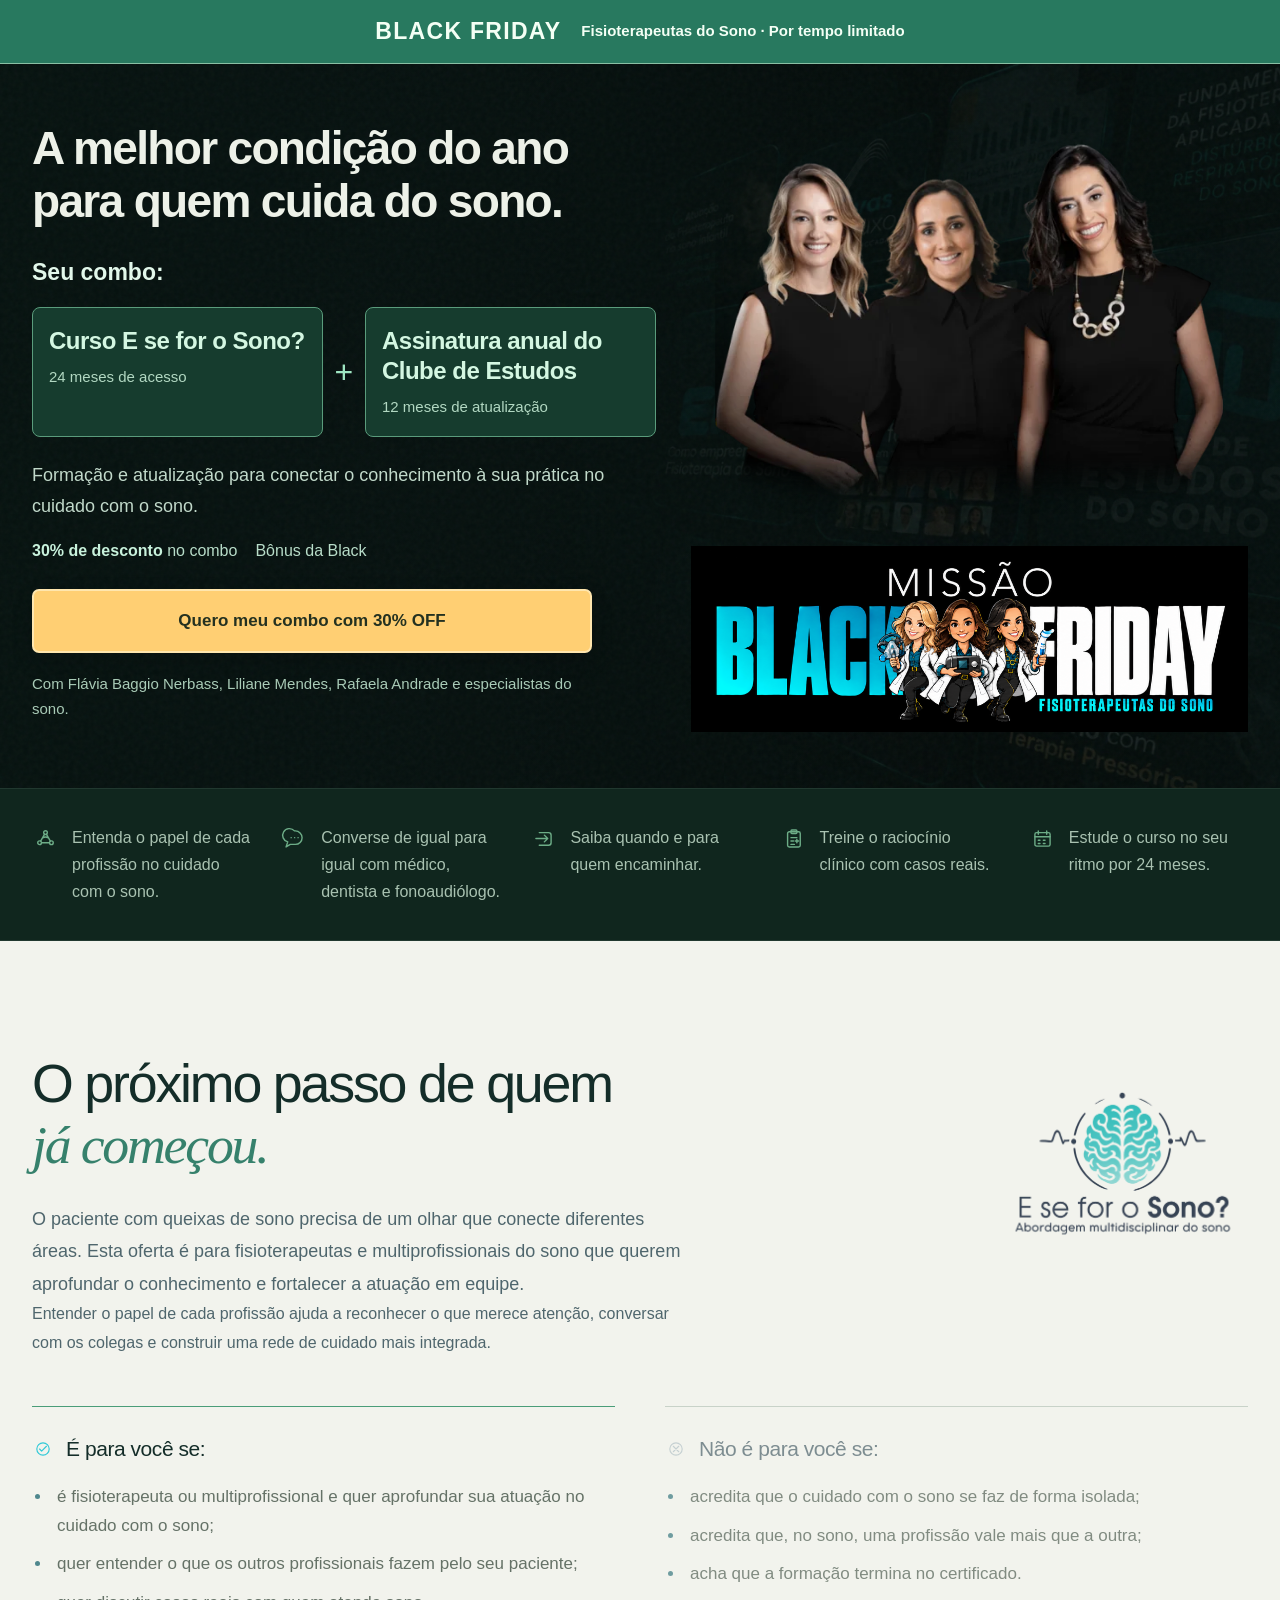
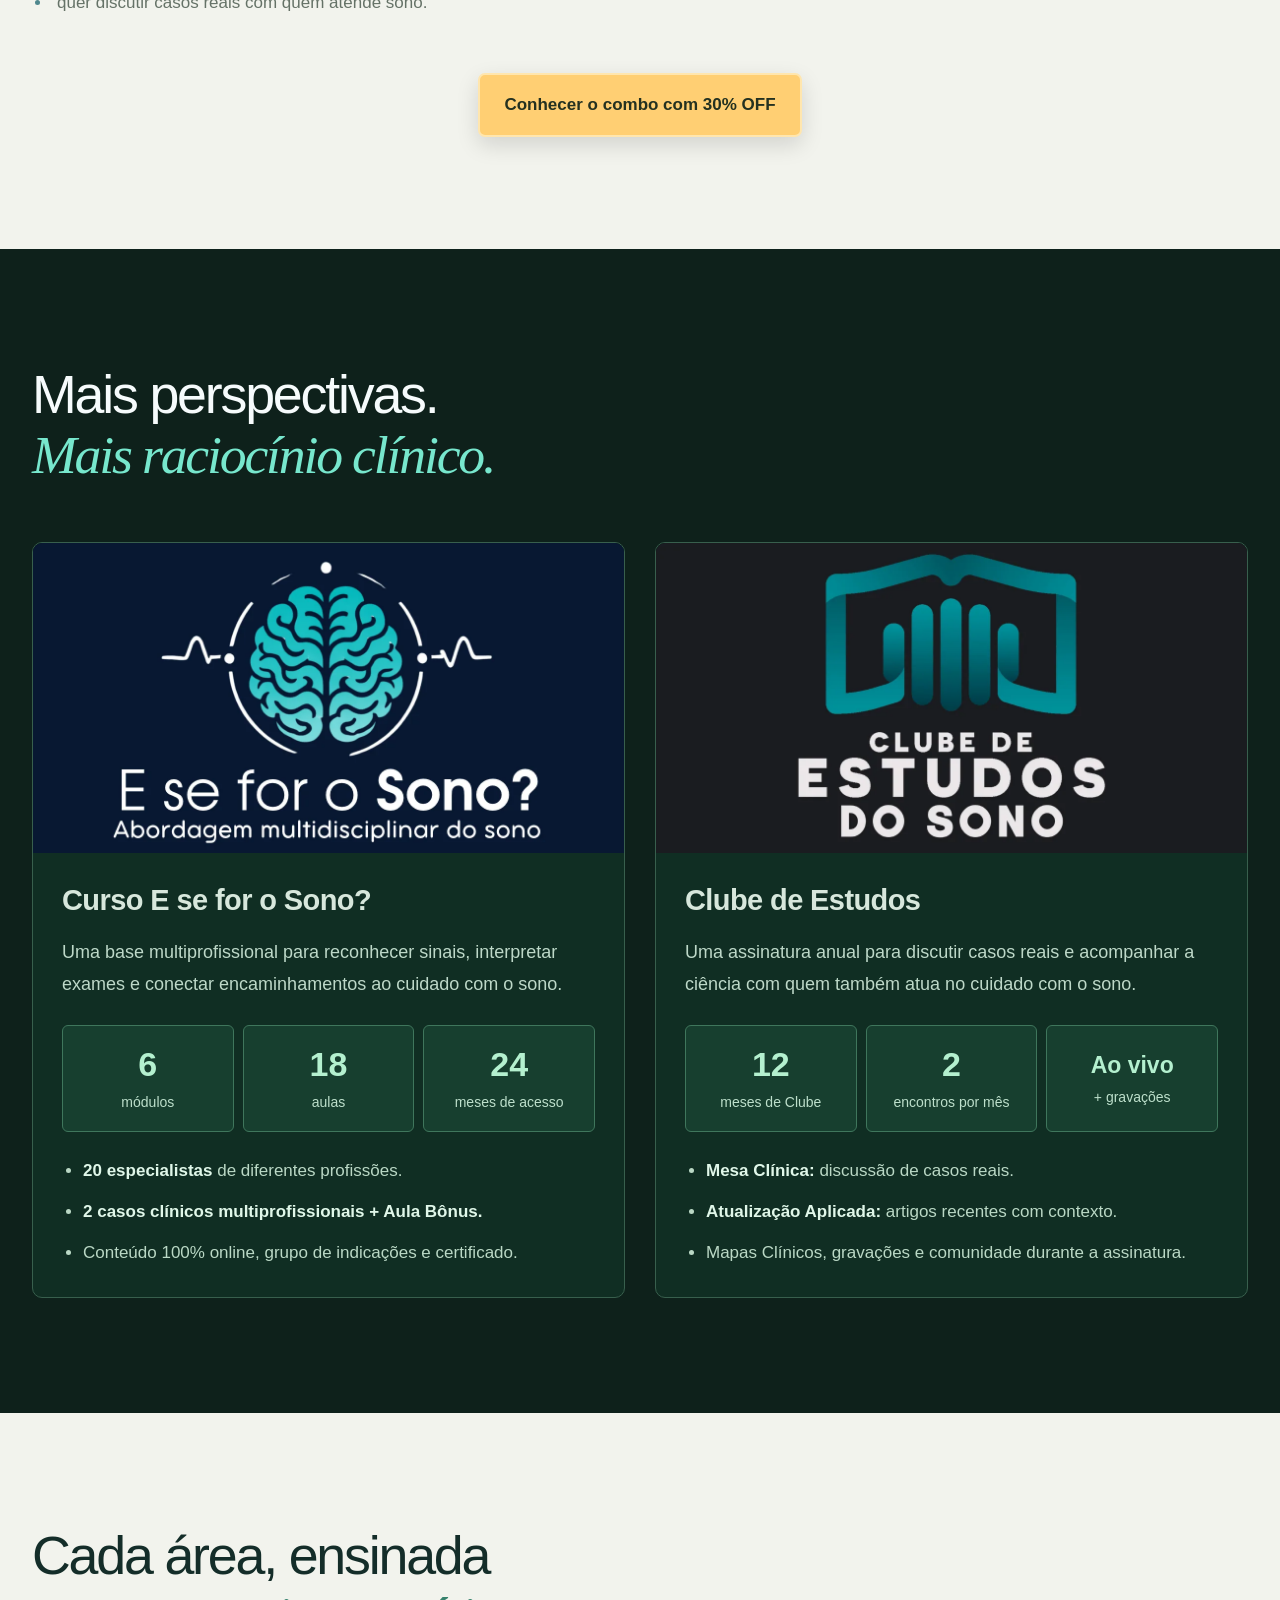
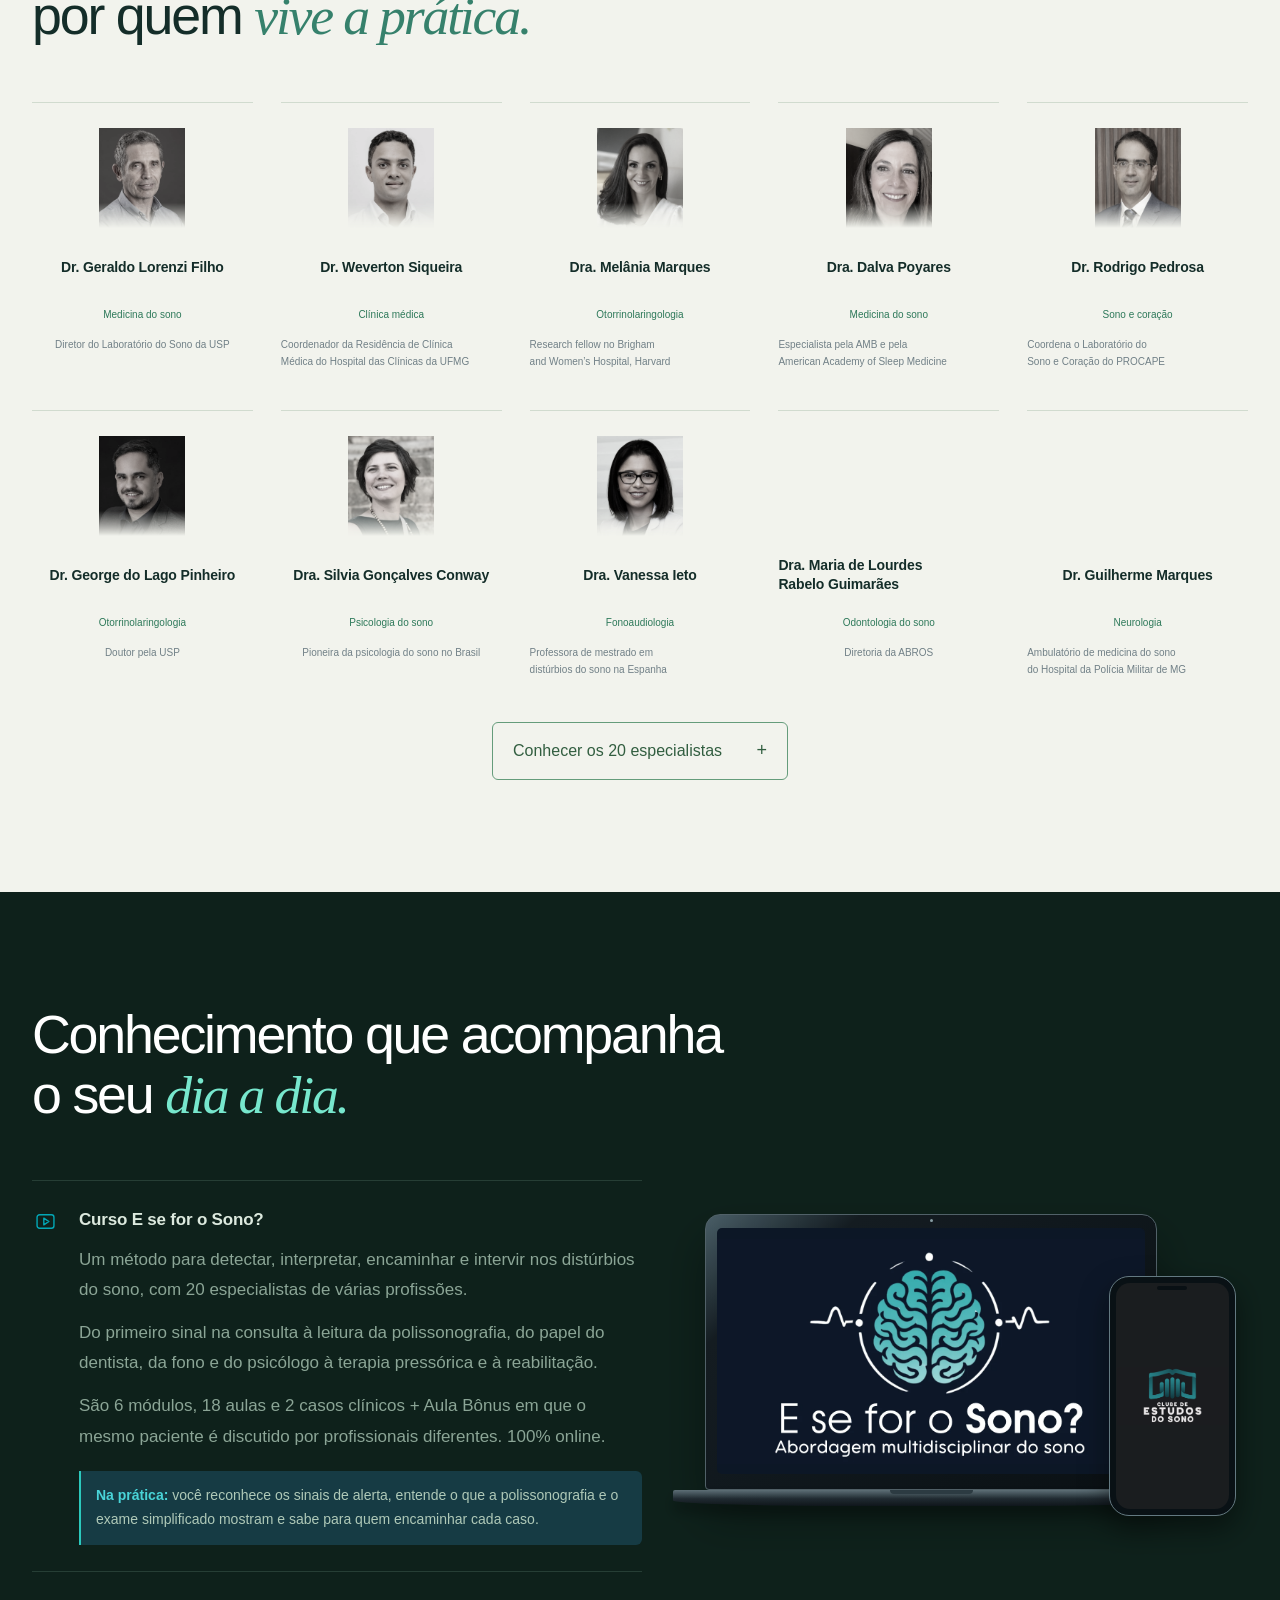
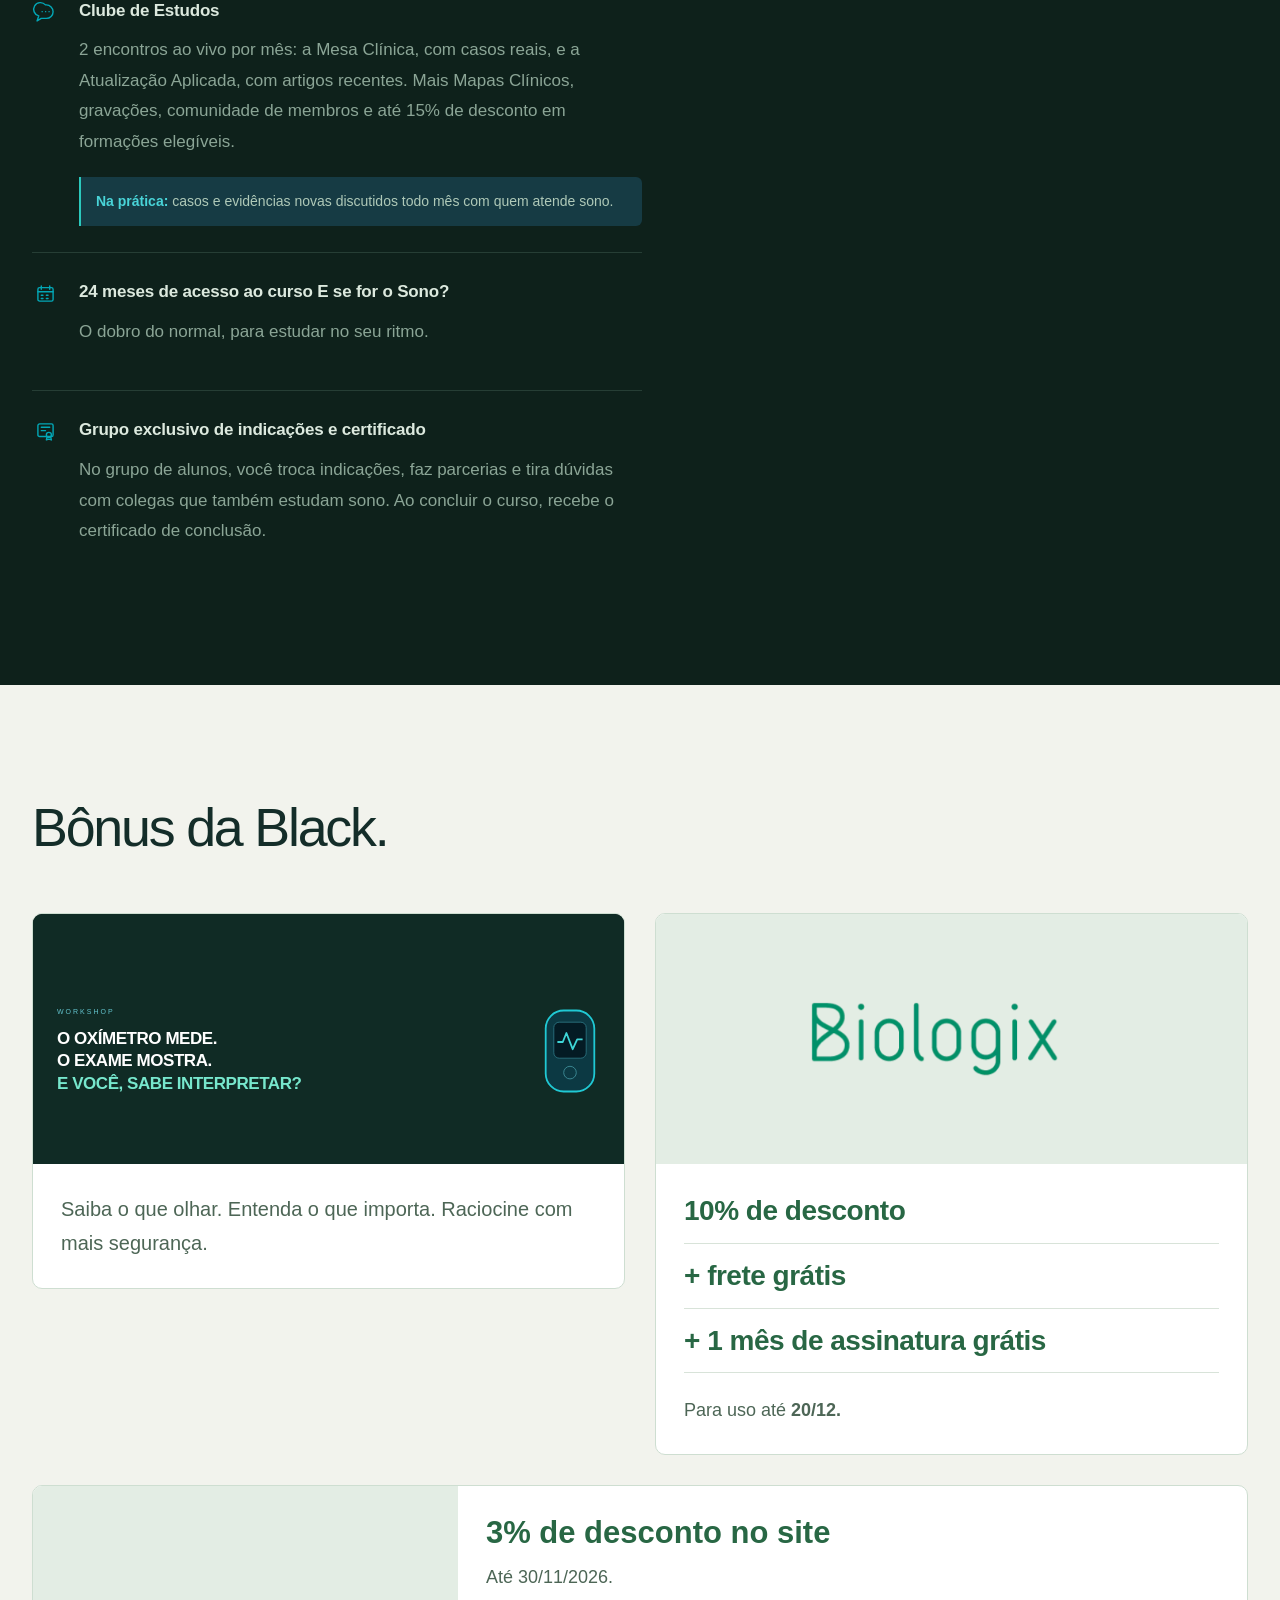
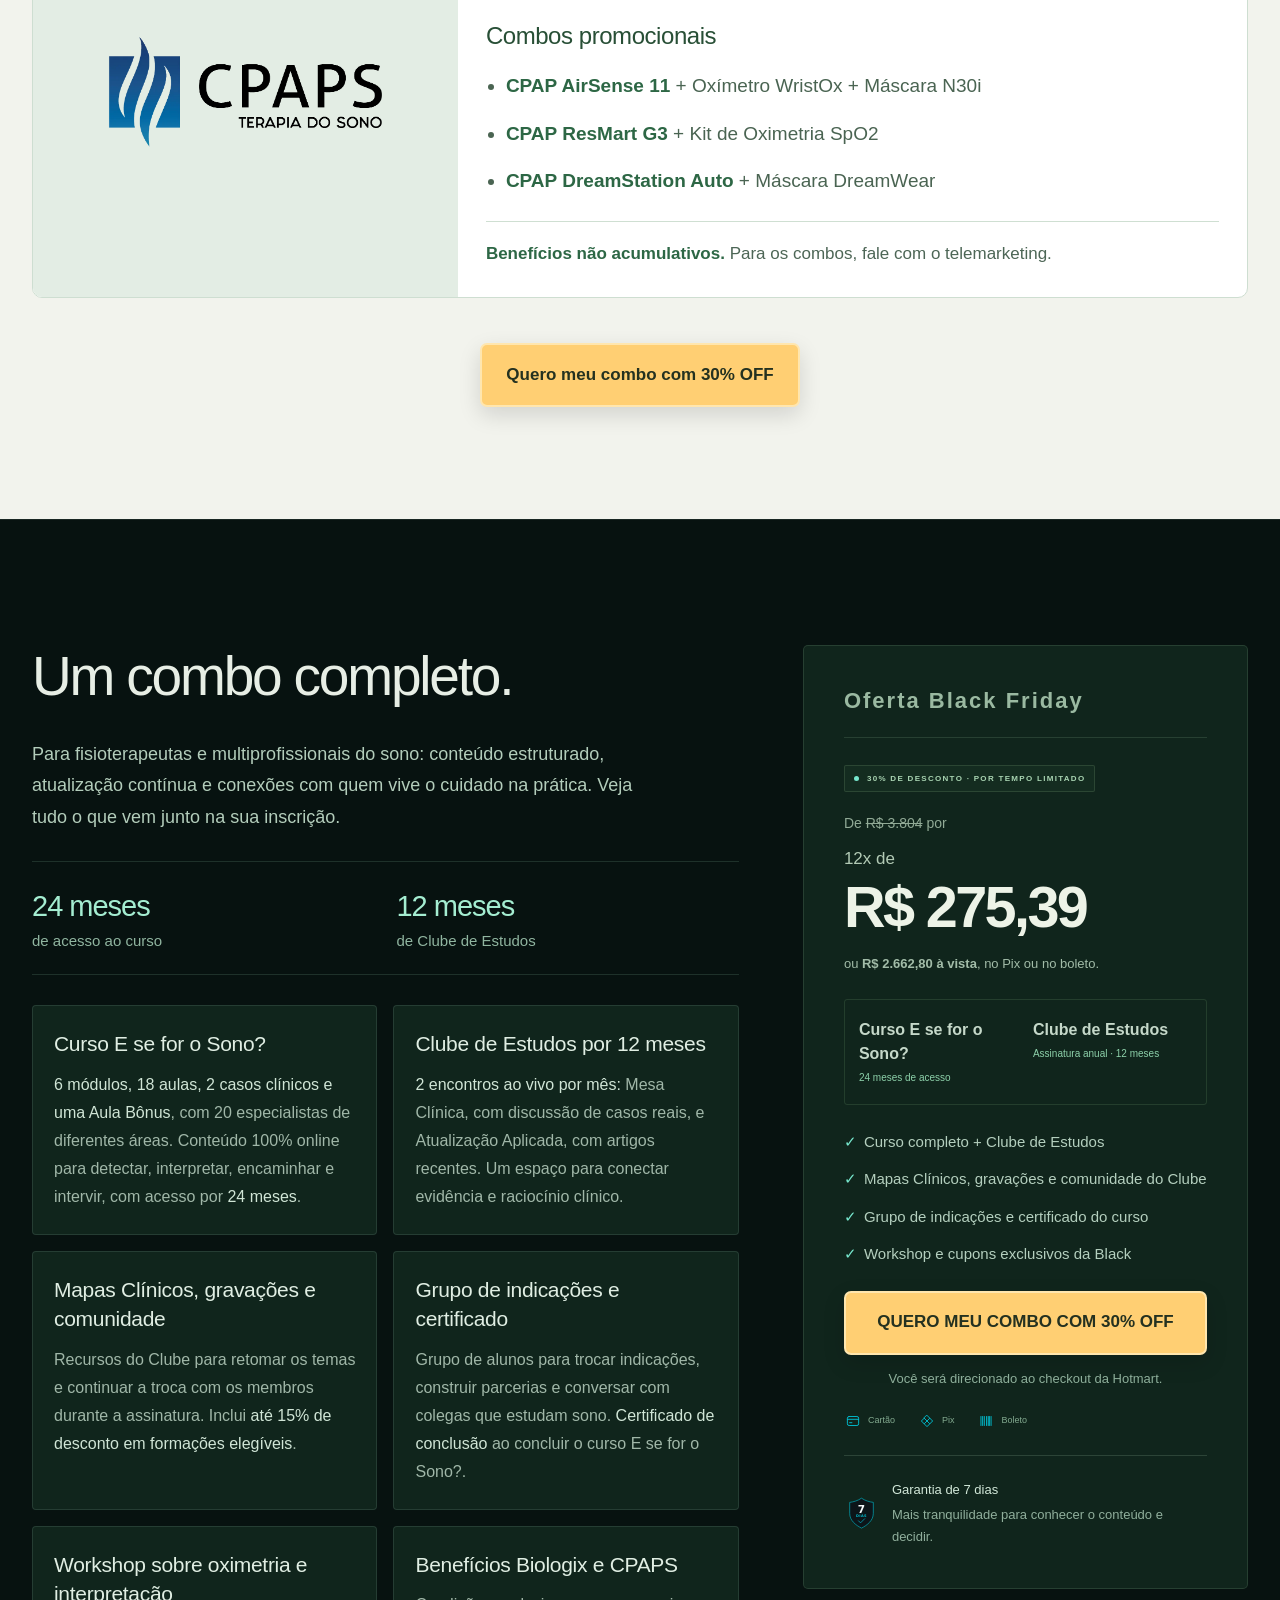
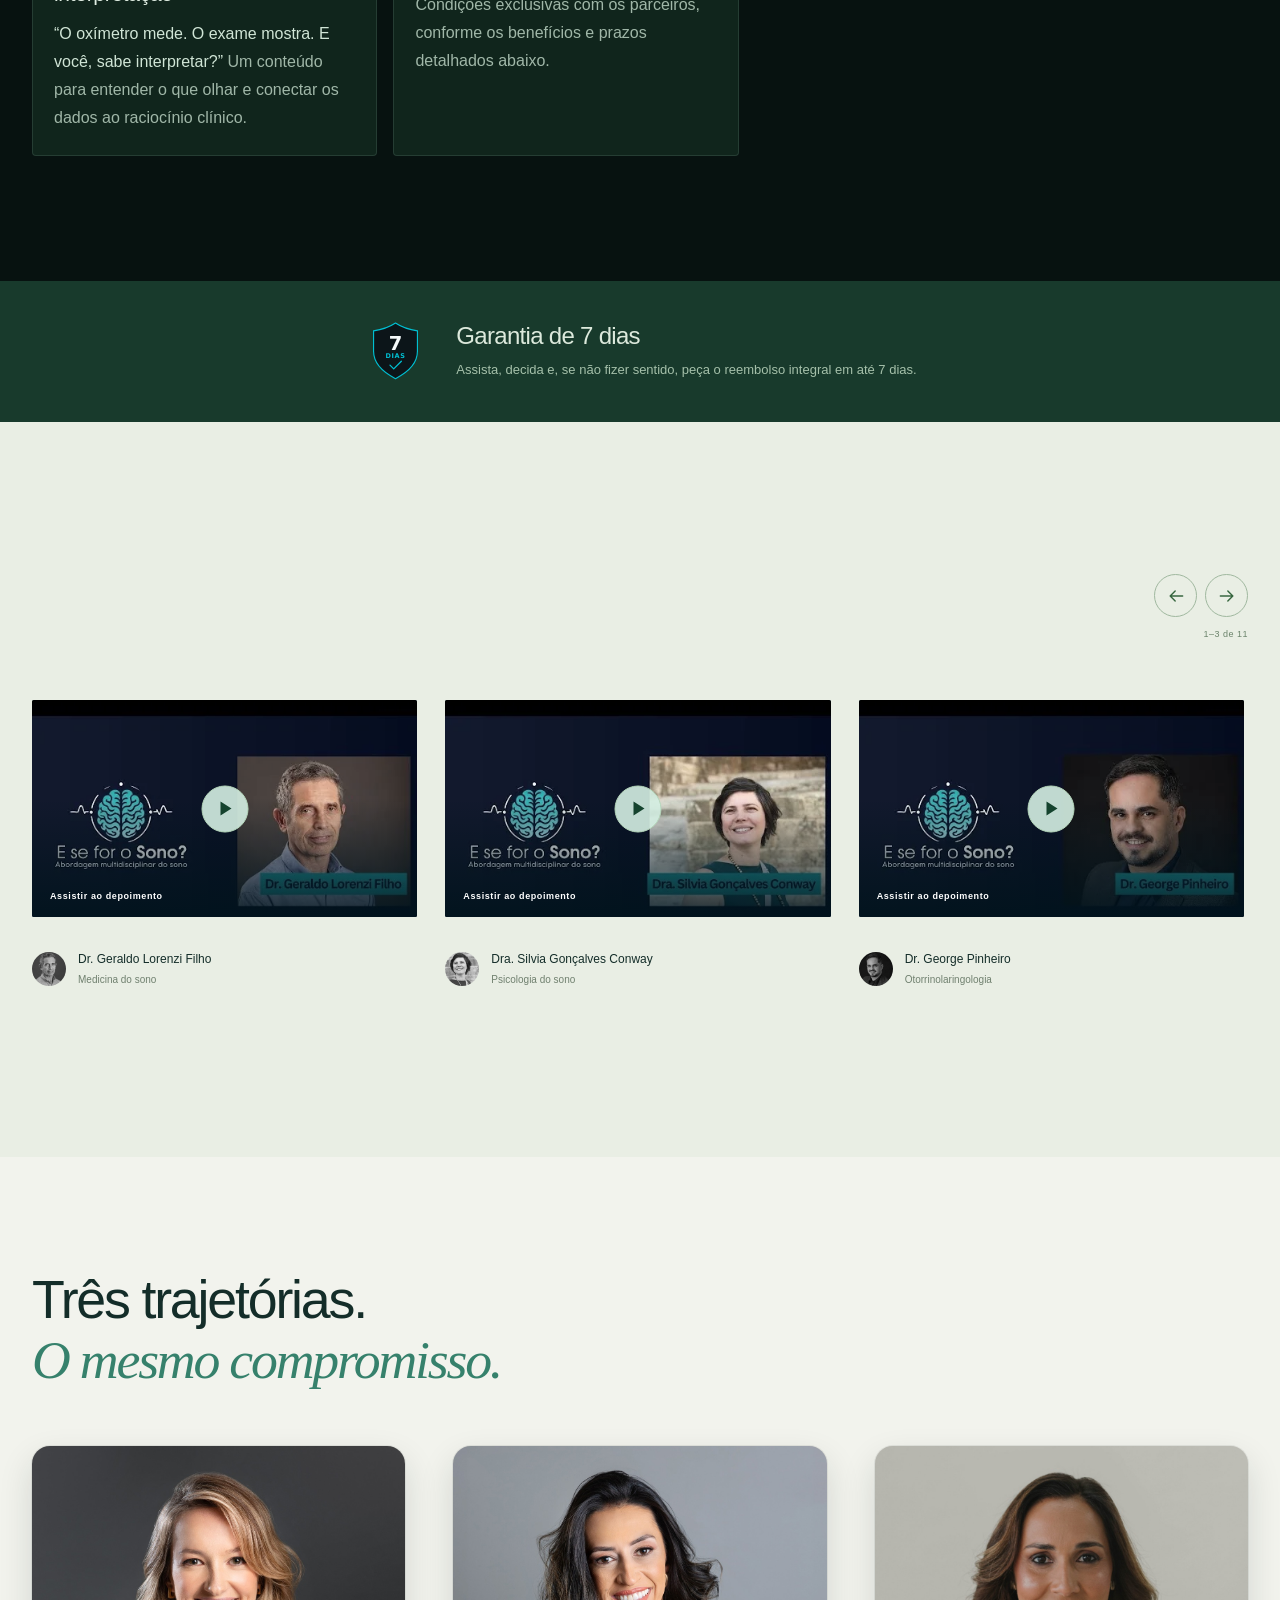
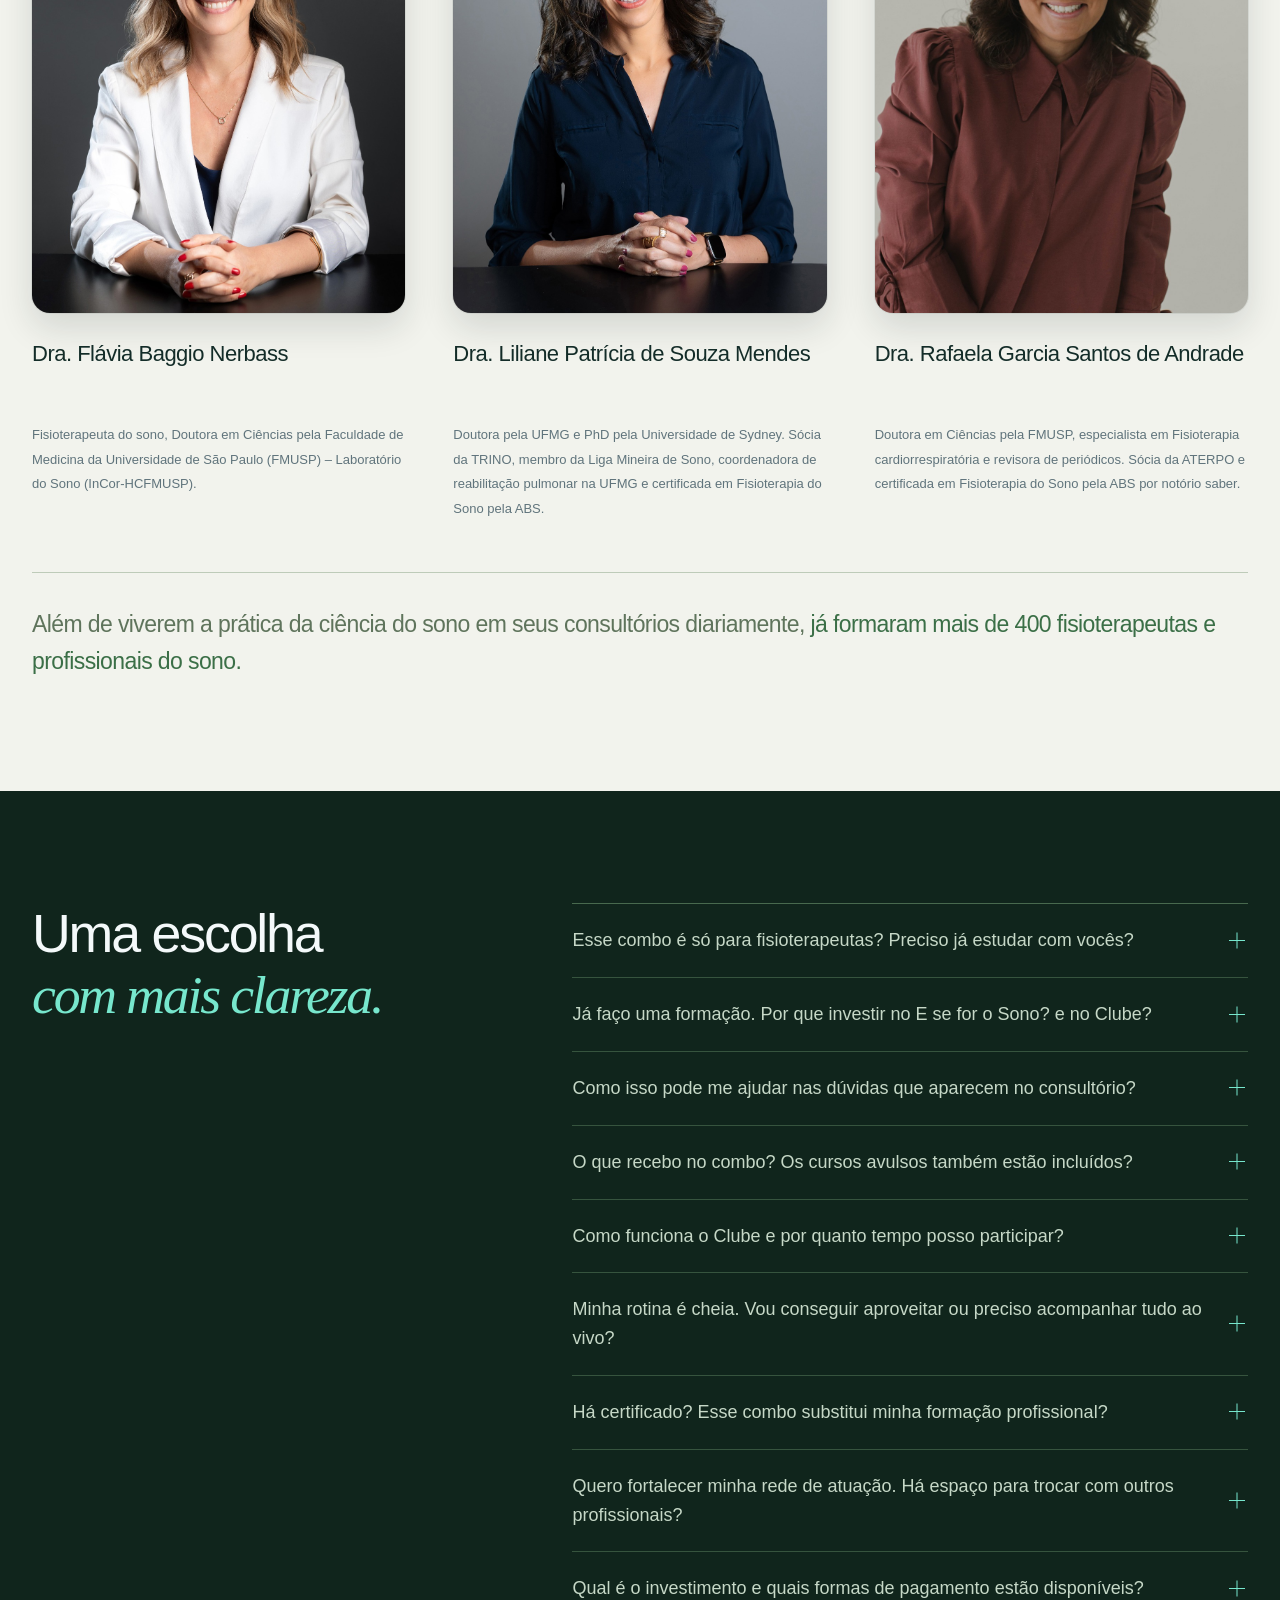
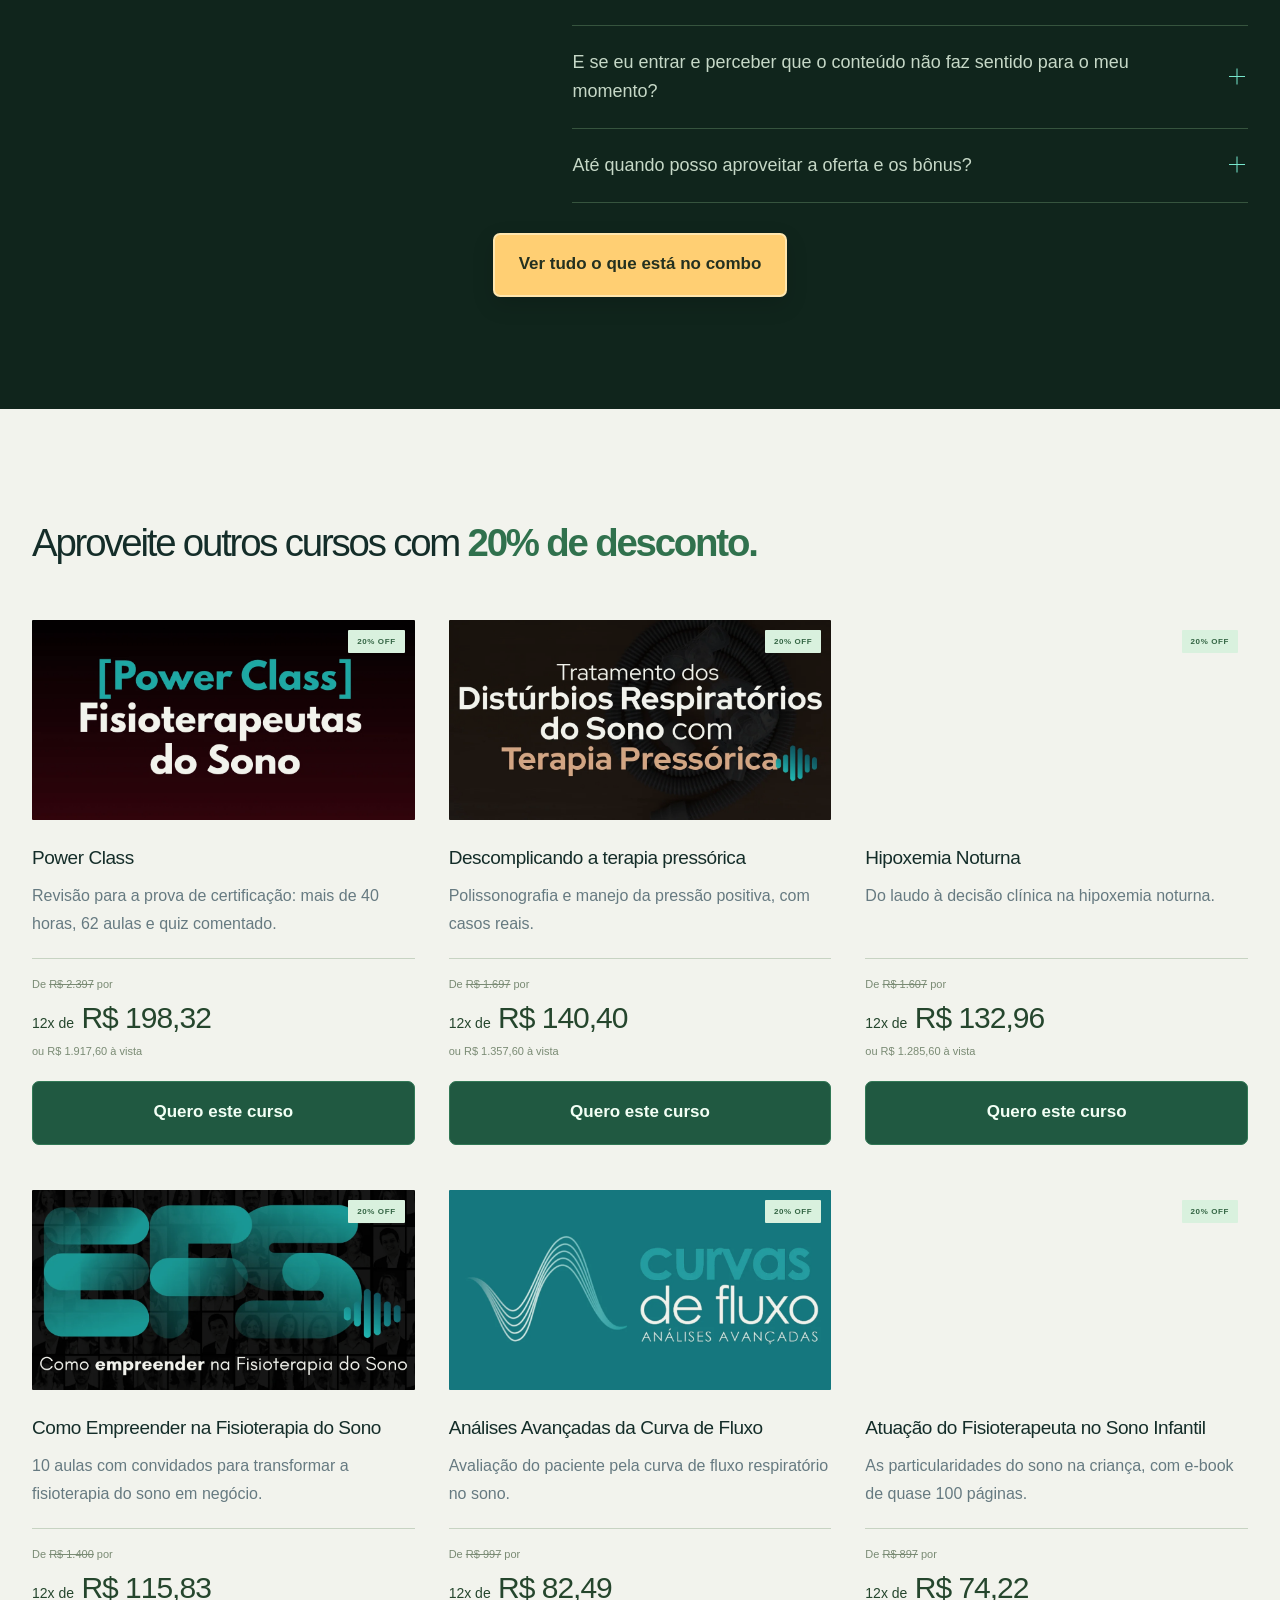
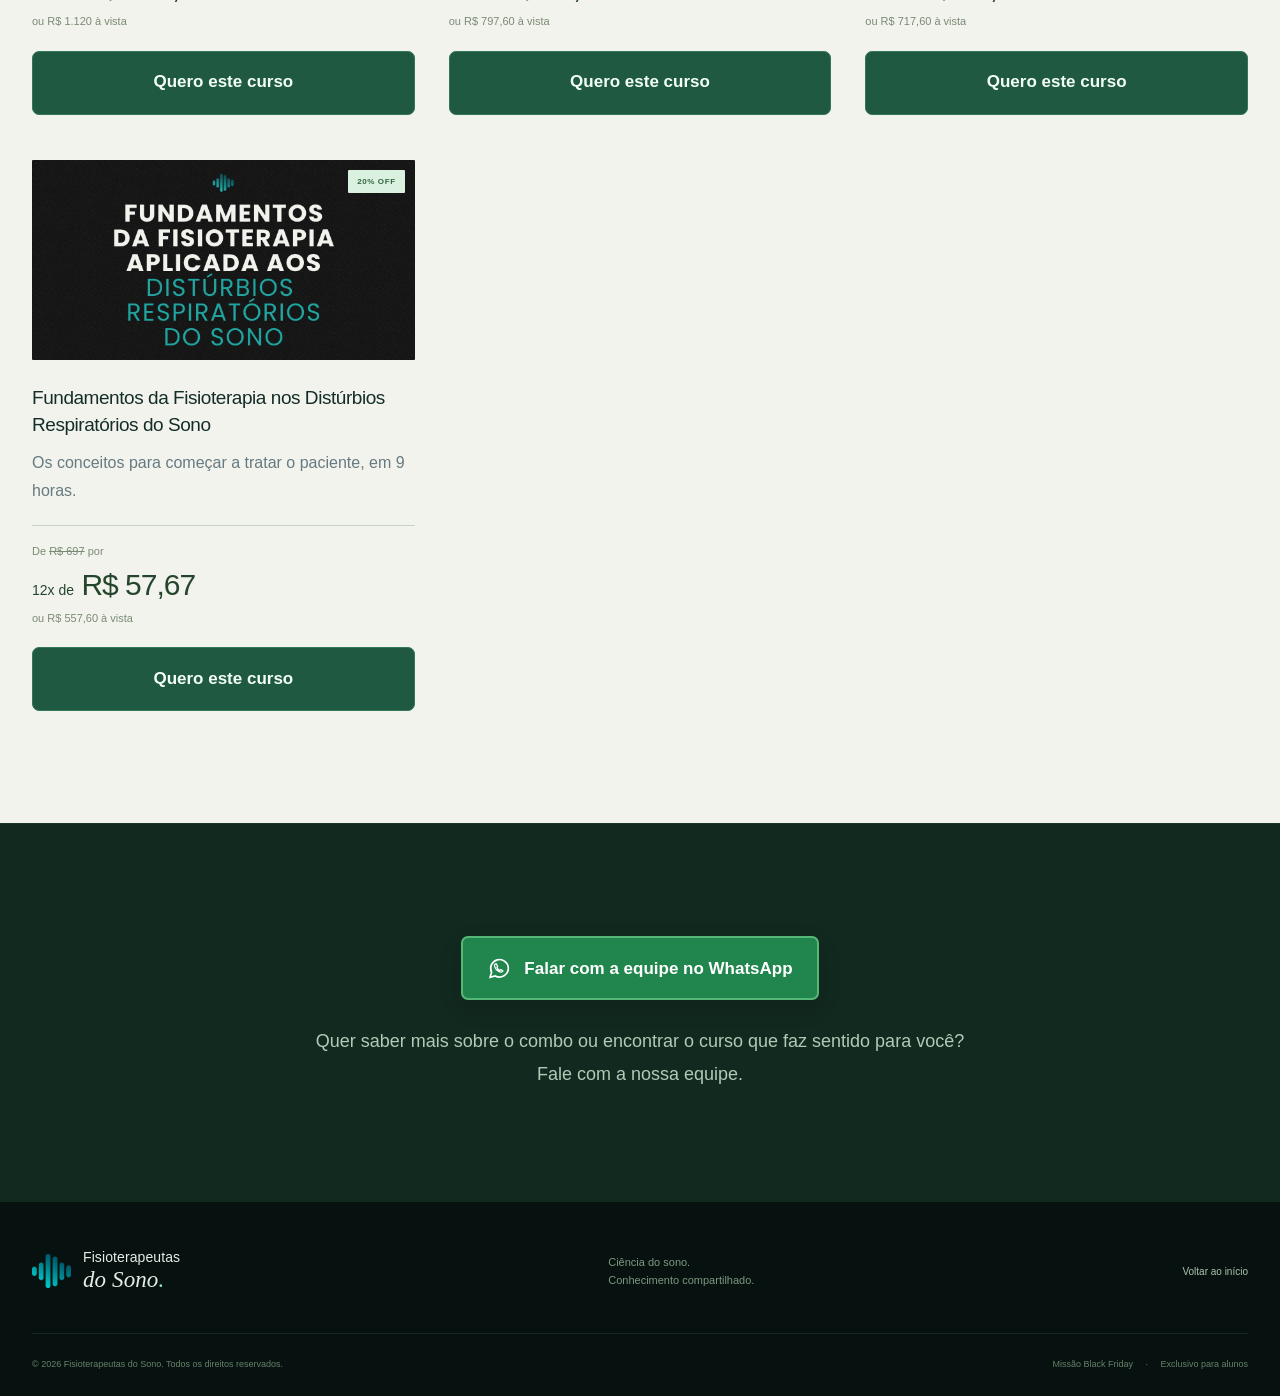
==== commit b043e67f: "Padroniza fotos das experts e posiciona bonus antes das ofertas" ====
--- a/index.html
+++ b/index.html
@@ -40,6 +40,7 @@
 <script src="config.js?v=20261115-checkouts-completos" defer></script>
 <script src="tracking.js?v=20261115-utms" defer></script>
 <script src="app.js?v=20261116-emformacao" defer></script>
+<link rel="stylesheet" href="experts.css?v=20261117-retratos">
 </head><body>
 <!-- Google Tag Manager (noscript) -->
 <noscript><iframe src="https://www.googletagmanager.com/ns.html?id=GTM-TF9PPGQC" height="0" width="0" style="display:none;visibility:hidden" title="Google Tag Manager"></iframe></noscript>
@@ -99,7 +100,11 @@
 
 <section class="section delivery" id="o-que-recebe" data-dobra="6" aria-labelledby="entrega-titulo"><div class="container"><div class="section-heading painel"><h2 id="entrega-titulo">Conhecimento que acompanha<br>o seu <em>dia a dia.</em></h2></div><div class="delivery-layout"><div class="delivery-list"><article class="delivery-card painel"><img src="assets/img/imagem-35.svg" alt="" class="" loading="lazy" decoding="async"><div><h3>Curso E se for o Sono?</h3><p>Um método para detectar, interpretar, encaminhar e intervir nos distúrbios do sono, com 20 especialistas de várias profissões.</p><p>Do primeiro sinal na consulta à leitura da polissonografia, do papel do dentista, da fono e do psicólogo à terapia pressórica e à reabilitação.</p><p>São 6 módulos, 18 aulas e 2 casos clínicos + Aula Bônus em que o mesmo paciente é discutido por profissionais diferentes. 100% online.</p><p class="practical"><strong>Na prática:</strong> você reconhece os sinais de alerta, entende o que a polissonografia e o exame simplificado mostram e sabe para quem encaminhar cada caso.</p></div></article><article class="delivery-card painel"><img src="assets/img/imagem-06.svg" alt="" class="" loading="lazy" decoding="async"><div><h3>Clube de Estudos</h3><p>2 encontros ao vivo por mês: a Mesa Clínica, com casos reais, e a Atualização Aplicada, com artigos recentes. Mais Mapas Clínicos, gravações, comunidade de membros e até 15% de desconto em formações elegíveis.</p><p class="practical"><strong>Na prática:</strong> casos e evidências novas discutidos todo mês com quem atende sono.</p></div></article><article class="delivery-card painel"><img src="assets/img/imagem-09.svg" alt="" class="" loading="lazy" decoding="async"><div><h3>24 meses de acesso ao curso E se for o Sono?</h3><p>O dobro do normal, para estudar no seu ritmo.</p></div></article><article class="delivery-card painel"><img src="assets/img/imagem-36.svg" alt="" class="" loading="lazy" decoding="async"><div><h3>Grupo exclusivo de indicações e certificado</h3><p>No grupo de alunos, você troca indicações, faz parcerias e tira dúvidas com colegas que também estudam sono. Ao concluir o curso, recebe o certificado de conclusão.</p></div></article></div><figure class="mockup-wrap"><div class="official-device-mockup" role="img" aria-label="Curso E se for o Sono? e assinatura anual do Clube de Estudos"><div class="mockup-laptop"><div class="laptop-camera"></div><div class="laptop-screen"><img src="assets/img/imagem-13.webp" alt="E se for o Sono? · Abordagem multidisciplinar do sono" class="" loading="lazy" decoding="async" width="1200" height="630"></div><div class="laptop-base"></div></div><div class="mockup-phone"><div class="phone-speaker"></div><div class="phone-screen"><img src="assets/img/imagem-14.webp" alt="Clube de Estudos do Sono" class="" loading="lazy" decoding="async" width="1200" height="630"></div></div></div></figure></div></div></section>
 
-<section class="investment center" id="investimento" data-dobra="7" aria-labelledby="investimento-titulo">
+<section class="section light" id="bonus" data-dobra="7" aria-labelledby="bonus-titulo"><div class="container"><div class="section-heading painel"><h2 id="bonus-titulo">Bônus da Black.</h2></div><div class="bonus-grid"><article class="bonus-card"><div class="bonus-image"><div class="workshop-art" ><div class="workshop-art-copy"><span>WORKSHOP</span><b>O OXÍMETRO MEDE.<br>O EXAME MOSTRA.<br><em>E VOCÊ, SABE INTERPRETAR?</em></b></div><svg aria-hidden="true" fill="none" viewBox="0 0 80 100"><rect x="13" y="5" width="54" height="90" rx="20" fill="#0c3943" stroke="#20c9d4" stroke-width="2"></rect><rect x="22" y="18" width="36" height="40" rx="6" fill="#041b24" stroke="#2c727f"></rect><path d="M26 40h6l4-10 7 18 5-11h6" stroke="#3ed6d7" stroke-width="2" stroke-linejoin="round"></path><circle cx="40" cy="74" r="7" stroke="#3e8d98"></circle></svg></div></div><div class="bonus-content painel"><p>Saiba o que olhar. Entenda o que importa. Raciocine com mais segurança.</p></div></article>
+<article class="bonus-card" aria-label="Benefícios Biologix"><div class="partner-visual"><img src="assets/img/imagem-40.webp" alt="Biologix" width="351" height="101" loading="lazy" decoding="async"></div><div class="bonus-content painel"><ul class="partner-benefits"><li><strong>10% de desconto</strong></li><li><strong>+ frete grátis</strong></li><li><strong>+ 1 mês de assinatura grátis</strong></li></ul><p class="benefit-validity">Para uso até <strong>20/12.</strong></p></div></article>
+<article class="bonus-card cpaps-card" aria-label="Benefícios CPAPS"><div class="partner-visual"><img src="assets/img/imagem-41.webp" alt="CPAPS · Terapia do Sono" width="946" height="382" loading="lazy" decoding="async"></div><div class="bonus-content painel"><p class="partner-lead"><strong>3% de desconto no site</strong><span>Até 30/11/2026.</span></p><h3>Combos promocionais</h3><ul class="partner-combos"><li><strong>CPAP AirSense 11</strong> + Oxímetro WristOx + Máscara N30i</li><li><strong>CPAP ResMart G3</strong> + Kit de Oximetria SpO2</li><li><strong>CPAP DreamStation Auto</strong> + Máscara DreamWear</li></ul><p class="partner-rules"><strong>Benefícios não acumulativos.</strong> Para os combos, fale com o telemarketing.</p></div></article>
+</div><article id="bonus24" class="bonus24" data-bonus-limited><img src="assets/img/imagem-42.webp" alt="Hipoxemia Noturna: como transformar dados em ações" loading="lazy" decoding="async" width="1200" height="630"><div class="bonus24-copy"><p class="limited-title"><svg aria-hidden="true" fill="none" viewBox="0 0 24 24"><circle cx="12" cy="12" r="9" stroke="currentColor" stroke-width="1.6"></circle><path d="M12 6v6l4 2" stroke="currentColor" stroke-width="1.6" stroke-linecap="round"></path></svg>Só nas primeiras 24 horas</p><h3>Carga hipóxica: por que precisamos ficar atentos?</h3><p>Aula 1 do curso Hipoxemia Noturna, para quem entrar <strong>até as 7h de 18/11.</strong></p></div></article><div class="cta-row"><a class="cta primary" href="#investimento">Quero meu combo com 30% OFF</a></div></div></section>
+<section class="investment center" id="investimento" data-dobra="8" aria-labelledby="investimento-titulo">
 <div class="container offer-layout">
   <div class="investment-copy painel">
 
@@ -134,16 +139,13 @@
   </div>
 </div></section>
 
-<section class="section light" id="bonus" data-dobra="8" aria-labelledby="bonus-titulo"><div class="container"><div class="section-heading painel"><h2 id="bonus-titulo">Bônus da Black.</h2></div><div class="bonus-grid"><article class="bonus-card"><div class="bonus-image"><div class="workshop-art" ><div class="workshop-art-copy"><span>WORKSHOP</span><b>O OXÍMETRO MEDE.<br>O EXAME MOSTRA.<br><em>E VOCÊ, SABE INTERPRETAR?</em></b></div><svg aria-hidden="true" fill="none" viewBox="0 0 80 100"><rect x="13" y="5" width="54" height="90" rx="20" fill="#0c3943" stroke="#20c9d4" stroke-width="2"></rect><rect x="22" y="18" width="36" height="40" rx="6" fill="#041b24" stroke="#2c727f"></rect><path d="M26 40h6l4-10 7 18 5-11h6" stroke="#3ed6d7" stroke-width="2" stroke-linejoin="round"></path><circle cx="40" cy="74" r="7" stroke="#3e8d98"></circle></svg></div></div><div class="bonus-content painel"><p>Saiba o que olhar. Entenda o que importa. Raciocine com mais segurança.</p></div></article>
-<article class="bonus-card" aria-label="Benefícios Biologix"><div class="partner-visual"><img src="assets/img/imagem-40.webp" alt="Biologix" width="351" height="101" loading="lazy" decoding="async"></div><div class="bonus-content painel"><ul class="partner-benefits"><li><strong>10% de desconto</strong></li><li><strong>+ frete grátis</strong></li><li><strong>+ 1 mês de assinatura grátis</strong></li></ul><p class="benefit-validity">Para uso até <strong>20/12.</strong></p></div></article>
-<article class="bonus-card cpaps-card" aria-label="Benefícios CPAPS"><div class="partner-visual"><img src="assets/img/imagem-41.webp" alt="CPAPS · Terapia do Sono" width="946" height="382" loading="lazy" decoding="async"></div><div class="bonus-content painel"><p class="partner-lead"><strong>3% de desconto no site</strong><span>Até 30/11/2026.</span></p><h3>Combos promocionais</h3><ul class="partner-combos"><li><strong>CPAP AirSense 11</strong> + Oxímetro WristOx + Máscara N30i</li><li><strong>CPAP ResMart G3</strong> + Kit de Oximetria SpO2</li><li><strong>CPAP DreamStation Auto</strong> + Máscara DreamWear</li></ul><p class="partner-rules"><strong>Benefícios não acumulativos.</strong> Para os combos, fale com o telemarketing.</p></div></article>
-</div><article id="bonus24" class="bonus24" data-bonus-limited><img src="assets/img/imagem-42.webp" alt="Hipoxemia Noturna: como transformar dados em ações" loading="lazy" decoding="async" width="1200" height="630"><div class="bonus24-copy"><p class="limited-title"><svg aria-hidden="true" fill="none" viewBox="0 0 24 24"><circle cx="12" cy="12" r="9" stroke="currentColor" stroke-width="1.6"></circle><path d="M12 6v6l4 2" stroke="currentColor" stroke-width="1.6" stroke-linecap="round"></path></svg>Só nas primeiras 24 horas</p><h3>Carga hipóxica: por que precisamos ficar atentos?</h3><p>Aula 1 do curso Hipoxemia Noturna, para quem entrar <strong>até as 7h de 18/11.</strong></p></div></article><div class="cta-row"><a class="cta primary" href="#investimento">Quero meu combo com 30% OFF</a></div></div></section>
+
 
 <section class="guarantee" id="garantia" data-dobra="9" aria-labelledby="garantia-titulo"><div class="container"><div class="guarantee-inner"><img src="assets/img/imagem-43.svg" alt="Garantia de 7 dias" class="" loading="lazy" decoding="async"><div><h2 id="garantia-titulo">Garantia de 7 dias</h2><p>Assista, decida e, se não fizer sentido, peça o reembolso integral em até 7 dias.</p></div></div></div></section>
 
 <section class="section light testimonials" id="depoimentos" data-dobra="10" aria-label="Depoimentos"><div class="container"><div class="section-heading painel"><div class="carousel-controls"><button class="carousel-button" data-scroll="-1" aria-label="Depoimento anterior"><svg fill="none" aria-hidden="true" viewBox="0 0 24 24"><path d="M4 12h15m-6-6 6 6-6 6" stroke="currentColor" stroke-width="1.7" stroke-linecap="round" stroke-linejoin="round"></path></svg></button><button class="carousel-button" data-scroll="1" aria-label="Próximo depoimento"><svg fill="none" aria-hidden="true" viewBox="0 0 24 24"><path d="M4 12h15m-6-6 6 6-6 6" stroke="currentColor" stroke-width="1.7" stroke-linecap="round" stroke-linejoin="round"></path></svg></button><span class="carousel-counter" id="depoimentos-counter" aria-live="polite">1–3 de 11</span></div></div><div class="testimonials-track" id="depoimentos-track" tabindex="0" aria-label="Carrossel de depoimentos"><article class="testimonial-video"><a class="video-cover" href="https://www.youtube.com/watch?v=91hu0NDjpjA&amp;t=15s" target="_blank" rel="noopener" data-video-id="91hu0NDjpjA" data-video-start="15" data-video-name="Dr. Geraldo Lorenzi Filho" aria-label="Assistir ao depoimento de Dr. Geraldo Lorenzi Filho"><img src="assets/img/imagem-44.webp" alt="Depoimento de Dr. Geraldo Lorenzi Filho" class="" loading="lazy" decoding="async" width="480" height="360"><span class="video-play"><svg aria-hidden="true" fill="currentColor" viewBox="0 0 24 24"><path d="m9 5 11 7-11 7z"></path></svg></span><span class="video-cover-label">Assistir ao depoimento</span></a><div class="video-identity painel"><img src="assets/img/imagem-15.webp" alt="" class="" loading="lazy" decoding="async" width="1080" height="1080"><div><h3>Dr. Geraldo Lorenzi Filho</h3><p>Medicina do sono</p></div></div></article><article class="testimonial-video"><a class="video-cover" href="https://www.youtube.com/watch?v=AEd2x6V5ZvQ&amp;t=1s" target="_blank" rel="noopener" data-video-id="AEd2x6V5ZvQ" data-video-start="1" data-video-name="Dra. Silvia Gonçalves Conway" aria-label="Assistir ao depoimento de Dra. Silvia Gonçalves Conway"><img src="assets/img/imagem-45.webp" alt="Depoimento de Dra. Silvia Gonçalves Conway" class="" loading="lazy" decoding="async" width="480" height="360"><span class="video-play"><svg aria-hidden="true" fill="currentColor" viewBox="0 0 24 24"><path d="m9 5 11 7-11 7z"></path></svg></span><span class="video-cover-label">Assistir ao depoimento</span></a><div class="video-identity painel"><img src="assets/img/imagem-21.webp" alt="" class="" loading="lazy" decoding="async" width="1080" height="1080"><div><h3>Dra. Silvia Gonçalves Conway</h3><p>Psicologia do sono</p></div></div></article><article class="testimonial-video"><a class="video-cover" href="https://www.youtube.com/watch?v=2n12D0kSsSw&amp;t=11s" target="_blank" rel="noopener" data-video-id="2n12D0kSsSw" data-video-start="11" data-video-name="Dr. George Pinheiro" aria-label="Assistir ao depoimento de Dr. George Pinheiro"><img src="assets/img/imagem-46.webp" alt="Depoimento de Dr. George Pinheiro" class="" loading="lazy" decoding="async" width="480" height="360"><span class="video-play"><svg aria-hidden="true" fill="currentColor" viewBox="0 0 24 24"><path d="m9 5 11 7-11 7z"></path></svg></span><span class="video-cover-label">Assistir ao depoimento</span></a><div class="video-identity painel"><img src="assets/img/imagem-20.webp" alt="" class="" loading="lazy" decoding="async" width="1080" height="1080"><div><h3>Dr. George Pinheiro</h3><p>Otorrinolaringologia</p></div></div></article><article class="testimonial-video"><a class="video-cover" href="https://www.youtube.com/watch?v=iUQ1C9Wy6Gc" target="_blank" rel="noopener" data-video-id="iUQ1C9Wy6Gc" data-video-start="0" data-video-name="Dra. Sofia Fontanello Furlan" aria-label="Assistir ao depoimento de Dra. Sofia Fontanello Furlan"><img src="assets/img/imagem-47.webp" alt="Depoimento de Dra. Sofia Fontanello Furlan" class="" loading="lazy" decoding="async" width="480" height="360"><span class="video-play"><svg aria-hidden="true" fill="currentColor" viewBox="0 0 24 24"><path d="m9 5 11 7-11 7z"></path></svg></span><span class="video-cover-label">Assistir ao depoimento</span></a><div class="video-identity painel"><img src="assets/img/imagem-26.webp" alt="" class="" loading="lazy" decoding="async" width="1080" height="1080"><div><h3>Dra. Sofia Fontanello Furlan</h3><p>Pesquisa em sono</p></div></div></article><article class="testimonial-video"><a class="video-cover" href="https://www.youtube.com/watch?v=YcYnO_gch4g" target="_blank" rel="noopener" data-video-id="YcYnO_gch4g" data-video-start="0" data-video-name="Dra. Melânia Marques" aria-label="Assistir ao depoimento de Dra. Melânia Marques"><img src="assets/img/imagem-48.webp" alt="Depoimento de Dra. Melânia Marques" class="" loading="lazy" decoding="async" width="480" height="360"><span class="video-play"><svg aria-hidden="true" fill="currentColor" viewBox="0 0 24 24"><path d="m9 5 11 7-11 7z"></path></svg></span><span class="video-cover-label">Assistir ao depoimento</span></a><div class="video-identity painel"><img src="assets/img/imagem-17.webp" alt="" class="" loading="lazy" decoding="async" width="1080" height="1080"><div><h3>Dra. Melânia Marques</h3><p>Otorrinolaringologia</p></div></div></article><article class="testimonial-video"><a class="video-cover" href="https://www.youtube.com/watch?v=2dRM1D2R7S0" target="_blank" rel="noopener" data-video-id="2dRM1D2R7S0" data-video-start="0" data-video-name="Dra. Dalva Poyares" aria-label="Assistir ao depoimento de Dra. Dalva Poyares"><img src="assets/img/imagem-49.webp" alt="Depoimento de Dra. Dalva Poyares" class="" loading="lazy" decoding="async" width="480" height="360"><span class="video-play"><svg aria-hidden="true" fill="currentColor" viewBox="0 0 24 24"><path d="m9 5 11 7-11 7z"></path></svg></span><span class="video-cover-label">Assistir ao depoimento</span></a><div class="video-identity painel"><img src="assets/img/imagem-18.webp" alt="" class="" loading="lazy" decoding="async" width="1080" height="1080"><div><h3>Dra. Dalva Poyares</h3><p>Medicina do sono</p></div></div></article><article class="testimonial-video"><a class="video-cover" href="https://www.youtube.com/watch?v=Q7JoRW5asJI" target="_blank" rel="noopener" data-video-id="Q7JoRW5asJI" data-video-start="0" data-video-name="Dra. Vanessa Ieto" aria-label="Assistir ao depoimento de Dra. Vanessa Ieto"><img src="assets/img/imagem-50.webp" alt="Depoimento de Dra. Vanessa Ieto" class="" loading="lazy" decoding="async" width="480" height="360"><span class="video-play"><svg aria-hidden="true" fill="currentColor" viewBox="0 0 24 24"><path d="m9 5 11 7-11 7z"></path></svg></span><span class="video-cover-label">Assistir ao depoimento</span></a><div class="video-identity painel"><img src="assets/img/imagem-22.webp" alt="" class="" loading="lazy" decoding="async" width="1080" height="1080"><div><h3>Dra. Vanessa Ieto</h3><p>Fonoaudiologia</p></div></div></article><article class="testimonial-video"><a class="video-cover" href="https://www.youtube.com/watch?v=0pyV2TfPbA8&amp;t=5s" target="_blank" rel="noopener" data-video-id="0pyV2TfPbA8" data-video-start="5" data-video-name="Dra. Sara Giampá" aria-label="Assistir ao depoimento de Dra. Sara Giampá"><img src="assets/img/imagem-51.webp" alt="Depoimento de Dra. Sara Giampá" class="" loading="lazy" decoding="async" width="480" height="360"><span class="video-play"><svg aria-hidden="true" fill="currentColor" viewBox="0 0 24 24"><path d="m9 5 11 7-11 7z"></path></svg></span><span class="video-cover-label">Assistir ao depoimento</span></a><div class="video-identity painel"><img src="assets/img/imagem-34.webp" alt="" class="" loading="lazy" decoding="async" width="1280" height="1280"><div><h3>Dra. Sara Giampá</h3><p>Exercício físico</p></div></div></article><article class="testimonial-video"><a class="video-cover" href="https://www.youtube.com/watch?v=F85pvFk3DfI" target="_blank" rel="noopener" data-video-id="F85pvFk3DfI" data-video-start="0" data-video-name="Dra. Maria Fernanda Naufel" aria-label="Assistir ao depoimento de Dra. Maria Fernanda Naufel"><img src="assets/img/imagem-52.webp" alt="Depoimento de Dra. Maria Fernanda Naufel" class="" loading="lazy" decoding="async" width="480" height="360"><span class="video-play"><svg aria-hidden="true" fill="currentColor" viewBox="0 0 24 24"><path d="m9 5 11 7-11 7z"></path></svg></span><span class="video-cover-label">Assistir ao depoimento</span></a><div class="video-identity painel"><img src="assets/img/imagem-33.webp" alt="" class="" loading="lazy" decoding="async" width="1280" height="1280"><div><h3>Dra. Maria Fernanda Naufel</h3><p>Nutrição</p></div></div></article><article class="testimonial-video"><a class="video-cover" href="https://www.youtube.com/watch?v=S6CBiIDIQ8U&amp;t=21s" target="_blank" rel="noopener" data-video-id="S6CBiIDIQ8U" data-video-start="21" data-video-name="Dr. Rodrigo Pedrosa" aria-label="Assistir ao depoimento de Dr. Rodrigo Pedrosa"><img src="assets/img/imagem-53.webp" alt="Depoimento de Dr. Rodrigo Pedrosa" class="" loading="lazy" decoding="async" width="480" height="360"><span class="video-play"><svg aria-hidden="true" fill="currentColor" viewBox="0 0 24 24"><path d="m9 5 11 7-11 7z"></path></svg></span><span class="video-cover-label">Assistir ao depoimento</span></a><div class="video-identity painel"><img src="assets/img/imagem-19.webp" alt="" class="" loading="lazy" decoding="async" width="1080" height="1080"><div><h3>Dr. Rodrigo Pedrosa</h3><p>Sono e coração</p></div></div></article><article class="testimonial-video"><a class="video-cover" href="https://www.youtube.com/watch?v=iK3AOfUkuE8" target="_blank" rel="noopener" data-video-id="iK3AOfUkuE8" data-video-start="0" data-video-name="Dr. Weverton Siqueira" aria-label="Assistir ao depoimento de Dr. Weverton Siqueira"><img src="assets/img/imagem-54.webp" alt="Depoimento de Dr. Weverton Siqueira" class="" loading="lazy" decoding="async" width="480" height="360"><span class="video-play"><svg aria-hidden="true" fill="currentColor" viewBox="0 0 24 24"><path d="m9 5 11 7-11 7z"></path></svg></span><span class="video-cover-label">Assistir ao depoimento</span></a><div class="video-identity painel"><img src="assets/img/imagem-16.webp" alt="" class="" loading="lazy" decoding="async" width="1080" height="1080"><div><h3>Dr. Weverton Siqueira</h3><p>Clínica médica</p></div></div></article></div></div></section>
 
-<section class="section paper" id="quem-conduz" data-dobra="11" aria-labelledby="conduz-titulo"><div class="container"><div class="section-heading painel"><h2 id="conduz-titulo">Três trajetórias.<br><em>O mesmo compromisso.</em></h2></div><div class="founders-grid"><article class="founder painel"><img src="assets/img/imagem-55.webp" alt="Dra. Flávia Baggio Nerbass" class="arte arte--retrato" loading="lazy" decoding="async"><h3>Dra. Flávia Baggio Nerbass</h3><p>Fisioterapeuta do sono, Doutora em Ciências pela Faculdade de Medicina da Universidade de São Paulo (FMUSP) – Laboratório do Sono (InCor-HCFMUSP).</p></article><article class="founder painel"><img src="assets/img/imagem-56.webp" alt="Dra. Liliane Patrícia de Souza Mendes" class="arte arte--retrato" loading="lazy" decoding="async"><h3>Dra. Liliane Patrícia de Souza Mendes</h3><p>Doutora pela UFMG e PhD pela Universidade de Sydney. Sócia da TRINO, membro da Liga Mineira de Sono, coordenadora de reabilitação pulmonar na UFMG e certificada em Fisioterapia do Sono pela ABS.</p></article><article class="founder painel"><img src="assets/img/imagem-57.webp" alt="Dra. Rafaela Garcia Santos de Andrade" class="arte arte--retrato" loading="lazy" decoding="async"><h3>Dra. Rafaela Garcia Santos de Andrade</h3><p>Doutora em Ciências pela FMUSP, especialista em Fisioterapia cardiorrespiratória e revisora de periódicos. Sócia da ATERPO e certificada em Fisioterapia do Sono pela ABS por notório saber.</p></article></div><p class="founders-outro">Além de viverem a prática da ciência do sono em seus consultórios diariamente, <strong>já formaram mais de 400 fisioterapeutas e profissionais do sono.</strong></p></div></section>
+<section class="section paper" id="quem-conduz" data-dobra="11" aria-labelledby="conduz-titulo"><div class="container"><div class="section-heading painel"><h2 id="conduz-titulo">Três trajetórias.<br><em>O mesmo compromisso.</em></h2></div><div class="founders-grid"><article class="founder painel"><div class="founder-photo expert-portrait expert-portrait--flavia"><img src="assets/img/expert-flavia-20261117.jpg" alt="Dra. Flávia Baggio Nerbass" width="1067" height="1600" loading="lazy" decoding="async"></div><h3>Dra. Flávia Baggio Nerbass</h3><p>Fisioterapeuta do sono, Doutora em Ciências pela Faculdade de Medicina da Universidade de São Paulo (FMUSP) – Laboratório do Sono (InCor-HCFMUSP).</p></article><article class="founder painel"><div class="founder-photo expert-portrait expert-portrait--liliane"><img src="assets/img/expert-liliane-20261117.jpg" alt="Dra. Liliane Patrícia de Souza Mendes" width="1067" height="1600" loading="lazy" decoding="async"></div><h3>Dra. Liliane Patrícia de Souza Mendes</h3><p>Doutora pela UFMG e PhD pela Universidade de Sydney. Sócia da TRINO, membro da Liga Mineira de Sono, coordenadora de reabilitação pulmonar na UFMG e certificada em Fisioterapia do Sono pela ABS.</p></article><article class="founder painel"><div class="founder-photo expert-portrait expert-portrait--rafaela"><img src="assets/img/expert-rafaela-20261117.jpg" alt="Dra. Rafaela Garcia Santos de Andrade" width="1066" height="1600" loading="lazy" decoding="async"></div><h3>Dra. Rafaela Garcia Santos de Andrade</h3><p>Doutora em Ciências pela FMUSP, especialista em Fisioterapia cardiorrespiratória e revisora de periódicos. Sócia da ATERPO e certificada em Fisioterapia do Sono pela ABS por notório saber.</p></article></div><p class="founders-outro">Além de viverem a prática da ciência do sono em seus consultórios diariamente, <strong>já formaram mais de 400 fisioterapeutas e profissionais do sono.</strong></p></div></section>
 
 <section class="section faq" id="faq" data-dobra="12" aria-labelledby="faq-titulo"><div class="container"><div class="faq-inner painel">
 
--- a/experts.css
+++ b/experts.css
@@ -0,0 +1,38 @@
+/* Retratos das experts: recorte comum em 4:5, com escala e olhos alinhados. */
+#quem-conduz .expert-portrait {
+  position: relative;
+  isolation: isolate;
+  overflow: hidden;
+  width: 100%;
+  max-width: 400px;
+  aspect-ratio: 4 / 5;
+  margin: 0 auto 26px;
+  border-radius: 18px;
+  background: #d3d1ca;
+  box-shadow: 0 14px 34px rgb(24 35 34 / 14%), 0 0 0 1px rgb(24 35 34 / 7%);
+}
+#quem-conduz .expert-portrait > img {
+  position: absolute;
+  display: block;
+  width: var(--expert-width);
+  max-width: none;
+  height: auto;
+  aspect-ratio: auto;
+  left: var(--expert-left);
+  top: var(--expert-top);
+  margin: 0;
+  border: 0;
+  border-radius: 0;
+  object-fit: initial;
+  object-position: initial;
+  filter: none;
+  mix-blend-mode: normal;
+  mask: none;
+  -webkit-mask: none;
+}
+#quem-conduz .expert-portrait--flavia { --expert-width: 100%; --expert-left: 0%; --expert-top: -7.497657%; }
+#quem-conduz .expert-portrait--liliane { --expert-width: 100%; --expert-left: 0%; --expert-top: -8.997188%; }
+#quem-conduz .expert-portrait--rafaela { --expert-width: 104.921260%; --expert-left: -2.460630%; --expert-top: -25.590551%; }
+@media (max-width: 600px) {
+  #quem-conduz .expert-portrait { margin-bottom: 22px; }
+}
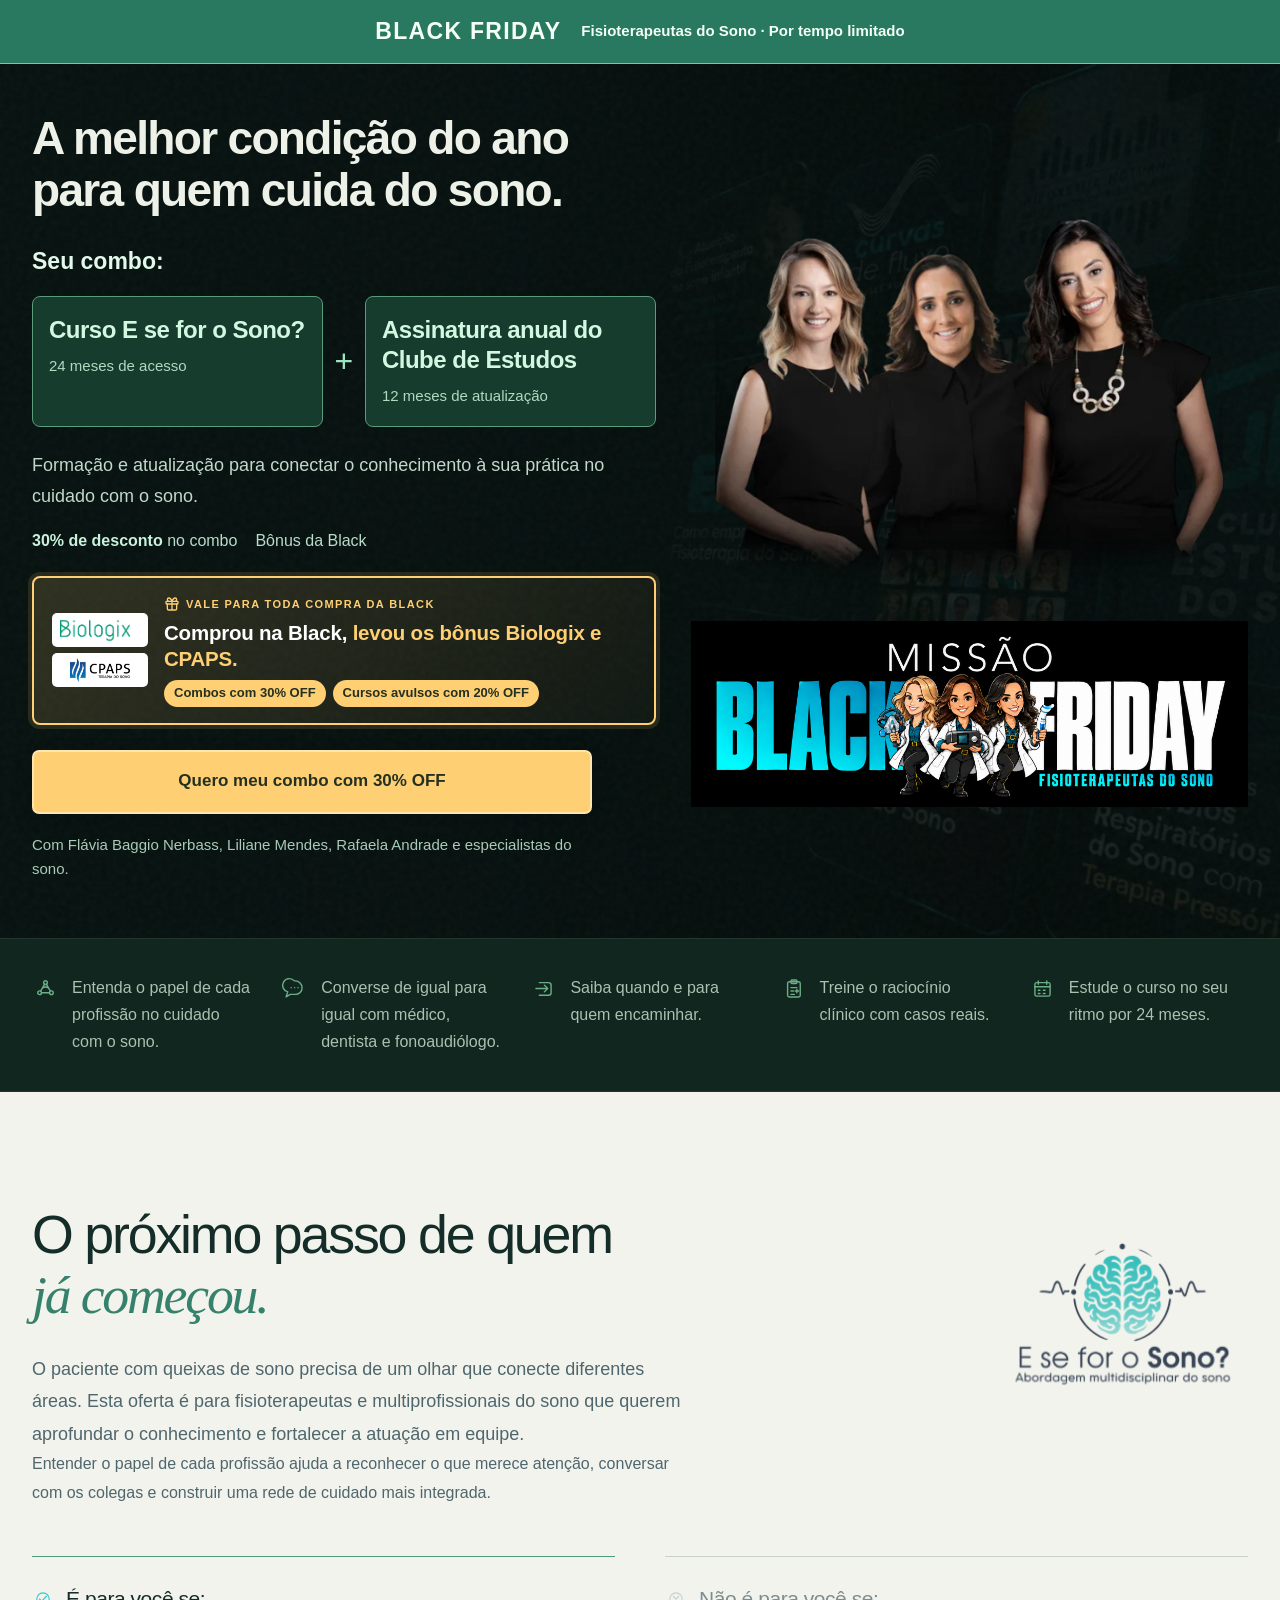
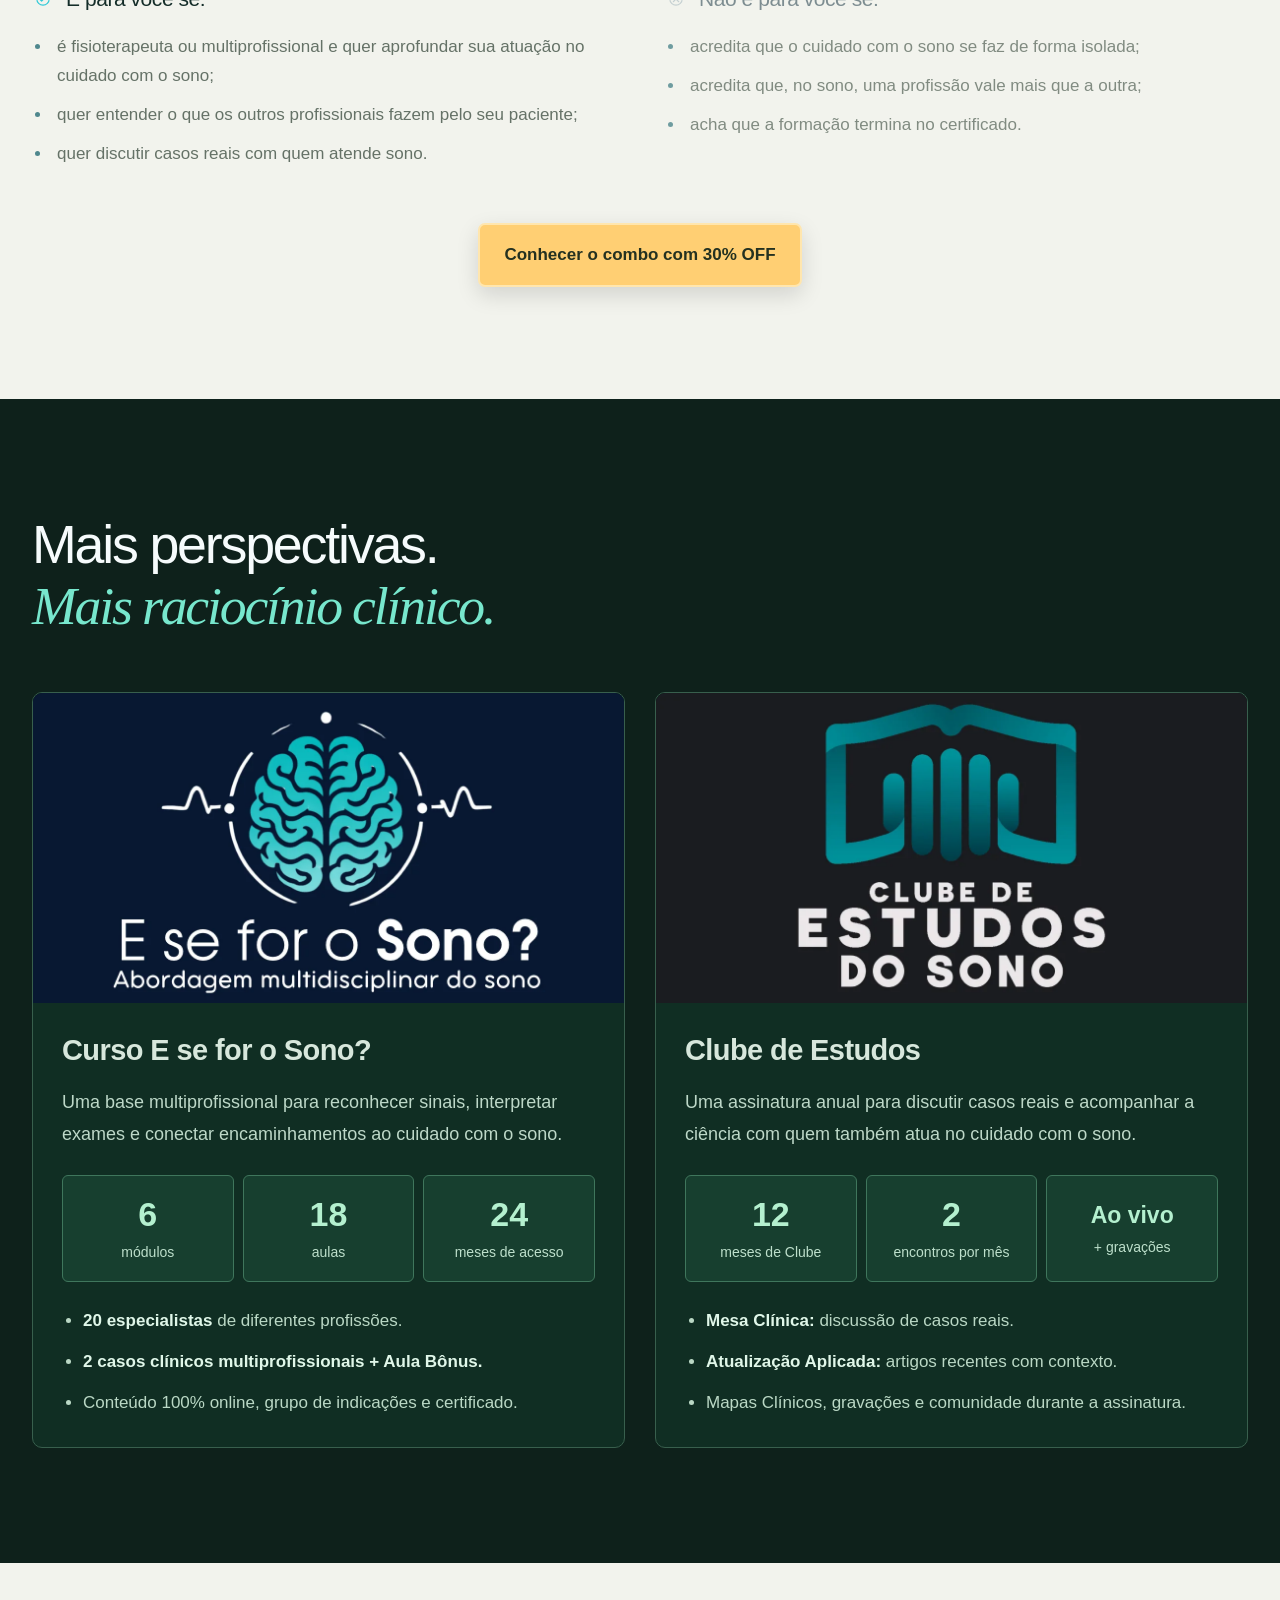
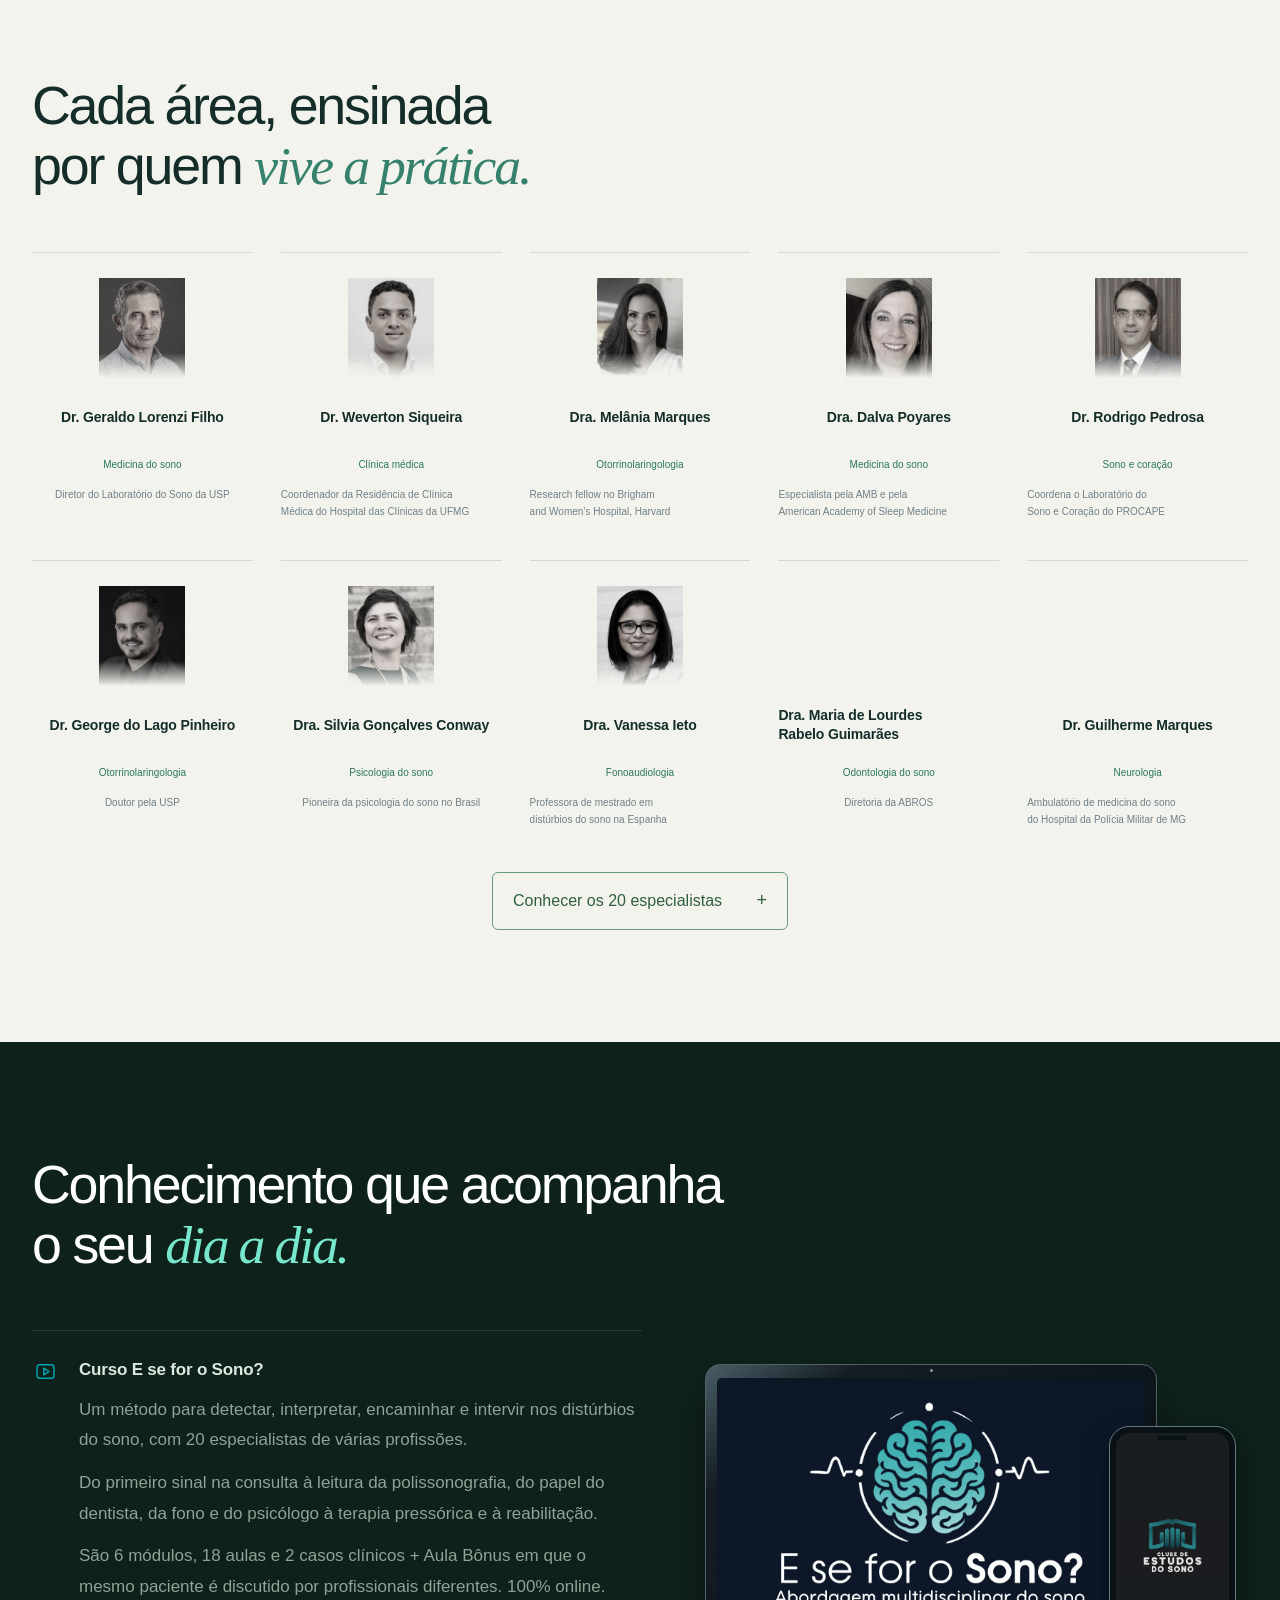
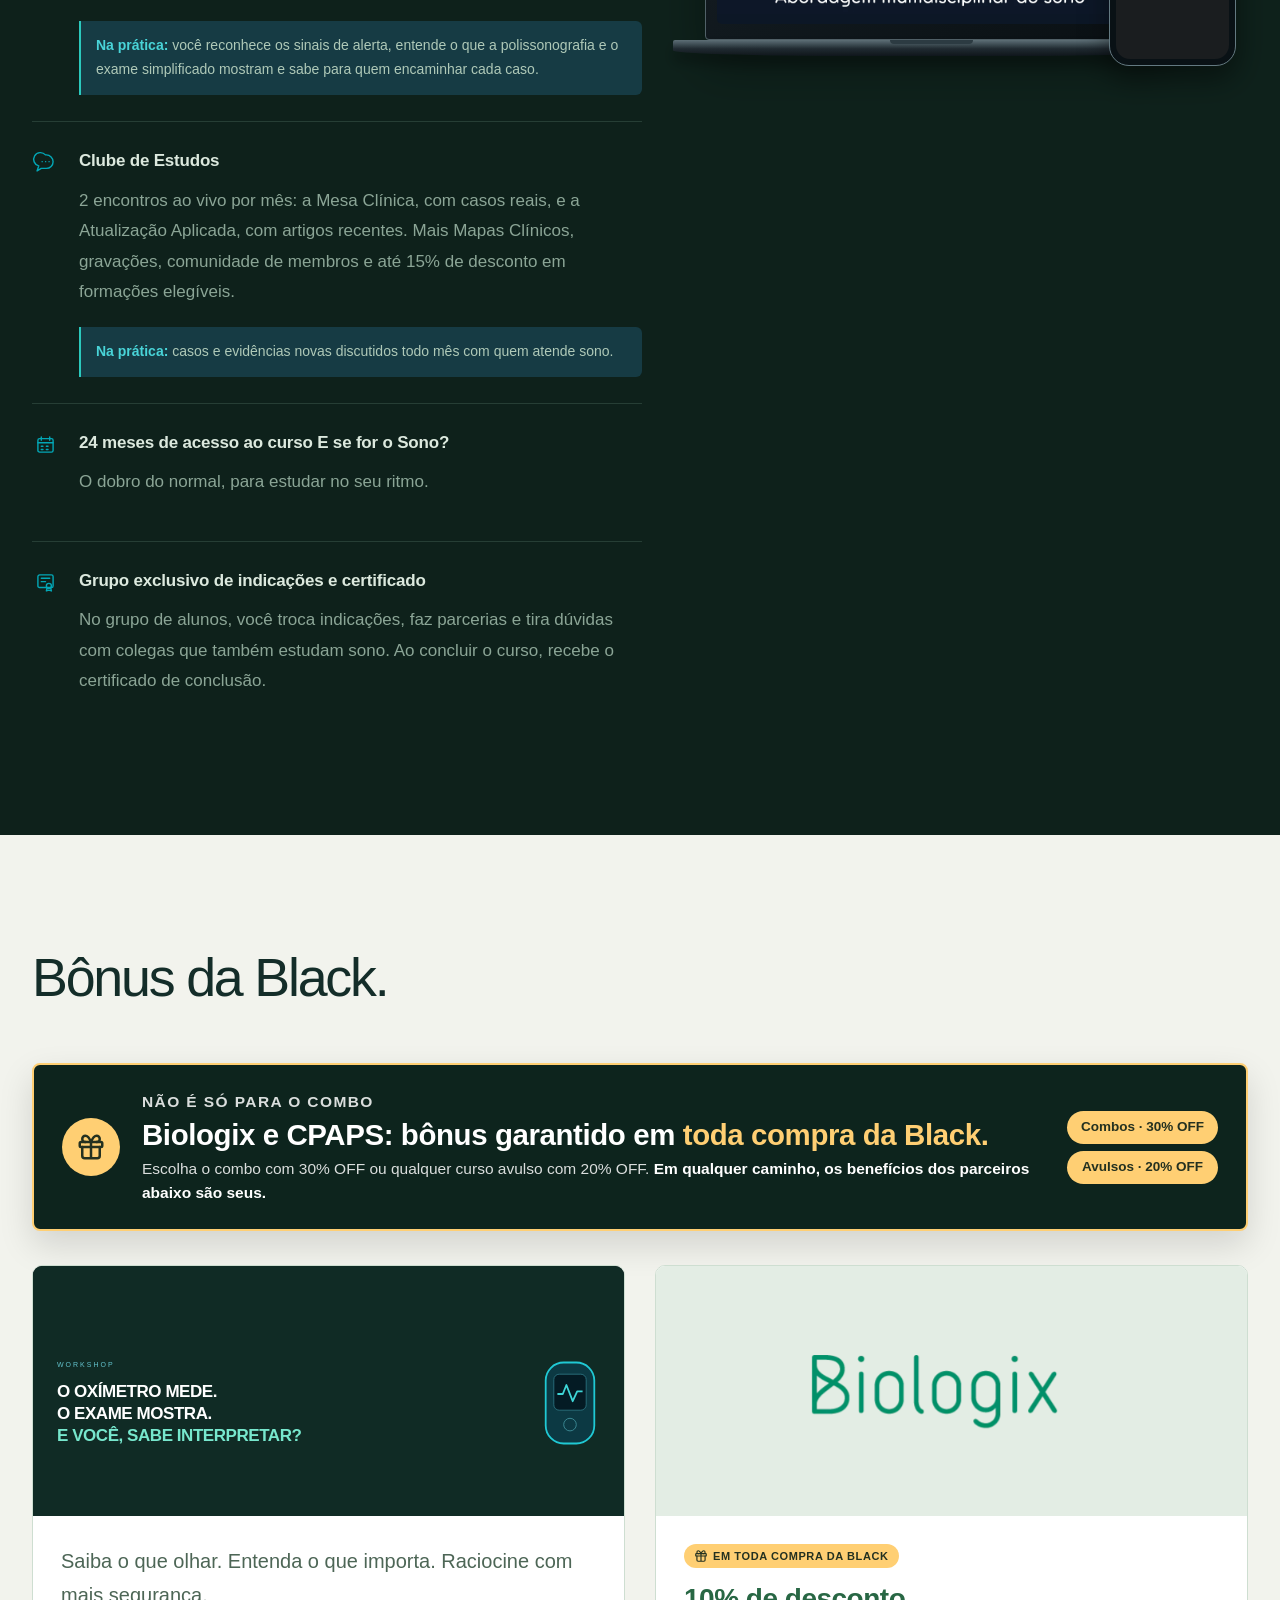
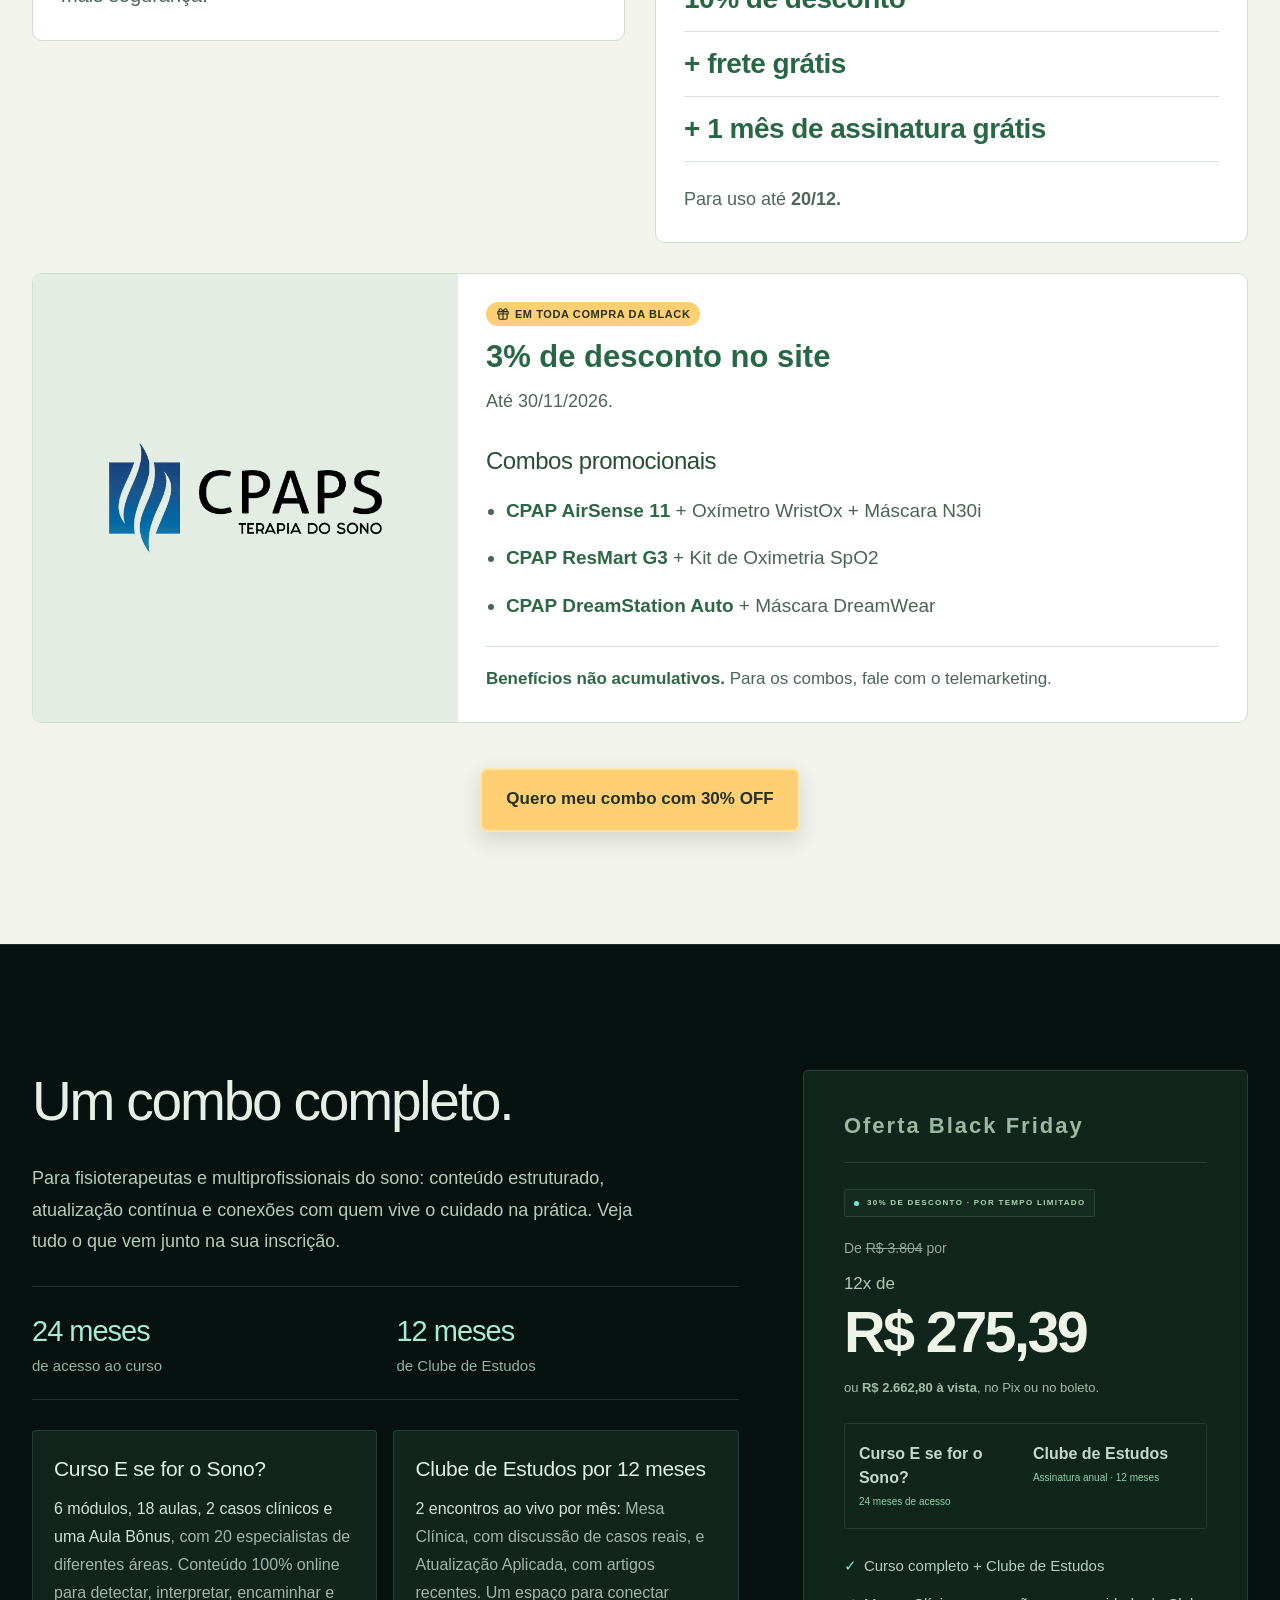
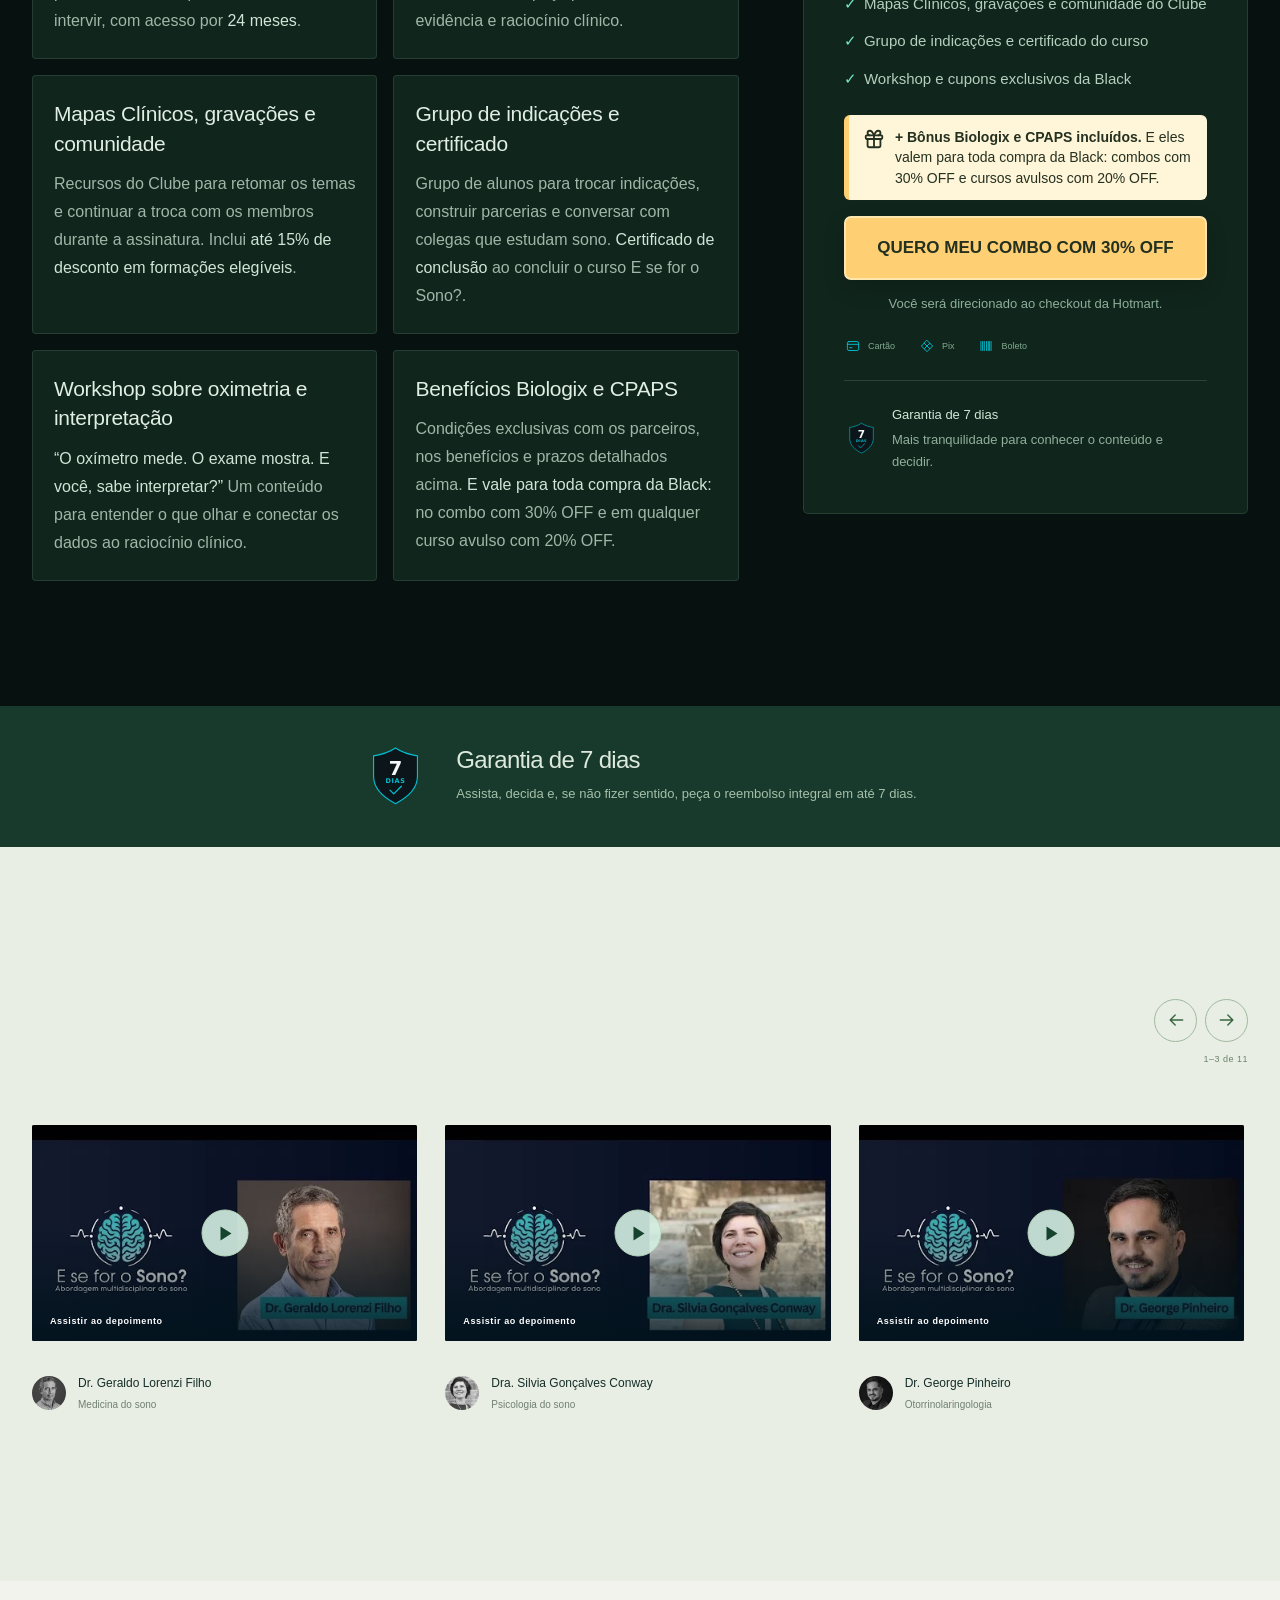
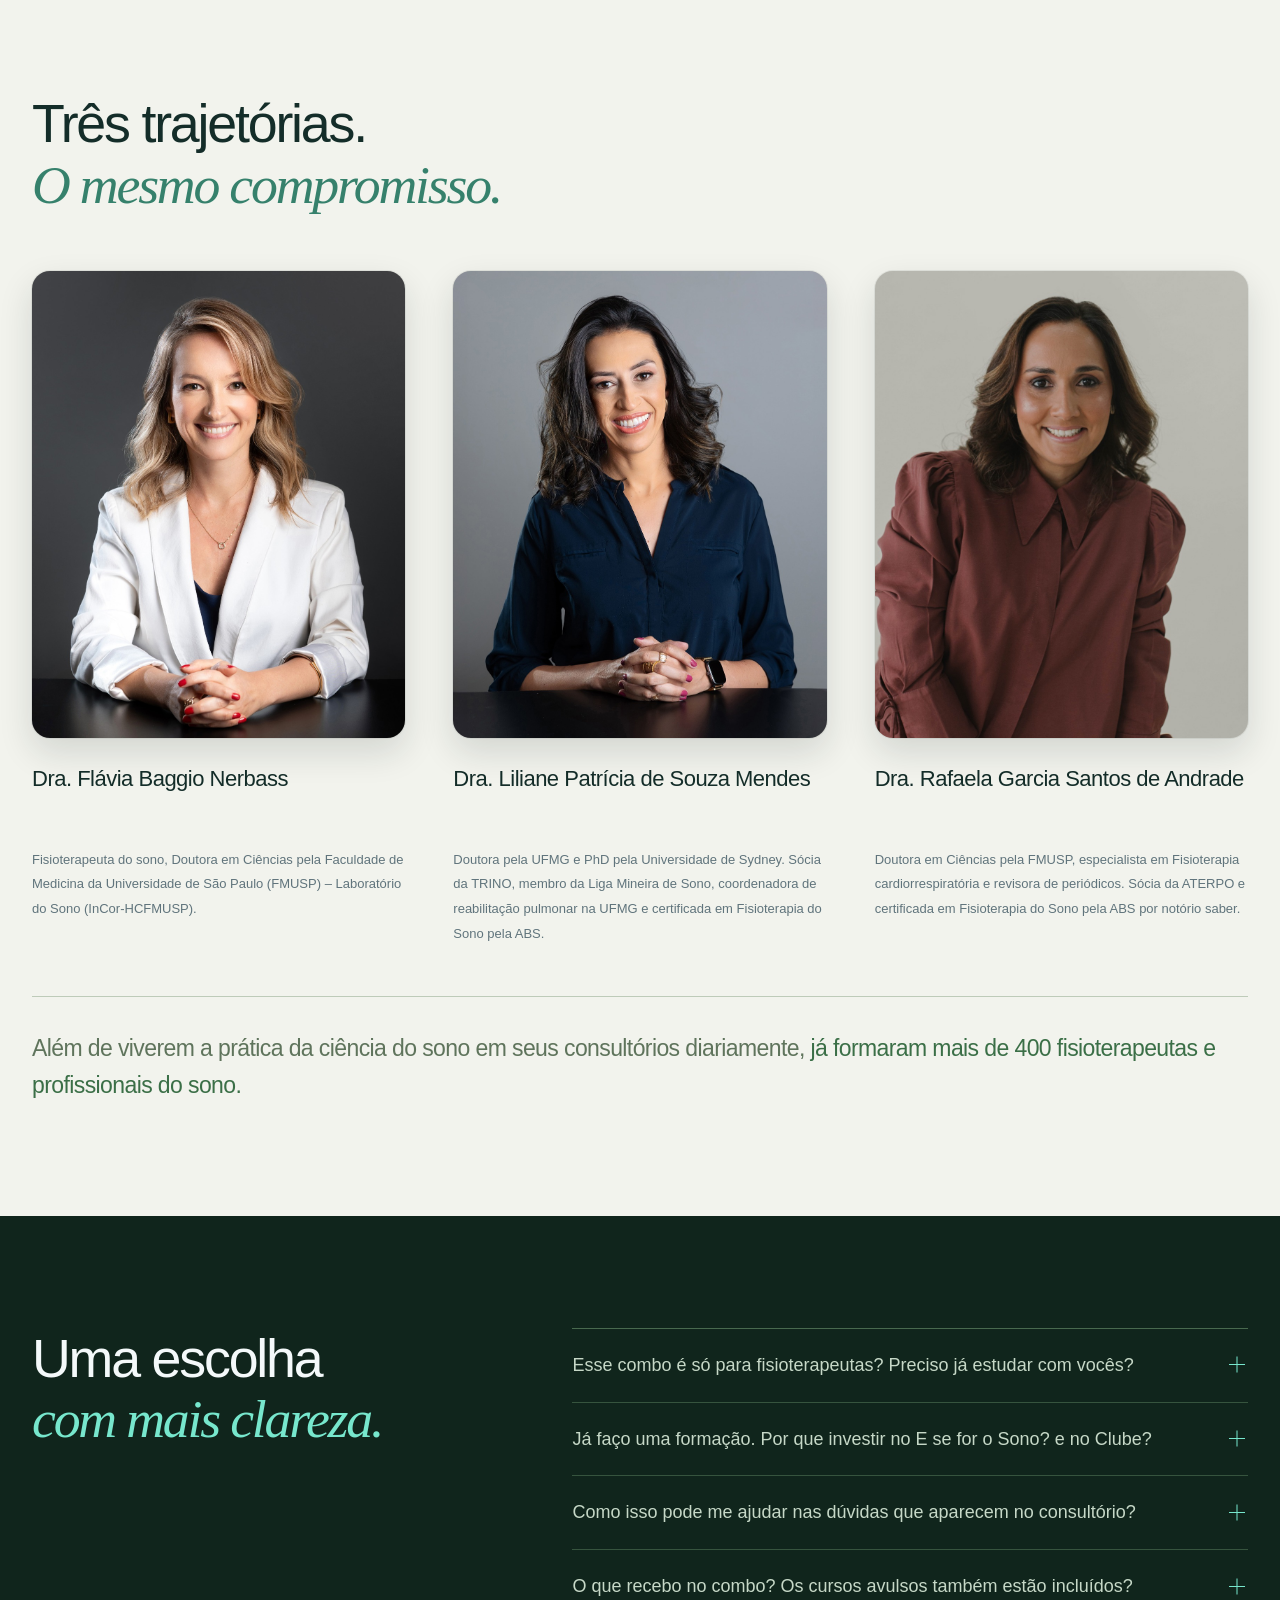
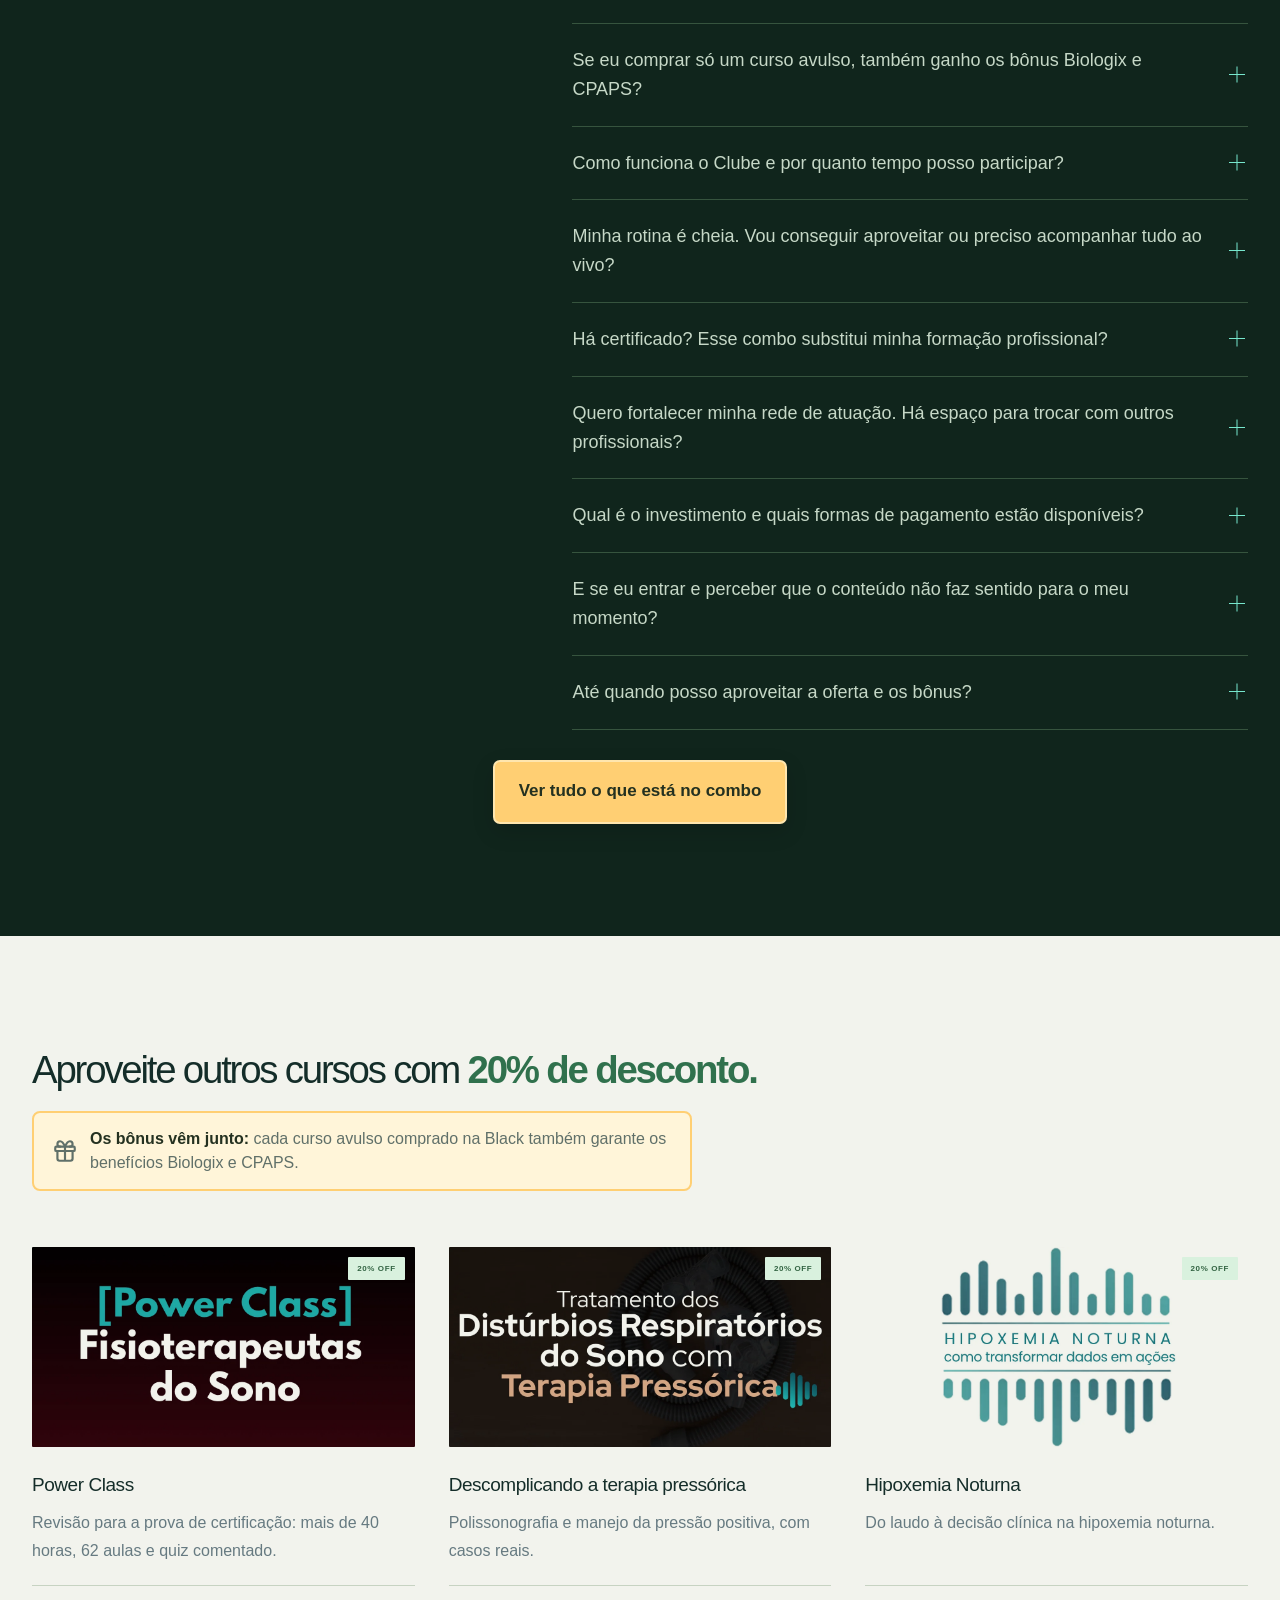
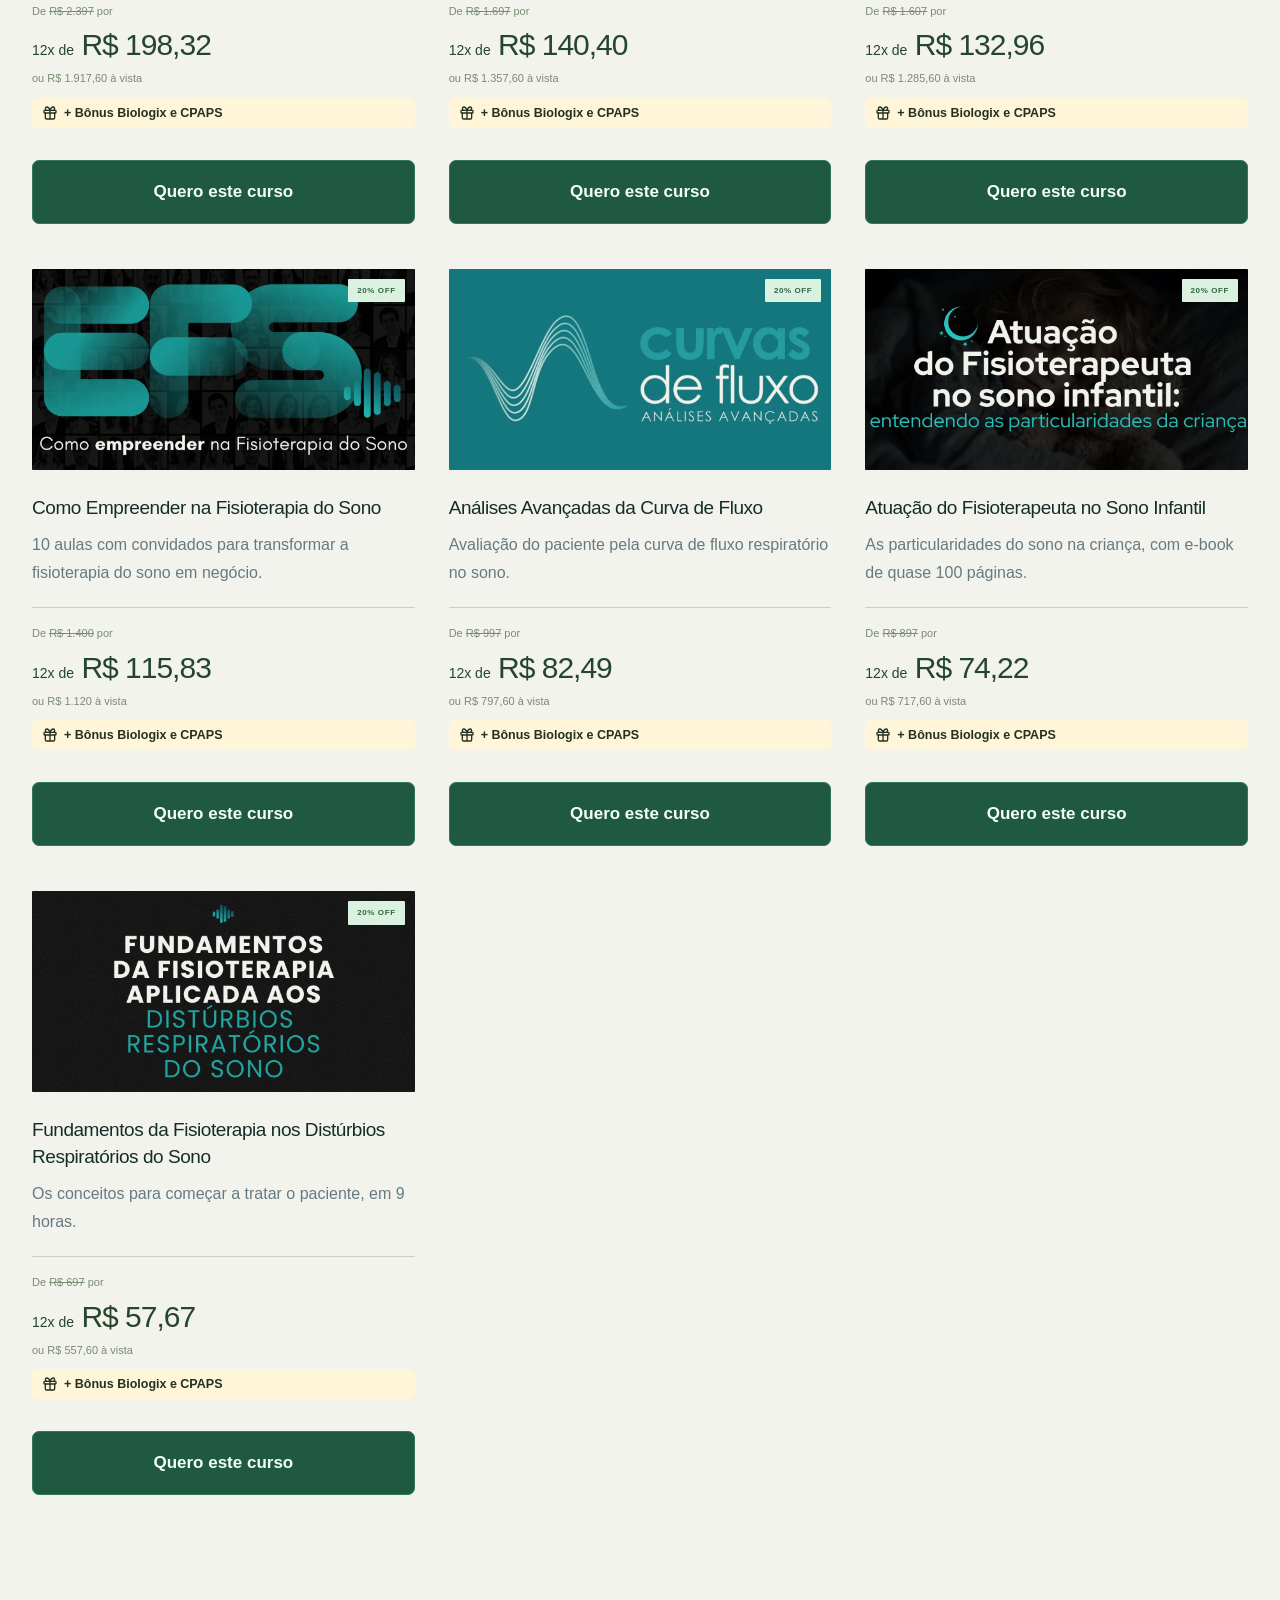
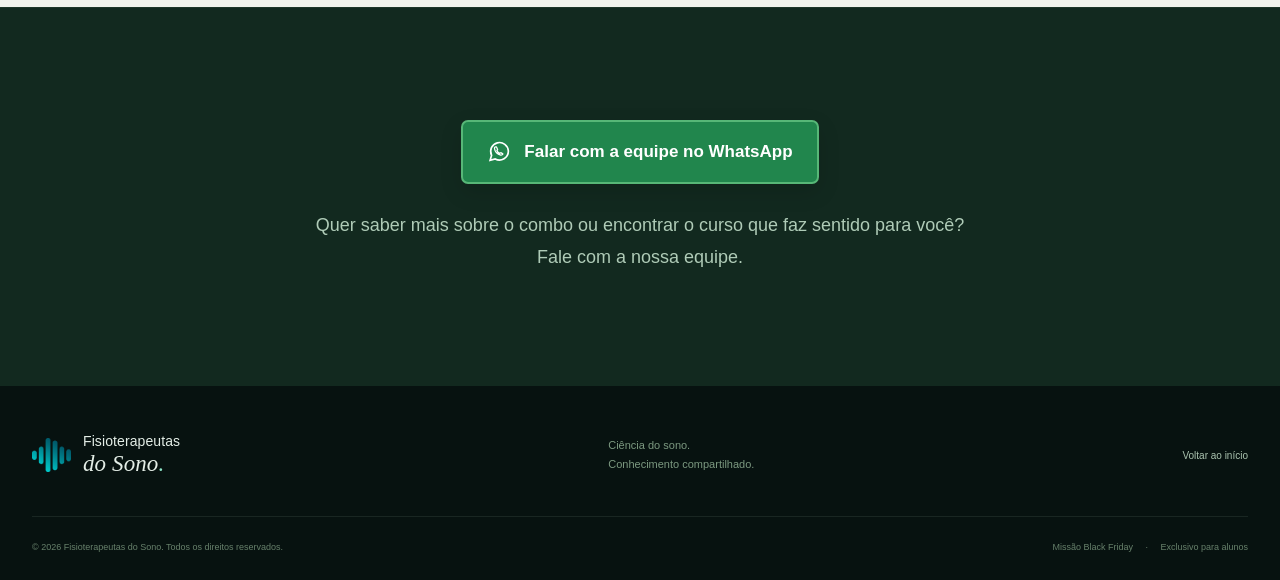
==== commit d88ad147: "Black: bônus Biologix e CPAPS em destaque para toda compra (combos 30% e avulsos 20%) Selo na abertu" ====
--- a/index.html
+++ b/index.html
@@ -41,6 +41,7 @@
 <script src="tracking.js?v=20261115-utms" defer></script>
 <script src="app.js?v=20261116-emformacao" defer></script>
 <link rel="stylesheet" href="experts.css?v=20261117-retratos">
+<link rel="stylesheet" href="parceiros-black.css?v=20261123">
 </head><body>
 <!-- Google Tag Manager (noscript) -->
 <noscript><iframe src="https://www.googletagmanager.com/ns.html?id=GTM-TF9PPGQC" height="0" width="0" style="display:none;visibility:hidden" title="Google Tag Manager"></iframe></noscript>
@@ -63,6 +64,7 @@
     </div>
     <p class="hero-description">Formação e atualização para conectar o conhecimento à sua prática no cuidado com o sono.</p>
     <div class="hero-perks"><span><strong>30% de desconto</strong> no combo</span><span>Bônus da Black</span></div>
+    <aside class="sp-selo" aria-label="Bônus Biologix e CPAPS em toda compra da Black"><div class="sp-selo-logos"><span><img src="assets/img/imagem-40.webp" alt="Biologix" width="351" height="101" decoding="async"></span><span><img src="assets/img/imagem-41.webp" alt="CPAPS" width="946" height="382" decoding="async"></span></div><div><p class="sp-kicker"><svg class="sp-ico" viewBox="0 0 24 24" fill="none" stroke="currentColor" stroke-width="2" stroke-linecap="round" stroke-linejoin="round" aria-hidden="true"><rect x="3" y="8" width="18" height="4" rx="1"/><path d="M12 8v13M19 12v7a2 2 0 0 1-2 2H7a2 2 0 0 1-2-2v-7"/><path d="M7.5 8a2.5 2.5 0 0 1 0-5C10 3 12 8 12 8s2-5 4.5-5a2.5 2.5 0 0 1 0 5"/></svg>Vale para toda compra da Black</p><p class="sp-selo-titulo">Comprou na Black, <em>levou os bônus Biologix e CPAPS.</em></p><p class="sp-chips"><span>Combos com <b>30% OFF</b></span><span>Cursos avulsos com <b>20% OFF</b></span></p></div></aside>
     <div class="hero-actions"><a class="cta primary" href="#investimento">Quero meu combo com 30% OFF</a></div>
     <p class="hero-teachers">Com Flávia Baggio Nerbass, Liliane Mendes, Rafaela Andrade e especialistas do sono.</p>
   </div>
@@ -100,9 +102,9 @@
 
 <section class="section delivery" id="o-que-recebe" data-dobra="6" aria-labelledby="entrega-titulo"><div class="container"><div class="section-heading painel"><h2 id="entrega-titulo">Conhecimento que acompanha<br>o seu <em>dia a dia.</em></h2></div><div class="delivery-layout"><div class="delivery-list"><article class="delivery-card painel"><img src="assets/img/imagem-35.svg" alt="" class="" loading="lazy" decoding="async"><div><h3>Curso E se for o Sono?</h3><p>Um método para detectar, interpretar, encaminhar e intervir nos distúrbios do sono, com 20 especialistas de várias profissões.</p><p>Do primeiro sinal na consulta à leitura da polissonografia, do papel do dentista, da fono e do psicólogo à terapia pressórica e à reabilitação.</p><p>São 6 módulos, 18 aulas e 2 casos clínicos + Aula Bônus em que o mesmo paciente é discutido por profissionais diferentes. 100% online.</p><p class="practical"><strong>Na prática:</strong> você reconhece os sinais de alerta, entende o que a polissonografia e o exame simplificado mostram e sabe para quem encaminhar cada caso.</p></div></article><article class="delivery-card painel"><img src="assets/img/imagem-06.svg" alt="" class="" loading="lazy" decoding="async"><div><h3>Clube de Estudos</h3><p>2 encontros ao vivo por mês: a Mesa Clínica, com casos reais, e a Atualização Aplicada, com artigos recentes. Mais Mapas Clínicos, gravações, comunidade de membros e até 15% de desconto em formações elegíveis.</p><p class="practical"><strong>Na prática:</strong> casos e evidências novas discutidos todo mês com quem atende sono.</p></div></article><article class="delivery-card painel"><img src="assets/img/imagem-09.svg" alt="" class="" loading="lazy" decoding="async"><div><h3>24 meses de acesso ao curso E se for o Sono?</h3><p>O dobro do normal, para estudar no seu ritmo.</p></div></article><article class="delivery-card painel"><img src="assets/img/imagem-36.svg" alt="" class="" loading="lazy" decoding="async"><div><h3>Grupo exclusivo de indicações e certificado</h3><p>No grupo de alunos, você troca indicações, faz parcerias e tira dúvidas com colegas que também estudam sono. Ao concluir o curso, recebe o certificado de conclusão.</p></div></article></div><figure class="mockup-wrap"><div class="official-device-mockup" role="img" aria-label="Curso E se for o Sono? e assinatura anual do Clube de Estudos"><div class="mockup-laptop"><div class="laptop-camera"></div><div class="laptop-screen"><img src="assets/img/imagem-13.webp" alt="E se for o Sono? · Abordagem multidisciplinar do sono" class="" loading="lazy" decoding="async" width="1200" height="630"></div><div class="laptop-base"></div></div><div class="mockup-phone"><div class="phone-speaker"></div><div class="phone-screen"><img src="assets/img/imagem-14.webp" alt="Clube de Estudos do Sono" class="" loading="lazy" decoding="async" width="1200" height="630"></div></div></div></figure></div></div></section>
 
-<section class="section light" id="bonus" data-dobra="7" aria-labelledby="bonus-titulo"><div class="container"><div class="section-heading painel"><h2 id="bonus-titulo">Bônus da Black.</h2></div><div class="bonus-grid"><article class="bonus-card"><div class="bonus-image"><div class="workshop-art" ><div class="workshop-art-copy"><span>WORKSHOP</span><b>O OXÍMETRO MEDE.<br>O EXAME MOSTRA.<br><em>E VOCÊ, SABE INTERPRETAR?</em></b></div><svg aria-hidden="true" fill="none" viewBox="0 0 80 100"><rect x="13" y="5" width="54" height="90" rx="20" fill="#0c3943" stroke="#20c9d4" stroke-width="2"></rect><rect x="22" y="18" width="36" height="40" rx="6" fill="#041b24" stroke="#2c727f"></rect><path d="M26 40h6l4-10 7 18 5-11h6" stroke="#3ed6d7" stroke-width="2" stroke-linejoin="round"></path><circle cx="40" cy="74" r="7" stroke="#3e8d98"></circle></svg></div></div><div class="bonus-content painel"><p>Saiba o que olhar. Entenda o que importa. Raciocine com mais segurança.</p></div></article>
-<article class="bonus-card" aria-label="Benefícios Biologix"><div class="partner-visual"><img src="assets/img/imagem-40.webp" alt="Biologix" width="351" height="101" loading="lazy" decoding="async"></div><div class="bonus-content painel"><ul class="partner-benefits"><li><strong>10% de desconto</strong></li><li><strong>+ frete grátis</strong></li><li><strong>+ 1 mês de assinatura grátis</strong></li></ul><p class="benefit-validity">Para uso até <strong>20/12.</strong></p></div></article>
-<article class="bonus-card cpaps-card" aria-label="Benefícios CPAPS"><div class="partner-visual"><img src="assets/img/imagem-41.webp" alt="CPAPS · Terapia do Sono" width="946" height="382" loading="lazy" decoding="async"></div><div class="bonus-content painel"><p class="partner-lead"><strong>3% de desconto no site</strong><span>Até 30/11/2026.</span></p><h3>Combos promocionais</h3><ul class="partner-combos"><li><strong>CPAP AirSense 11</strong> + Oxímetro WristOx + Máscara N30i</li><li><strong>CPAP ResMart G3</strong> + Kit de Oximetria SpO2</li><li><strong>CPAP DreamStation Auto</strong> + Máscara DreamWear</li></ul><p class="partner-rules"><strong>Benefícios não acumulativos.</strong> Para os combos, fale com o telemarketing.</p></div></article>
+<section class="section light" id="bonus" data-dobra="7" aria-labelledby="bonus-titulo"><div class="container"><div class="section-heading painel"><h2 id="bonus-titulo">Bônus da Black.</h2></div><div class="sp-faixa" role="note"><div class="sp-faixa-ico"><svg class="sp-ico" viewBox="0 0 24 24" fill="none" stroke="currentColor" stroke-width="2" stroke-linecap="round" stroke-linejoin="round" aria-hidden="true"><rect x="3" y="8" width="18" height="4" rx="1"/><path d="M12 8v13M19 12v7a2 2 0 0 1-2 2H7a2 2 0 0 1-2-2v-7"/><path d="M7.5 8a2.5 2.5 0 0 1 0-5C10 3 12 8 12 8s2-5 4.5-5a2.5 2.5 0 0 1 0 5"/></svg></div><div><p class="sp-kicker">Não é só para o combo</p><h3>Biologix e CPAPS: bônus garantido em <em>toda compra da Black.</em></h3><p>Escolha o combo com 30% OFF ou qualquer curso avulso com 20% OFF. <strong>Em qualquer caminho, os benefícios dos parceiros abaixo são seus.</strong></p></div><p class="sp-chips"><span>Combos · <b>30% OFF</b></span><span>Avulsos · <b>20% OFF</b></span></p></div><div class="bonus-grid"><article class="bonus-card"><div class="bonus-image"><div class="workshop-art" ><div class="workshop-art-copy"><span>WORKSHOP</span><b>O OXÍMETRO MEDE.<br>O EXAME MOSTRA.<br><em>E VOCÊ, SABE INTERPRETAR?</em></b></div><svg aria-hidden="true" fill="none" viewBox="0 0 80 100"><rect x="13" y="5" width="54" height="90" rx="20" fill="#0c3943" stroke="#20c9d4" stroke-width="2"></rect><rect x="22" y="18" width="36" height="40" rx="6" fill="#041b24" stroke="#2c727f"></rect><path d="M26 40h6l4-10 7 18 5-11h6" stroke="#3ed6d7" stroke-width="2" stroke-linejoin="round"></path><circle cx="40" cy="74" r="7" stroke="#3e8d98"></circle></svg></div></div><div class="bonus-content painel"><p>Saiba o que olhar. Entenda o que importa. Raciocine com mais segurança.</p></div></article>
+<article class="bonus-card" aria-label="Benefícios Biologix"><div class="partner-visual"><img src="assets/img/imagem-40.webp" alt="Biologix" width="351" height="101" loading="lazy" decoding="async"></div><div class="bonus-content painel"><span class="sp-tag"><svg class="sp-ico" viewBox="0 0 24 24" fill="none" stroke="currentColor" stroke-width="2" stroke-linecap="round" stroke-linejoin="round" aria-hidden="true"><rect x="3" y="8" width="18" height="4" rx="1"/><path d="M12 8v13M19 12v7a2 2 0 0 1-2 2H7a2 2 0 0 1-2-2v-7"/><path d="M7.5 8a2.5 2.5 0 0 1 0-5C10 3 12 8 12 8s2-5 4.5-5a2.5 2.5 0 0 1 0 5"/></svg>Em toda compra da Black</span><ul class="partner-benefits"><li><strong>10% de desconto</strong></li><li><strong>+ frete grátis</strong></li><li><strong>+ 1 mês de assinatura grátis</strong></li></ul><p class="benefit-validity">Para uso até <strong>20/12.</strong></p></div></article>
+<article class="bonus-card cpaps-card" aria-label="Benefícios CPAPS"><div class="partner-visual"><img src="assets/img/imagem-41.webp" alt="CPAPS · Terapia do Sono" width="946" height="382" loading="lazy" decoding="async"></div><div class="bonus-content painel"><span class="sp-tag"><svg class="sp-ico" viewBox="0 0 24 24" fill="none" stroke="currentColor" stroke-width="2" stroke-linecap="round" stroke-linejoin="round" aria-hidden="true"><rect x="3" y="8" width="18" height="4" rx="1"/><path d="M12 8v13M19 12v7a2 2 0 0 1-2 2H7a2 2 0 0 1-2-2v-7"/><path d="M7.5 8a2.5 2.5 0 0 1 0-5C10 3 12 8 12 8s2-5 4.5-5a2.5 2.5 0 0 1 0 5"/></svg>Em toda compra da Black</span><p class="partner-lead"><strong>3% de desconto no site</strong><span>Até 30/11/2026.</span></p><h3>Combos promocionais</h3><ul class="partner-combos"><li><strong>CPAP AirSense 11</strong> + Oxímetro WristOx + Máscara N30i</li><li><strong>CPAP ResMart G3</strong> + Kit de Oximetria SpO2</li><li><strong>CPAP DreamStation Auto</strong> + Máscara DreamWear</li></ul><p class="partner-rules"><strong>Benefícios não acumulativos.</strong> Para os combos, fale com o telemarketing.</p></div></article>
 </div><article id="bonus24" class="bonus24" data-bonus-limited><img src="assets/img/imagem-42.webp" alt="Hipoxemia Noturna: como transformar dados em ações" loading="lazy" decoding="async" width="1200" height="630"><div class="bonus24-copy"><p class="limited-title"><svg aria-hidden="true" fill="none" viewBox="0 0 24 24"><circle cx="12" cy="12" r="9" stroke="currentColor" stroke-width="1.6"></circle><path d="M12 6v6l4 2" stroke="currentColor" stroke-width="1.6" stroke-linecap="round"></path></svg>Só nas primeiras 24 horas</p><h3>Carga hipóxica: por que precisamos ficar atentos?</h3><p>Aula 1 do curso Hipoxemia Noturna, para quem entrar <strong>até as 7h de 18/11.</strong></p></div></article><div class="cta-row"><a class="cta primary" href="#investimento">Quero meu combo com 30% OFF</a></div></div></section>
 <section class="investment center" id="investimento" data-dobra="8" aria-labelledby="investimento-titulo">
 <div class="container offer-layout">
@@ -120,7 +122,7 @@
       <article class="offer-item"><h3>Mapas Clínicos, gravações e comunidade</h3><p>Recursos do Clube para retomar os temas e continuar a troca com os membros durante a assinatura. Inclui <strong>até 15% de desconto em formações elegíveis</strong>.</p></article>
       <article class="offer-item"><h3>Grupo de indicações e certificado</h3><p>Grupo de alunos para trocar indicações, construir parcerias e conversar com colegas que estudam sono. <strong>Certificado de conclusão</strong> ao concluir o curso E se for o Sono?.</p></article>
       <article class="offer-item"><h3>Workshop sobre oximetria e interpretação</h3><p><strong>“O oxímetro mede. O exame mostra. E você, sabe interpretar?”</strong> Um conteúdo para entender o que olhar e conectar os dados ao raciocínio clínico.</p></article>
-      <article class="offer-item"><h3>Benefícios Biologix e CPAPS</h3><p>Condições exclusivas com os parceiros, conforme os benefícios e prazos detalhados abaixo.</p></article>
+      <article class="offer-item"><h3>Benefícios Biologix e CPAPS</h3><p>Condições exclusivas com os parceiros, nos benefícios e prazos detalhados acima. <strong>E vale para toda compra da Black:</strong> no combo com 30% OFF e em qualquer curso avulso com 20% OFF.</p></article>
       <article class="offer-item offer-item-limited" data-bonus-limited><h3>Aula sobre carga hipóxica</h3><p>A Aula 1 de Hipoxemia Noturna, <strong>“Carga hipóxica: por que precisamos ficar atentos?”</strong>, também entra para quem se inscrever <strong>até as 7h de 18/11/2026, no horário de Brasília</strong>. É esta aula, e não o curso completo de Hipoxemia Noturna.</p></article>
     </div>
   </div>
@@ -132,6 +134,7 @@
     <p class="main-cash">ou <strong>R$ 2.662,80 à vista</strong>, no Pix ou no boleto.</p>
     <div class="offer-duration"><p><strong>Curso E se for o Sono?</strong><span>24 meses de acesso</span></p><p><strong>Clube de Estudos</strong><span>Assinatura anual · 12 meses</span></p></div>
     <ul class="offer-price-list"><li>Curso completo + Clube de Estudos</li><li>Mapas Clínicos, gravações e comunidade do Clube</li><li>Grupo de indicações e certificado do curso</li><li>Workshop e cupons exclusivos da Black</li></ul>
+    <p class="sp-preco"><svg class="sp-ico" viewBox="0 0 24 24" fill="none" stroke="currentColor" stroke-width="2" stroke-linecap="round" stroke-linejoin="round" aria-hidden="true"><rect x="3" y="8" width="18" height="4" rx="1"/><path d="M12 8v13M19 12v7a2 2 0 0 1-2 2H7a2 2 0 0 1-2-2v-7"/><path d="M7.5 8a2.5 2.5 0 0 1 0-5C10 3 12 8 12 8s2-5 4.5-5a2.5 2.5 0 0 1 0 5"/></svg><span><strong>+ Bônus Biologix e CPAPS incluídos.</strong> E eles valem para toda compra da Black: combos com 30% OFF e cursos avulsos com 20% OFF.</span></p>
     <a class="cta primary" id="combo-checkout" data-combo-checkout href="https://pay.hotmart.com/J108485877P?off=tqqkt1v8&amp;checkoutMode=10" target="_blank" rel="noopener noreferrer"><span>QUERO MEU COMBO COM 30% OFF</span></a>
     <p class="checkout-note">Você será direcionado ao checkout da Hotmart.</p>
     <div class="payment-methods" aria-label="Formas de pagamento"><span><img src="assets/img/imagem-37.svg" alt="" loading="lazy" decoding="async">Cartão</span><span><img src="assets/img/imagem-38.svg" alt="" loading="lazy" decoding="async">Pix</span><span><img src="assets/img/imagem-39.svg" alt="" loading="lazy" decoding="async">Boleto</span></div>
@@ -153,7 +156,8 @@
   <div class="faq-list painel"><details><summary>Esse combo é só para fisioterapeutas? Preciso já estudar com vocês?<span aria-hidden="true" class="plus"></span></summary><div class="faq-answer"><p><strong>A oferta é para fisioterapeutas e multiprofissionais do sono</strong> que querem aprofundar o conhecimento e conectar sua atuação ao trabalho de outras áreas. Você pode estar ampliando sua atuação ou buscando mais repertório para uma prática que já exerce.</p><p>Se você já faz uma formação, o combo ajuda a ampliar as perspectivas. Se ainda está conhecendo o cuidado com o sono, vale revisar os conteúdos e avaliar se eles fazem sentido para o seu momento profissional. Nossa equipe pode ajudar nessa escolha.</p></div></details>
 <details><summary>Já faço uma formação. Por que investir no E se for o Sono? e no Clube?<span aria-hidden="true" class="plus"></span></summary><div class="faq-answer"><p>Porque conhecer bem a sua área é uma parte do cuidado. O <strong>E se for o Sono?</strong> reúne o olhar de 20 especialistas para ajudar a entender o papel de outras profissões, interpretar informações e conectar os encaminhamentos.</p><p>O <strong>Clube de Estudos</strong> acrescenta continuidade: casos reais e artigos recentes discutidos ao longo do ano. O curso organiza a base de conhecimento; o Clube cria oportunidades recorrentes de exercitar o raciocínio. A proposta é complementar o que você já estuda.</p></div></details>
 <details><summary>Como isso pode me ajudar nas dúvidas que aparecem no consultório?<span aria-hidden="true" class="plus"></span></summary><div class="faq-answer"><p>Nem sempre a dificuldade é perceber que o sono merece atenção. Muitas vezes é entender <strong>o que observar, como relacionar os dados e com quem conversar sobre o caso</strong>. O curso aborda sinais na consulta, polissonografia, exame simplificado e diferentes possibilidades de cuidado.</p><p>Nos casos e discussões do Clube, você acompanha como profissionais conectam essas informações. É uma oportunidade de ampliar o repertório, qualificar as conversas com a equipe e pensar nos próximos passos com mais clareza, respeitando a atuação de cada profissão.</p></div></details>
-<details><summary>O que recebo no combo? Os cursos avulsos também estão incluídos?<span aria-hidden="true" class="plus"></span></summary><div class="faq-answer"><p>Você recebe o <strong>E se for o Sono? por 24 meses</strong> — 6 módulos, 18 aulas, 2 casos clínicos e uma Aula Bônus — e <strong>12 meses de Clube de Estudos</strong>, com 2 encontros ao vivo por mês, Mapas Clínicos, gravações e comunidade. Também estão previstos o grupo de indicações, o certificado de conclusão do curso e os benefícios do Clube em formações elegíveis.</p><p>Os bônus da Black incluem o workshop sobre oximetria e os cupons Biologix e CPAPS, com as condições descritas na oferta. <span data-bonus-limited>A Aula 1 de Hipoxemia Noturna sobre carga hipóxica é um bônus para inscrições até as 7h de 18/11/2026, no horário de Brasília. </span><strong>Os cursos do catálogo de avulsos são compras separadas.</strong> O curso completo de Hipoxemia Noturna não faz parte do combo.</p></div></details>
+<details><summary>O que recebo no combo? Os cursos avulsos também estão incluídos?<span aria-hidden="true" class="plus"></span></summary><div class="faq-answer"><p>Você recebe o <strong>E se for o Sono? por 24 meses</strong> — 6 módulos, 18 aulas, 2 casos clínicos e uma Aula Bônus — e <strong>12 meses de Clube de Estudos</strong>, com 2 encontros ao vivo por mês, Mapas Clínicos, gravações e comunidade. Também estão previstos o grupo de indicações, o certificado de conclusão do curso e os benefícios do Clube em formações elegíveis.</p><p>Os bônus da Black incluem o workshop sobre oximetria e os cupons Biologix e CPAPS, com as condições descritas na oferta. <strong>Os cupons Biologix e CPAPS valem para toda compra da Black</strong>, inclusive para quem levar só um curso avulso com 20% OFF. <span data-bonus-limited>A Aula 1 de Hipoxemia Noturna sobre carga hipóxica é um bônus para inscrições até as 7h de 18/11/2026, no horário de Brasília. </span><strong>Os cursos do catálogo de avulsos são compras separadas.</strong> O curso completo de Hipoxemia Noturna não faz parte do combo.</p></div></details>
+<details><summary>Se eu comprar só um curso avulso, também ganho os bônus Biologix e CPAPS?<span aria-hidden="true" class="plus"></span></summary><div class="faq-answer"><p><strong>Sim.</strong> Os benefícios Biologix e CPAPS valem para <strong>toda compra feita na Black</strong>: no combo com 30% OFF e em qualquer curso avulso com 20% OFF.</p><p>Biologix: 10% de desconto, frete grátis e 1 mês de assinatura grátis, para uso até 20/12. CPAPS: 3% de desconto no site até 30/11/2026 e combos promocionais pelo telemarketing, sem acumular benefícios. Os outros bônus desta página acompanham a oferta principal.</p></div></details>
 <details><summary>Como funciona o Clube e por quanto tempo posso participar?<span aria-hidden="true" class="plus"></span></summary><div class="faq-answer"><p>Neste combo, a assinatura do Clube dura <strong>12 meses</strong>. São <strong>2 encontros ao vivo por mês</strong>: a Mesa Clínica, com discussão de casos reais, e a Atualização Aplicada, dedicada a artigos recentes e sua relação com a prática.</p><p>Durante a assinatura, você conta também com gravações, Mapas Clínicos e comunidade de membros. É a parte do combo voltada à atualização contínua e à troca entre profissionais. O prazo do Clube é diferente do prazo de 24 meses do curso.</p></div></details>
 <details><summary>Minha rotina é cheia. Vou conseguir aproveitar ou preciso acompanhar tudo ao vivo?<span aria-hidden="true" class="plus"></span></summary><div class="faq-answer"><p>O <strong>E se for o Sono? é 100% online</strong> e tem 24 meses de acesso nesta condição da Black. Você pode organizar o estudo e retomar as aulas conforme sua disponibilidade, sem precisar concluir tudo de uma vez.</p><p>O Clube inclui encontros ao vivo e gravações durante os <strong>12 meses da assinatura</strong>, para que você possa revisitar as discussões. Ao planejar sua rotina, considere esses dois prazos: 24 meses para o curso e 12 meses para o Clube.</p></div></details>
 <details><summary>Há certificado? Esse combo substitui minha formação profissional?<span aria-hidden="true" class="plus"></span></summary><div class="faq-answer"><p>Ao concluir o <strong>curso E se for o Sono?</strong>, você recebe o certificado de conclusão. O combo oferece aprofundamento e atualização para conectar conhecimentos no cuidado com o sono.</p><p>Ele complementa seu percurso profissional. O foco está em desenvolver repertório e raciocínio em conjunto com outras áreas, sempre dentro das atribuições da sua profissão.</p></div></details>
@@ -165,7 +169,7 @@
   <div class="cta-row"><a class="cta primary" href="#investimento">Ver tudo o que está no combo </a></div>
 </div></div></section>
 
-<section class="section showcase" id="outros-cursos" data-dobra="13" aria-labelledby="vitrine-titulo"><div class="container"><div class="section-heading painel"><h2 id="vitrine-titulo">Aproveite outros cursos com <strong>20% de desconto.</strong></h2></div><div class="showcase-grid"><article class="course-card"><div class="course-image"><img src="assets/img/imagem-58.webp" alt="Power Class" class="" loading="lazy" decoding="async" width="1200" height="630"><span class="discount-tag">20% OFF</span></div><div class="course-content painel"><h3>Power Class</h3><p class="course-description">Revisão para a prova de certificação: mais de 40 horas, 62 aulas e quiz comentado.</p><div class="course-price"><p class="old-price">De <s>R$ 2.397</s> por</p><p class="course-installment"><span>12x de</span> R$ 198,32</p><p class="course-cash">ou R$ 1.917,60 à vista</p></div><a class="cta secondary course-checkout" role="link" data-course-checkout="power_class" href="https://pay.hotmart.com/W108149733I?off=i1vpaz65&amp;checkoutMode=10" target="_blank" rel="noopener noreferrer"><span>Quero este curso</span></a></div></article><article class="course-card"><div class="course-image"><img src="assets/img/imagem-59.webp" alt="Descomplicando a terapia pressórica" class="" loading="lazy" decoding="async" width="1200" height="630"><span class="discount-tag">20% OFF</span></div><div class="course-content painel"><h3>Descomplicando a terapia pressórica</h3><p class="course-description">Polissonografia e manejo da pressão positiva, com casos reais.</p><div class="course-price"><p class="old-price">De <s>R$ 1.697</s> por</p><p class="course-installment"><span>12x de</span> R$ 140,40</p><p class="course-cash">ou R$ 1.357,60 à vista</p></div><a class="cta secondary course-checkout" role="link" data-course-checkout="terapia_pressorica" href="https://pay.hotmart.com/G41793528I?off=6xo2isus&amp;checkoutMode=10" target="_blank" rel="noopener noreferrer"><span>Quero este curso</span></a></div></article><article class="course-card"><div class="course-image"><img src="assets/img/imagem-42.webp" alt="Hipoxemia Noturna" class="" loading="lazy" decoding="async" width="1200" height="630"><span class="discount-tag">20% OFF</span></div><div class="course-content painel"><h3>Hipoxemia Noturna</h3><p class="course-description">Do laudo à decisão clínica na hipoxemia noturna.</p><div class="course-price"><p class="old-price">De <s>R$ 1.607</s> por</p><p class="course-installment"><span>12x de</span> R$ 132,96</p><p class="course-cash">ou R$ 1.285,60 à vista</p></div><a class="cta secondary course-checkout" role="link" data-course-checkout="hipoxemia" href="https://pay.hotmart.com/R108149554R?off=eubpv77u&amp;checkoutMode=10" target="_blank" rel="noopener noreferrer"><span>Quero este curso</span></a></div></article><article class="course-card"><div class="course-image"><img src="assets/img/imagem-60.webp" alt="Como Empreender na Fisioterapia do Sono" class="" loading="lazy" decoding="async" width="1200" height="630"><span class="discount-tag">20% OFF</span></div><div class="course-content painel"><h3>Como Empreender na Fisioterapia do Sono</h3><p class="course-description">10 aulas com convidados para transformar a fisioterapia do sono em negócio.</p><div class="course-price"><p class="old-price">De <s>R$ 1.400</s> por</p><p class="course-installment"><span>12x de</span> R$ 115,83</p><p class="course-cash">ou R$ 1.120 à vista</p></div><a class="cta secondary course-checkout" role="link" data-course-checkout="empreender" href="https://pay.hotmart.com/R108149587E?off=fnd43hgu&amp;checkoutMode=10" target="_blank" rel="noopener noreferrer"><span>Quero este curso</span></a></div></article><article class="course-card"><div class="course-image"><img src="assets/img/imagem-61.webp" alt="Análises Avançadas da Curva de Fluxo" class="" loading="lazy" decoding="async" width="1200" height="630"><span class="discount-tag">20% OFF</span></div><div class="course-content painel"><h3>Análises Avançadas da Curva de Fluxo</h3><p class="course-description">Avaliação do paciente pela curva de fluxo respiratório no sono.</p><div class="course-price"><p class="old-price">De <s>R$ 997</s> por</p><p class="course-installment"><span>12x de</span> R$ 82,49</p><p class="course-cash">ou R$ 797,60 à vista</p></div><a class="cta secondary course-checkout" role="link" data-course-checkout="curva_fluxo" href="https://pay.hotmart.com/F51348768Y?checkoutMode=6&amp;off=xdbybsux&amp;offDiscount=BLACKCURVAS2026" target="_blank" rel="noopener noreferrer"><span>Quero este curso</span></a></div></article><article class="course-card"><div class="course-image"><img src="assets/img/imagem-62.webp" alt="Atuação do Fisioterapeuta no Sono Infantil" class="" loading="lazy" decoding="async" width="1200" height="630"><span class="discount-tag">20% OFF</span></div><div class="course-content painel"><h3>Atuação do Fisioterapeuta no Sono Infantil</h3><p class="course-description">As particularidades do sono na criança, com e-book de quase 100 páginas.</p><div class="course-price"><p class="old-price">De <s>R$ 897</s> por</p><p class="course-installment"><span>12x de</span> R$ 74,22</p><p class="course-cash">ou R$ 717,60 à vista</p></div><a class="cta secondary course-checkout" role="link" data-course-checkout="sono_infantil" href="https://pay.hotmart.com/Y108149756D?off=o5acbw7p&amp;checkoutMode=10" target="_blank" rel="noopener noreferrer"><span>Quero este curso</span></a></div></article><article class="course-card"><div class="course-image"><img src="assets/img/imagem-63.webp" alt="Fundamentos da Fisioterapia nos Distúrbios Respiratórios do Sono" class="" loading="lazy" decoding="async" width="1200" height="630"><span class="discount-tag">20% OFF</span></div><div class="course-content painel"><h3>Fundamentos da Fisioterapia nos Distúrbios Respiratórios do Sono</h3><p class="course-description">Os conceitos para começar a tratar o paciente, em 9 horas.</p><div class="course-price"><p class="old-price">De <s>R$ 697</s> por</p><p class="course-installment"><span>12x de</span> R$ 57,67</p><p class="course-cash">ou R$ 557,60 à vista</p></div><a class="cta secondary course-checkout" role="link" data-course-checkout="fundamentos" href="https://pay.hotmart.com/N108149677P?off=a92bhxaa&amp;checkoutMode=10" target="_blank" rel="noopener noreferrer"><span>Quero este curso</span></a></div></article></div></div></section>
+<section class="section showcase" id="outros-cursos" data-dobra="13" aria-labelledby="vitrine-titulo"><div class="container"><div class="section-heading painel"><h2 id="vitrine-titulo">Aproveite outros cursos com <strong>20% de desconto.</strong></h2><p class="sp-vitrine"><svg class="sp-ico" viewBox="0 0 24 24" fill="none" stroke="currentColor" stroke-width="2" stroke-linecap="round" stroke-linejoin="round" aria-hidden="true"><rect x="3" y="8" width="18" height="4" rx="1"/><path d="M12 8v13M19 12v7a2 2 0 0 1-2 2H7a2 2 0 0 1-2-2v-7"/><path d="M7.5 8a2.5 2.5 0 0 1 0-5C10 3 12 8 12 8s2-5 4.5-5a2.5 2.5 0 0 1 0 5"/></svg><span><strong>Os bônus vêm junto:</strong> cada curso avulso comprado na Black também garante os benefícios Biologix e CPAPS.</span></p></div><div class="showcase-grid"><article class="course-card"><div class="course-image"><img src="assets/img/imagem-58.webp" alt="Power Class" class="" loading="lazy" decoding="async" width="1200" height="630"><span class="discount-tag">20% OFF</span></div><div class="course-content painel"><h3>Power Class</h3><p class="course-description">Revisão para a prova de certificação: mais de 40 horas, 62 aulas e quiz comentado.</p><div class="course-price"><p class="old-price">De <s>R$ 2.397</s> por</p><p class="course-installment"><span>12x de</span> R$ 198,32</p><p class="course-cash">ou R$ 1.917,60 à vista</p></div><p class="sp-card"><svg class="sp-ico" viewBox="0 0 24 24" fill="none" stroke="currentColor" stroke-width="2" stroke-linecap="round" stroke-linejoin="round" aria-hidden="true"><rect x="3" y="8" width="18" height="4" rx="1"/><path d="M12 8v13M19 12v7a2 2 0 0 1-2 2H7a2 2 0 0 1-2-2v-7"/><path d="M7.5 8a2.5 2.5 0 0 1 0-5C10 3 12 8 12 8s2-5 4.5-5a2.5 2.5 0 0 1 0 5"/></svg>+ Bônus Biologix e CPAPS</p><a class="cta secondary course-checkout" role="link" data-course-checkout="power_class" href="https://pay.hotmart.com/W108149733I?off=i1vpaz65&amp;checkoutMode=10" target="_blank" rel="noopener noreferrer"><span>Quero este curso</span></a></div></article><article class="course-card"><div class="course-image"><img src="assets/img/imagem-59.webp" alt="Descomplicando a terapia pressórica" class="" loading="lazy" decoding="async" width="1200" height="630"><span class="discount-tag">20% OFF</span></div><div class="course-content painel"><h3>Descomplicando a terapia pressórica</h3><p class="course-description">Polissonografia e manejo da pressão positiva, com casos reais.</p><div class="course-price"><p class="old-price">De <s>R$ 1.697</s> por</p><p class="course-installment"><span>12x de</span> R$ 140,40</p><p class="course-cash">ou R$ 1.357,60 à vista</p></div><p class="sp-card"><svg class="sp-ico" viewBox="0 0 24 24" fill="none" stroke="currentColor" stroke-width="2" stroke-linecap="round" stroke-linejoin="round" aria-hidden="true"><rect x="3" y="8" width="18" height="4" rx="1"/><path d="M12 8v13M19 12v7a2 2 0 0 1-2 2H7a2 2 0 0 1-2-2v-7"/><path d="M7.5 8a2.5 2.5 0 0 1 0-5C10 3 12 8 12 8s2-5 4.5-5a2.5 2.5 0 0 1 0 5"/></svg>+ Bônus Biologix e CPAPS</p><a class="cta secondary course-checkout" role="link" data-course-checkout="terapia_pressorica" href="https://pay.hotmart.com/G41793528I?off=6xo2isus&amp;checkoutMode=10" target="_blank" rel="noopener noreferrer"><span>Quero este curso</span></a></div></article><article class="course-card"><div class="course-image"><img src="assets/img/imagem-42.webp" alt="Hipoxemia Noturna" class="" loading="lazy" decoding="async" width="1200" height="630"><span class="discount-tag">20% OFF</span></div><div class="course-content painel"><h3>Hipoxemia Noturna</h3><p class="course-description">Do laudo à decisão clínica na hipoxemia noturna.</p><div class="course-price"><p class="old-price">De <s>R$ 1.607</s> por</p><p class="course-installment"><span>12x de</span> R$ 132,96</p><p class="course-cash">ou R$ 1.285,60 à vista</p></div><p class="sp-card"><svg class="sp-ico" viewBox="0 0 24 24" fill="none" stroke="currentColor" stroke-width="2" stroke-linecap="round" stroke-linejoin="round" aria-hidden="true"><rect x="3" y="8" width="18" height="4" rx="1"/><path d="M12 8v13M19 12v7a2 2 0 0 1-2 2H7a2 2 0 0 1-2-2v-7"/><path d="M7.5 8a2.5 2.5 0 0 1 0-5C10 3 12 8 12 8s2-5 4.5-5a2.5 2.5 0 0 1 0 5"/></svg>+ Bônus Biologix e CPAPS</p><a class="cta secondary course-checkout" role="link" data-course-checkout="hipoxemia" href="https://pay.hotmart.com/R108149554R?off=eubpv77u&amp;checkoutMode=10" target="_blank" rel="noopener noreferrer"><span>Quero este curso</span></a></div></article><article class="course-card"><div class="course-image"><img src="assets/img/imagem-60.webp" alt="Como Empreender na Fisioterapia do Sono" class="" loading="lazy" decoding="async" width="1200" height="630"><span class="discount-tag">20% OFF</span></div><div class="course-content painel"><h3>Como Empreender na Fisioterapia do Sono</h3><p class="course-description">10 aulas com convidados para transformar a fisioterapia do sono em negócio.</p><div class="course-price"><p class="old-price">De <s>R$ 1.400</s> por</p><p class="course-installment"><span>12x de</span> R$ 115,83</p><p class="course-cash">ou R$ 1.120 à vista</p></div><p class="sp-card"><svg class="sp-ico" viewBox="0 0 24 24" fill="none" stroke="currentColor" stroke-width="2" stroke-linecap="round" stroke-linejoin="round" aria-hidden="true"><rect x="3" y="8" width="18" height="4" rx="1"/><path d="M12 8v13M19 12v7a2 2 0 0 1-2 2H7a2 2 0 0 1-2-2v-7"/><path d="M7.5 8a2.5 2.5 0 0 1 0-5C10 3 12 8 12 8s2-5 4.5-5a2.5 2.5 0 0 1 0 5"/></svg>+ Bônus Biologix e CPAPS</p><a class="cta secondary course-checkout" role="link" data-course-checkout="empreender" href="https://pay.hotmart.com/R108149587E?off=fnd43hgu&amp;checkoutMode=10" target="_blank" rel="noopener noreferrer"><span>Quero este curso</span></a></div></article><article class="course-card"><div class="course-image"><img src="assets/img/imagem-61.webp" alt="Análises Avançadas da Curva de Fluxo" class="" loading="lazy" decoding="async" width="1200" height="630"><span class="discount-tag">20% OFF</span></div><div class="course-content painel"><h3>Análises Avançadas da Curva de Fluxo</h3><p class="course-description">Avaliação do paciente pela curva de fluxo respiratório no sono.</p><div class="course-price"><p class="old-price">De <s>R$ 997</s> por</p><p class="course-installment"><span>12x de</span> R$ 82,49</p><p class="course-cash">ou R$ 797,60 à vista</p></div><p class="sp-card"><svg class="sp-ico" viewBox="0 0 24 24" fill="none" stroke="currentColor" stroke-width="2" stroke-linecap="round" stroke-linejoin="round" aria-hidden="true"><rect x="3" y="8" width="18" height="4" rx="1"/><path d="M12 8v13M19 12v7a2 2 0 0 1-2 2H7a2 2 0 0 1-2-2v-7"/><path d="M7.5 8a2.5 2.5 0 0 1 0-5C10 3 12 8 12 8s2-5 4.5-5a2.5 2.5 0 0 1 0 5"/></svg>+ Bônus Biologix e CPAPS</p><a class="cta secondary course-checkout" role="link" data-course-checkout="curva_fluxo" href="https://pay.hotmart.com/F51348768Y?checkoutMode=6&amp;off=xdbybsux&amp;offDiscount=BLACKCURVAS2026" target="_blank" rel="noopener noreferrer"><span>Quero este curso</span></a></div></article><article class="course-card"><div class="course-image"><img src="assets/img/imagem-62.webp" alt="Atuação do Fisioterapeuta no Sono Infantil" class="" loading="lazy" decoding="async" width="1200" height="630"><span class="discount-tag">20% OFF</span></div><div class="course-content painel"><h3>Atuação do Fisioterapeuta no Sono Infantil</h3><p class="course-description">As particularidades do sono na criança, com e-book de quase 100 páginas.</p><div class="course-price"><p class="old-price">De <s>R$ 897</s> por</p><p class="course-installment"><span>12x de</span> R$ 74,22</p><p class="course-cash">ou R$ 717,60 à vista</p></div><p class="sp-card"><svg class="sp-ico" viewBox="0 0 24 24" fill="none" stroke="currentColor" stroke-width="2" stroke-linecap="round" stroke-linejoin="round" aria-hidden="true"><rect x="3" y="8" width="18" height="4" rx="1"/><path d="M12 8v13M19 12v7a2 2 0 0 1-2 2H7a2 2 0 0 1-2-2v-7"/><path d="M7.5 8a2.5 2.5 0 0 1 0-5C10 3 12 8 12 8s2-5 4.5-5a2.5 2.5 0 0 1 0 5"/></svg>+ Bônus Biologix e CPAPS</p><a class="cta secondary course-checkout" role="link" data-course-checkout="sono_infantil" href="https://pay.hotmart.com/Y108149756D?off=o5acbw7p&amp;checkoutMode=10" target="_blank" rel="noopener noreferrer"><span>Quero este curso</span></a></div></article><article class="course-card"><div class="course-image"><img src="assets/img/imagem-63.webp" alt="Fundamentos da Fisioterapia nos Distúrbios Respiratórios do Sono" class="" loading="lazy" decoding="async" width="1200" height="630"><span class="discount-tag">20% OFF</span></div><div class="course-content painel"><h3>Fundamentos da Fisioterapia nos Distúrbios Respiratórios do Sono</h3><p class="course-description">Os conceitos para começar a tratar o paciente, em 9 horas.</p><div class="course-price"><p class="old-price">De <s>R$ 697</s> por</p><p class="course-installment"><span>12x de</span> R$ 57,67</p><p class="course-cash">ou R$ 557,60 à vista</p></div><p class="sp-card"><svg class="sp-ico" viewBox="0 0 24 24" fill="none" stroke="currentColor" stroke-width="2" stroke-linecap="round" stroke-linejoin="round" aria-hidden="true"><rect x="3" y="8" width="18" height="4" rx="1"/><path d="M12 8v13M19 12v7a2 2 0 0 1-2 2H7a2 2 0 0 1-2-2v-7"/><path d="M7.5 8a2.5 2.5 0 0 1 0-5C10 3 12 8 12 8s2-5 4.5-5a2.5 2.5 0 0 1 0 5"/></svg>+ Bônus Biologix e CPAPS</p><a class="cta secondary course-checkout" role="link" data-course-checkout="fundamentos" href="https://pay.hotmart.com/N108149677P?off=a92bhxaa&amp;checkoutMode=10" target="_blank" rel="noopener noreferrer"><span>Quero este curso</span></a></div></article></div></div></section>
 <section class="section contact-section" id="contato" aria-label="Fale com a nossa equipe"><div class="container contact-panel">
   <a class="cta primary contact-whatsapp" data-whatsapp href="https://wa.link/qekp5g" target="_blank" rel="noopener noreferrer"><svg viewBox="0 0 24 24" fill="none" aria-hidden="true"><path d="M20.5 11.6a8.5 8.5 0 0 1-12.6 7.5L3 20.5l1.4-4.8a8.5 8.5 0 1 1 16.1-4.1Z" stroke="currentColor" stroke-width="1.6"></path><path d="M8.2 7.5c-.5 0-1.2.8-1 1.8.5 3 3.1 5.5 6 6.1 1 .2 2-.6 2-1.1l-2-1.2-.9.7c-1.2-.5-2.3-1.6-2.8-2.8l.7-.9-1.2-2.6Z" stroke="currentColor" stroke-width="1.2" stroke-linejoin="round"></path></svg><span>Falar com a equipe no WhatsApp</span></a>
   <p>Quer saber mais sobre o combo ou encontrar o curso que faz sentido para você? Fale com a nossa equipe.</p>
--- a/parceiros-black.css
+++ b/parceiros-black.css
@@ -0,0 +1,53 @@
+/* Destaque: bônus Biologix + CPAPS em TODA compra da Black (combos 30% e avulsos 20%) · 2026-11-23 */
+:root{--sp-escuro:#0d241d;--sp-amarelo:#ffcf73;--sp-tinta:#243120;--sp-acento:#77e7cd;--sp-claro:#fff5d9}
+.sp-ico{width:22px;height:22px;flex:none}
+/* 1 · Abertura */
+.sp-selo{display:flex;gap:16px;align-items:center;margin:22px 0 20px;padding:16px 18px;border:2px solid var(--sp-amarelo);border-radius:8px;background:linear-gradient(135deg,color-mix(in srgb,var(--sp-amarelo) 16%,transparent),color-mix(in srgb,var(--sp-amarelo) 4%,transparent));box-shadow:0 0 0 4px color-mix(in srgb,var(--sp-amarelo) 12%,transparent);max-width:660px;text-align:left}
+.sp-selo-logos{display:flex;flex-direction:column;gap:6px;flex:none;width:96px}
+.sp-selo-logos span{display:flex;align-items:center;justify-content:center;background:#fff;border-radius:5px;height:34px;padding:5px 8px}
+.sp-selo-logos img{max-width:100%;max-height:100%;width:auto;height:auto;object-fit:contain}
+.sp-kicker{display:inline-flex;align-items:center;gap:6px;margin:0 0 4px;font-size:11px;font-weight:800;letter-spacing:1.4px;text-transform:uppercase;color:var(--sp-amarelo)}
+.sp-kicker .sp-ico{width:16px;height:16px}
+.sp-selo-titulo{margin:0 0 9px;font-size:clamp(17px,1.6vw,21px);line-height:1.25;font-weight:750;color:#fff;letter-spacing:-.2px}
+.sp-selo-titulo em{font-style:normal;color:var(--sp-amarelo)}
+.sp-chips{display:flex;flex-wrap:wrap;gap:7px;margin:0}
+.sp-chips span{display:inline-block;padding:5px 10px;border-radius:999px;background:var(--sp-amarelo);color:var(--sp-tinta);font-size:12.5px;font-weight:700;line-height:1.25}
+.sp-chips b{font-weight:900}
+/* 2 · Faixa no bloco de bônus */
+.sp-faixa{display:grid;grid-template-columns:auto 1fr auto;gap:22px;align-items:center;margin:0 0 34px;padding:24px 28px;border-radius:8px;background:var(--sp-escuro);color:#fff;border:2px solid var(--sp-amarelo);box-shadow:0 14px 34px #0002;text-align:left}
+.sp-faixa-ico{display:grid;place-items:center;width:58px;height:58px;border-radius:50%;background:var(--sp-amarelo);color:var(--sp-tinta)}
+.sp-faixa-ico .sp-ico{width:30px;height:30px}
+.sp-faixa h3{margin:2px 0 6px;font-size:clamp(21px,2.3vw,30px);line-height:1.15;font-weight:750;color:#fff;letter-spacing:-.4px}
+.sp-faixa h3 em{font-style:normal;color:var(--sp-amarelo)}
+.sp-faixa p{margin:0;font-size:15.5px;line-height:1.55;color:#ffffffd9}
+.sp-faixa p strong{color:#fff}
+.sp-faixa .sp-chips{flex-direction:column;align-items:stretch}
+.sp-faixa .sp-chips span{text-align:center;font-size:13.5px;padding:8px 14px}
+.sp-tag{display:inline-flex;align-items:center;gap:5px;align-self:flex-start;margin:0 0 12px;padding:5px 10px;border-radius:999px;background:var(--sp-amarelo);color:var(--sp-tinta);font-size:11px;font-weight:800;letter-spacing:.6px;text-transform:uppercase;line-height:1.2}
+.sp-tag .sp-ico{width:14px;height:14px}
+/* 3 · Oferta */
+.sp-preco{display:flex;gap:10px;align-items:flex-start;margin:16px 0;padding:12px 14px;border-radius:6px;background:var(--sp-claro);color:var(--sp-tinta);border-left:5px solid var(--sp-amarelo);font-size:14px;line-height:1.45;text-align:left}
+.sp-preco strong{color:var(--sp-tinta);font-weight:800}
+.sp-preco .sp-ico{color:var(--sp-tinta);margin-top:1px}
+/* 4 · Vitrine de avulsos */
+.sp-vitrine{display:flex;gap:12px;align-items:center;margin:18px 0 0;padding:14px 18px;border-radius:8px;background:var(--sp-claro);color:var(--sp-tinta);border:2px solid var(--sp-amarelo);font-size:16px;line-height:1.5;max-width:860px;text-align:left}
+.sp-vitrine strong{font-weight:800;color:var(--sp-tinta)}
+.sp-vitrine .sp-ico{width:26px;height:26px}
+.sp-card{display:flex;gap:6px;align-items:center;margin:10px 0 12px;padding:7px 10px;border-radius:5px;background:var(--sp-claro);color:var(--sp-tinta);font-size:12.5px;font-weight:700;line-height:1.3;text-align:left}
+.sp-card .sp-ico{width:16px;height:16px}
+@media (max-width:820px){
+  .sp-faixa{grid-template-columns:1fr;gap:14px;padding:22px 20px}
+  .sp-faixa-ico{width:48px;height:48px}
+  .sp-faixa .sp-chips{flex-direction:row}
+  .sp-faixa .sp-chips span{flex:1 1 140px}
+}
+@media (max-width:520px){
+  .sp-selo{flex-direction:column;align-items:flex-start;gap:12px;padding:15px}
+  .sp-selo-logos{flex-direction:row;width:auto}
+  .sp-selo-logos span{width:96px}
+  .sp-vitrine{font-size:15px;padding:13px 14px}
+}
+.sp-chips span{font-size:13px}
+.showcase-heading .sp-vitrine,.section-heading .sp-vitrine,.sp-vitrine span{font-size:16px!important;line-height:1.5!important;letter-spacing:0!important;font-weight:400!important}
+.sp-vitrine strong{font-size:inherit!important;font-weight:800!important}
+@media (max-width:520px){.showcase-heading .sp-vitrine,.section-heading .sp-vitrine,.sp-vitrine span{font-size:15px!important}}
